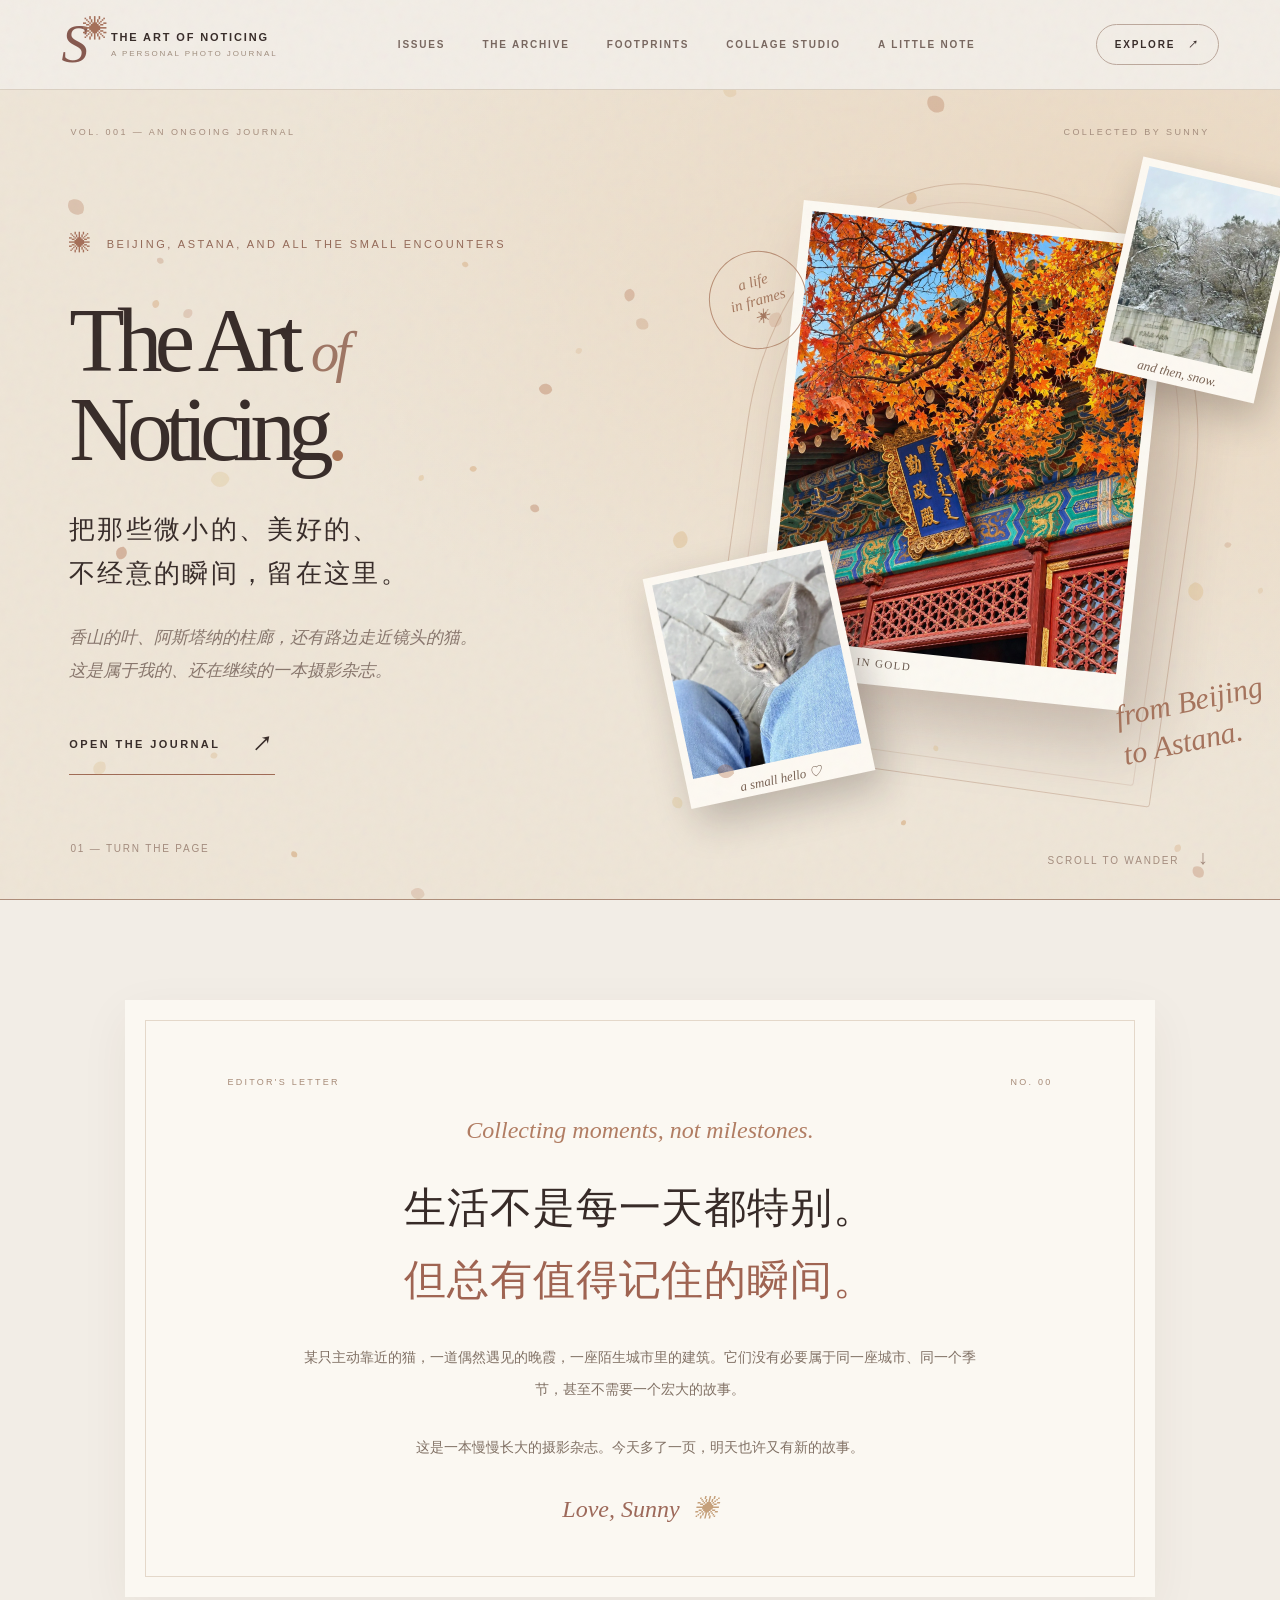
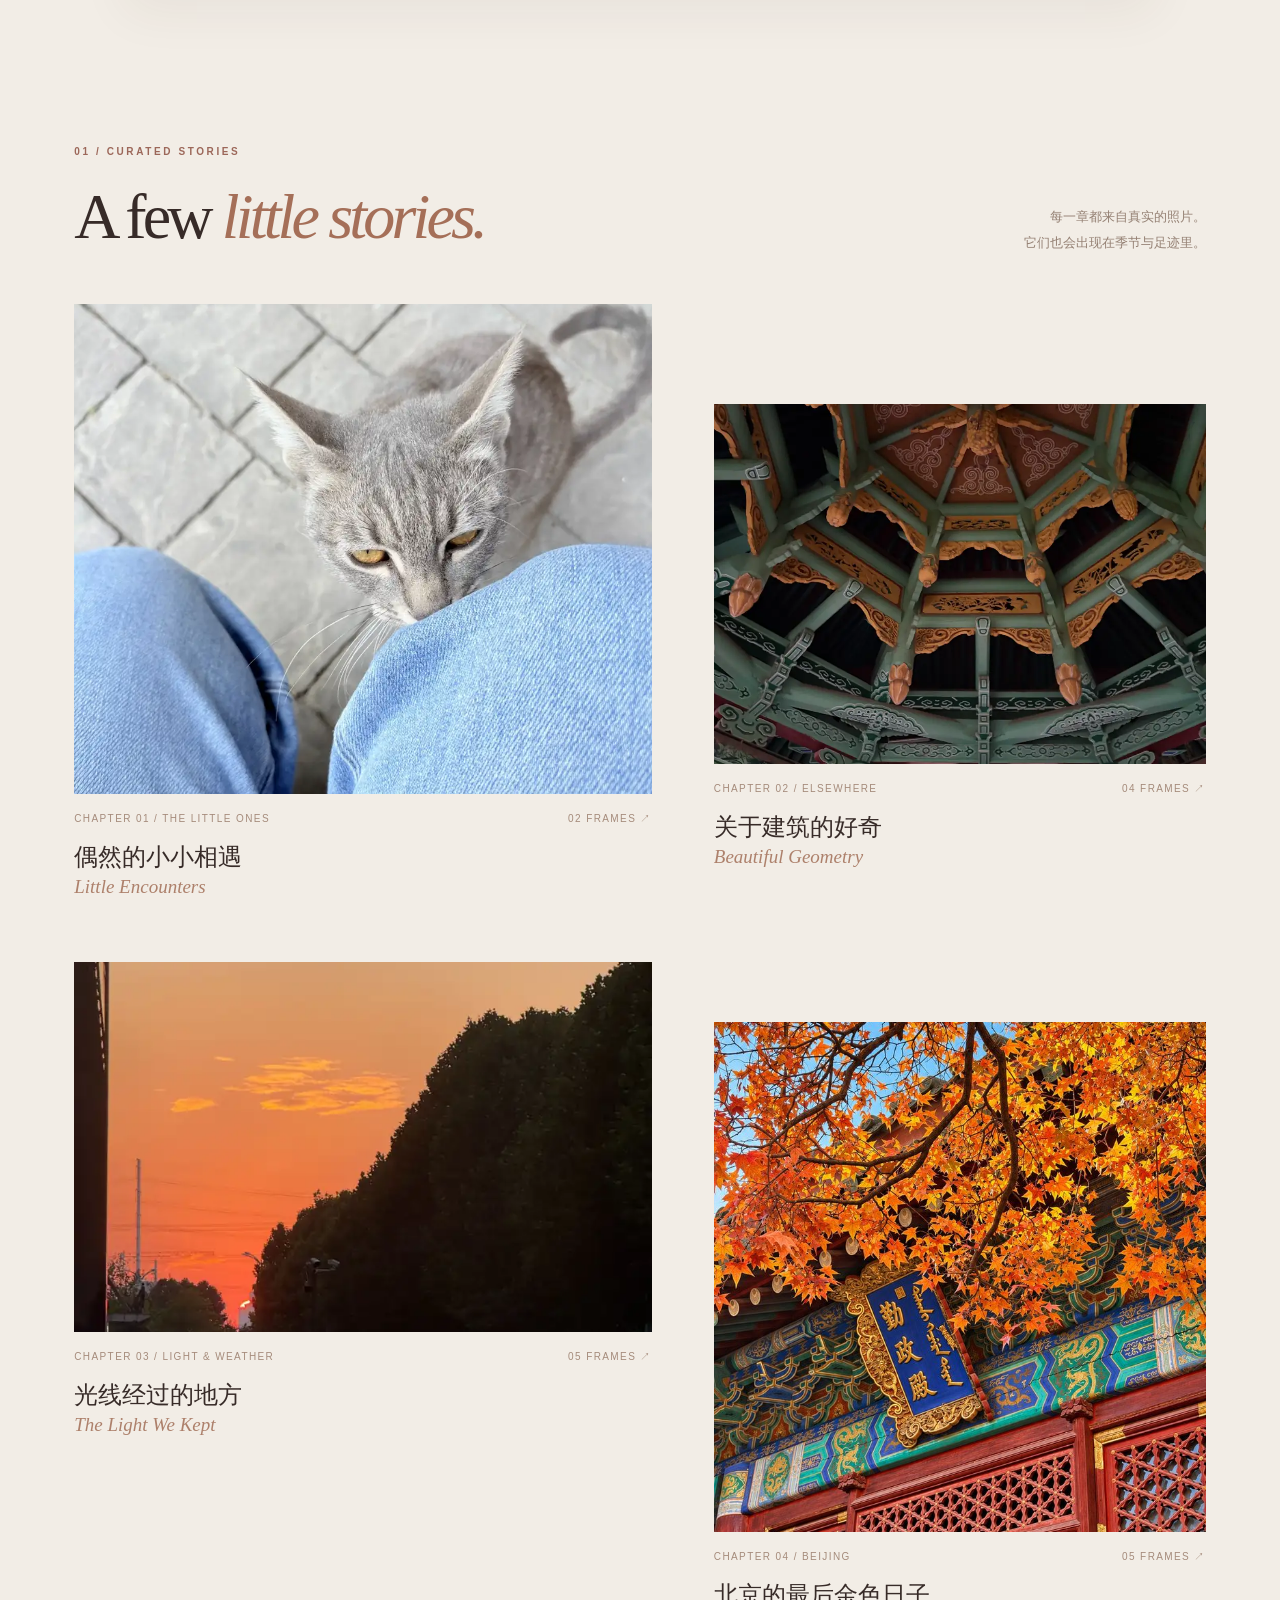
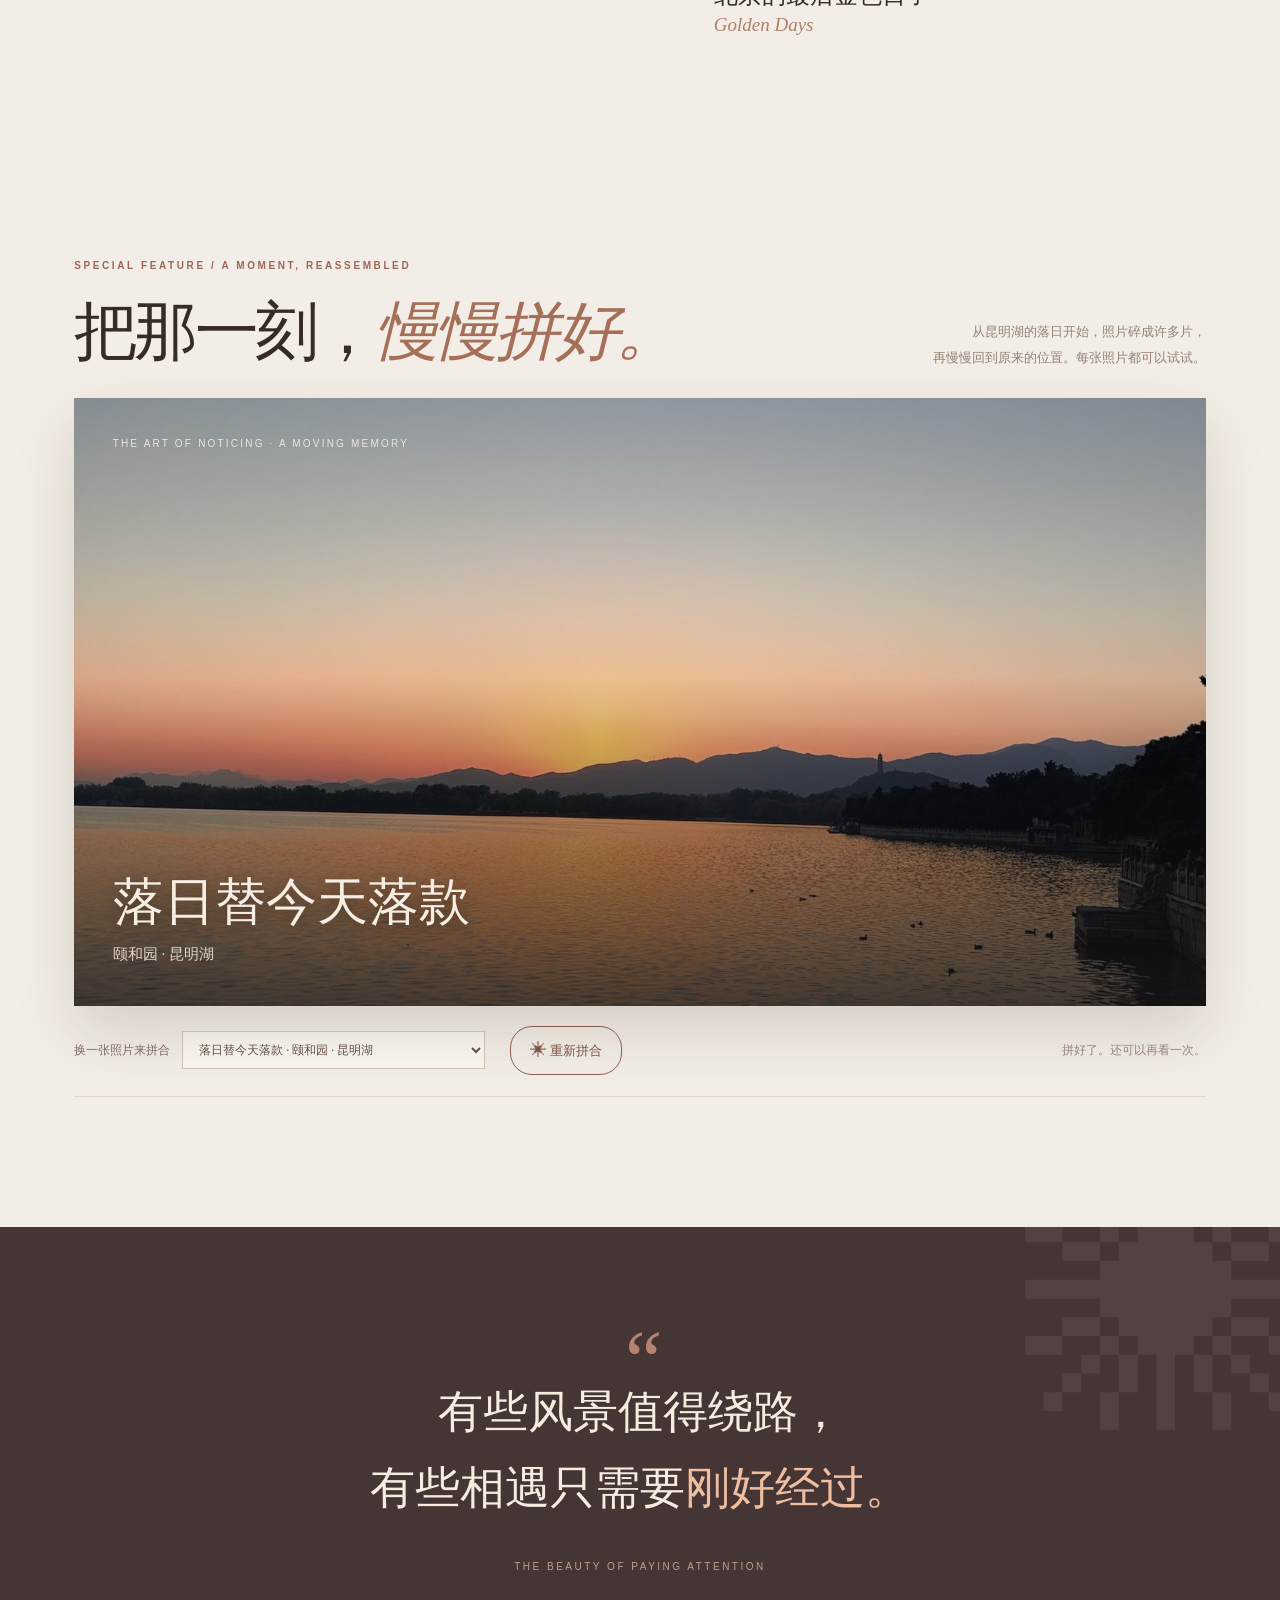
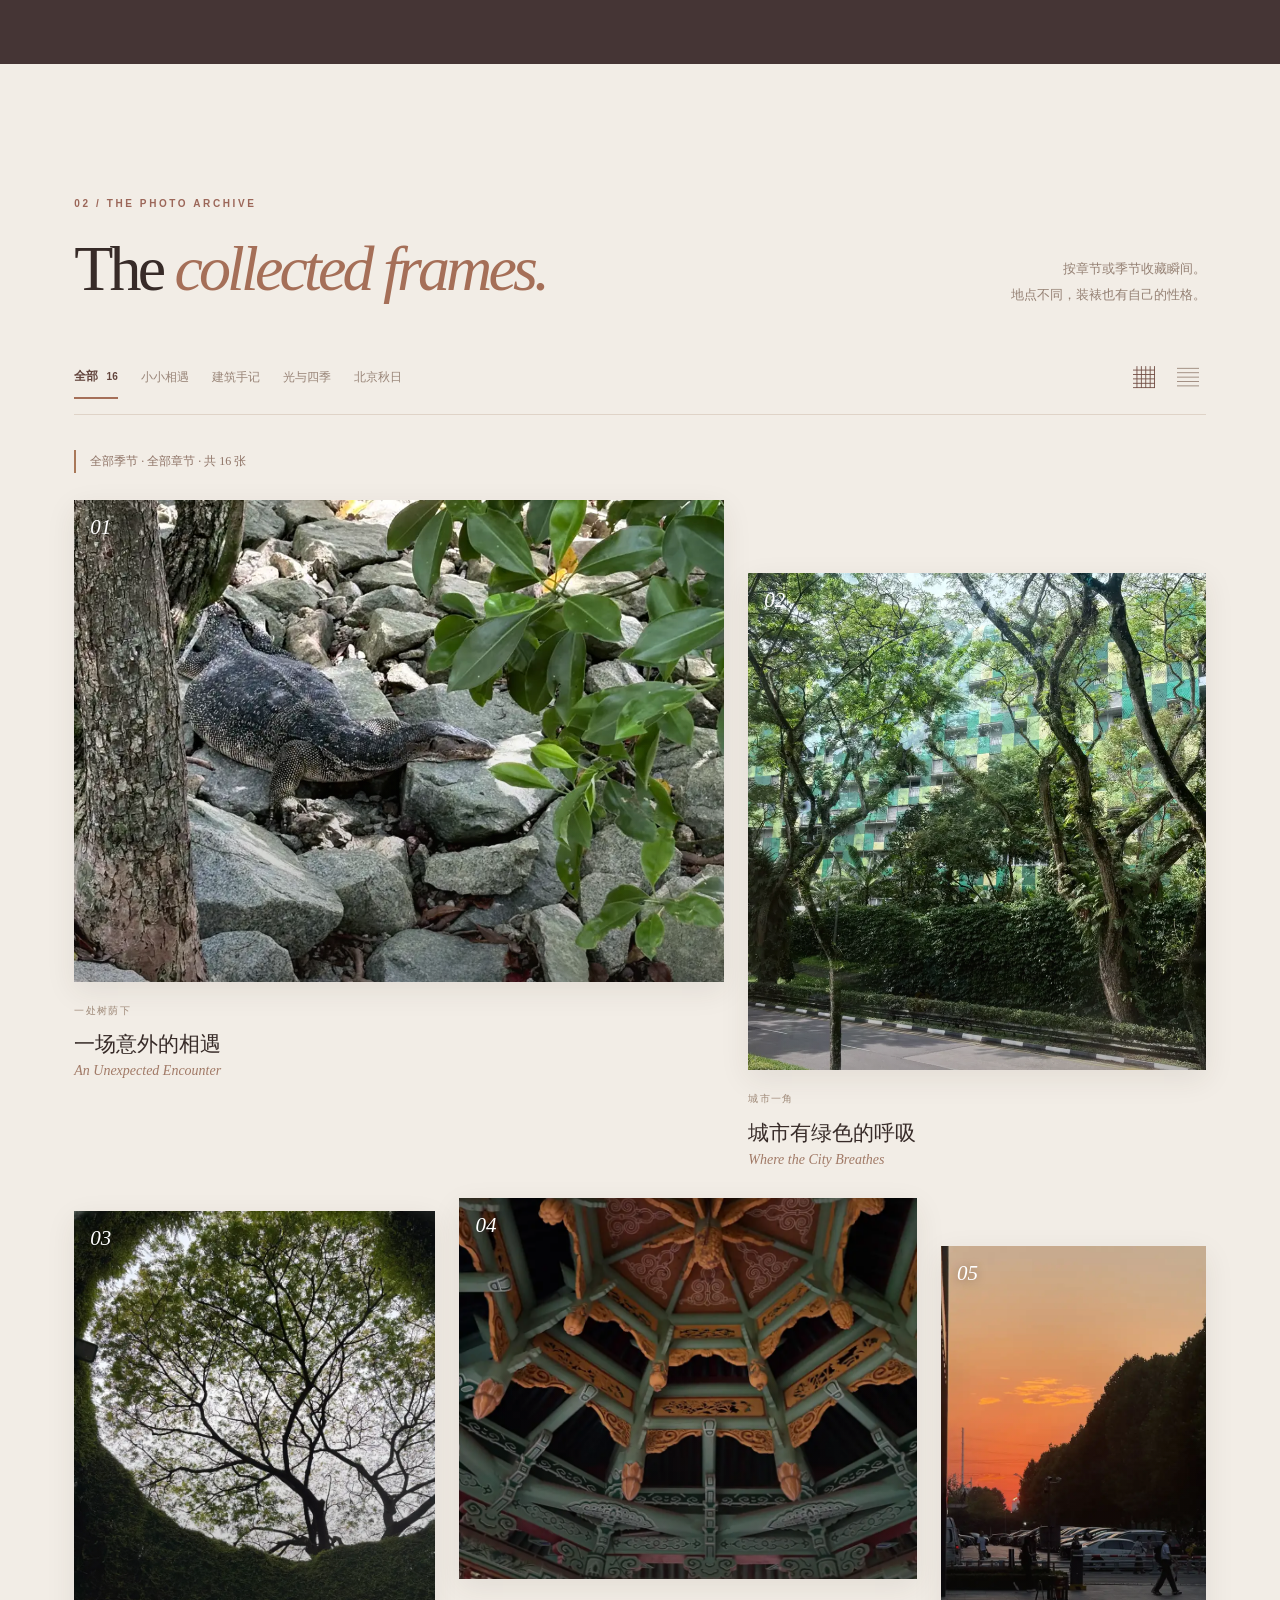
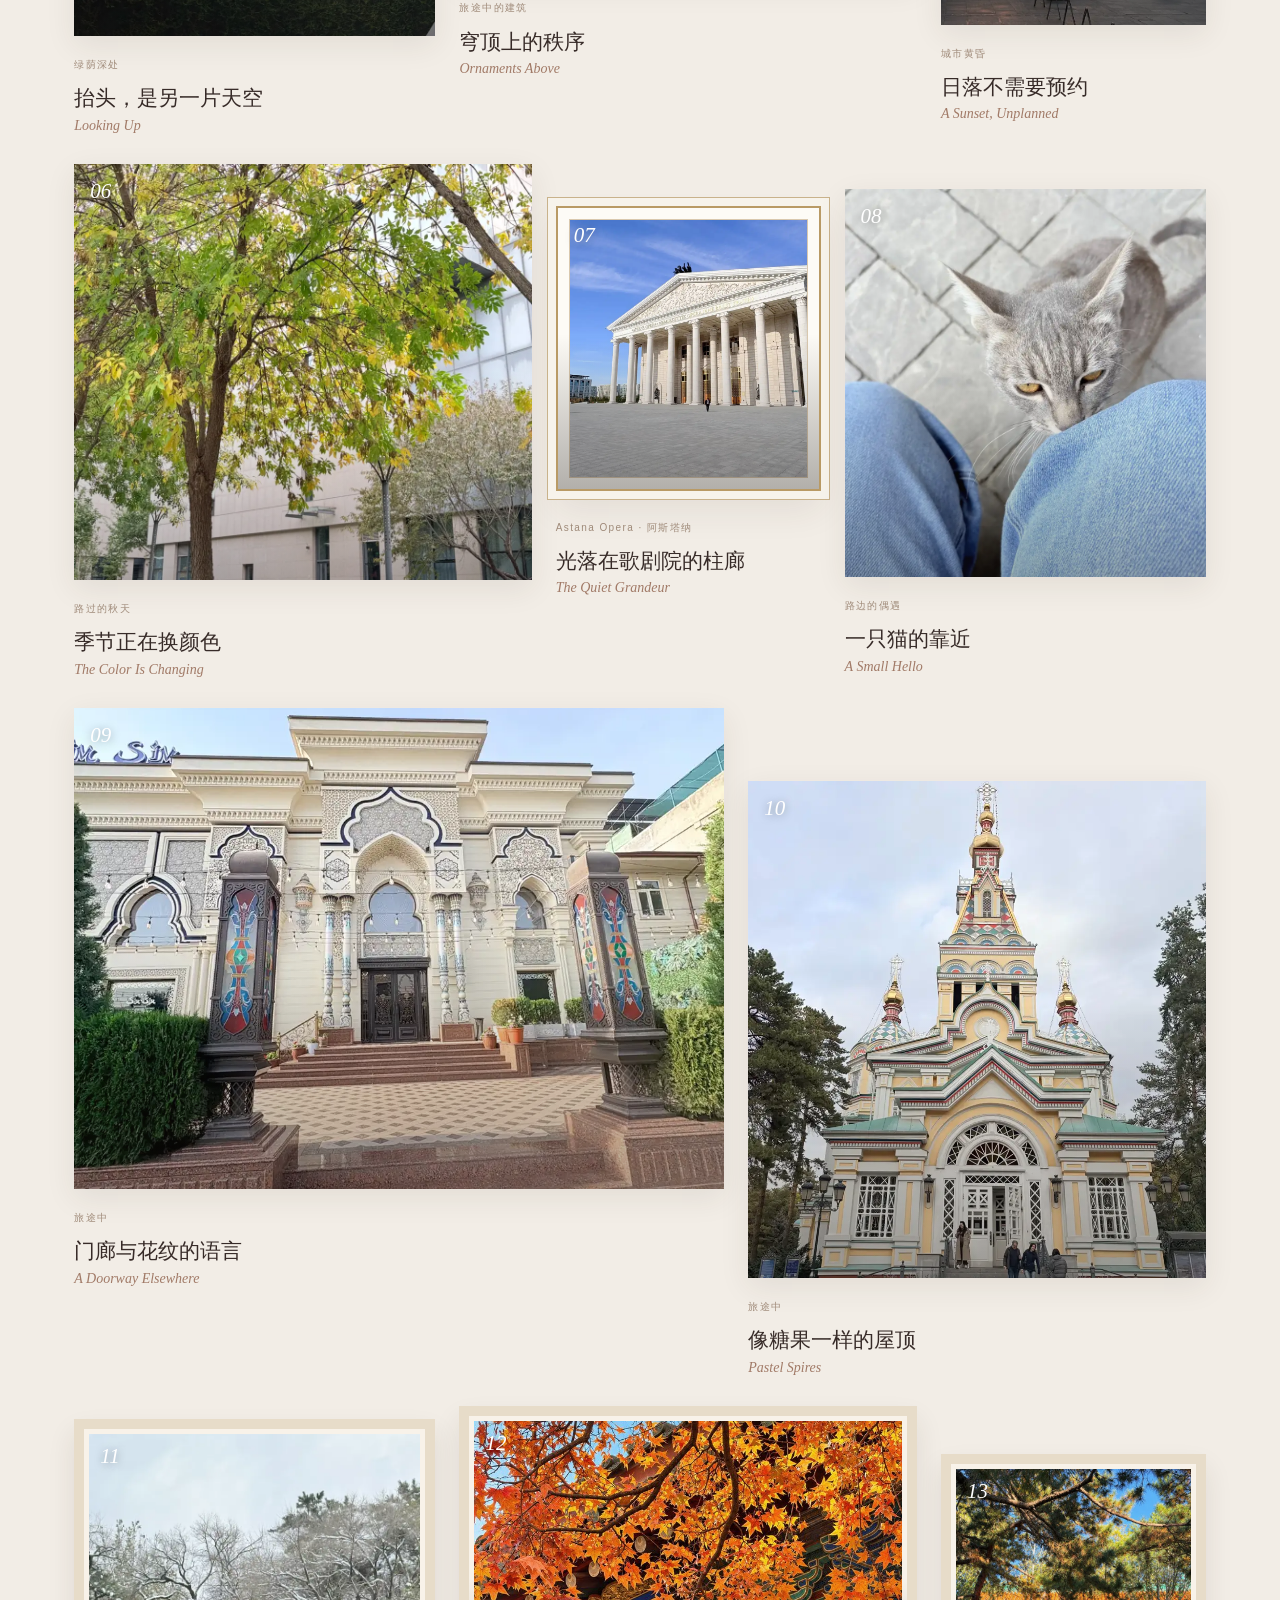
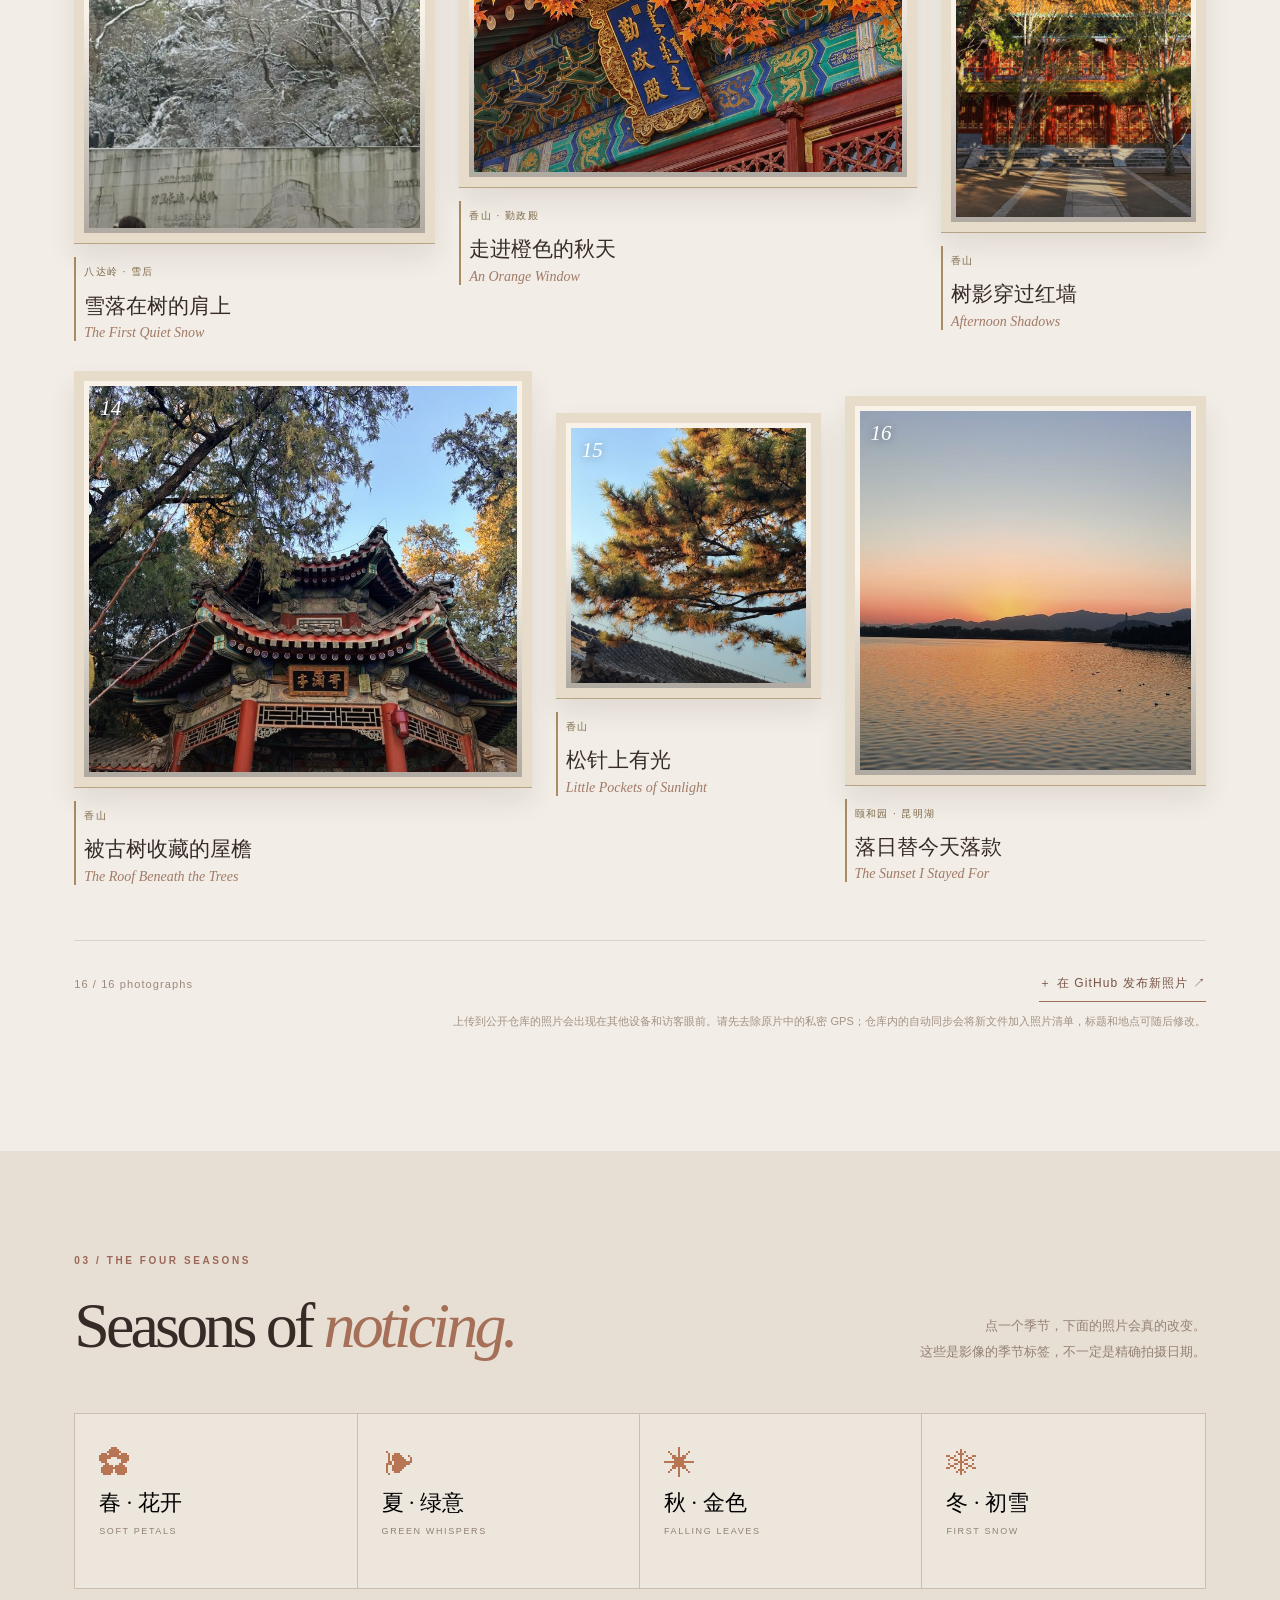
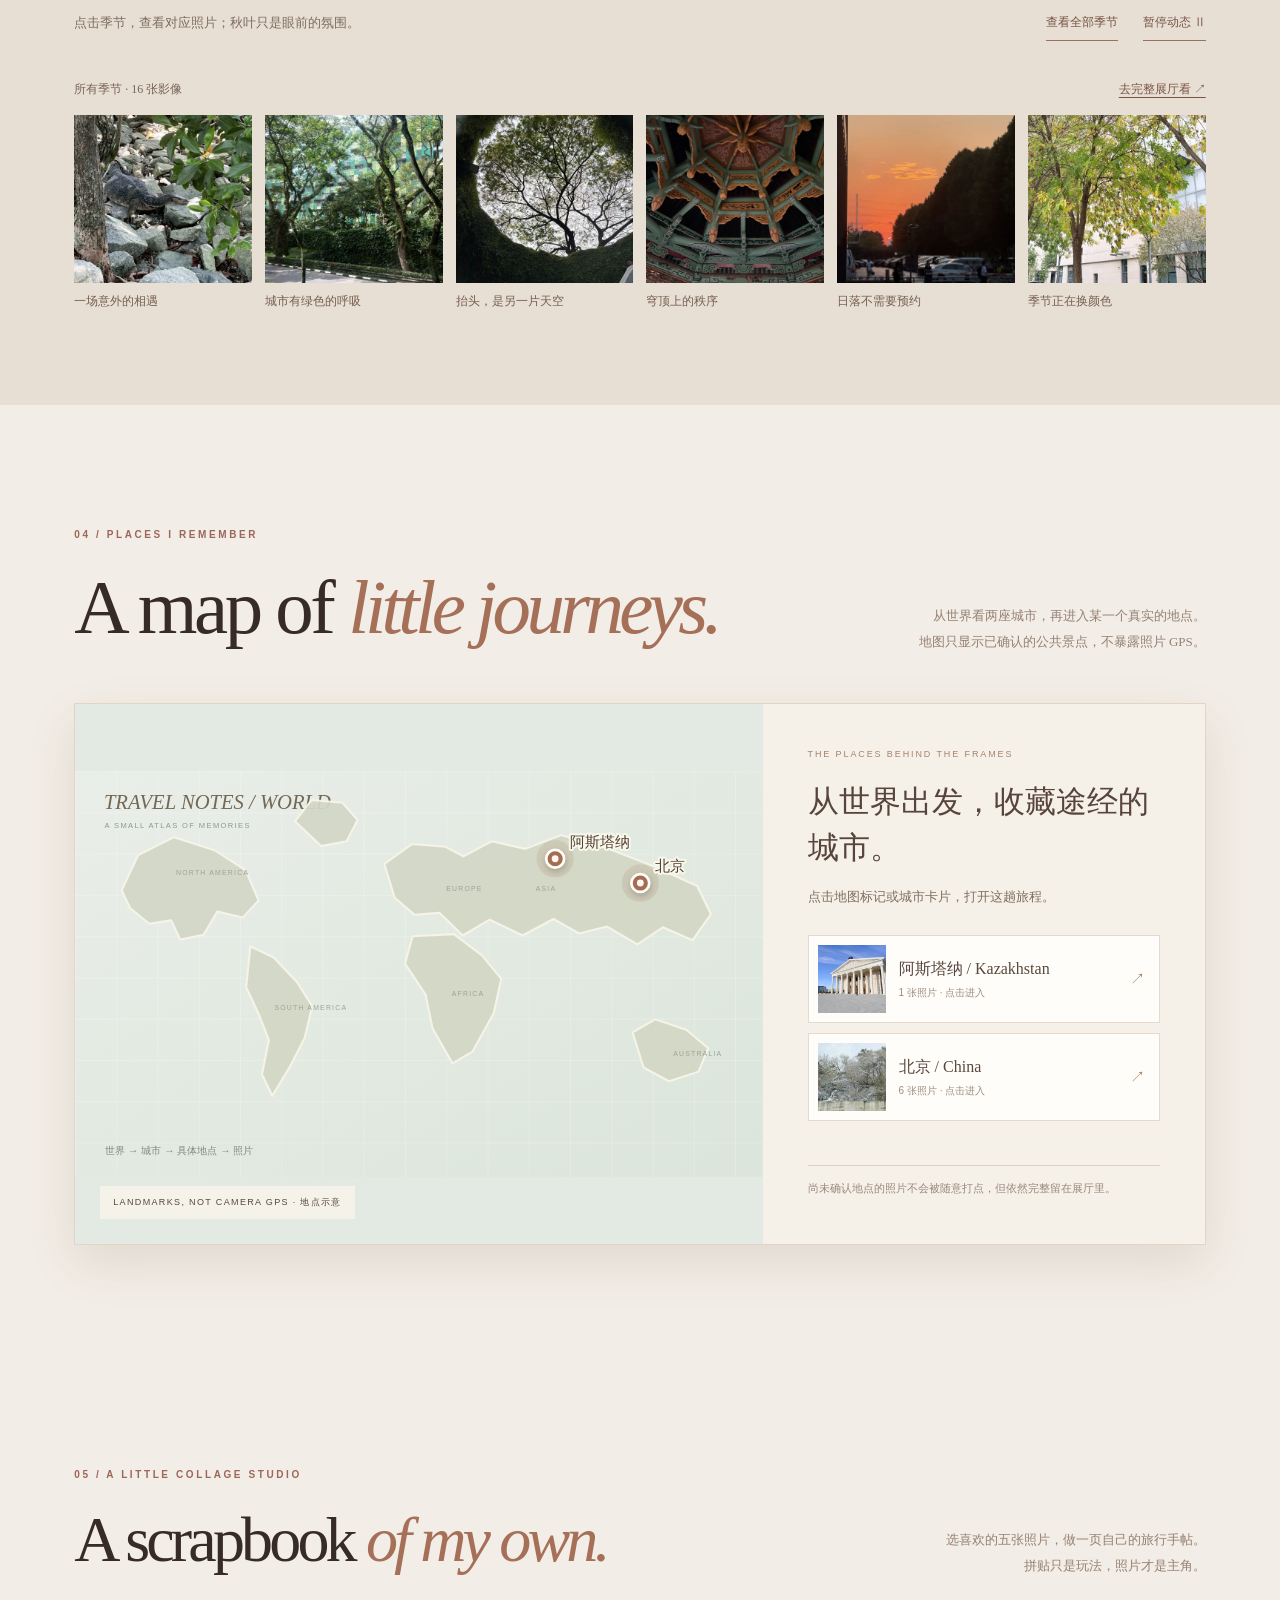
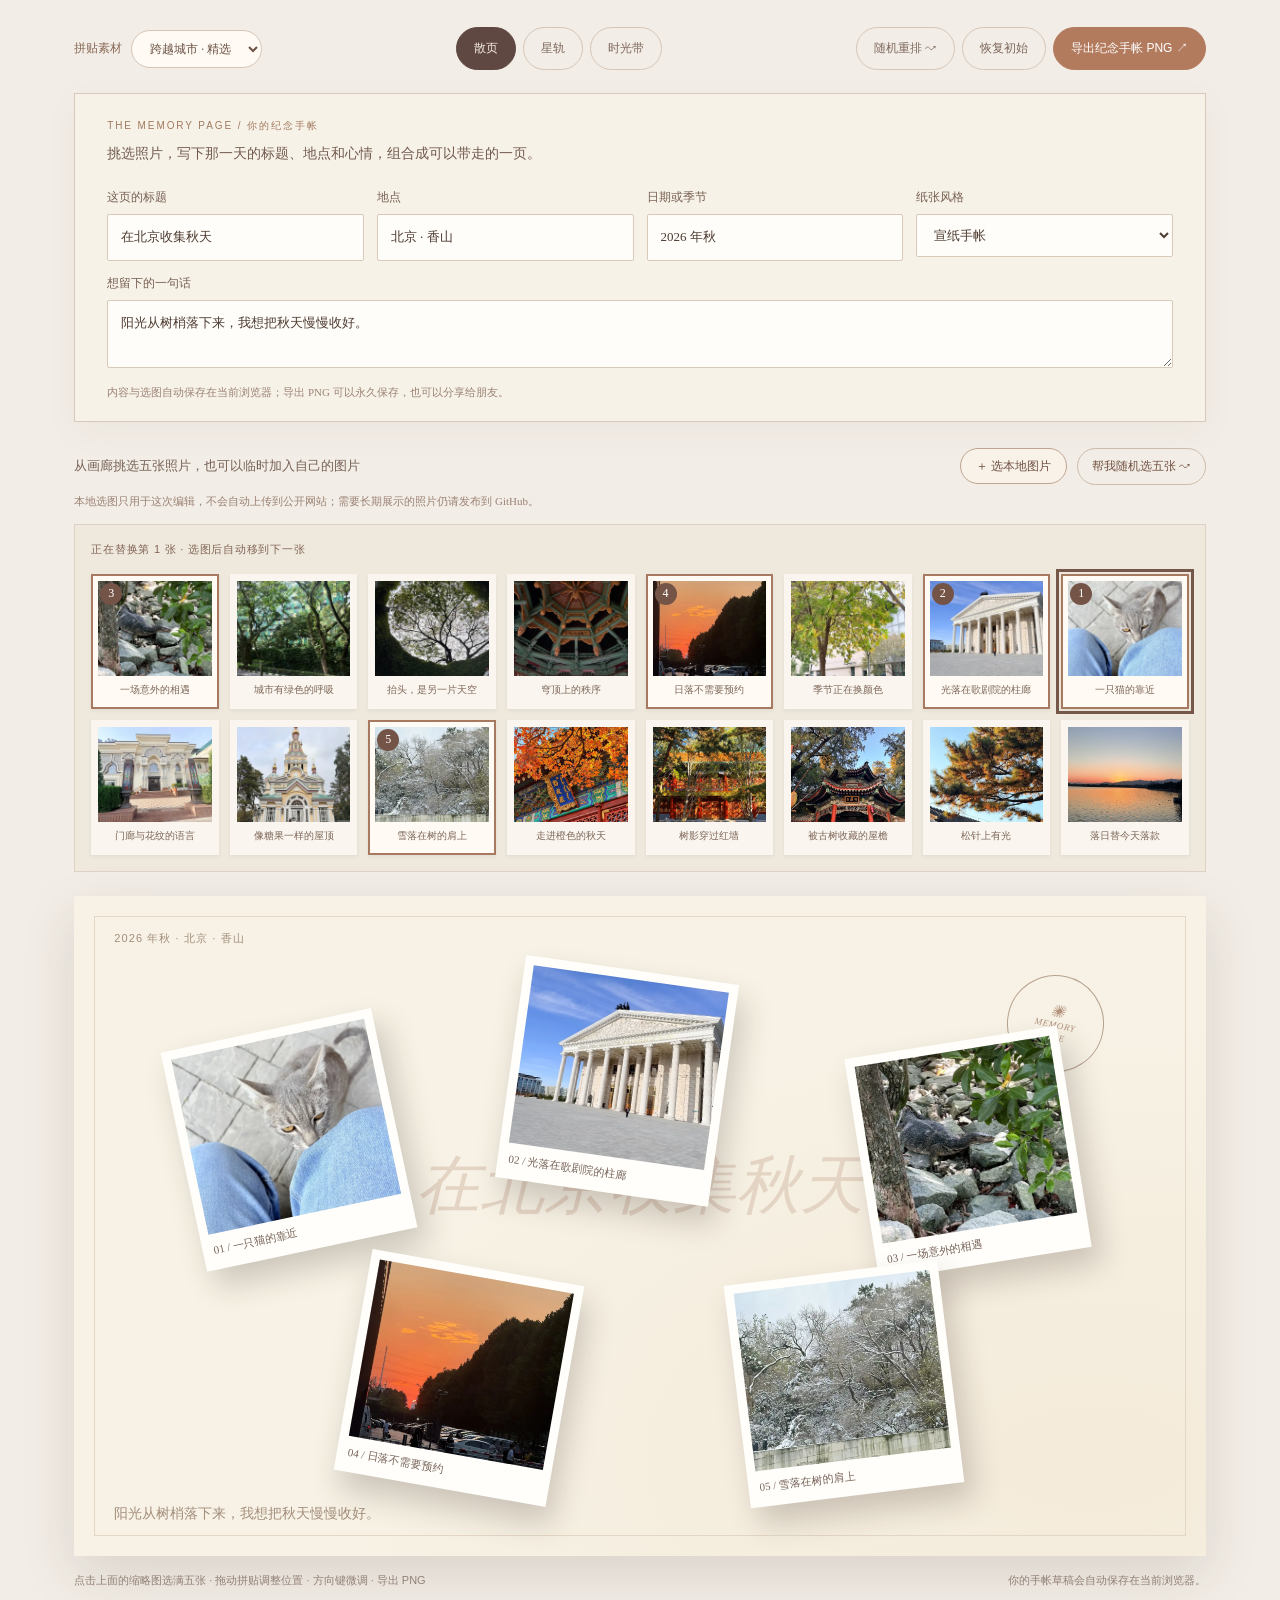
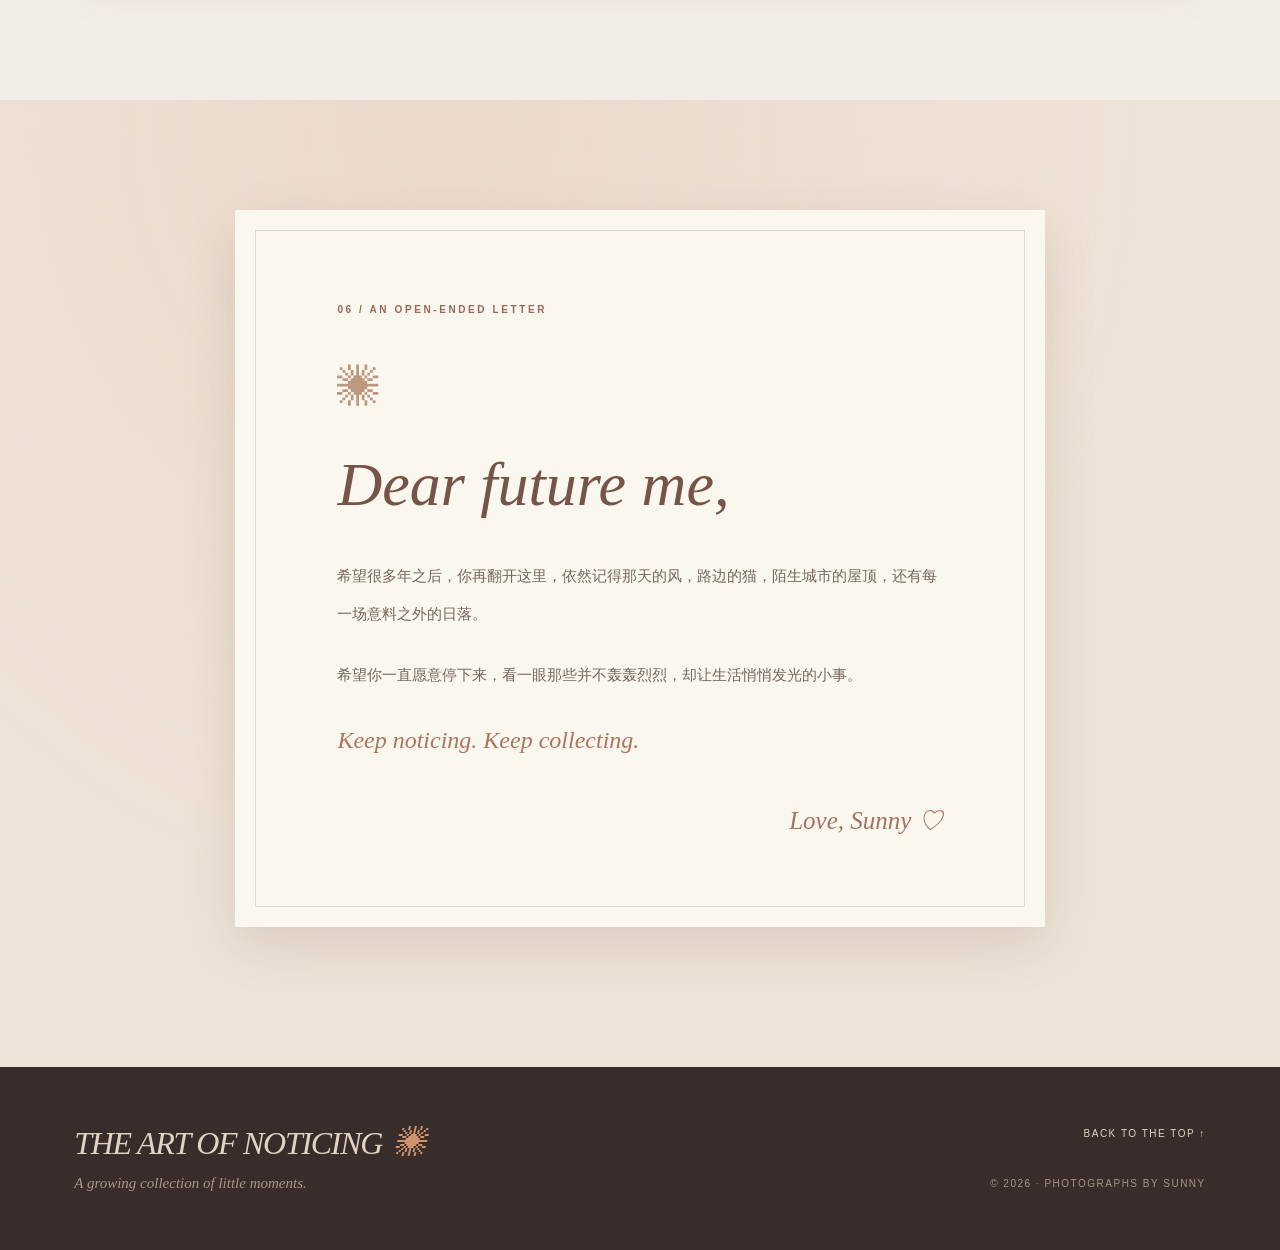
==== index.html @ e6ebeed5 "revert: remove visual-overlay effects from index.html" ====
<!doctype html>
<html lang="zh-CN" data-season="autumn">
<head>
  <meta charset="utf-8">
  <meta name="viewport" content="width=device-width, initial-scale=1, viewport-fit=cover">
  <meta name="description" content="The Art of Noticing — 一本文学感的个人影像杂志。摄影、四季、旅途与微小的相遇。">
  <meta name="theme-color" content="#f2ede6">
  <meta property="og:title" content="The Art of Noticing · Sunny's Photo Journal">
  <title>The Art of Noticing — Sunny's Photo Journal</title>
  <link rel="icon" href="assets/favicon.svg" type="image/svg+xml">
  <link rel="stylesheet" href="css/style.css?v=20261111-8">
  <script defer src="data/embedded_photos.js"></script>
  <script defer src="data/photos.js?v=20261111-4"></script>
  <script defer src="js/app.js?v=20261111-8"></script>
</head>
<body>
  <div class="grain" aria-hidden="true"></div><canvas id="seasonCanvas" class="season-canvas" aria-hidden="true"></canvas>
  <div class="scroll-indicator" id="scrollIndicator"></div>
  <header class="header" id="top">
    <a class="wordmark" href="#top" aria-label="返回首页"><span class="mark">S<span class="mark-dot">✺</span></span><span class="brand-copy">THE ART OF NOTICING<small>A PERSONAL PHOTO JOURNAL</small></span></a>
    <nav class="desktop-nav" aria-label="主导航"><a href="#issues">ISSUES</a><a href="#archive">THE ARCHIVE</a><a href="#footprints">FOOTPRINTS</a><a href="#studio">COLLAGE STUDIO</a><a href="#letter">A LITTLE NOTE</a></nav>
    <a href="#archive" class="header-link">EXPLORE <span aria-hidden="true">↗</span></a>
  </header>
  <main>
    <section class="hero" aria-labelledby="heroTitle">
      <div class="hero-topline"><span>VOL. 001 — AN ONGOING JOURNAL</span><span>COLLECTED BY SUNNY</span></div>
      <div class="hero-text"><p class="eyebrow"><span class="star">✺</span> BEIJING, ASTANA, AND ALL THE SMALL ENCOUNTERS</p><h1 id="heroTitle">The Art <i>of</i><br>Noticing<span class="title-period">.</span></h1><p class="hero-cn">把那些微小的、美好的、<br>不经意的瞬间，留在这里。</p><p class="hero-description">香山的叶、阿斯塔纳的柱廊，还有路边走近镜头的猫。<br>这是属于我的、还在继续的一本摄影杂志。</p><a class="text-link hero-cta" href="#issues">OPEN THE JOURNAL <span>↗</span></a></div>
      <div class="hero-composition" aria-label="摄影杂志封面拼贴">
        <div class="hero-ring"></div><figure class="cover-main"><img src="assets/photos/01-qinzhengdian.jpg" alt="香山勤政殿前金橙色的秋叶"><figcaption>01 / BEIJING, IN GOLD</figcaption></figure>
        <figure class="cover-floating cover-cat"><img src="assets/photos/08-gray-cat.webp" alt="探头靠近镜头的灰色猫咪"><figcaption>a small hello ♡</figcaption></figure>
        <figure class="cover-floating cover-snow"><img src="assets/photos/11-first-snow.webp" alt="雪后的树枝"><figcaption>and then, snow.</figcaption></figure>
        <span class="hero-handwriting" aria-hidden="true">from Beijing<br>to Astana.</span><span class="cover-seal" aria-hidden="true">a life<br>in frames<br>✳</span>
      </div>
      <div class="hero-bottom"><span>01 — TURN THE PAGE</span><span>SCROLL TO WANDER <b>↓</b></span></div>
    </section>

    <section class="intro-paper reveal" id="issues" aria-labelledby="issuesTitle">
      <div class="chapter-number"><span>EDITOR'S LETTER</span><span>NO. 00</span></div>
      <p class="italic-line">Collecting moments, not milestones.</p>
      <h2 id="issuesTitle">生活不是每一天都特别。<br><em>但总有值得记住的瞬间。</em></h2>
      <p>某只主动靠近的猫，一道偶然遇见的晚霞，一座陌生城市里的建筑。它们没有必要属于同一座城市、同一个季节，甚至不需要一个宏大的故事。</p>
      <p>这是一本慢慢长大的摄影杂志。今天多了一页，明天也许又有新的故事。</p>
      <div class="intro-signature">Love, Sunny <span>✺</span></div>
    </section>

    <section class="issues-section section-wrap" aria-labelledby="featureTitle">
      <div class="section-heading reveal"><div><span class="overline">01 / CURATED STORIES</span><h2 id="featureTitle">A few <i>little stories.</i></h2></div><p>每一章都来自真实的照片。<br>它们也会出现在季节与足迹里。</p></div>
      <div class="feature-grid">
        <a href="#archive" data-target-filter="encounters" class="feature-card feature-encounters reveal"><div class="feature-image"><img src="assets/photos/08-gray-cat.webp" alt="灰色小猫靠近镜头" loading="lazy"></div><div class="feature-line"><span>CHAPTER 01 / THE LITTLE ONES</span><span>02 FRAMES ↗</span></div><h3>偶然的小小相遇 <em>Little Encounters</em></h3></a>
        <a href="#archive" data-target-filter="architecture" class="feature-card feature-architecture reveal"><div class="feature-image"><img src="assets/photos/04-painted-ceiling.webp" alt="传统建筑精致的彩绘藻井" loading="lazy"></div><div class="feature-line"><span>CHAPTER 02 / ELSEWHERE</span><span>04 FRAMES ↗</span></div><h3>关于建筑的好奇 <em>Beautiful Geometry</em></h3></a>
        <a href="#archive" data-target-filter="landscapes" class="feature-card feature-landscapes reveal"><div class="feature-image"><img src="assets/photos/05-city-sunset.webp" alt="橘红色晚霞" loading="lazy"></div><div class="feature-line"><span>CHAPTER 03 / LIGHT & WEATHER</span><span>05 FRAMES ↗</span></div><h3>光线经过的地方 <em>The Light We Kept</em></h3></a>
        <a href="#archive" data-target-filter="beijing" class="feature-card feature-beijing reveal"><div class="feature-image"><img src="assets/photos/01-qinzhengdian.jpg" alt="香山秋季的金橙枫叶和古建筑" loading="lazy"></div><div class="feature-line"><span>CHAPTER 04 / BEIJING</span><span>05 FRAMES ↗</span></div><h3>北京的最后金色日子 <em>Golden Days</em></h3></a>
      </div>
    </section>

    <section class="moment-section section-wrap" id="moment" aria-labelledby="momentTitle">
      <div class="section-heading reveal">
        <div><span class="overline">SPECIAL FEATURE / A MOMENT, REASSEMBLED</span><h2 id="momentTitle">把那一刻，<i>慢慢拼好。</i></h2></div>
        <p>从昆明湖的落日开始，照片碎成许多片，<br>再慢慢回到原来的位置。每张照片都可以试试。</p>
      </div>
      <div class="moment-stage" id="momentStage">
        <img id="momentFallback" class="moment-fallback" src="assets/photos/05-kunming-sunset.jpg" alt="颐和园昆明湖的落日">
        <canvas id="momentTiles" class="moment-canvas" role="img" aria-label="昆明湖落日照片碎片重新拼合的动画"></canvas>
        <div class="moment-stage-shade" aria-hidden="true"></div>
        <div class="moment-overlay">
          <span class="moment-edition">THE ART OF NOTICING · A MOVING MEMORY</span>
          <div><h3 id="momentPhotoTitle">落日替今天落款</h3><p id="momentPhotoPlace">颐和园 · 昆明湖</p></div>
        </div>
      </div>
      <div class="moment-controls">
        <label for="momentPhotoSelect">换一张照片来拼合 <select id="momentPhotoSelect" aria-label="选择要重新拼合的照片"><option value="beijing-05">落日替今天落款 · 昆明湖</option></select></label>
        <button type="button" class="moment-replay" id="momentReplay" aria-label="重新播放当前照片的碎片拼合动画"><span aria-hidden="true">✳</span> 重新拼合</button>
        <span class="moment-status" id="momentStatus" role="status" aria-live="polite">等照片慢慢归位。</span>
      </div>
    </section>

    <section class="interlude" aria-label="摄影短句"><span>“</span><blockquote>有些风景值得绕路，<br>有些相遇只需要<em>刚好经过。</em></blockquote><p>THE BEAUTY OF PAYING ATTENTION</p></section>

    <section class="archive-section section-wrap" id="archive" aria-labelledby="archiveTitle">
      <div class="section-heading reveal"><div><span class="overline">02 / THE PHOTO ARCHIVE</span><h2 id="archiveTitle">The <i>collected frames.</i></h2></div><p>按章节或季节收藏瞬间。<br>地点不同，装裱也有自己的性格。</p></div>
      <div class="archive-toolbar"><div class="filter-tabs" role="group" aria-label="影像分类"><button class="active" data-filter="all" aria-pressed="true">全部 <b id="photoCount">16</b></button><button data-filter="encounters" aria-pressed="false">小小相遇</button><button data-filter="architecture" aria-pressed="false">建筑手记</button><button data-filter="landscapes" aria-pressed="false">光与四季</button><button data-filter="beijing" aria-pressed="false">北京秋日</button></div><div class="view-modes" role="group" aria-label="布局模式"><button data-mode="editorial" aria-label="杂志布局" aria-pressed="true" class="active">▦</button><button data-mode="grid" aria-label="整齐网格" aria-pressed="false">▤</button></div></div>
      <p class="filter-note" id="activeFilterNote" aria-live="polite">展示全部照片 · 地点不明确的作品仍会留在展厅中。</p>
      <div id="photoWall" class="photo-wall" aria-live="polite"></div>
      <div class="archive-foot"><span id="archiveSummary">16 moments, still counting.</span><a class="underlined" href="https://github.com/56vpc2nv5y-lang/Gallary/upload/main/assets/photos" target="_blank" rel="noopener noreferrer">＋ 在 GitHub 发布新照片 ↗</a></div>
      <p class="privacy-note">上传到公开仓库的照片会出现在其他设备和访客眼前。请先去除原片中的私密 GPS；仓库内的自动同步会将新文件加入照片清单，标题和地点可随后修改。</p>
    </section>

    <section class="season-section" aria-labelledby="seasonTitle"><div class="section-wrap"><div class="section-heading reveal"><div><span class="overline">03 / THE FOUR SEASONS</span><h2 id="seasonTitle">Seasons of <i>noticing.</i></h2></div><p>点一个季节，下面的照片会真的改变。<br>这些是影像的季节标签，不一定是精确拍摄日期。</p></div><div class="seasons" role="group" aria-label="切换四季氛围"><button data-season="spring" aria-pressed="false"><span class="season-mark">✿</span><b>春 · 花开</b><small>SOFT PETALS</small></button><button data-season="summer" aria-pressed="false"><span class="season-mark">❧</span><b>夏 · 绿意</b><small>GREEN WHISPERS</small></button><button data-season="autumn" aria-pressed="true" class="active"><span class="season-mark">✳</span><b>秋 · 金色</b><small>FALLING LEAVES</small></button><button data-season="winter" aria-pressed="false"><span class="season-mark">❄</span><b>冬 · 初雪</b><small>FIRST SNOW</small></button></div><div class="season-controls"><span id="seasonDescription">落叶轻轻落下来，像一封写给秋天的信。</span><div class="season-actions"><button id="resetSeason" class="underlined">查看全部季节</button><button id="motionToggle" aria-pressed="true" class="underlined">暂停动态 Ⅱ</button></div></div><div class="season-preview-head"><span id="seasonPreviewCount">每一种季节，都有自己的记忆。</span><a href="#archive">去完整展厅看 ↗</a></div><div id="seasonPreview" class="season-preview" aria-live="polite"></div></div></section>

    <section class="footprints-section section-wrap" id="footprints" aria-labelledby="footprintsTitle">
      <div class="section-heading reveal"><div><span class="overline">04 / PLACES I REMEMBER</span><h2 id="footprintsTitle">A map of <i>little journeys.</i></h2></div><p>从世界看两座城市，再进入某一个真实的地点。<br>地图只显示已确认的公共景点，不暴露照片 GPS。</p></div>
      <div class="footprint-layout">
        <div class="map-panel"><div id="footprintMap" role="group" aria-label="可交互的世界与城市照片足迹示意图"></div><div id="mapFallback" class="map-fallback" hidden>地图暂时不可用，请使用右侧的城市列表。</div><span class="map-caption">LANDMARKS, NOT CAMERA GPS · 地点示意</span></div>
        <aside class="map-side"><button id="mapBack" class="underlined" hidden>← 返回世界</button><span class="map-index">THE PLACES BEHIND THE FRAMES</span><h3 id="mapScopeTitle">世界那么大，先记住这两座城。</h3><p id="mapScopeNote">北京的秋色与初雪，阿斯塔纳的歌剧院。点击城市，打开更具体的旅途。</p><div id="mapPlaces" class="map-places" aria-live="polite"></div><p class="map-disclaimer">尚未确认地点的照片不会被随意打点，但依然完整留在展厅里。</p></aside>
      </div>
    </section>

    <section class="studio-section section-wrap" id="studio" aria-labelledby="studioTitle"><div class="section-heading reveal"><div><span class="overline">05 / A LITTLE COLLAGE STUDIO</span><h2 id="studioTitle">A scrapbook <i>of my own.</i></h2></div><p>选喜欢的五张照片，做一页自己的旅行手帖。<br>拼贴只是玩法，照片才是主角。</p></div>
      <div class="studio-controls"><label class="collage-source-label">拼贴素材 <select id="collageCollection"><option value="all">跨越城市 · 精选</option><option value="beijing">北京秋日</option><option value="architecture">建筑手记</option><option value="landscapes">光与四季</option><option value="encounters">小小相遇</option></select></label><div class="studio-presets" role="group" aria-label="拼贴排版"><button data-layout="scattered" class="active" aria-pressed="true">散页</button><button data-layout="orbit" aria-pressed="false">星轨</button><button data-layout="ribbon" aria-pressed="false">时光带</button></div><div class="studio-tools"><button id="collageShuffle">随机重排 ↝</button><button id="collageReset">恢复初始</button><button id="collageExport" class="export">导出纪念手帐 PNG ↗</button></div></div>
      <div class="scrapbook-editor" aria-label="纪念手帐编辑器">
        <div class="scrapbook-intro"><span>THE MEMORY PAGE / 你的纪念手帐</span><p>挑选照片，写下那一天的标题、地点和心情，组合成可以带走的一页。</p></div>
        <div class="scrapbook-fields">
          <label>这页的标题 <input id="scrapTitle" maxlength="38" placeholder="比如：在北京收集秋天" value="在北京收集秋天"></label>
          <label>地点 <input id="scrapPlace" maxlength="46" placeholder="比如：北京 · 香山" value="北京 · 香山"></label>
          <label>日期或季节 <input id="scrapDate" maxlength="30" placeholder="例如：2026 年秋" value="2026 年秋"></label>
          <label class="scrap-style-label">纸张风格 <select id="scrapTheme"><option value="paper">宣纸手帐</option><option value="postcard">旅行明信片</option><option value="editorial">摄影杂志</option></select></label>
          <label class="scrap-note-label">想留下的一句话 <textarea id="scrapNote" maxlength="130" rows="2" placeholder="写给那天的自己……">阳光从树梢落下来，我想把秋天慢慢收好。</textarea></label>
        </div>
        <p class="scrapbook-saving">内容与选图自动保存在当前浏览器；导出 PNG 可以永久保存，也可以分享给朋友。</p>
      </div>
      <div class="collage-picker-head"><span>从画廊挑选五张照片，也可以临时加入自己的图片</span><div class="picker-head-actions"><label for="collageLocalFiles" class="studio-file-label">＋ 选本地图片<input id="collageLocalFiles" type="file" accept="image/*" multiple hidden></label><button type="button" id="collageRandomPhotos">帮我随机选五张 ↝</button></div></div><p class="studio-import-help">本地选图只用于这次编辑，不会自动上传到公开网站；需要长期展示的照片仍请发布到 GitHub。</p><div id="collagePhotoPicker" class="collage-photo-picker" role="group" aria-label="选择五张拼贴照片"></div><div class="collage-board" id="collageBoard" aria-label="可拖动的摄影拼贴画布"><span class="board-top" id="scrapPreviewTop">2026 年秋 · 北京 · 香山</span><div class="board-watermark"><span id="scrapPreviewTitle">在北京收集秋天</span></div><div class="board-sticker" aria-hidden="true">✺<span>MEMORY<br>PAGE</span></div><span class="board-bottom" id="scrapPreviewNote">阳光从树梢落下来，我想把秋天慢慢收好。</span></div>
      <div class="studio-hint"><span>点击上面的缩略图选满五张 · 拖动拼贴调整位置 · 方向键微调 · 导出 PNG</span><span id="studioStatus" role="status" aria-live="polite">你的手帐草稿会自动保存在当前浏览器。</span></div>
    </section>

    <section class="letter-section" id="letter"><div class="letter-paper reveal"><span class="overline">06 / AN OPEN-ENDED LETTER</span><span class="letter-decoration">✺</span><h2>Dear future me,</h2><p>希望很多年之后，你再翻开这里，依然记得那天的风，路边的猫，陌生城市的屋顶，还有每一场意料之外的日落。</p><p>希望你一直愿意停下来，看一眼那些并不轰轰烈烈，却让生活悄悄发光的小事。</p><p class="letter-final">Keep noticing. Keep collecting.</p><span class="letter-sign">Love, Sunny ♡</span></div></section>
  </main>
  <footer class="footer"><div><b>THE ART OF NOTICING<span>✺</span></b><p>A growing collection of little moments.</p></div><div><a href="#top">BACK TO THE TOP ↑</a><small>© 2026 · PHOTOGRAPHS BY SUNNY</small></div></footer>
  <dialog id="lightbox" class="lightbox" aria-label="查看照片"><button id="closeLightbox" class="lightbox-close" aria-label="关闭">×</button><button id="prevPhoto" class="lightbox-prev" aria-label="上一张">←</button><figure><img id="lightboxImg" alt=""><figcaption><small id="lightboxNum"></small><h3 id="lightboxTitle"></h3><i id="lightboxEnglish"></i><p id="lightboxNote"></p><span id="lightboxPlace"></span></figcaption></figure><button id="nextPhoto" class="lightbox-next" aria-label="下一张">→</button><button id="lightboxPlay" class="lightbox-play">自动播放 ▷</button></dialog>
  
  <div class="toast" id="toast" role="status" aria-live="polite"></div>
</body>
</html>
---- css/style.css ----
/* THE ART OF NOTICING — a private photo journal. Original editorial styling. */
:root{--bg:#f2ede6;--paper:#faf7f0;--ink:#372b28;--soft-ink:#796a61;--line:#dfd3c7;--accent:#a56f58;--accent-dark:#7a4a40;--season:#b77553;--glow:#e2b993;--serif:'Iowan Old Style','Baskerville','Songti SC','Noto Serif CJK SC','STSong',Georgia,serif;--sans:Inter,-apple-system,BlinkMacSystemFont,'PingFang SC','Microsoft Yahei',sans-serif}
html[data-season='spring']{--season:#c8859a;--glow:#e6b7c8;--accent:#a36680}
html[data-season='summer']{--season:#729076;--glow:#aec6a2;--accent:#668069}
html[data-season='winter']{--season:#719ab0;--glow:#c6dce5;--accent:#678ca2}
*,*::before,*::after{box-sizing:border-box}html{scroll-behavior:smooth;scroll-padding-top:60px}body{margin:0;color:var(--ink);background:var(--bg);font:15px/1.75 var(--sans);overflow-x:hidden;-webkit-font-smoothing:antialiased}body.modal-open{overflow:hidden}img{display:block;max-width:100%}button,input,textarea,select{font:inherit}button{cursor:pointer}button:disabled{opacity:.6;cursor:wait}a{color:inherit;text-decoration:none}h1,h2,h3,p,figure,blockquote{margin:0}h1,h2,h3{font-weight:500}button:focus-visible,a:focus-visible,input:focus-visible,textarea:focus-visible,select:focus-visible,.collage-tile:focus-visible{outline:2px solid var(--accent-dark);outline-offset:4px}::selection{background:#b88361;color:#fff}.grain{position:fixed;inset:0;z-index:60;pointer-events:none;opacity:.13;background-image:url("data:image/svg+xml,%3Csvg viewBox='0 0 150 150' xmlns='http://www.w3.org/2000/svg'%3E%3Cfilter id='g'%3E%3CfeTurbulence baseFrequency='.66' numOctaves='3' stitchTiles='stitch' type='fractalNoise'/%3E%3C/filter%3E%3Crect width='100%25' height='100%25' filter='url(%23g)' opacity='.28'/%3E%3C/svg%3E")}.season-canvas{position:fixed;inset:0;pointer-events:none;z-index:35;width:100%;height:100%;opacity:.7}.scroll-indicator{height:2px;position:fixed;left:0;top:0;width:0;background:var(--season);z-index:99}.header{height:90px;padding:0 max(4.8vw,30px);position:relative;z-index:40;display:flex;align-items:center;justify-content:space-between;border-bottom:1px solid #dbd0c2;gap:24px;background:#f2ede6}.wordmark{display:flex;align-items:center;gap:13px;white-space:nowrap}.mark{font:italic 54px/.85 Georgia,serif;letter-spacing:-.12em;color:#86584e;position:relative;padding-right:16px}.mark-dot{font:25px Georgia,serif;position:absolute;right:-4px;top:-6px;color:var(--accent)}.brand-copy{display:flex;flex-direction:column;font-size:11px;font-weight:700;letter-spacing:.17em;line-height:1.7}.brand-copy small{font-size:8px;letter-spacing:.24em;color:#a08e7e;font-weight:500}.desktop-nav{display:flex;gap:clamp(15px,2.9vw,48px)}.desktop-nav a,.header-link{font-size:10px;letter-spacing:.18em;font-weight:650;white-space:nowrap}.desktop-nav a{color:#77665e;transition:color .2s}.desktop-nav a:hover{color:var(--accent)}.header-link{border:1px solid #bca89c;border-radius:99px;padding:11px 18px}.header-link span{margin-left:8px}.header-link:hover{background:#e9d8c7}
.hero{min-height:780px;max-height:1020px;height:calc(100svh - 90px);position:relative;display:grid;grid-template-columns:51% 49%;background:radial-gradient(ellipse at 91% 21%,rgba(231,204,172,.55),transparent 55%),#eee5d7;overflow:hidden}.hero::after{content:'';position:absolute;bottom:0;right:0;height:1px;background:#ad8c78;left:0}.hero-topline{position:absolute;top:35px;left:5.5%;right:5.5%;display:flex;justify-content:space-between;color:#a58d7d;font-size:9px;letter-spacing:.27em;z-index:5}.hero-text{position:relative;z-index:4;padding:120px 0 110px 10.6%;align-self:center;max-width:790px}.eyebrow{font-size:11px;letter-spacing:.23em;color:#936957;display:flex;align-items:center;gap:13px}.star{font-size:22px;color:var(--accent)}.hero h1{font:400 clamp(70px,7.1vw,127px)/.99 Georgia,serif;letter-spacing:-.084em;white-space:nowrap;margin:32px 0 33px}.hero h1 i{font-weight:400;font-size:.62em;letter-spacing:-.07em;color:#9e7563}.title-period{color:#b07858}.hero-cn{font:400 clamp(20px,2vw,31px)/1.7 var(--serif);letter-spacing:.09em}.hero-description{font:italic 17px/1.9 Georgia,serif;color:#87756b;margin:27px 0 40px}.text-link{font-size:11px;letter-spacing:.22em;font-weight:650;display:inline-flex;align-items:center;border-bottom:1px solid #9f6b54;padding-bottom:12px;gap:32px}.text-link span{font-size:20px}.hero-composition{position:relative;height:660px;align-self:center;min-width:0;isolation:isolate;margin-left:0;perspective:1300px}.hero-ring{position:absolute;left:14%;top:3%;width:72%;height:90%;border:1px solid rgba(165,116,88,.33);border-radius:45% 45% 3px 3px;transform:rotate(8deg)}.hero-ring:after{content:'';position:absolute;inset:18px;border:1px solid rgba(165,116,88,.17);border-radius:44% 44% 3px 3px}.cover-main{position:absolute;top:8%;left:20%;width:59%;height:72%;padding:10px 10px 36px;background:#fcf9f2;box-shadow:23px 32px 65px rgba(58,34,27,.22);transform:rotate(6deg);transition:transform .5s}.cover-main:hover{transform:rotate(2deg) translateY(-8px)}.cover-main img{width:100%;height:100%;object-fit:cover;object-position:center}.cover-main figcaption{font:11px Georgia,serif;color:#69584d;letter-spacing:.13em;padding:8px 4px}.cover-floating{position:absolute;background:#fdf9f2;padding:8px 8px 29px;box-shadow:8px 17px 38px rgba(39,27,22,.25);z-index:2;transition:transform .4s}.cover-floating img{width:100%;height:100%;object-fit:cover}.cover-floating figcaption{text-align:center;font:italic 13px Georgia,serif;padding-top:9px;color:#796354}.cover-cat{width:30%;height:235px;left:2%;bottom:5%;transform:rotate(-12deg)}.cover-cat:hover{transform:rotate(-5deg) translateY(-6px)}.cover-snow{width:26%;height:216px;right:0;top:1%;transform:rotate(13deg)}.cover-snow:hover{transform:rotate(7deg) translateY(-6px)}.hero-handwriting{position:absolute;right:2%;bottom:10%;font:italic 30px/1.3 Georgia,serif;color:#a5735c;transform:rotate(-12deg);z-index:2}.cover-seal{position:absolute;left:9%;top:13%;z-index:3;border:1px solid #b88e75;border-radius:100%;width:98px;height:98px;display:grid;place-content:center;text-align:center;font:italic 15px/1.25 Georgia,serif;color:#a4785f;transform:rotate(-16deg)}.hero-bottom{position:absolute;left:5.5%;bottom:25px;right:5.5%;display:flex;justify-content:space-between;font-size:10px;letter-spacing:.18em;color:#a38b7d}.hero-bottom b{font-size:20px;font-weight:400;margin-left:14px}.section-wrap{max-width:1470px;padding:100px 5.8vw;margin:auto}.reveal{opacity:0;transform:translateY(22px);transition:opacity .8s,transform .9s}.reveal.visible{opacity:1;transform:none}
.intro-paper{background:#fbf8f2;margin:100px auto 40px;max-width:1030px;padding:75px clamp(32px,8vw,140px) 74px;box-shadow:0 15px 47px rgba(69,45,35,.06);position:relative;text-align:center}.intro-paper:before{content:'';border:1px solid #e4d8ca;position:absolute;inset:20px;pointer-events:none}.chapter-number{display:flex;justify-content:space-between;font-size:9px;letter-spacing:.25em;color:#a78b78}.italic-line{font:italic 24px Georgia,serif;color:#b17d63;margin:26px auto 28px}.intro-paper h2{font:400 clamp(29px,3.3vw,46px)/1.7 var(--serif);letter-spacing:.02em}.intro-paper h2 em{font-style:normal;color:#9f6452}.intro-paper>p:not(.italic-line){max-width:680px;margin:27px auto 0;color:#817165;font:14px/2.25 var(--serif)}.intro-signature{font:italic 24px Georgia,serif;color:#9d695a;margin-top:32px}.intro-signature span{padding-left:8px;color:#c5a07b}.section-heading{display:flex;justify-content:space-between;align-items:end;gap:40px;margin-bottom:48px}.overline{font-size:10px;letter-spacing:.26em;color:#9c6759;font-weight:700}.section-heading h2{font:400 clamp(45px,5vw,79px)/1.22 Georgia,serif;letter-spacing:-.06em;margin-top:15px}.section-heading h2 i{font-weight:400;color:var(--accent);letter-spacing:-.06em}.section-heading>p{font:13px/2 var(--serif);color:#958174;text-align:right}
.feature-grid{display:grid;grid-template-columns:1.08fr .92fr;gap:64px 62px}.feature-card{display:block;min-width:0}.feature-image{overflow:hidden;background:#e2d6c9}.feature-image img{height:100%;width:100%;object-fit:cover;transition:transform 1s cubic-bezier(.2,.7,.2,1),filter .6s}.feature-card:hover img{transform:scale(1.045);filter:saturate(1.08)}.feature-encounters .feature-image{height:490px}.feature-architecture{margin-top:100px}.feature-architecture .feature-image{height:360px}.feature-landscapes .feature-image{height:370px}.feature-landscapes img{object-position:50% 43%}.feature-beijing{margin-top:60px}.feature-beijing .feature-image{height:510px}.feature-line{font:10px/1.5 var(--sans);letter-spacing:.14em;display:flex;justify-content:space-between;color:#a58b7b;margin:17px 0 13px}.feature-card h3{font:500 24px/1.5 var(--serif)}.feature-card h3 em{font:italic 19px Georgia,serif;color:#ad806b;display:block;margin-top:1px}.interlude{margin:40px 0 30px;padding:92px 25px;background:#453535;text-align:center;color:#f6ede0;position:relative;overflow:hidden}.interlude:before{content:'✺';font-size:300px;line-height:1;position:absolute;right:-45px;top:-70px;opacity:.07}.interlude>span{font:italic 84px/1 Georgia,serif;color:#b58370;display:block;height:55px}.interlude blockquote{font:400 clamp(29px,3.5vw,49px)/1.7 var(--serif)}.interlude em{font-style:normal;color:#efbda0}.interlude p{margin-top:35px;font:10px var(--sans);letter-spacing:.25em;color:#c39f8b}
.archive-section{padding-top:95px;padding-bottom:120px}.archive-toolbar{display:flex;align-items:center;justify-content:space-between;gap:15px;border-bottom:1px solid var(--line);margin:0 0 35px;padding-bottom:15px}.filter-tabs{display:flex;gap:23px;flex-wrap:wrap}.filter-tabs button,.view-modes button{border:0;background:none;padding:10px 0;color:#998578;font-size:12px}.filter-tabs button.active{color:#63453d;font-weight:700;border-bottom:2px solid var(--accent)}.filter-tabs b{font-size:10px;margin-left:5px}.view-modes{display:flex;gap:9px}.view-modes button{font-size:22px;line-height:1;min-width:35px}.view-modes button.active{color:#704c42}.photo-wall{display:grid;grid-template-columns:repeat(12,minmax(0,1fr));align-items:start;gap:30px 24px;min-height:250px}.photo-card{grid-column:span 4;min-width:0}.photo-card:nth-child(8n+1){grid-column:span 7}.photo-card:nth-child(8n+2){grid-column:span 5;padding-top:73px}.photo-card:nth-child(8n+3){grid-column:span 4;padding-top:13px}.photo-card:nth-child(8n+4){grid-column:span 5}.photo-card:nth-child(8n+5){grid-column:span 3;padding-top:48px}.photo-card:nth-child(8n+6){grid-column:span 5}.photo-card:nth-child(8n+7){grid-column:span 3;padding-top:42px}.photo-card:nth-child(8n+8){grid-column:span 4;padding-top:25px}.photo-card-button{display:block;width:100%;text-align:left;background:transparent;border:0;padding:0;color:inherit}.photo-figure{position:relative;overflow:hidden;background:#d8cbbf;aspect-ratio:4/4.3}.photo-card:nth-child(8n+1) .photo-figure{aspect-ratio:1.35}.photo-card:nth-child(8n+2) .photo-figure{aspect-ratio:.92}.photo-card:nth-child(8n+3) .photo-figure{aspect-ratio:.85}.photo-card:nth-child(8n+4) .photo-figure{aspect-ratio:1.2}.photo-card:nth-child(8n+5) .photo-figure{aspect-ratio:.7}.photo-card:nth-child(8n+6) .photo-figure{aspect-ratio:1.1}.photo-figure img{width:100%;height:100%;object-fit:cover;transition:transform .75s,filter .75s}.photo-card-button:hover img{transform:scale(1.06);filter:saturate(1.1)}.photo-figure:after{content:'';position:absolute;inset:45% 0 0;background:linear-gradient(transparent,rgba(26,21,17,.33));pointer-events:none}.photo-counter{position:absolute;top:15px;left:16px;z-index:1;font:italic 21px Georgia,serif;color:white;text-shadow:0 1px 10px #0006}.photo-open-icon{position:absolute;bottom:17px;right:19px;z-index:1;color:white;font-size:22px;transform:translateY(7px);opacity:0;transition:all .3s}.photo-card-button:hover .photo-open-icon,.photo-card-button:focus-visible .photo-open-icon{opacity:1;transform:none}.photo-details{margin-top:14px}.photo-details small{font:10px/1.4 var(--sans);letter-spacing:.14em;color:#a18c7b}.photo-details h3{font:500 21px/1.55 var(--serif);margin-top:6px}.photo-details p{font:italic 14px Georgia,serif;color:#a17a67;margin-top:3px}.photo-wall.grid-mode{grid-template-columns:repeat(4,minmax(0,1fr));gap:30px 20px}.grid-mode .photo-card{grid-column:span 1!important;padding-top:0!important}.grid-mode .photo-figure{aspect-ratio:4/5!important}.archive-foot{margin-top:55px;padding-top:25px;border-top:1px solid var(--line);display:flex;justify-content:space-between;align-items:center;gap:20px;font:11px var(--sans);letter-spacing:.1em;color:#9c897d}.underlined{border:0;border-bottom:1px solid #9d705d;background:transparent;padding:9px 0;color:#775344;font-size:12px}.privacy-note{font-size:11px;line-height:1.7;color:#a39285;text-align:right;margin-top:10px}
.season-section{background:#e7dfd4;transition:background .8s}.season-section .section-wrap{padding-top:95px;padding-bottom:95px}.seasons{display:grid;grid-template-columns:repeat(4,1fr);border:1px solid #cdbdad}.seasons button{border:0;border-right:1px solid #cdbdad;padding:22px 24px 23px;min-height:174px;text-align:left;display:flex;flex-direction:column;gap:8px;background:rgba(255,255,255,.2);transition:background .4s,color .4s}.seasons button:last-child{border-right:0}.seasons button:hover{background:#f9f4ec}.seasons button.active{background:#47383b;color:white}.season-mark{font-size:32px;height:44px;color:var(--season)}.seasons button.active .season-mark{color:#e6b797}.seasons b{font:500 22px var(--serif)}.seasons small{font:9px var(--sans);letter-spacing:.18em;color:#928174}.seasons button.active small{color:#d2bab1}.season-controls{display:flex;align-items:center;justify-content:space-between;gap:15px;margin-top:16px;color:#806d60;font:13px var(--serif)}
.studio-section{padding-top:105px;padding-bottom:110px}.studio-controls{display:flex;align-items:center;justify-content:space-between;gap:16px;flex-wrap:wrap;margin-bottom:23px}.studio-presets,.studio-tools{display:flex;gap:7px;flex-wrap:wrap}.studio-presets button,.studio-tools button{border:1px solid #d6c6b8;border-radius:40px;padding:10px 17px;background:transparent;color:#7e685d;font-size:12px}.studio-presets button.active{background:#604842;color:#f9efe5;border-color:#604842}.studio-tools .export{background:#b37b5e;color:white;border-color:#b37b5e}.collage-board{height:660px;position:relative;background:#faf6ed;box-shadow:0 19px 50px rgba(59,35,24,.13);overflow:hidden;isolation:isolate;touch-action:pan-y;user-select:none}.collage-board:before{content:'';position:absolute;inset:20px;border:1px solid #e4d7c6;pointer-events:none}.collage-board:after{content:'';position:absolute;inset:0;background:radial-gradient(ellipse at 90% 85%,#efe0ca6b,transparent 55%);pointer-events:none;z-index:-1}.board-top,.board-bottom{position:absolute;left:40px;right:40px;font:9px var(--sans);letter-spacing:.2em;color:#a48e7c}.board-top{top:35px}.board-bottom{bottom:32px}.board-watermark{position:absolute;top:44%;left:50%;transform:translate(-50%,-50%);font:italic clamp(47px,6.5vw,100px)/1.1 Georgia,serif;color:#e4d4c4;text-align:center;white-space:nowrap;pointer-events:none}.board-sticker{position:absolute;right:9%;top:12%;text-align:center;border:1px solid #b6a08d;border-radius:100%;width:97px;height:97px;display:grid;place-content:center;font:italic 13px/1.25 Georgia,serif;color:#b3937d;transform:rotate(12deg);pointer-events:none}.collage-tile{position:absolute;width:clamp(125px,19%,245px);padding:9px 9px 11px;background:#fffefa;box-shadow:8px 17px 30px rgba(49,33,26,.21);transform:translate(-50%,-50%) rotate(var(--rotate,0deg));cursor:grab;touch-action:none;z-index:2;outline-offset:5px}.collage-tile img{width:100%;aspect-ratio:1.1;object-fit:cover;pointer-events:none}.collage-tile span{display:block;font:11px var(--serif);color:#776358;padding:9px 2px 1px;white-space:nowrap;overflow:hidden;text-overflow:ellipsis}.collage-tile:hover{z-index:15!important;box-shadow:8px 22px 40px rgba(49,33,26,.31)}.collage-tile.dragging{z-index:30!important;cursor:grabbing;transform:translate(-50%,-50%) rotate(0deg) scale(1.04)}.studio-hint{display:flex;justify-content:space-between;gap:20px;color:#97867a;font-size:11px;line-height:1.7;margin-top:15px}.studio-hint span:last-child{text-align:right}
.letter-section{padding:110px 25px 140px;background:radial-gradient(ellipse at 35% 2%,#e8cdbb6b,transparent 60%),#eee3d7}.letter-paper{padding:85px clamp(30px,8vw,130px) 90px;max-width:810px;margin:auto;background:#faf7ef;box-shadow:0 17px 50px #553e3124;position:relative}.letter-paper:before{content:'';position:absolute;inset:20px;border:1px solid #e4d8ca;pointer-events:none}.letter-decoration{font-size:44px;display:block;margin-top:28px;color:#bb987e}.letter-paper h2{font:italic clamp(38px,5vw,62px)/1.2 Georgia,serif;margin:21px 0 37px;color:#775448}.letter-paper p{font:15px/2.5 var(--serif);color:#77675c;margin:0 0 24px}.letter-paper .letter-final{font:italic 24px Georgia,serif;color:#ae745f;margin-top:32px}.letter-sign{display:block;font:italic 25px Georgia,serif;color:#a47362;text-align:right;margin-top:50px}.footer{background:#392d2b;color:#e2d4c5;padding:58px max(5.8vw,26px);display:flex;justify-content:space-between;gap:22px}.footer b{font:italic 32px Georgia,serif;letter-spacing:-.04em}.footer b span{color:#cc936d;margin-left:12px}.footer p{font:italic 15px Georgia,serif;color:#aa9588;margin-top:13px}.footer>div:last-child{display:flex;align-items:flex-end;flex-direction:column;justify-content:space-between}.footer a,.footer small{font-size:10px;letter-spacing:.15em}.footer small{color:#aa9588}
.lightbox{padding:0;border:0;max-width:none;max-height:none;width:100vw;height:100vh;background:rgba(31,24,22,.97);color:#f6f2eb;overflow:hidden}.lightbox::backdrop{background:#1f1816}.lightbox figure{height:100%;display:grid;grid-template-columns:minmax(0,1fr) minmax(220px,330px);gap:40px;align-items:center;padding:65px 8vw}.lightbox figure img{width:100%;max-height:83vh;object-fit:contain;min-height:0}.lightbox figcaption{padding:15px}.lightbox figcaption small{font:10px var(--sans);letter-spacing:.25em;color:#b99c87}.lightbox h3{font:500 clamp(27px,3vw,44px)/1.4 var(--serif);margin:20px 0 10px}.lightbox figcaption i{font:italic 22px Georgia,serif;color:#d9ae94}.lightbox figcaption p{font:14px/2.1 var(--serif);margin:30px 0;color:#cab9af}.lightbox figcaption span{font-size:11px;letter-spacing:.12em;color:#9e8980}.lightbox-close,.lightbox-prev,.lightbox-next,.lightbox-play{position:absolute;background:transparent;border:1px solid #ffffff42;color:white;z-index:4;border-radius:50%}.lightbox-close{top:22px;right:27px;width:44px;height:44px;font-size:29px;line-height:1}.lightbox-prev,.lightbox-next{top:50%;width:44px;height:44px;font-size:23px}.lightbox-prev{left:20px}.lightbox-next{right:20px}.lightbox-play{bottom:23px;right:28px;border-radius:20px;padding:8px 16px;font-size:12px}.toast{position:fixed;bottom:24px;left:50%;transform:translate(-50%,15px);opacity:0;pointer-events:none;z-index:100;background:#443332;color:#fff5ea;padding:12px 22px;border-radius:20px;font-size:12px;transition:all .3s;white-space:normal;text-align:center;max-width:90vw}.toast.show{opacity:1;transform:translate(-50%,0)}
.import-dialog{border:0;max-width:min(510px,92vw);width:100%;max-height:92vh;overflow:auto;border-radius:6px;padding:32px;background:#faf7f0;color:var(--ink);box-shadow:0 25px 80px #241b19aa}.import-dialog::backdrop{background:#211b1bb3}.import-dialog form{display:flex;flex-direction:column;gap:14px}.import-dialog h2{font:500 29px var(--serif)}.import-close{align-self:flex-end;border:0;background:transparent;font-size:28px}.import-dialog img{height:175px;width:100%;object-fit:contain;background:#e9e0d5}.import-dialog label{display:flex;flex-direction:column;gap:5px;font:13px var(--serif)}.import-dialog input,.import-dialog textarea,.import-dialog select{border:1px solid #d6c8b9;background:white;padding:10px 11px;color:#352b27;border-radius:3px;font-size:13px}.import-actions{display:flex;justify-content:space-between;margin-top:10px}.import-actions button{padding:10px 16px;border:1px solid #c9b8a7;background:transparent;color:#675045}.import-actions .import-primary{background:#855a4b;color:white;border-color:#855a4b}
@media(max-width:1150px){.desktop-nav{gap:14px}.desktop-nav a{font-size:9px}.hero{min-height:700px}.hero-composition{height:540px}.hero h1{font-size:clamp(65px,7.3vw,103px)}.cover-cat{height:190px}.cover-snow{height:174px}.feature-grid{gap:50px 40px}.collage-board{height:570px}.collage-tile img{aspect-ratio:1.15}}
@media(max-width:780px){.header{height:74px;padding:0 20px}.desktop-nav{display:none}.brand-copy{font-size:9px}.brand-copy small{font-size:7px}.mark{font-size:47px}.header-link{font-size:9px}.hero{height:auto;max-height:none;min-height:0;display:flex;flex-direction:column;padding-bottom:78px}.hero-topline{top:27px;left:25px;right:25px;font-size:8px}.hero-text{width:100%;padding:105px 30px 10px;align-self:auto}.hero h1{font-size:clamp(66px,10.5vw,97px)}.hero-cn{font-size:21px}.hero-description{font-size:15px;margin:18px 0 24px}.hero-composition{height:500px;width:min(580px,100%);align-self:center}.cover-cat{bottom:8%}.hero-handwriting{bottom:5%}.hero-bottom{left:30px;right:30px}.intro-paper{margin:50px 15px 0}.section-wrap{padding:75px 25px}.section-heading{align-items:flex-start;flex-direction:column;gap:17px}.section-heading>p{text-align:left}.section-heading h2{font-size:clamp(43px,7vw,63px)}.feature-grid{gap:40px 20px}.feature-encounters .feature-image{height:360px}.feature-architecture{margin-top:50px}.feature-architecture .feature-image{height:290px}.feature-landscapes .feature-image{height:290px}.feature-beijing{margin-top:40px}.feature-beijing .feature-image{height:390px}.feature-card h3{font-size:19px}.feature-card h3 em{font-size:16px}.feature-line{font-size:8px}.photo-wall.grid-mode{grid-template-columns:repeat(3,1fr)}.photo-wall{gap:27px 16px}.archive-toolbar{align-items:flex-start;flex-direction:column}.seasons button{padding:19px 14px}.seasons b{font-size:18px}.collage-board{height:530px}.collage-tile{width:25%}.collage-tile span{font-size:9px}.lightbox figure{grid-template-columns:1fr;grid-template-rows:minmax(0,1fr) auto;gap:10px;padding:66px 60px 65px}.lightbox figure img{max-height:58vh}.lightbox figcaption{padding:5px 10px}.lightbox figcaption p{margin:12px 0}.lightbox h3{margin:9px 0}.lightbox-prev{left:8px}.lightbox-next{right:8px}.footer{padding:50px 30px}}
@media(max-width:560px){.header{gap:10px}.brand-copy{font-size:8px;letter-spacing:.11em}.header-link{padding:7px 10px}.hero-topline span:last-child{display:none}.hero-text{padding:98px 23px 8px}.eyebrow{font-size:9px}.hero h1{font-size:clamp(58px,12.2vw,80px);margin:25px 0}.hero-cn{font-size:19px}.hero-composition{height:415px}.hero-ring{height:78%;top:9%}.cover-main{top:14%;left:22%;width:57%;height:64%;padding:6px 6px 27px}.cover-main figcaption{font-size:8px}.cover-cat{height:143px;width:32%;left:5%;bottom:13%;padding:5px 5px 19px}.cover-snow{height:138px;width:26%;right:1%;top:9%;padding:5px 5px 19px}.cover-floating figcaption{font-size:9px;padding-top:5px}.cover-seal{width:64px;height:64px;font-size:10px;top:12%;left:5%}.hero-handwriting{font-size:19px;bottom:11%;right:3%}.hero-bottom{font-size:8px;left:20px;right:20px}.intro-paper{padding:55px 30px 60px}.intro-paper:before{inset:11px}.chapter-number{font-size:7px}.italic-line{font-size:21px}.intro-paper h2{font-size:27px}.intro-paper>p:not(.italic-line){font-size:12px}.section-wrap{padding:65px 19px}.section-heading h2{font-size:clamp(39px,10vw,55px)}.section-heading>p{font-size:12px}.feature-grid{grid-template-columns:1fr 1fr;gap:30px 15px}.feature-encounters .feature-image,.feature-architecture .feature-image,.feature-landscapes .feature-image,.feature-beijing .feature-image{height:230px}.feature-architecture{margin-top:35px}.feature-beijing{margin-top:30px}.feature-card h3{font-size:17px}.feature-card h3 em{font-size:13px}.feature-line{font-size:7px;letter-spacing:0}.feature-line span:last-child{display:none}.interlude{padding:70px 20px}.interlude blockquote{font-size:29px}.filter-tabs{gap:10px 17px}.filter-tabs button{font-size:11px}.photo-wall{gap:25px 12px}.photo-card:nth-child(n){grid-column:span 6;padding-top:0}.photo-card:nth-child(6n+1){grid-column:span 12}.photo-card:nth-child(6n+1) .photo-figure{aspect-ratio:1.32}.photo-card:nth-child(6n+2) .photo-figure,.photo-card:nth-child(6n+3) .photo-figure,.photo-card:nth-child(6n+4) .photo-figure,.photo-card:nth-child(6n+5) .photo-figure,.photo-card:nth-child(6n+6) .photo-figure{aspect-ratio:4/5}.photo-details h3{font-size:15px}.photo-details p{font-size:12px}.photo-details small{font-size:8px}.photo-wall.grid-mode{grid-template-columns:repeat(2,1fr)}.grid-mode .photo-card:nth-child(n){grid-column:span 1}.grid-mode .photo-figure{aspect-ratio:4/5!important}.privacy-note{text-align:left}.seasons{grid-template-columns:repeat(2,1fr)}.seasons button{min-height:130px}.seasons button:nth-child(2){border-right:0}.seasons button:nth-child(-n+2){border-bottom:1px solid #cdbdad}.season-controls{align-items:flex-start;flex-direction:column}.studio-controls{align-items:flex-start;flex-direction:column}.studio-presets button,.studio-tools button{font-size:10px;padding:9px 12px}.collage-board{height:480px}.collage-board:before{inset:12px}.collage-tile{width:31%;padding:5px 5px 8px}.collage-tile span{font-size:7px;padding-top:4px}.board-watermark{font-size:42px}.board-sticker{right:5%;top:8%;height:63px;width:63px;font-size:8px}.board-top,.board-bottom{left:22px;right:20px;font-size:7px}.board-top{top:24px}.board-bottom{bottom:21px}.studio-hint{flex-direction:column;gap:5px;font-size:10px}.studio-hint span:last-child{text-align:left}.letter-section{padding:65px 16px 85px}.letter-paper{padding:55px 35px 65px}.letter-paper:before{inset:12px}.letter-paper p{font-size:13px}.footer{flex-direction:column;gap:30px}.footer>div:last-child{align-items:flex-start;gap:10px}.lightbox figure{padding:55px 39px 85px}.lightbox figure img{max-height:51vh}.lightbox figcaption{padding:5px 0}.lightbox h3{font-size:25px}.lightbox figcaption i{font-size:17px}.lightbox figcaption p{font-size:12px}.lightbox-play{bottom:12px;right:16px}}
@media(prefers-reduced-motion:reduce){html{scroll-behavior:auto}.reveal{opacity:1;transform:none;transition:none}*,*::before,*::after{animation-duration:.01ms!important;transition-duration:.01ms!important}}

/* V3: One photo catalog, multiple genuinely connected views. */
.filter-note{font:12px/1.9 var(--serif);color:#8f7467;margin:2px 0 27px;border-left:2px solid #a97859;padding-left:14px}
.empty-gallery{grid-column:1/-1;padding:80px 25px;text-align:center;color:#907d6e;font:16px/2 var(--serif)}
/* The frame belongs to the photographed place, not to a global theme. */
.photo-card.frame-chinese .photo-figure{background:#e7dcc9;border:10px solid #e7dcc9;box-shadow:0 1px 0 #b7a487,inset 0 0 0 1px #a88c65,0 14px 26px #37251c19}
.photo-card.frame-chinese .photo-figure img{border:5px solid #f8f2e8;filter:saturate(.93)}
.photo-card.frame-chinese .photo-details{padding-left:8px;border-left:2px solid #a98b66}
.photo-card.frame-chinese .photo-details small{color:#806c4b}
.photo-card.frame-western .photo-figure{background:#fdfbf6;border:2px solid #b99a65;padding:11px;box-shadow:0 0 0 8px #f7f3eb,0 0 0 9px #c9b28b,0 18px 34px #3f302017}
.photo-card.frame-western .photo-figure img{border:1px solid #d9c8ae}
.photo-card.frame-western .photo-details{padding-top:8px}
.photo-card.frame-neutral .photo-figure{box-shadow:0 9px 28px #3f302016}
.photo-card .photo-figure{transition:box-shadow .3s ease}
.season-actions{display:flex;gap:25px;align-items:center}
.season-preview-head{display:flex;justify-content:space-between;gap:12px;align-items:center;margin:40px 0 17px;color:#796457;font:12px var(--serif)}
.season-preview-head a{color:#7c5445;text-decoration:underline;text-underline-offset:4px}
.season-preview{display:grid;grid-template-columns:repeat(6,minmax(0,1fr));gap:13px;min-height:145px}
.season-shot{border:0;padding:0;background:transparent;text-align:left;color:#775e50;min-width:0}
.season-shot img{height:168px;width:100%;object-fit:cover;filter:saturate(.9);transition:filter .3s,transform .3s}
.season-shot:hover img{filter:saturate(1.1);transform:translateY(-3px)}
.season-shot span{display:block;margin:9px 0 0;font:12px/1.5 var(--serif);white-space:nowrap;overflow:hidden;text-overflow:ellipsis}
.footprints-section{padding-top:115px;padding-bottom:110px}
.footprint-layout{display:grid;grid-template-columns:minmax(0,1.4fr) minmax(300px,.9fr);background:#f6f1e8;box-shadow:0 18px 46px #4d34201b;border:1px solid #e3d5c4;min-height:540px}
.map-panel{position:relative;background:#e4e7dd;min-height:540px;overflow:hidden}
#footprintMap{position:absolute;inset:0;z-index:1}
#footprintMap .leaflet-tile-pane{filter:saturate(.66) sepia(.09)}
#footprintMap .leaflet-control-attribution{font-size:9px}
.map-caption{z-index:500;position:absolute;bottom:25px;left:25px;font:9px var(--sans);letter-spacing:.15em;color:#55473e;background:#f8f4eadc;padding:10px 13px;pointer-events:none}
.map-fallback:not([hidden]){z-index:502;position:absolute;top:25px;left:25px;right:25px;padding:15px 20px;background:#faf7ef;color:#66594b;font:14px/1.9 var(--serif)}
.map-side{padding:clamp(25px,3.5vw,53px);display:flex;flex-direction:column;min-width:0}
.map-side #mapBack{align-self:flex-start;margin-bottom:15px}
.map-index{font:9px var(--sans);letter-spacing:.21em;color:#a78369;margin-bottom:20px}
.map-side h3{font:500 clamp(26px,2.4vw,35px)/1.5 var(--serif);color:#57443c;margin:0 0 13px}
.map-side p{font:13px/2 var(--serif);color:#806e60}
.map-places{display:flex;flex-direction:column;gap:10px;margin:25px 0 auto}
.map-place{display:grid;grid-template-columns:68px 1fr 20px;gap:13px;align-items:center;min-height:88px;border:1px solid #e6dace;background:#fffdf9;padding:9px;cursor:pointer;text-align:left;color:#59483e;transition:transform .2s,box-shadow .2s}
.map-place:hover{transform:translateX(3px);box-shadow:0 7px 14px #35261c12}
.map-place img{height:68px;width:68px;object-fit:cover}
.map-place strong{display:block;font:500 16px/1.4 var(--serif)}
.map-place small{display:block;font:10px/1.5 var(--sans);color:#9d8c7d;margin-top:5px}
.map-arrow{color:#aa8569}
.map-side .map-disclaimer{border-top:1px solid #ddcebf;margin-top:32px;padding-top:13px;font:11px/1.8 var(--serif);color:#99877c}
.collage-source-label{display:flex;align-items:center;gap:9px;white-space:nowrap;color:#8b6a58;font:12px var(--serif)}
.collage-source-label select{max-width:190px;border:1px solid #d6c6b8;border-radius:40px;background:#fffaf3;color:#6b5345;padding:10px 14px;font:12px var(--serif)}
@media(max-width:1050px){.footprint-layout{grid-template-columns:minmax(0,1fr) minmax(275px,.85fr)}.map-side{padding:25px}.season-shot img{height:137px}}
@media(max-width:780px){.footprint-layout{grid-template-columns:1fr}.map-panel{min-height:430px}.map-side{padding:30px}.footprints-section{padding-top:75px;padding-bottom:75px}.season-preview{grid-template-columns:repeat(3,minmax(0,1fr))}.season-shot img{height:155px}.season-actions{gap:15px}}
@media(max-width:560px){.photo-card.frame-chinese .photo-figure{border-width:6px}.photo-card.frame-chinese .photo-figure img{border-width:3px}.photo-card.frame-western .photo-figure{padding:5px;box-shadow:0 0 0 4px #f7f3eb,0 0 0 5px #c9b28b,0 10px 20px #3f302017}.season-preview{gap:10px}.season-shot img{height:113px}.season-shot span{font-size:10px}.season-actions{flex-direction:column;align-items:flex-start;gap:3px}.map-panel{min-height:340px}.map-side{padding:25px 19px}.map-caption{font-size:7px;left:12px;bottom:15px}.map-place{grid-template-columns:58px 1fr 15px;gap:9px}.map-place img{height:58px;width:58px}.map-place strong{font-size:14px}.collage-source-label{width:100%;justify-content:space-between}}

/* V4 — the atlas must render with no external library or map tiles. */
#footprintMap{position:absolute;inset:0;display:block;background:#e9eee7}
.offline-geo{display:block;width:100%;height:100%;background:#e3e9e3}
.offline-geo .atlas-land{fill:#d3d7c6;stroke:#f8f4e9;stroke-width:3;stroke-linejoin:round;opacity:.93}
.offline-geo .atlas-continent{font:10px "Arial",sans-serif;letter-spacing:1.8px;fill:#9da497}
.offline-geo .atlas-title{font:italic 30px Georgia,serif;fill:#746854}
.offline-geo .atlas-subtitle{font:11px "Arial",sans-serif;letter-spacing:2px;fill:#8a998f}
.offline-geo .atlas-footnote{font:15px "Arial",sans-serif;fill:#7f8c81}
.offline-geo .atlas-street{fill:none;stroke:#fffaf0;stroke-width:17;opacity:.68}
.offline-geo .travel-marker{cursor:pointer;outline:none}
.offline-geo .travel-marker-halo{fill:#9c6a50;opacity:.14}
.offline-geo .travel-marker-outer{fill:#a26d52;stroke:#fffdf7;stroke-width:4;filter:drop-shadow(1px 4px 5px #5b46334f)}
.offline-geo .travel-marker-inner{fill:#fdf7ee}
.offline-geo .travel-marker-label{font:500 22px "Noto Serif SC",Georgia,serif;fill:#574036;paint-order:stroke;stroke:#f7f7ea;stroke-width:6px;stroke-linejoin:round}
.offline-geo .travel-marker:hover .travel-marker-outer,
.offline-geo .travel-marker:focus .travel-marker-outer{fill:#6e4535;stroke:#f5d6a4;stroke-width:6}
#footprintsTitle{font-size:clamp(42px,6vw,84px);overflow-wrap:anywhere;letter-spacing:-.045em}
.footprint-layout{overflow:hidden}
.footprint-layout .map-panel{min-width:0}
.footprint-layout .map-side{min-width:0}
.map-side h3{overflow-wrap:anywhere}
.collage-picker-head{display:flex;justify-content:space-between;align-items:center;gap:15px;margin:22px 0 9px;font:13px/1.6 var(--serif);color:#776256}
.collage-picker-head button{border:1px solid #cdbbab;background:transparent;border-radius:24px;padding:9px 14px;color:#735343;font:12px var(--serif)}
.collage-picker-head button:hover{background:#efe3d7}
.collage-photo-picker{display:grid;grid-template-columns:repeat(8,minmax(0,1fr));gap:11px;margin:0 0 24px;padding:16px;background:#eee8dd;border:1px solid #dfd2c4;max-height:350px;overflow:auto}
.collage-photo-picker .picker-status{grid-column:1/-1;font:11px/1.6 var(--sans);color:#826555;letter-spacing:.07em;margin:0 0 4px}
.collage-photo-picker .pick-photo{position:relative;border:2px solid transparent;background:#faf6ef;padding:5px 5px 9px;color:#7d6658;min-width:0;box-shadow:0 2px 4px #553b2a10}
.collage-photo-picker .pick-photo:hover,.collage-photo-picker .pick-photo:focus-visible{border-color:#b99470}
.collage-photo-picker .pick-photo.selected{border-color:#a77960;background:#fffbf4}
.collage-photo-picker .pick-photo.active-slot{outline:3px solid #76584b;outline-offset:2px}
.collage-photo-picker .pick-photo img{display:block;width:100%;height:95px;object-fit:cover}
.collage-photo-picker .pick-photo span{display:block;font:10px/1.6 var(--serif);margin-top:6px;white-space:nowrap;overflow:hidden;text-overflow:ellipsis}
.collage-photo-picker .pick-photo i{position:absolute;top:7px;left:7px;width:22px;height:22px;background:#755448;border-radius:50%;color:white;display:grid;place-items:center;font:12px Georgia,serif}
@media(max-width:1000px){.collage-photo-picker{grid-template-columns:repeat(6,minmax(0,1fr))}}
@media(max-width:780px){#footprintsTitle{font-size:clamp(42px,8vw,68px)}.collage-photo-picker{grid-template-columns:repeat(4,minmax(0,1fr))}.collage-photo-picker .pick-photo img{height:105px}}
@media(max-width:560px){#footprintsTitle{font-size:clamp(39px,10vw,56px)}.collage-picker-head{align-items:flex-start;flex-direction:column}.collage-photo-picker{grid-template-columns:repeat(3,minmax(0,1fr));gap:8px;padding:9px}.collage-photo-picker .pick-photo img{height:92px}}

/* V5 · The Memory Journal Studio */
.scrapbook-editor{background:#f7f2e8;padding:25px clamp(16px,2.5vw,34px) 18px;border:1px solid #d9c9b8;margin:8px 0 26px;box-shadow:0 10px 35px #4732200a}
.scrapbook-intro{margin-bottom:22px}
.scrapbook-intro span{display:block;color:#a27a60;font:10px var(--sans);letter-spacing:.19em}
.scrapbook-intro p{font:14px/1.8 var(--serif);color:#725b4e;margin-top:8px}
.scrapbook-fields{display:grid;grid-template-columns:repeat(4,minmax(0,1fr));gap:13px}
.scrapbook-fields label{min-width:0;display:flex;flex-direction:column;gap:8px;font:12px/1.5 var(--serif);color:#776052}
.scrapbook-fields input,.scrapbook-fields select,.scrapbook-fields textarea{width:100%;max-width:100%;border:1px solid #d8c9b9;border-radius:2px;background:#fffdf9;color:#4d3b31;font:13px/1.6 var(--serif);padding:12px 13px;outline-color:#9f7a62}
.scrapbook-fields textarea{resize:vertical;min-height:60px}
.scrap-note-label{grid-column:1/-1}
.scrapbook-saving{font:11px/1.8 var(--serif);color:#9b8374;margin-top:15px}
.collage-board[data-paper-theme="paper"]{background:#f7f2e5}
.collage-board[data-paper-theme="postcard"]{background:#e6eee9}
.collage-board[data-paper-theme="editorial"]{background:#eeeae6}
.collage-board[data-paper-theme="postcard"] .board-watermark{color:#b8d1c7}
.collage-board[data-paper-theme="editorial"] .board-watermark{color:#d0c7c1}
.board-watermark{max-width:89%;white-space:normal;width:88%;font-size:clamp(34px,5vw,82px);overflow-wrap:anywhere}
.board-top{font-size:11px;letter-spacing:.1em;max-width:75%;white-space:nowrap;overflow:hidden;text-overflow:ellipsis}
.board-bottom{font:14px/1.5 var(--serif);letter-spacing:0;max-width:84%;white-space:normal;overflow-wrap:anywhere}
.board-sticker span{font-size:9px;letter-spacing:.08em}
.collage-board[data-paper-theme="postcard"] .board-sticker{border-color:#63897c;color:#568172}
.collage-board[data-paper-theme="editorial"] .board-sticker{border-color:#927c74;color:#94766a}
@media(max-width:900px){.scrapbook-fields{grid-template-columns:repeat(2,minmax(0,1fr))}}
@media(max-width:560px){.scrapbook-fields{grid-template-columns:1fr 1fr;gap:9px}.scrapbook-fields label{font-size:11px}.scrapbook-fields input,.scrapbook-fields textarea,.scrapbook-fields select{font-size:12px;padding:9px}.scrap-style-label{grid-column:1/-1}.scrapbook-editor{margin-bottom:20px}.board-watermark{font-size:36px}.board-bottom{font-size:10px;bottom:19px}.board-top{font-size:9px;top:21px}}

/* Temporary, explicitly non-published photo additions for the creative desk */
.picker-head-actions{display:flex;align-items:center;gap:10px;flex-wrap:wrap}
.collage-picker-head .studio-file-label{display:inline-flex;align-items:center;justify-content:center;cursor:pointer;
 border:1px solid #bfa593;border-radius:24px;padding:9px 15px;color:#6e4f41;background:#f8f2e8;
 font:12px/1.4 var(--serif);white-space:nowrap}
.collage-picker-head .studio-file-label:hover{background:#eae0d3}
.studio-import-help{font:11px/1.8 var(--serif);margin:-2px 0 13px;color:#9b8274}
@media(max-width:560px){.picker-head-actions{width:100%}.collage-picker-head .studio-file-label{flex:1}.collage-picker-head button{flex:1}}

/* Interactive photo essay: Kunming Lake fragment reveal, inspired by 四时画廊. */
.moment-section{padding-top:clamp(70px,9vw,128px);padding-bottom:clamp(54px,7vw,100px)}
.moment-section .section-heading{margin-bottom:27px}
.moment-stage{position:relative;isolation:isolate;width:100%;aspect-ratio:16 / 8.6;min-height:345px;overflow:hidden;background:#252724;box-shadow:0 26px 55px #46332429}
.moment-fallback,.moment-canvas{position:absolute;inset:0;display:block;width:100%;height:100%;object-fit:cover}
.moment-fallback{z-index:1;opacity:1;transition:opacity .4s ease}
.moment-canvas{z-index:2;opacity:0;transition:opacity .14s ease}
.moment-stage.is-playing .moment-fallback{opacity:0}
.moment-stage.is-playing .moment-canvas{opacity:1}
.moment-stage-shade{position:absolute;z-index:3;inset:0;pointer-events:none;background:linear-gradient(to top,#181515bf 0%,#22211d12 54%,#15121032 100%)}
.moment-overlay{position:absolute;z-index:4;inset:0;display:flex;justify-content:space-between;flex-direction:column;color:#f7eee3;padding:clamp(20px,3vw,46px);pointer-events:none}
.moment-edition{font:10px/1.6 var(--sans);letter-spacing:.22em;color:#f9f2e8db}
.moment-overlay h3{font:500 clamp(26px,4vw,58px)/1.2 var(--serif);margin:0 0 10px;text-shadow:0 3px 15px #15110b66}
.moment-overlay p{font:15px/1.7 var(--serif);margin:0;color:#f7eee4df}
.moment-controls{display:flex;align-items:center;flex-wrap:wrap;column-gap:25px;row-gap:12px;padding:20px 0 0;border-bottom:1px solid #e1d6c9;padding-bottom:21px}
.moment-controls label{display:flex;gap:12px;align-items:center;font:12px/1.5 var(--serif);color:#836e61}
.moment-controls select{min-width:185px;max-width:min(320px,65vw);padding:10px 29px 10px 12px;border:1px solid #d5c5b6;background:#faf7f0;color:#655145;font:12px/1.6 var(--serif)}
.moment-replay{border:1px solid #8e6154;color:#805546;background:transparent;padding:10px 19px;cursor:pointer;border-radius:22px;white-space:nowrap;font:13px/1.6 var(--serif);transition:background .2s ease,transform .2s ease}
.moment-replay span{font-size:17px;vertical-align:-1px}
.moment-replay:hover{background:#efe4d8;transform:translateY(-1px)}
.moment-replay:focus-visible,.moment-controls select:focus-visible{outline:2px solid #aa7556;outline-offset:3px}
.moment-status{color:#9b897c;font:12px/1.6 var(--serif);margin-left:auto}
@media(max-width:780px){.moment-stage{aspect-ratio:4 / 3;min-height:290px}.moment-section{padding-top:65px;padding-bottom:65px}.moment-status{margin-left:0}}
@media(max-width:520px){.moment-stage{aspect-ratio:3 / 3.2;min-height:290px}.moment-overlay{padding:20px}.moment-edition{font-size:8px;letter-spacing:.14em}.moment-overlay h3{font-size:29px}.moment-overlay p{font-size:12px}.moment-controls{align-items:stretch}.moment-controls label{width:100%;justify-content:space-between;gap:5px}.moment-controls select{max-width:65%;min-width:0}.moment-replay{width:max-content}}
@media(prefers-reduced-motion:reduce){.moment-canvas,.moment-fallback{transition:none!important}}

/* V6 — Living photographs: gentle, per-photo effects, not an infinite GIF wall. */
.living-gallery-intro{margin:-13px 0 26px;color:#8f705d;font:13px/1.85 var(--serif)}
.living-gallery-intro>span{color:#ab785c;margin-right:8px}
.photo-motion-icon{position:absolute;z-index:2;bottom:16px;left:15px;padding:6px 11px;background:#211812b8;color:#fff7eb;border:1px solid #ffffff70;letter-spacing:.08em;font:10px/1.4 var(--serif);opacity:0;transform:translateY(7px);transition:opacity .25s,transform .25s;pointer-events:none}
.photo-card-button:hover .photo-motion-icon,.photo-card-button:focus-visible .photo-motion-icon{opacity:1;transform:translateY(0)}
@media(hover:none){.photo-motion-icon{opacity:.85;transform:none}}
.photo-card[data-motion="leaves"] .photo-card-button:hover img{animation:living-photo-sway 5s ease-in-out infinite alternate}
.photo-card[data-motion="ripples"] .photo-card-button:hover img{animation:living-photo-glide 6s ease-in-out infinite alternate}
.photo-card[data-motion="snow"] .photo-card-button:hover img{animation:living-photo-glide 7s ease-in-out infinite alternate}
.photo-card[data-motion="focus"] .photo-card-button:hover img,.photo-card[data-motion="closeup"] .photo-card-button:hover img{animation:living-photo-zoom 6s ease-in-out infinite alternate}
.photo-card[data-motion="breeze"] .photo-card-button:hover img,.photo-card[data-motion="sunbeam"] .photo-card-button:hover img{animation:living-photo-sway 6s ease-in-out infinite alternate}
.photo-card[data-motion="sunset"] .photo-card-button:hover img,.photo-card[data-motion="golden"] .photo-card-button:hover img{animation:living-photo-glide 6s ease-in-out infinite alternate}
.photo-card[data-motion="geometry"] .photo-card-button:hover img,.photo-card[data-motion="twinkle"] .photo-card-button:hover img{animation:living-photo-zoom 7s ease-in-out infinite alternate}
@keyframes living-photo-sway{from{transform:scale(1.035) translate(-.6%,.2%)}to{transform:scale(1.075) translate(.6%,-.4%)}}
@keyframes living-photo-glide{from{transform:scale(1.03) translateY(.3%)}to{transform:scale(1.085) translateY(-.7%)}}
@keyframes living-photo-zoom{from{transform:scale(1.02)}to{transform:scale(1.095)}}
.lightbox figure .living-stage{position:relative;isolation:isolate;min-width:0;width:100%;height:min(76vh,760px);max-height:calc(100dvh - 120px);min-height:260px;background:#130f0f;overflow:hidden;display:grid;place-items:center}
.lightbox figure .living-stage img{width:100%;height:100%;max-height:none;min-height:0;object-fit:contain;position:relative;z-index:1;transform-origin:center center;will-change:transform}
.living-atmosphere,.living-beam,.living-ripples,.living-particles{position:absolute;z-index:2;inset:0;pointer-events:none;opacity:0}
.living-stage-tag{position:absolute;z-index:3;top:18px;left:18px;color:#fffbf2ad;background:#1f151279;padding:8px 11px;letter-spacing:.16em;font:9px/1.3 var(--sans);pointer-events:none}
.living-stage.is-live[data-motion="focus"] img,.living-stage.is-live[data-motion="closeup"] img{animation:living-closeup 9s ease-in-out infinite alternate}
.living-stage.is-live[data-motion="breeze"] img,.living-stage.is-live[data-motion="leaves"] img{animation:living-sway 9s ease-in-out infinite alternate}
.living-stage.is-live[data-motion="sunbeam"] img,.living-stage.is-live[data-motion="golden"] img,.living-stage.is-live[data-motion="geometry"] img{animation:living-drift 10s ease-in-out infinite alternate}
.living-stage.is-live[data-motion="sunset"] img,.living-stage.is-live[data-motion="ripples"] img,.living-stage.is-live[data-motion="twinkle"] img,.living-stage.is-live[data-motion="snow"] img{animation:living-breathe 11s ease-in-out infinite alternate}
@keyframes living-closeup{0%{transform:scale(1);filter:contrast(.98)}100%{transform:scale(1.095);filter:contrast(1.04)}}
@keyframes living-sway{0%{transform:scale(1.02) translate(-.4%,.1%)}100%{transform:scale(1.072) translate(.65%,-.45%)}}
@keyframes living-drift{0%{transform:scale(1.018) translateX(-.4%)}100%{transform:scale(1.065) translateX(.5%)}}
@keyframes living-breathe{0%{transform:scale(1.005)}100%{transform:scale(1.05)}}
.living-stage.is-live[data-motion="sunbeam"] .living-beam,
.living-stage.is-live[data-motion="golden"] .living-beam,
.living-stage.is-live[data-motion="geometry"] .living-beam{opacity:.8;background:linear-gradient(105deg,transparent 27%,#f6c9820d 37%,#ffddb174 50%,#ffe0ae05 63%,transparent 73%);inset:-50% -90%;mix-blend-mode:screen;animation:living-beam-sweep 7s ease-in-out infinite alternate}
.living-stage.is-live[data-motion="sunbeam"] .living-beam{opacity:.52}
.living-stage.is-live[data-motion="geometry"] .living-beam{opacity:.3;animation-duration:10s}
@keyframes living-beam-sweep{from{transform:translateX(-24%) rotate(-6deg)}to{transform:translateX(25%) rotate(6deg)}}
.living-stage.is-live[data-motion="sunset"] .living-atmosphere,
.living-stage.is-live[data-motion="golden"] .living-atmosphere,
.living-stage.is-live[data-motion="ripples"] .living-atmosphere{opacity:.52;background:radial-gradient(ellipse at 55% 80%,#ffbe6745 0,transparent 65%);mix-blend-mode:screen;animation:living-atmosphere-pulse 7s ease-in-out infinite alternate}
.living-stage.is-live[data-motion="ripples"] .living-atmosphere{opacity:.34;background:linear-gradient(0deg,#b7def73a,transparent 55%)}
@keyframes living-atmosphere-pulse{from{opacity:.12;transform:scale(.98)}to{opacity:.68;transform:scale(1.08)}}
.living-stage.is-live[data-motion="ripples"] .living-ripples{opacity:1}
.living-ripples span{position:absolute;bottom:12%;left:50%;width:min(48%,330px);height:12%;border:1px solid #d6ecffb0;border-radius:50%;box-shadow:0 0 16px #e4f2ff42,0 0 12px inset #d4e9ff32;transform:translate(-50%,0) scale(.2);opacity:0}
.living-stage.is-live[data-motion="ripples"] .living-ripples span{animation:living-ring 6.3s ease-out infinite}
.living-ripples span:nth-child(2){animation-delay:2.1s!important}
.living-ripples span:nth-child(3){animation-delay:4.2s!important}
@keyframes living-ring{0%{transform:translate(-50%,0) scale(.18);opacity:0}10%{opacity:.65}80%{opacity:.06}100%{transform:translate(-50%,0) scale(1.8);opacity:0}}
.living-stage.is-live[data-motion="snow"] .living-particles,
.living-stage.is-live[data-motion="leaves"] .living-particles,
.living-stage.is-live[data-motion="twinkle"] .living-particles,
.living-stage.is-live[data-motion="breeze"] .living-particles{opacity:1;overflow:hidden}
.living-particle{position:absolute;display:block;left:var(--x);top:-10%;width:var(--size);height:var(--size);opacity:0}
.living-stage.is-live[data-motion="snow"] .living-particle{border-radius:50%;background:#f9fcff;box-shadow:0 0 5px #f9fdff;animation:living-fall var(--duration) linear var(--delay) infinite}
.living-stage.is-live[data-motion="leaves"] .living-particle{background:#c78a4d;border-radius:2px 65% 2px 65%;box-shadow:0 0 2px #50321d55;animation:living-fall var(--duration) linear var(--delay) infinite}
@keyframes living-fall{0%{top:-10%;transform:translate3d(0,0,0) rotate(0deg);opacity:0}8%{opacity:.7}87%{opacity:.65}100%{top:110%;transform:translate3d(var(--drift),0,0) rotate(250deg);opacity:0}}
.living-stage.is-live[data-motion="breeze"] .living-particle{top:var(--y);background:#d4eebc;border-radius:50%;filter:blur(3px);box-shadow:0 0 12px #d1ef9b;animation:living-dust var(--duration) ease-in-out var(--delay) infinite alternate}
@keyframes living-dust{0%{transform:translateX(-18px);opacity:0}30%{opacity:.2}100%{transform:translateX(65px);opacity:.5}}
.living-stage.is-live[data-motion="twinkle"] .living-particle{top:var(--y);background:#f8ebbe;border-radius:50%;box-shadow:0 0 7px 2px #ffdb9b99;animation:living-twinkle var(--duration) ease-in-out var(--delay) infinite alternate}
@keyframes living-twinkle{0%{opacity:.03;transform:scale(.5)}100%{opacity:.7;transform:scale(1.35)}}
.lightbox figcaption{max-height:calc(100dvh - 125px);overflow-y:auto}
.living-controls{margin-top:24px;padding-top:18px;border-top:1px solid #ffffff2e}
.lightbox figcaption .living-kicker{font:10px/1.5 var(--sans);letter-spacing:.16em;color:#c2ab9c}
.living-controls strong{display:block;margin:9px 0 0;font:500 18px/1.6 var(--serif);color:#f1d8c5}
.lightbox figcaption .living-explanation{margin:10px 0 16px;font:11px/1.8 var(--serif);color:#b19c90}
.living-actions{display:flex;gap:10px;align-items:center;flex-wrap:wrap}
.living-actions button{border:1px solid #ffffff66;color:#fff5e9;background:transparent;padding:9px 15px;border-radius:22px;font:12px/1.5 var(--serif);cursor:pointer}
.living-actions button:hover{background:#ffffff1a}
.living-actions button:focus-visible{outline:2px solid #ffc48b;outline-offset:3px}
.living-actions button:disabled{opacity:.55;cursor:not-allowed}
.living-special-link:not([hidden]){display:inline-block;margin-top:17px;color:#e9bba0;text-decoration:underline;text-underline-offset:5px;font:12px var(--serif)}
@media(max-width:970px){.lightbox figure{grid-template-columns:minmax(0,1fr) minmax(190px,260px);gap:20px;padding:65px 5vw}.lightbox figure .living-stage{max-height:calc(100dvh - 140px)}}
@media(max-width:720px){.lightbox figure{grid-template-columns:1fr;grid-template-rows:minmax(0,1fr) auto;align-content:center;gap:14px;padding:57px 28px 75px}.lightbox figure .living-stage{height:50dvh;max-height:50dvh;min-height:190px}.lightbox figcaption{max-height:24dvh;overflow-y:auto;padding:7px 4px}.lightbox h3{margin:7px 0 2px;font-size:24px}.lightbox figcaption p{margin:9px 0;font-size:12px;line-height:1.6}.living-controls{margin-top:9px;padding-top:8px}.living-controls strong{font-size:14px;margin:4px 0}.lightbox figcaption .living-explanation{margin:4px 0 9px}.living-actions button{padding:7px 12px}.living-stage-tag{top:10px;left:10px;font-size:8px}.lightbox-prev,.lightbox-next{top:40%}.photo-motion-icon{font-size:9px}}
@media(prefers-reduced-motion:reduce){
 .photo-card-button:hover img{animation:none!important;transition:none!important;transform:none!important}
 .living-stage *{animation:none!important;transition:none!important}
 .living-atmosphere,.living-beam,.living-ripples,.living-particles{display:none!important}
}

.living-effect-picker{display:flex;flex-direction:column;align-items:stretch;gap:7px;margin:0 0 17px;max-width:290px;color:#c7ae9d;font:11px/1.5 var(--serif)}
.living-effect-picker select{padding:9px 12px;background:#2f2522;color:#fff1e4;border:1px solid #ffffff66;border-radius:3px;font:12px/1.5 var(--serif);width:100%;min-width:0}
.living-effect-picker select:focus-visible{outline:2px solid #f6c79a;outline-offset:2px}
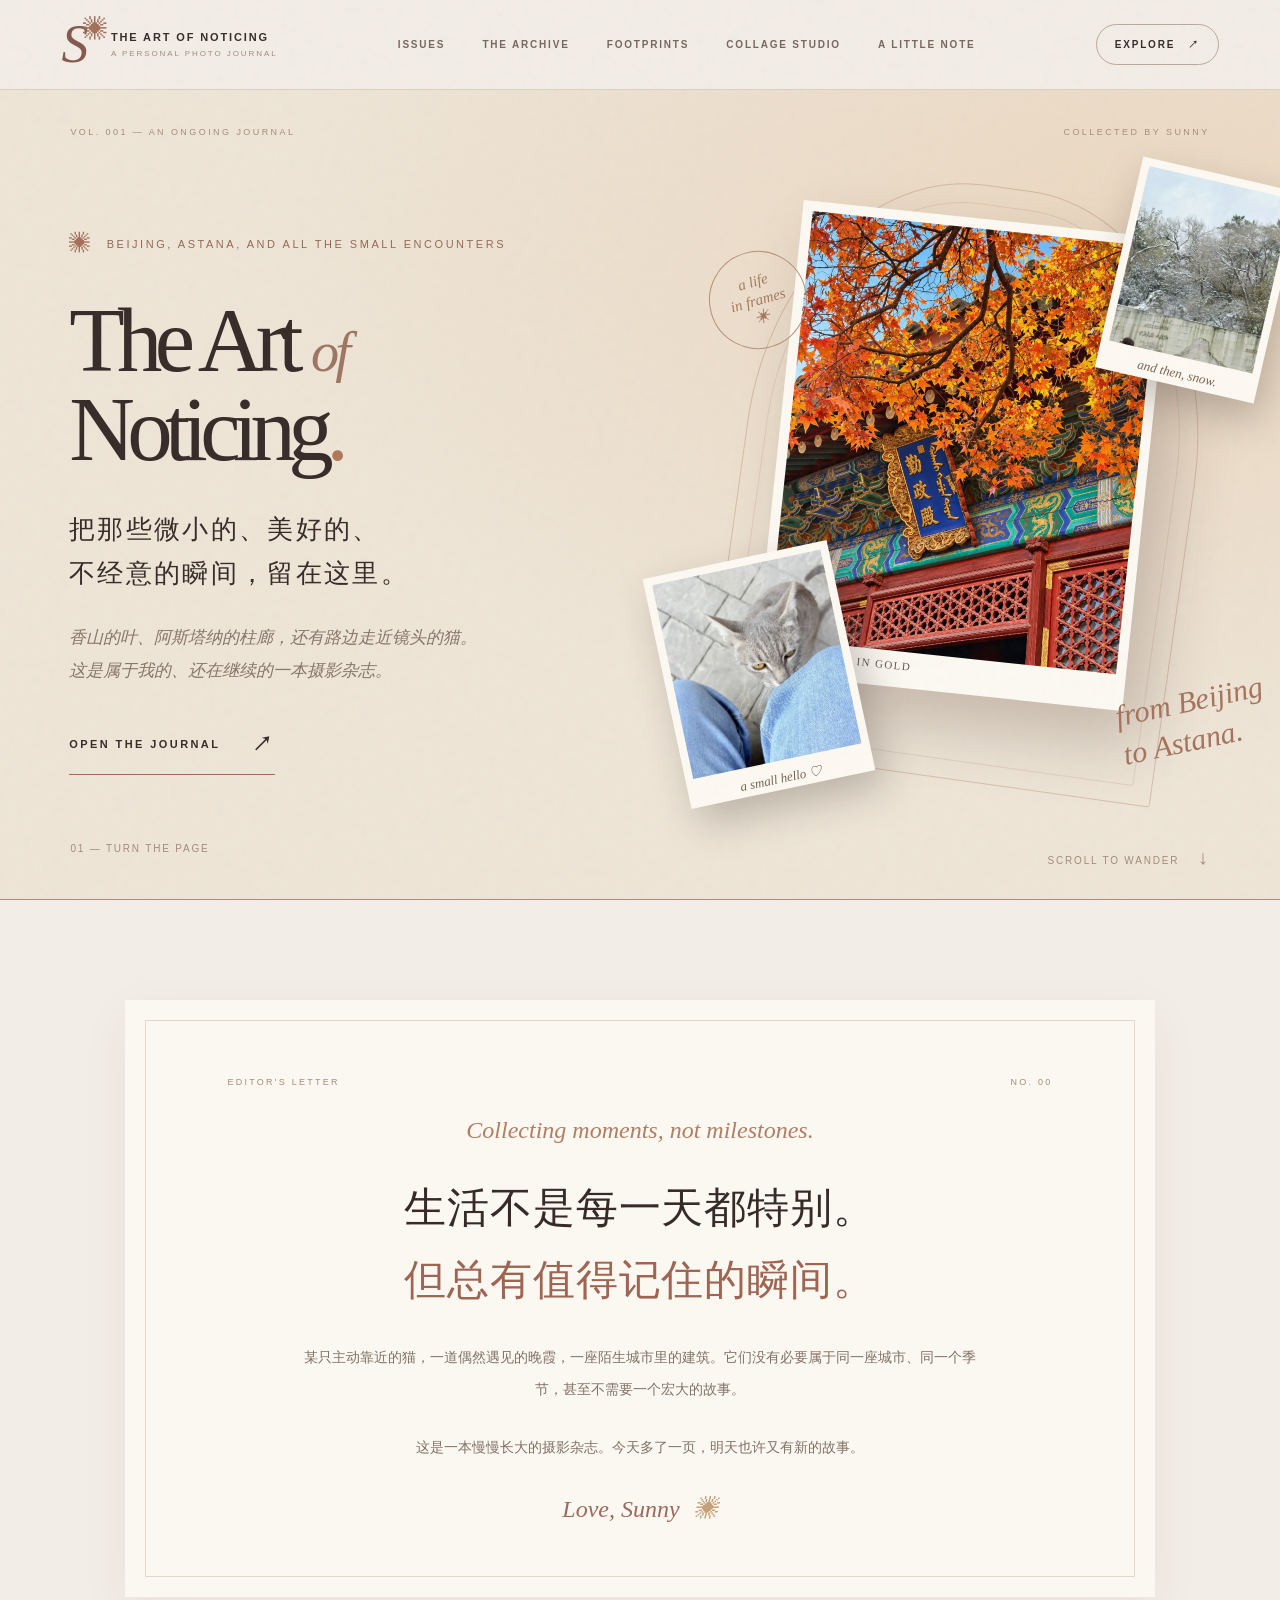
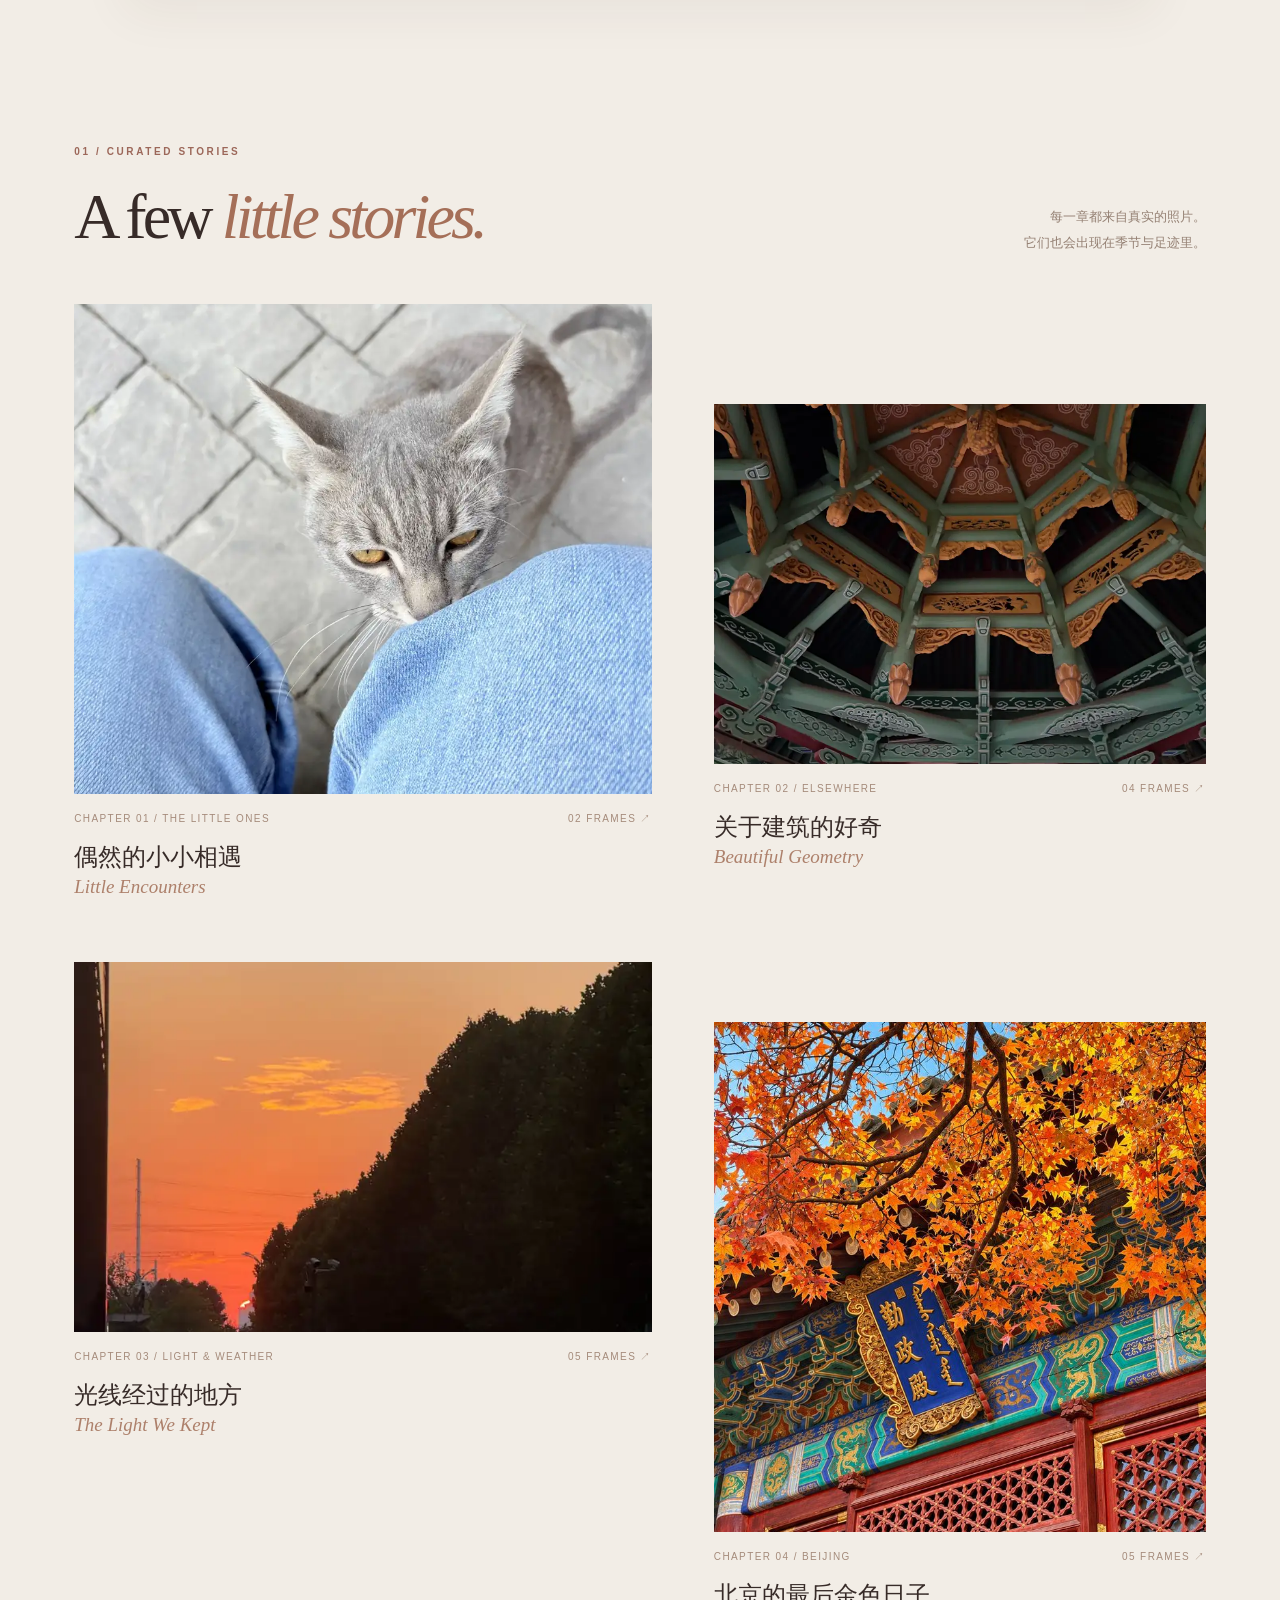
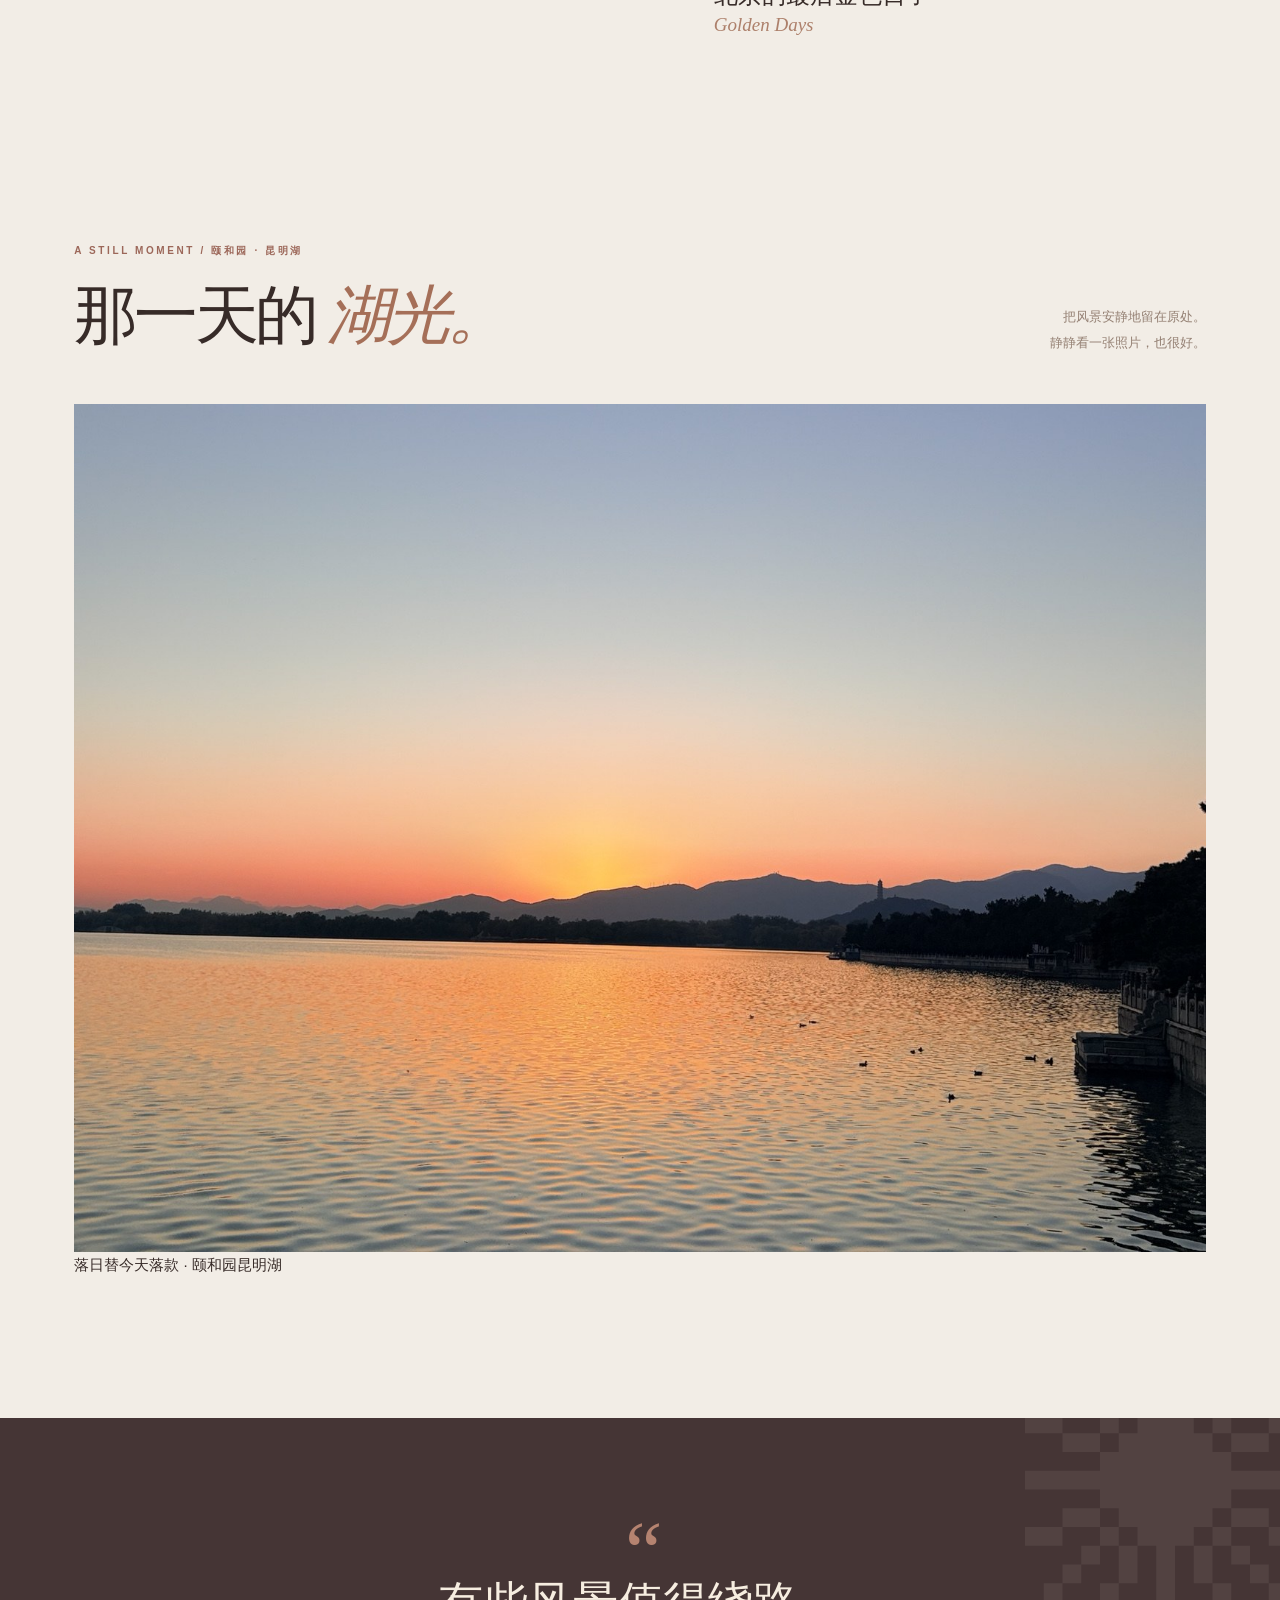
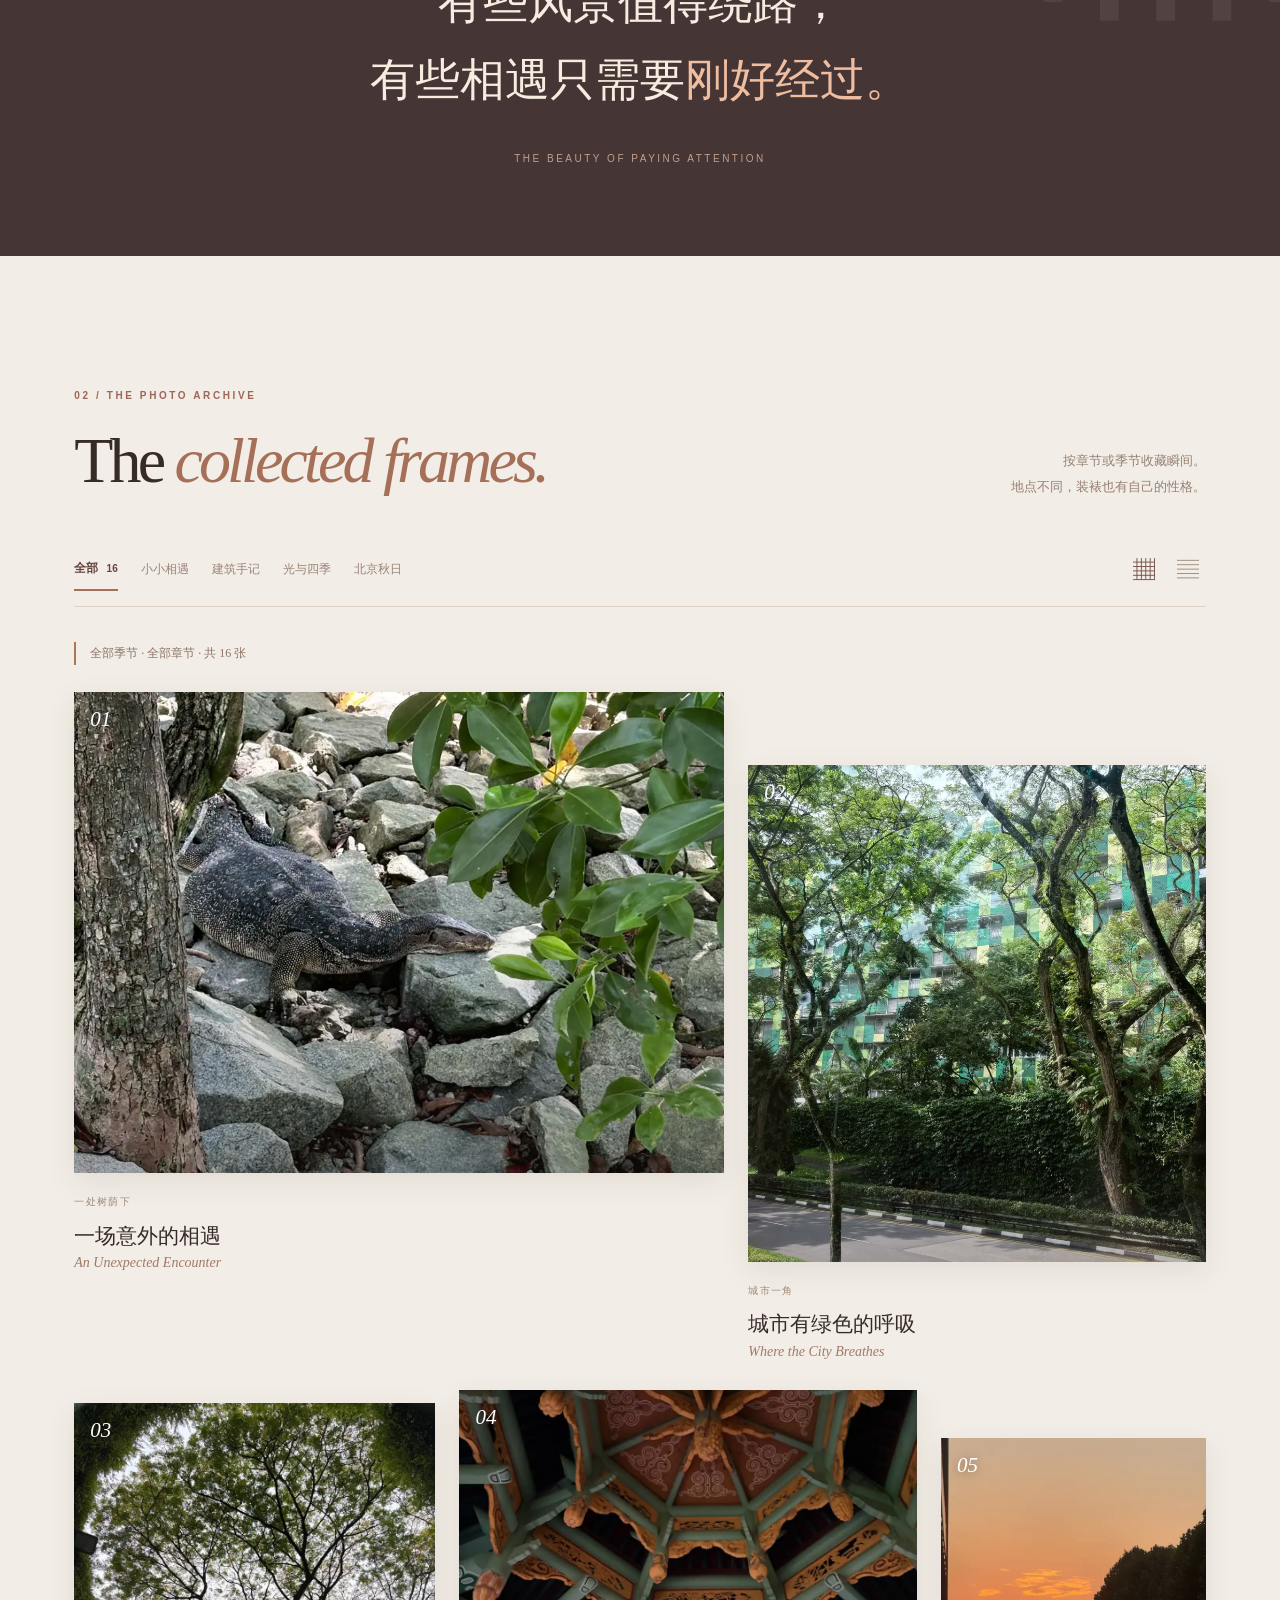
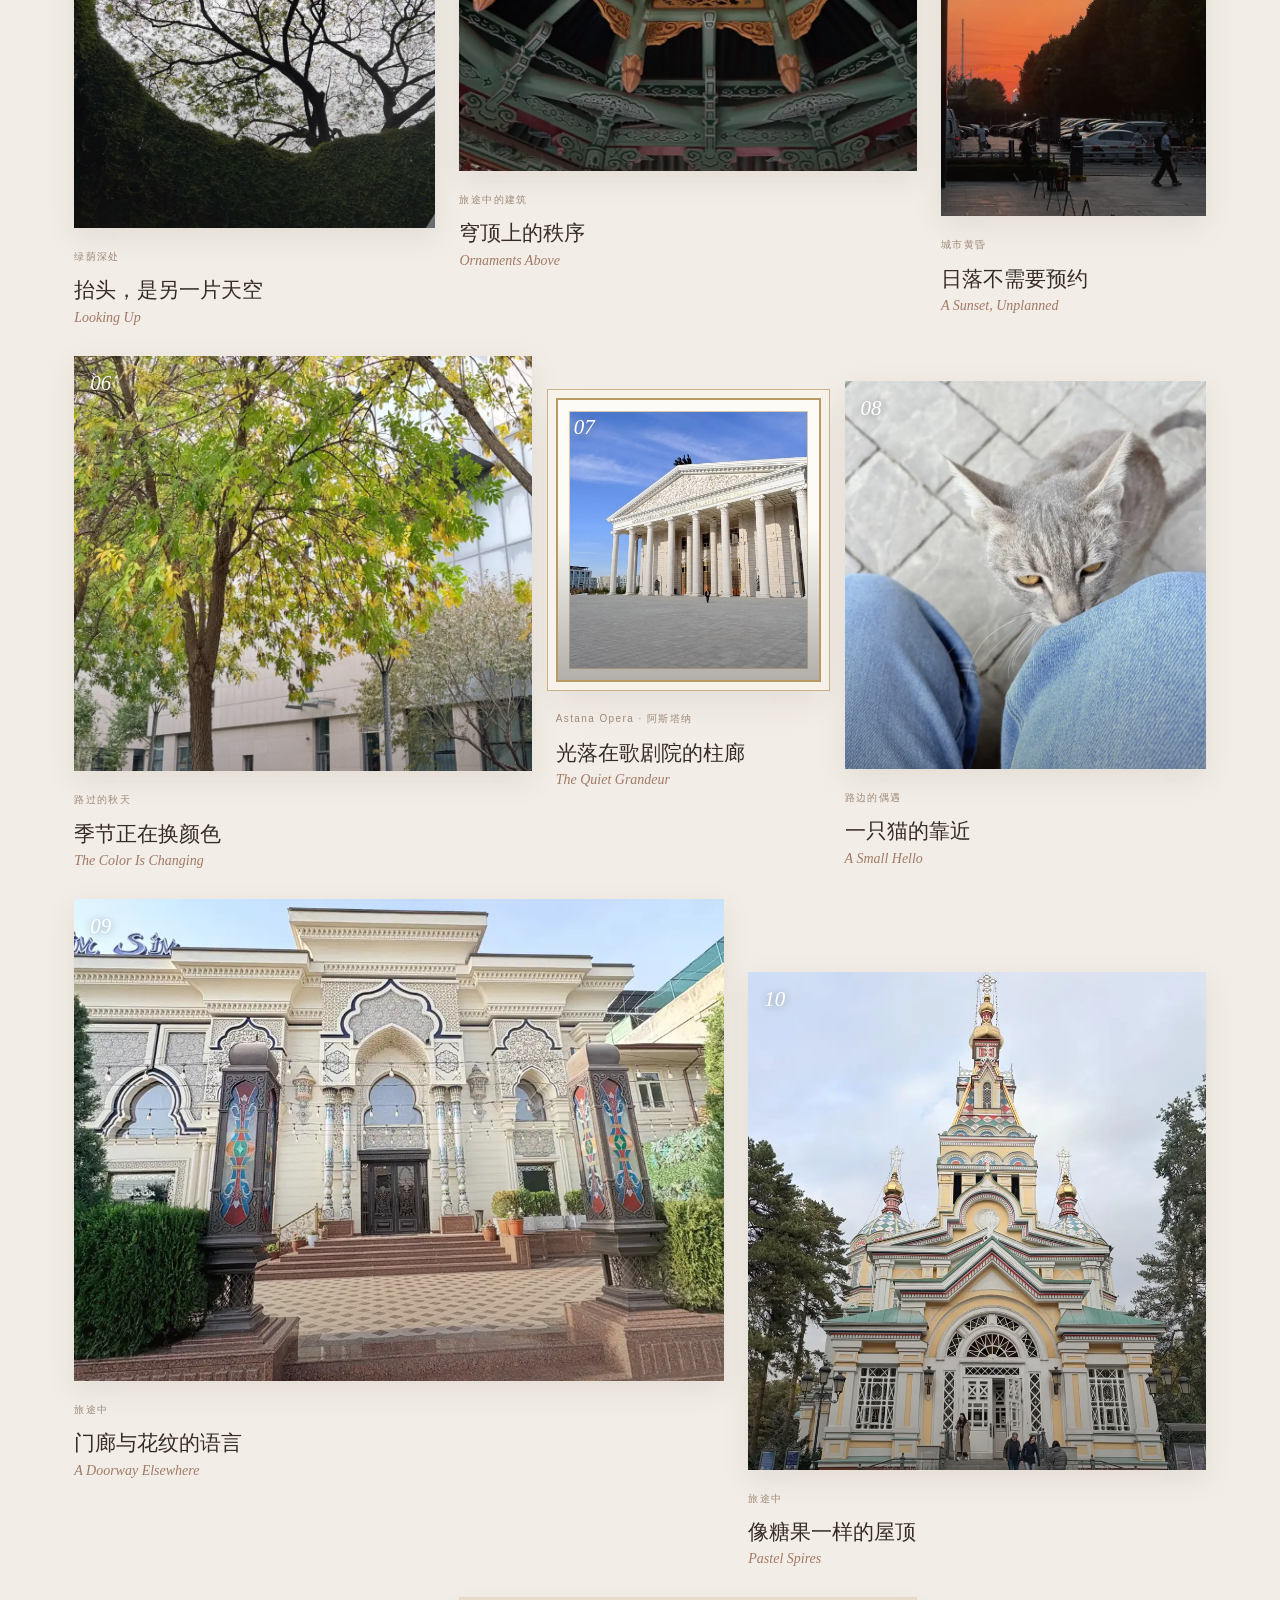
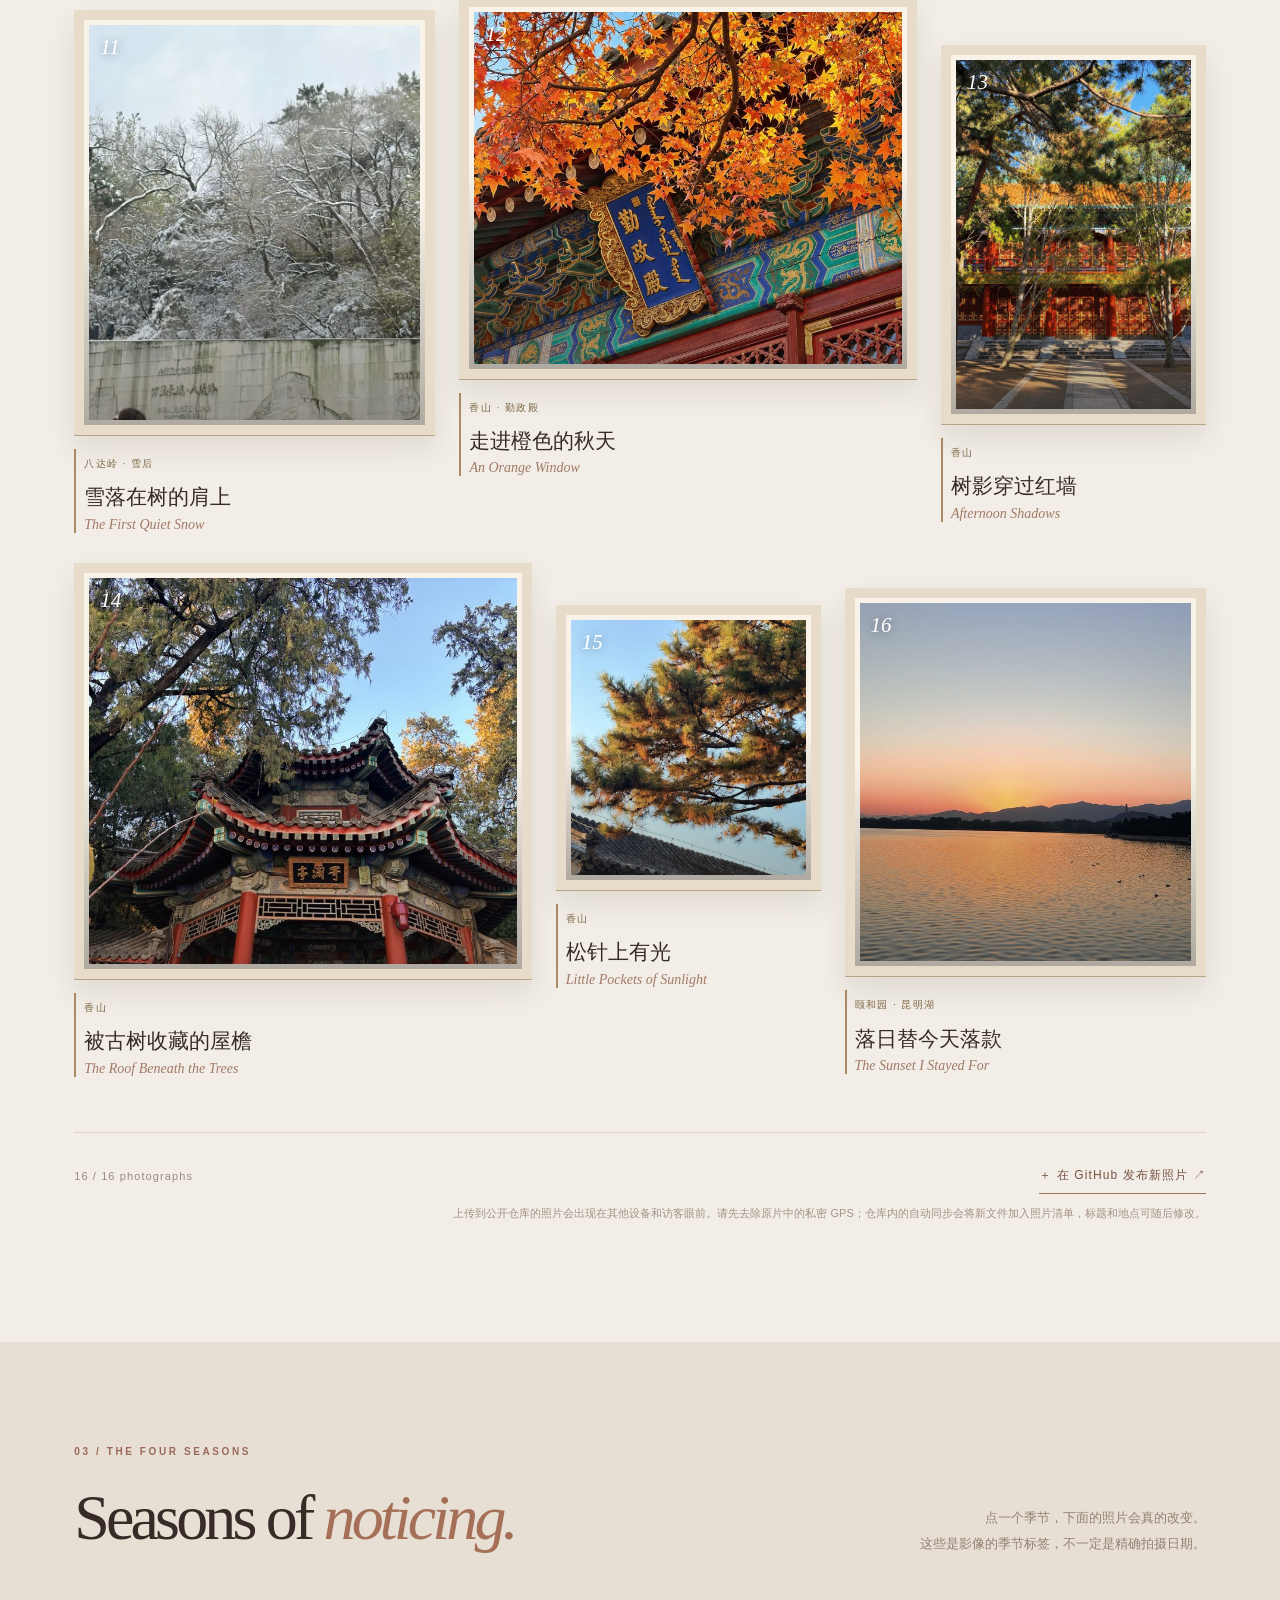
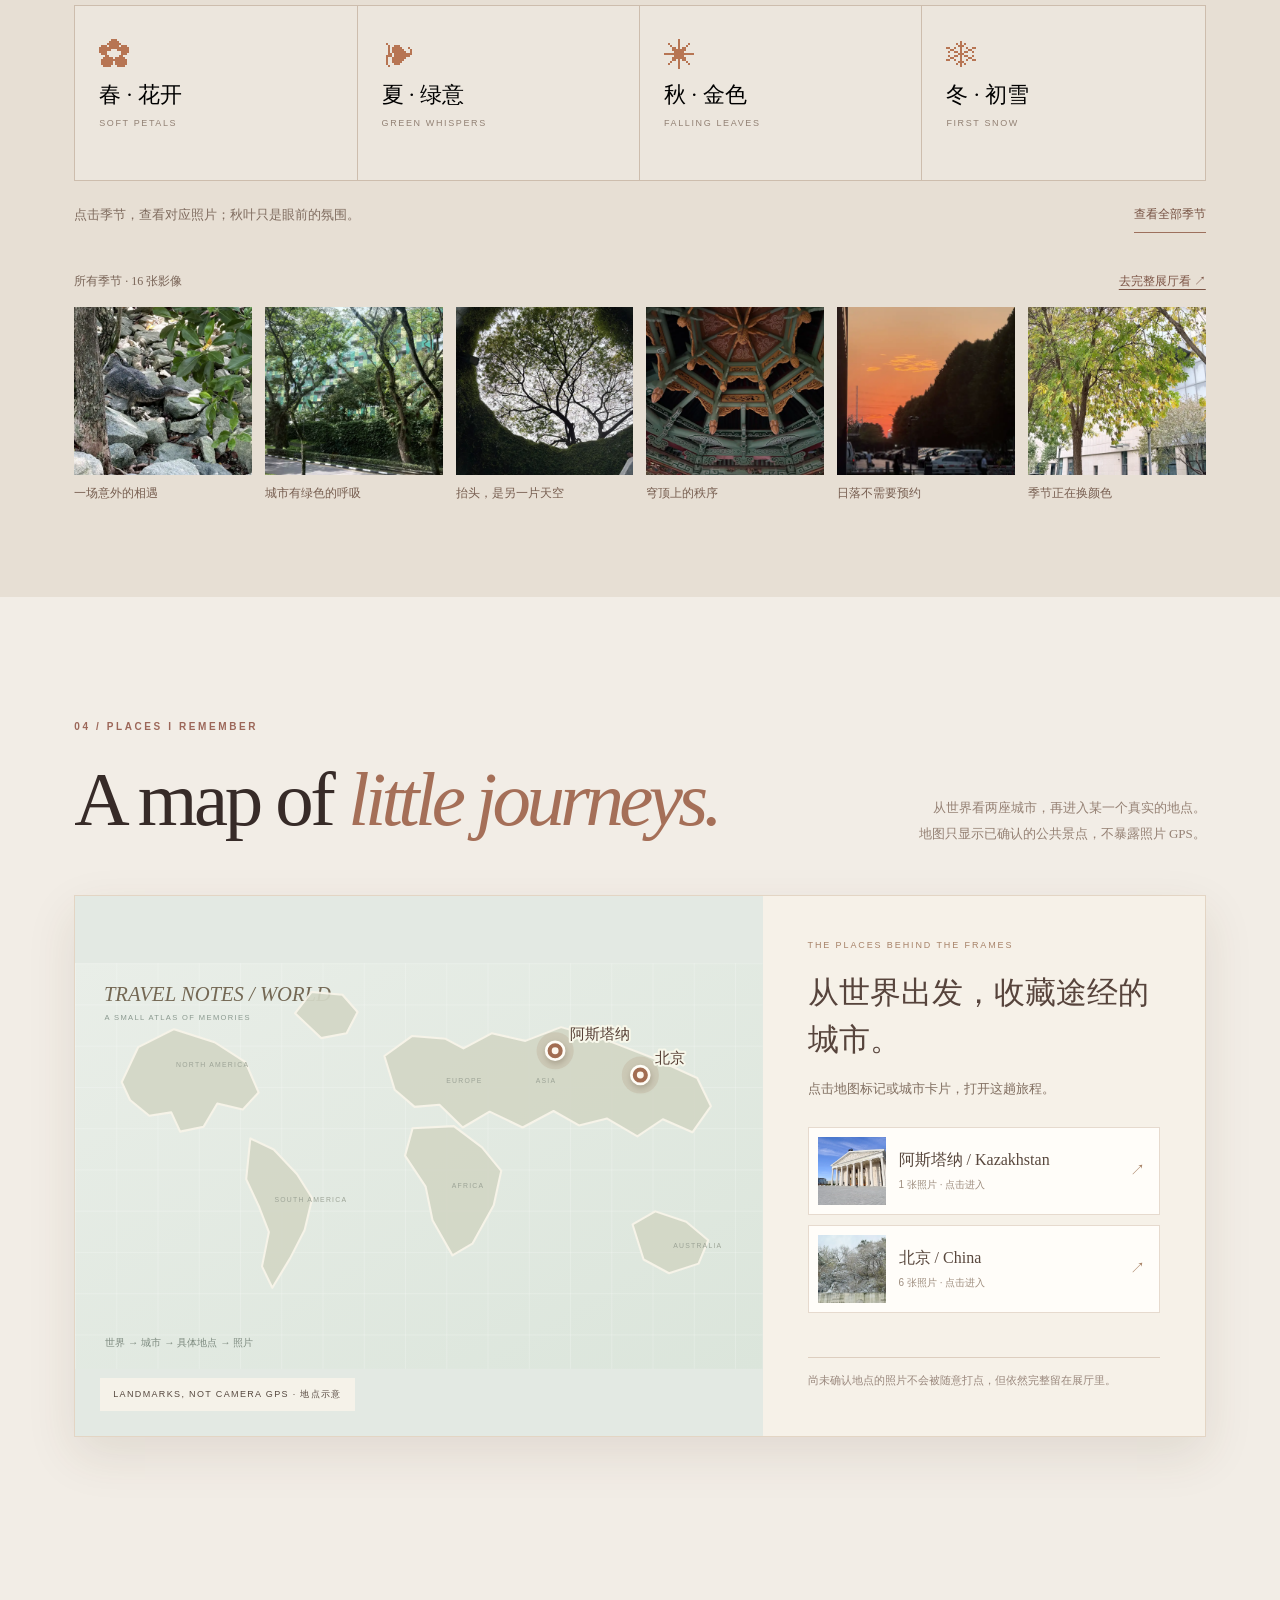
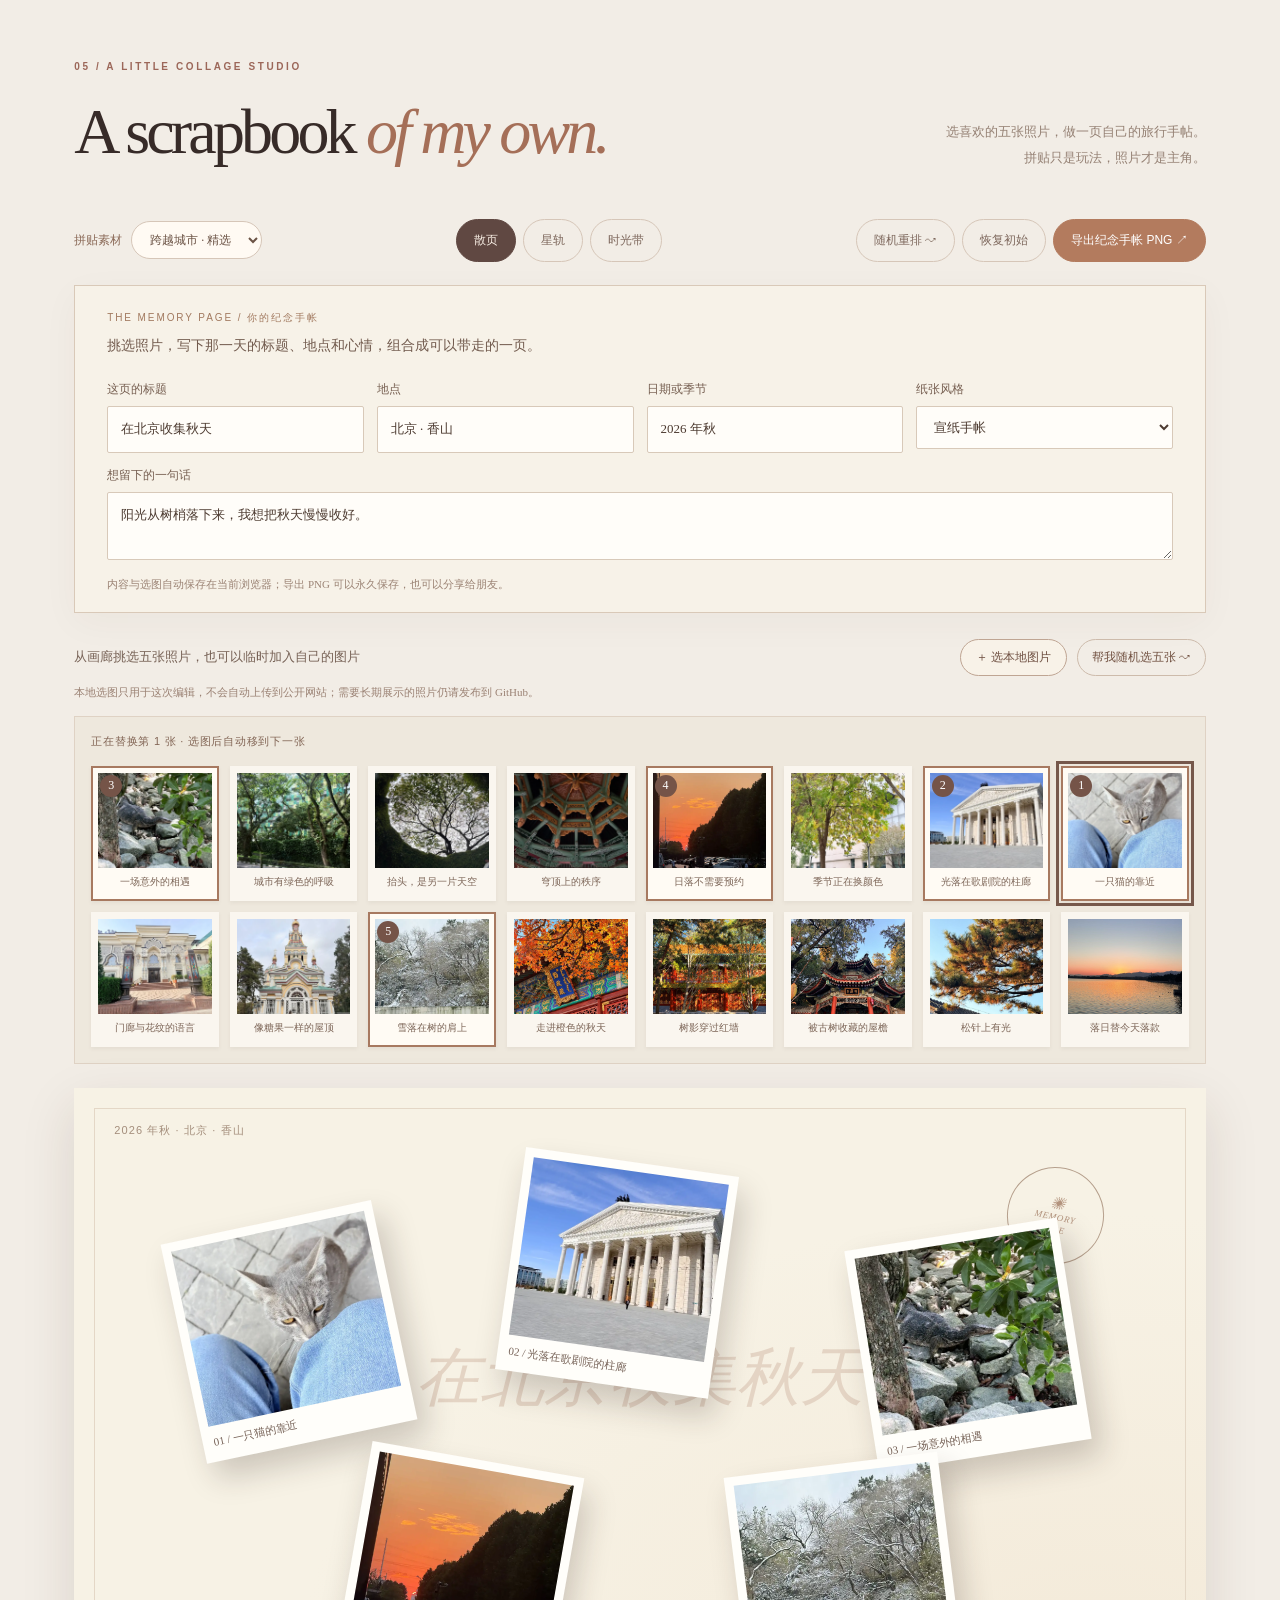
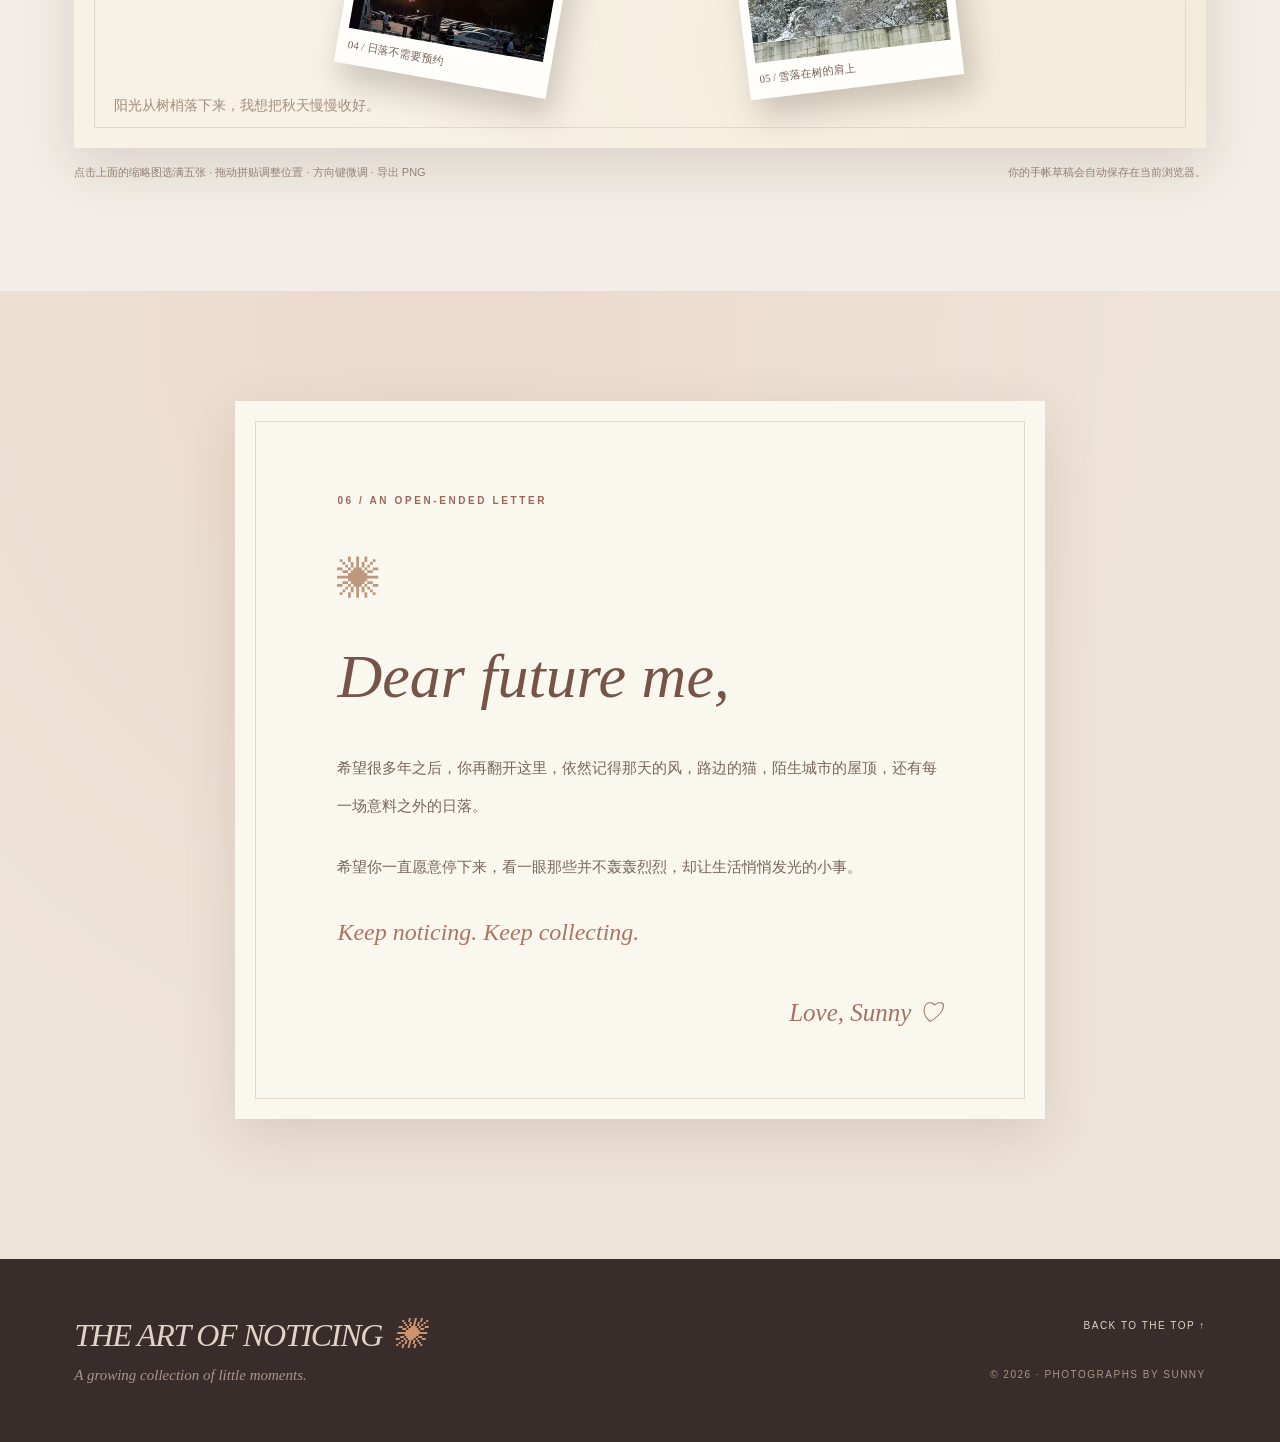
==== commit a011ddad: "design: present still Kunming Lake and remove motion controls" ====
--- a/index.html
+++ b/index.html
@@ -1,5 +1,5 @@
 <!doctype html>
-<html lang="zh-CN" data-season="autumn">
+<html lang="zh-CN" data-season="autumn" class="static-gallery">
 <head>
   <meta charset="utf-8">
   <meta name="viewport" content="width=device-width, initial-scale=1, viewport-fit=cover">
@@ -8,13 +8,13 @@
   <meta property="og:title" content="The Art of Noticing · Sunny's Photo Journal">
   <title>The Art of Noticing — Sunny's Photo Journal</title>
   <link rel="icon" href="assets/favicon.svg" type="image/svg+xml">
-  <link rel="stylesheet" href="css/style.css?v=20261111-8">
+  <link rel="stylesheet" href="css/style.css?v=20261111-10">
   <script defer src="data/embedded_photos.js"></script>
   <script defer src="data/photos.js?v=20261111-4"></script>
-  <script defer src="js/app.js?v=20261111-8"></script>
+  <script defer src="js/app.js?v=20261111-10"></script>
 </head>
 <body>
-  <div class="grain" aria-hidden="true"></div><canvas id="seasonCanvas" class="season-canvas" aria-hidden="true"></canvas>
+  <div class="grain" aria-hidden="true"></div>
   <div class="scroll-indicator" id="scrollIndicator"></div>
   <header class="header" id="top">
     <a class="wordmark" href="#top" aria-label="返回首页"><span class="mark">S<span class="mark-dot">✺</span></span><span class="brand-copy">THE ART OF NOTICING<small>A PERSONAL PHOTO JOURNAL</small></span></a>
@@ -53,25 +53,9 @@
       </div>
     </section>
 
-    <section class="moment-section section-wrap" id="moment" aria-labelledby="momentTitle">
-      <div class="section-heading reveal">
-        <div><span class="overline">SPECIAL FEATURE / A MOMENT, REASSEMBLED</span><h2 id="momentTitle">把那一刻，<i>慢慢拼好。</i></h2></div>
-        <p>从昆明湖的落日开始，照片碎成许多片，<br>再慢慢回到原来的位置。每张照片都可以试试。</p>
-      </div>
-      <div class="moment-stage" id="momentStage">
-        <img id="momentFallback" class="moment-fallback" src="assets/photos/05-kunming-sunset.jpg" alt="颐和园昆明湖的落日">
-        <canvas id="momentTiles" class="moment-canvas" role="img" aria-label="昆明湖落日照片碎片重新拼合的动画"></canvas>
-        <div class="moment-stage-shade" aria-hidden="true"></div>
-        <div class="moment-overlay">
-          <span class="moment-edition">THE ART OF NOTICING · A MOVING MEMORY</span>
-          <div><h3 id="momentPhotoTitle">落日替今天落款</h3><p id="momentPhotoPlace">颐和园 · 昆明湖</p></div>
-        </div>
-      </div>
-      <div class="moment-controls">
-        <label for="momentPhotoSelect">换一张照片来拼合 <select id="momentPhotoSelect" aria-label="选择要重新拼合的照片"><option value="beijing-05">落日替今天落款 · 昆明湖</option></select></label>
-        <button type="button" class="moment-replay" id="momentReplay" aria-label="重新播放当前照片的碎片拼合动画"><span aria-hidden="true">✳</span> 重新拼合</button>
-        <span class="moment-status" id="momentStatus" role="status" aria-live="polite">等照片慢慢归位。</span>
-      </div>
+    <section class="still-feature section-wrap" id="moment" aria-labelledby="stillTitle">
+      <div class="section-heading"><div><span class="overline">A STILL MOMENT / 颐和园 · 昆明湖</span><h2 id="stillTitle">那一天的 <i>湖光。</i></h2></div><p>把风景安静地留在原处。<br>静静看一张照片，也很好。</p></div>
+      <figure class="still-feature-photo"><img loading="lazy" src="assets/photos/05-kunming-sunset.jpg" alt="昆明湖落日的静态照片"><figcaption>落日替今天落款 · 颐和园昆明湖</figcaption></figure>
     </section>
 
     <section class="interlude" aria-label="摄影短句"><span>“</span><blockquote>有些风景值得绕路，<br>有些相遇只需要<em>刚好经过。</em></blockquote><p>THE BEAUTY OF PAYING ATTENTION</p></section>
@@ -85,7 +69,7 @@
       <p class="privacy-note">上传到公开仓库的照片会出现在其他设备和访客眼前。请先去除原片中的私密 GPS；仓库内的自动同步会将新文件加入照片清单，标题和地点可随后修改。</p>
     </section>
 
-    <section class="season-section" aria-labelledby="seasonTitle"><div class="section-wrap"><div class="section-heading reveal"><div><span class="overline">03 / THE FOUR SEASONS</span><h2 id="seasonTitle">Seasons of <i>noticing.</i></h2></div><p>点一个季节，下面的照片会真的改变。<br>这些是影像的季节标签，不一定是精确拍摄日期。</p></div><div class="seasons" role="group" aria-label="切换四季氛围"><button data-season="spring" aria-pressed="false"><span class="season-mark">✿</span><b>春 · 花开</b><small>SOFT PETALS</small></button><button data-season="summer" aria-pressed="false"><span class="season-mark">❧</span><b>夏 · 绿意</b><small>GREEN WHISPERS</small></button><button data-season="autumn" aria-pressed="true" class="active"><span class="season-mark">✳</span><b>秋 · 金色</b><small>FALLING LEAVES</small></button><button data-season="winter" aria-pressed="false"><span class="season-mark">❄</span><b>冬 · 初雪</b><small>FIRST SNOW</small></button></div><div class="season-controls"><span id="seasonDescription">落叶轻轻落下来，像一封写给秋天的信。</span><div class="season-actions"><button id="resetSeason" class="underlined">查看全部季节</button><button id="motionToggle" aria-pressed="true" class="underlined">暂停动态 Ⅱ</button></div></div><div class="season-preview-head"><span id="seasonPreviewCount">每一种季节，都有自己的记忆。</span><a href="#archive">去完整展厅看 ↗</a></div><div id="seasonPreview" class="season-preview" aria-live="polite"></div></div></section>
+    <section class="season-section" aria-labelledby="seasonTitle"><div class="section-wrap"><div class="section-heading reveal"><div><span class="overline">03 / THE FOUR SEASONS</span><h2 id="seasonTitle">Seasons of <i>noticing.</i></h2></div><p>点一个季节，下面的照片会真的改变。<br>这些是影像的季节标签，不一定是精确拍摄日期。</p></div><div class="seasons" role="group" aria-label="切换四季氛围"><button data-season="spring" aria-pressed="false"><span class="season-mark">✿</span><b>春 · 花开</b><small>SOFT PETALS</small></button><button data-season="summer" aria-pressed="false"><span class="season-mark">❧</span><b>夏 · 绿意</b><small>GREEN WHISPERS</small></button><button data-season="autumn" aria-pressed="true" class="active"><span class="season-mark">✳</span><b>秋 · 金色</b><small>FALLING LEAVES</small></button><button data-season="winter" aria-pressed="false"><span class="season-mark">❄</span><b>冬 · 初雪</b><small>FIRST SNOW</small></button></div><div class="season-controls"><span id="seasonDescription">静静收藏金色的秋天。</span><div class="season-actions"><button id="resetSeason" class="underlined">查看全部季节</button></div></div><div class="season-preview-head"><span id="seasonPreviewCount">每一种季节，都有自己的记忆。</span><a href="#archive">去完整展厅看 ↗</a></div><div id="seasonPreview" class="season-preview" aria-live="polite"></div></div></section>
 
     <section class="footprints-section section-wrap" id="footprints" aria-labelledby="footprintsTitle">
       <div class="section-heading reveal"><div><span class="overline">04 / PLACES I REMEMBER</span><h2 id="footprintsTitle">A map of <i>little journeys.</i></h2></div><p>从世界看两座城市，再进入某一个真实的地点。<br>地图只显示已确认的公共景点，不暴露照片 GPS。</p></div>
@@ -115,7 +99,7 @@
     <section class="letter-section" id="letter"><div class="letter-paper reveal"><span class="overline">06 / AN OPEN-ENDED LETTER</span><span class="letter-decoration">✺</span><h2>Dear future me,</h2><p>希望很多年之后，你再翻开这里，依然记得那天的风，路边的猫，陌生城市的屋顶，还有每一场意料之外的日落。</p><p>希望你一直愿意停下来，看一眼那些并不轰轰烈烈，却让生活悄悄发光的小事。</p><p class="letter-final">Keep noticing. Keep collecting.</p><span class="letter-sign">Love, Sunny ♡</span></div></section>
   </main>
   <footer class="footer"><div><b>THE ART OF NOTICING<span>✺</span></b><p>A growing collection of little moments.</p></div><div><a href="#top">BACK TO THE TOP ↑</a><small>© 2026 · PHOTOGRAPHS BY SUNNY</small></div></footer>
-  <dialog id="lightbox" class="lightbox" aria-label="查看照片"><button id="closeLightbox" class="lightbox-close" aria-label="关闭">×</button><button id="prevPhoto" class="lightbox-prev" aria-label="上一张">←</button><figure><img id="lightboxImg" alt=""><figcaption><small id="lightboxNum"></small><h3 id="lightboxTitle"></h3><i id="lightboxEnglish"></i><p id="lightboxNote"></p><span id="lightboxPlace"></span></figcaption></figure><button id="nextPhoto" class="lightbox-next" aria-label="下一张">→</button><button id="lightboxPlay" class="lightbox-play">自动播放 ▷</button></dialog>
+  <dialog id="lightbox" class="lightbox" aria-label="查看照片"><button id="closeLightbox" class="lightbox-close" aria-label="关闭">×</button><button id="prevPhoto" class="lightbox-prev" aria-label="上一张">←</button><figure><img id="lightboxImg" alt=""><figcaption><small id="lightboxNum"></small><h3 id="lightboxTitle"></h3><i id="lightboxEnglish"></i><p id="lightboxNote"></p><span id="lightboxPlace"></span></figcaption></figure><button id="nextPhoto" class="lightbox-next" aria-label="下一张">→</button></dialog>
   
   <div class="toast" id="toast" role="status" aria-live="polite"></div>
 </body>
--- a/css/style.css
+++ b/css/style.css
@@ -162,83 +162,3 @@
 @media(max-width:780px){.moment-stage{aspect-ratio:4 / 3;min-height:290px}.moment-section{padding-top:65px;padding-bottom:65px}.moment-status{margin-left:0}}
 @media(max-width:520px){.moment-stage{aspect-ratio:3 / 3.2;min-height:290px}.moment-overlay{padding:20px}.moment-edition{font-size:8px;letter-spacing:.14em}.moment-overlay h3{font-size:29px}.moment-overlay p{font-size:12px}.moment-controls{align-items:stretch}.moment-controls label{width:100%;justify-content:space-between;gap:5px}.moment-controls select{max-width:65%;min-width:0}.moment-replay{width:max-content}}
 @media(prefers-reduced-motion:reduce){.moment-canvas,.moment-fallback{transition:none!important}}
-
-/* V6 — Living photographs: gentle, per-photo effects, not an infinite GIF wall. */
-.living-gallery-intro{margin:-13px 0 26px;color:#8f705d;font:13px/1.85 var(--serif)}
-.living-gallery-intro>span{color:#ab785c;margin-right:8px}
-.photo-motion-icon{position:absolute;z-index:2;bottom:16px;left:15px;padding:6px 11px;background:#211812b8;color:#fff7eb;border:1px solid #ffffff70;letter-spacing:.08em;font:10px/1.4 var(--serif);opacity:0;transform:translateY(7px);transition:opacity .25s,transform .25s;pointer-events:none}
-.photo-card-button:hover .photo-motion-icon,.photo-card-button:focus-visible .photo-motion-icon{opacity:1;transform:translateY(0)}
-@media(hover:none){.photo-motion-icon{opacity:.85;transform:none}}
-.photo-card[data-motion="leaves"] .photo-card-button:hover img{animation:living-photo-sway 5s ease-in-out infinite alternate}
-.photo-card[data-motion="ripples"] .photo-card-button:hover img{animation:living-photo-glide 6s ease-in-out infinite alternate}
-.photo-card[data-motion="snow"] .photo-card-button:hover img{animation:living-photo-glide 7s ease-in-out infinite alternate}
-.photo-card[data-motion="focus"] .photo-card-button:hover img,.photo-card[data-motion="closeup"] .photo-card-button:hover img{animation:living-photo-zoom 6s ease-in-out infinite alternate}
-.photo-card[data-motion="breeze"] .photo-card-button:hover img,.photo-card[data-motion="sunbeam"] .photo-card-button:hover img{animation:living-photo-sway 6s ease-in-out infinite alternate}
-.photo-card[data-motion="sunset"] .photo-card-button:hover img,.photo-card[data-motion="golden"] .photo-card-button:hover img{animation:living-photo-glide 6s ease-in-out infinite alternate}
-.photo-card[data-motion="geometry"] .photo-card-button:hover img,.photo-card[data-motion="twinkle"] .photo-card-button:hover img{animation:living-photo-zoom 7s ease-in-out infinite alternate}
-@keyframes living-photo-sway{from{transform:scale(1.035) translate(-.6%,.2%)}to{transform:scale(1.075) translate(.6%,-.4%)}}
-@keyframes living-photo-glide{from{transform:scale(1.03) translateY(.3%)}to{transform:scale(1.085) translateY(-.7%)}}
-@keyframes living-photo-zoom{from{transform:scale(1.02)}to{transform:scale(1.095)}}
-.lightbox figure .living-stage{position:relative;isolation:isolate;min-width:0;width:100%;height:min(76vh,760px);max-height:calc(100dvh - 120px);min-height:260px;background:#130f0f;overflow:hidden;display:grid;place-items:center}
-.lightbox figure .living-stage img{width:100%;height:100%;max-height:none;min-height:0;object-fit:contain;position:relative;z-index:1;transform-origin:center center;will-change:transform}
-.living-atmosphere,.living-beam,.living-ripples,.living-particles{position:absolute;z-index:2;inset:0;pointer-events:none;opacity:0}
-.living-stage-tag{position:absolute;z-index:3;top:18px;left:18px;color:#fffbf2ad;background:#1f151279;padding:8px 11px;letter-spacing:.16em;font:9px/1.3 var(--sans);pointer-events:none}
-.living-stage.is-live[data-motion="focus"] img,.living-stage.is-live[data-motion="closeup"] img{animation:living-closeup 9s ease-in-out infinite alternate}
-.living-stage.is-live[data-motion="breeze"] img,.living-stage.is-live[data-motion="leaves"] img{animation:living-sway 9s ease-in-out infinite alternate}
-.living-stage.is-live[data-motion="sunbeam"] img,.living-stage.is-live[data-motion="golden"] img,.living-stage.is-live[data-motion="geometry"] img{animation:living-drift 10s ease-in-out infinite alternate}
-.living-stage.is-live[data-motion="sunset"] img,.living-stage.is-live[data-motion="ripples"] img,.living-stage.is-live[data-motion="twinkle"] img,.living-stage.is-live[data-motion="snow"] img{animation:living-breathe 11s ease-in-out infinite alternate}
-@keyframes living-closeup{0%{transform:scale(1);filter:contrast(.98)}100%{transform:scale(1.095);filter:contrast(1.04)}}
-@keyframes living-sway{0%{transform:scale(1.02) translate(-.4%,.1%)}100%{transform:scale(1.072) translate(.65%,-.45%)}}
-@keyframes living-drift{0%{transform:scale(1.018) translateX(-.4%)}100%{transform:scale(1.065) translateX(.5%)}}
-@keyframes living-breathe{0%{transform:scale(1.005)}100%{transform:scale(1.05)}}
-.living-stage.is-live[data-motion="sunbeam"] .living-beam,
-.living-stage.is-live[data-motion="golden"] .living-beam,
-.living-stage.is-live[data-motion="geometry"] .living-beam{opacity:.8;background:linear-gradient(105deg,transparent 27%,#f6c9820d 37%,#ffddb174 50%,#ffe0ae05 63%,transparent 73%);inset:-50% -90%;mix-blend-mode:screen;animation:living-beam-sweep 7s ease-in-out infinite alternate}
-.living-stage.is-live[data-motion="sunbeam"] .living-beam{opacity:.52}
-.living-stage.is-live[data-motion="geometry"] .living-beam{opacity:.3;animation-duration:10s}
-@keyframes living-beam-sweep{from{transform:translateX(-24%) rotate(-6deg)}to{transform:translateX(25%) rotate(6deg)}}
-.living-stage.is-live[data-motion="sunset"] .living-atmosphere,
-.living-stage.is-live[data-motion="golden"] .living-atmosphere,
-.living-stage.is-live[data-motion="ripples"] .living-atmosphere{opacity:.52;background:radial-gradient(ellipse at 55% 80%,#ffbe6745 0,transparent 65%);mix-blend-mode:screen;animation:living-atmosphere-pulse 7s ease-in-out infinite alternate}
-.living-stage.is-live[data-motion="ripples"] .living-atmosphere{opacity:.34;background:linear-gradient(0deg,#b7def73a,transparent 55%)}
-@keyframes living-atmosphere-pulse{from{opacity:.12;transform:scale(.98)}to{opacity:.68;transform:scale(1.08)}}
-.living-stage.is-live[data-motion="ripples"] .living-ripples{opacity:1}
-.living-ripples span{position:absolute;bottom:12%;left:50%;width:min(48%,330px);height:12%;border:1px solid #d6ecffb0;border-radius:50%;box-shadow:0 0 16px #e4f2ff42,0 0 12px inset #d4e9ff32;transform:translate(-50%,0) scale(.2);opacity:0}
-.living-stage.is-live[data-motion="ripples"] .living-ripples span{animation:living-ring 6.3s ease-out infinite}
-.living-ripples span:nth-child(2){animation-delay:2.1s!important}
-.living-ripples span:nth-child(3){animation-delay:4.2s!important}
-@keyframes living-ring{0%{transform:translate(-50%,0) scale(.18);opacity:0}10%{opacity:.65}80%{opacity:.06}100%{transform:translate(-50%,0) scale(1.8);opacity:0}}
-.living-stage.is-live[data-motion="snow"] .living-particles,
-.living-stage.is-live[data-motion="leaves"] .living-particles,
-.living-stage.is-live[data-motion="twinkle"] .living-particles,
-.living-stage.is-live[data-motion="breeze"] .living-particles{opacity:1;overflow:hidden}
-.living-particle{position:absolute;display:block;left:var(--x);top:-10%;width:var(--size);height:var(--size);opacity:0}
-.living-stage.is-live[data-motion="snow"] .living-particle{border-radius:50%;background:#f9fcff;box-shadow:0 0 5px #f9fdff;animation:living-fall var(--duration) linear var(--delay) infinite}
-.living-stage.is-live[data-motion="leaves"] .living-particle{background:#c78a4d;border-radius:2px 65% 2px 65%;box-shadow:0 0 2px #50321d55;animation:living-fall var(--duration) linear var(--delay) infinite}
-@keyframes living-fall{0%{top:-10%;transform:translate3d(0,0,0) rotate(0deg);opacity:0}8%{opacity:.7}87%{opacity:.65}100%{top:110%;transform:translate3d(var(--drift),0,0) rotate(250deg);opacity:0}}
-.living-stage.is-live[data-motion="breeze"] .living-particle{top:var(--y);background:#d4eebc;border-radius:50%;filter:blur(3px);box-shadow:0 0 12px #d1ef9b;animation:living-dust var(--duration) ease-in-out var(--delay) infinite alternate}
-@keyframes living-dust{0%{transform:translateX(-18px);opacity:0}30%{opacity:.2}100%{transform:translateX(65px);opacity:.5}}
-.living-stage.is-live[data-motion="twinkle"] .living-particle{top:var(--y);background:#f8ebbe;border-radius:50%;box-shadow:0 0 7px 2px #ffdb9b99;animation:living-twinkle var(--duration) ease-in-out var(--delay) infinite alternate}
-@keyframes living-twinkle{0%{opacity:.03;transform:scale(.5)}100%{opacity:.7;transform:scale(1.35)}}
-.lightbox figcaption{max-height:calc(100dvh - 125px);overflow-y:auto}
-.living-controls{margin-top:24px;padding-top:18px;border-top:1px solid #ffffff2e}
-.lightbox figcaption .living-kicker{font:10px/1.5 var(--sans);letter-spacing:.16em;color:#c2ab9c}
-.living-controls strong{display:block;margin:9px 0 0;font:500 18px/1.6 var(--serif);color:#f1d8c5}
-.lightbox figcaption .living-explanation{margin:10px 0 16px;font:11px/1.8 var(--serif);color:#b19c90}
-.living-actions{display:flex;gap:10px;align-items:center;flex-wrap:wrap}
-.living-actions button{border:1px solid #ffffff66;color:#fff5e9;background:transparent;padding:9px 15px;border-radius:22px;font:12px/1.5 var(--serif);cursor:pointer}
-.living-actions button:hover{background:#ffffff1a}
-.living-actions button:focus-visible{outline:2px solid #ffc48b;outline-offset:3px}
-.living-actions button:disabled{opacity:.55;cursor:not-allowed}
-.living-special-link:not([hidden]){display:inline-block;margin-top:17px;color:#e9bba0;text-decoration:underline;text-underline-offset:5px;font:12px var(--serif)}
-@media(max-width:970px){.lightbox figure{grid-template-columns:minmax(0,1fr) minmax(190px,260px);gap:20px;padding:65px 5vw}.lightbox figure .living-stage{max-height:calc(100dvh - 140px)}}
-@media(max-width:720px){.lightbox figure{grid-template-columns:1fr;grid-template-rows:minmax(0,1fr) auto;align-content:center;gap:14px;padding:57px 28px 75px}.lightbox figure .living-stage{height:50dvh;max-height:50dvh;min-height:190px}.lightbox figcaption{max-height:24dvh;overflow-y:auto;padding:7px 4px}.lightbox h3{margin:7px 0 2px;font-size:24px}.lightbox figcaption p{margin:9px 0;font-size:12px;line-height:1.6}.living-controls{margin-top:9px;padding-top:8px}.living-controls strong{font-size:14px;margin:4px 0}.lightbox figcaption .living-explanation{margin:4px 0 9px}.living-actions button{padding:7px 12px}.living-stage-tag{top:10px;left:10px;font-size:8px}.lightbox-prev,.lightbox-next{top:40%}.photo-motion-icon{font-size:9px}}
-@media(prefers-reduced-motion:reduce){
- .photo-card-button:hover img{animation:none!important;transition:none!important;transform:none!important}
- .living-stage *{animation:none!important;transition:none!important}
- .living-atmosphere,.living-beam,.living-ripples,.living-particles{display:none!important}
-}
-
-.living-effect-picker{display:flex;flex-direction:column;align-items:stretch;gap:7px;margin:0 0 17px;max-width:290px;color:#c7ae9d;font:11px/1.5 var(--serif)}
-.living-effect-picker select{padding:9px 12px;background:#2f2522;color:#fff1e4;border:1px solid #ffffff66;border-radius:3px;font:12px/1.5 var(--serif);width:100%;min-width:0}
-.living-effect-picker select:focus-visible{outline:2px solid #f6c79a;outline-offset:2px}
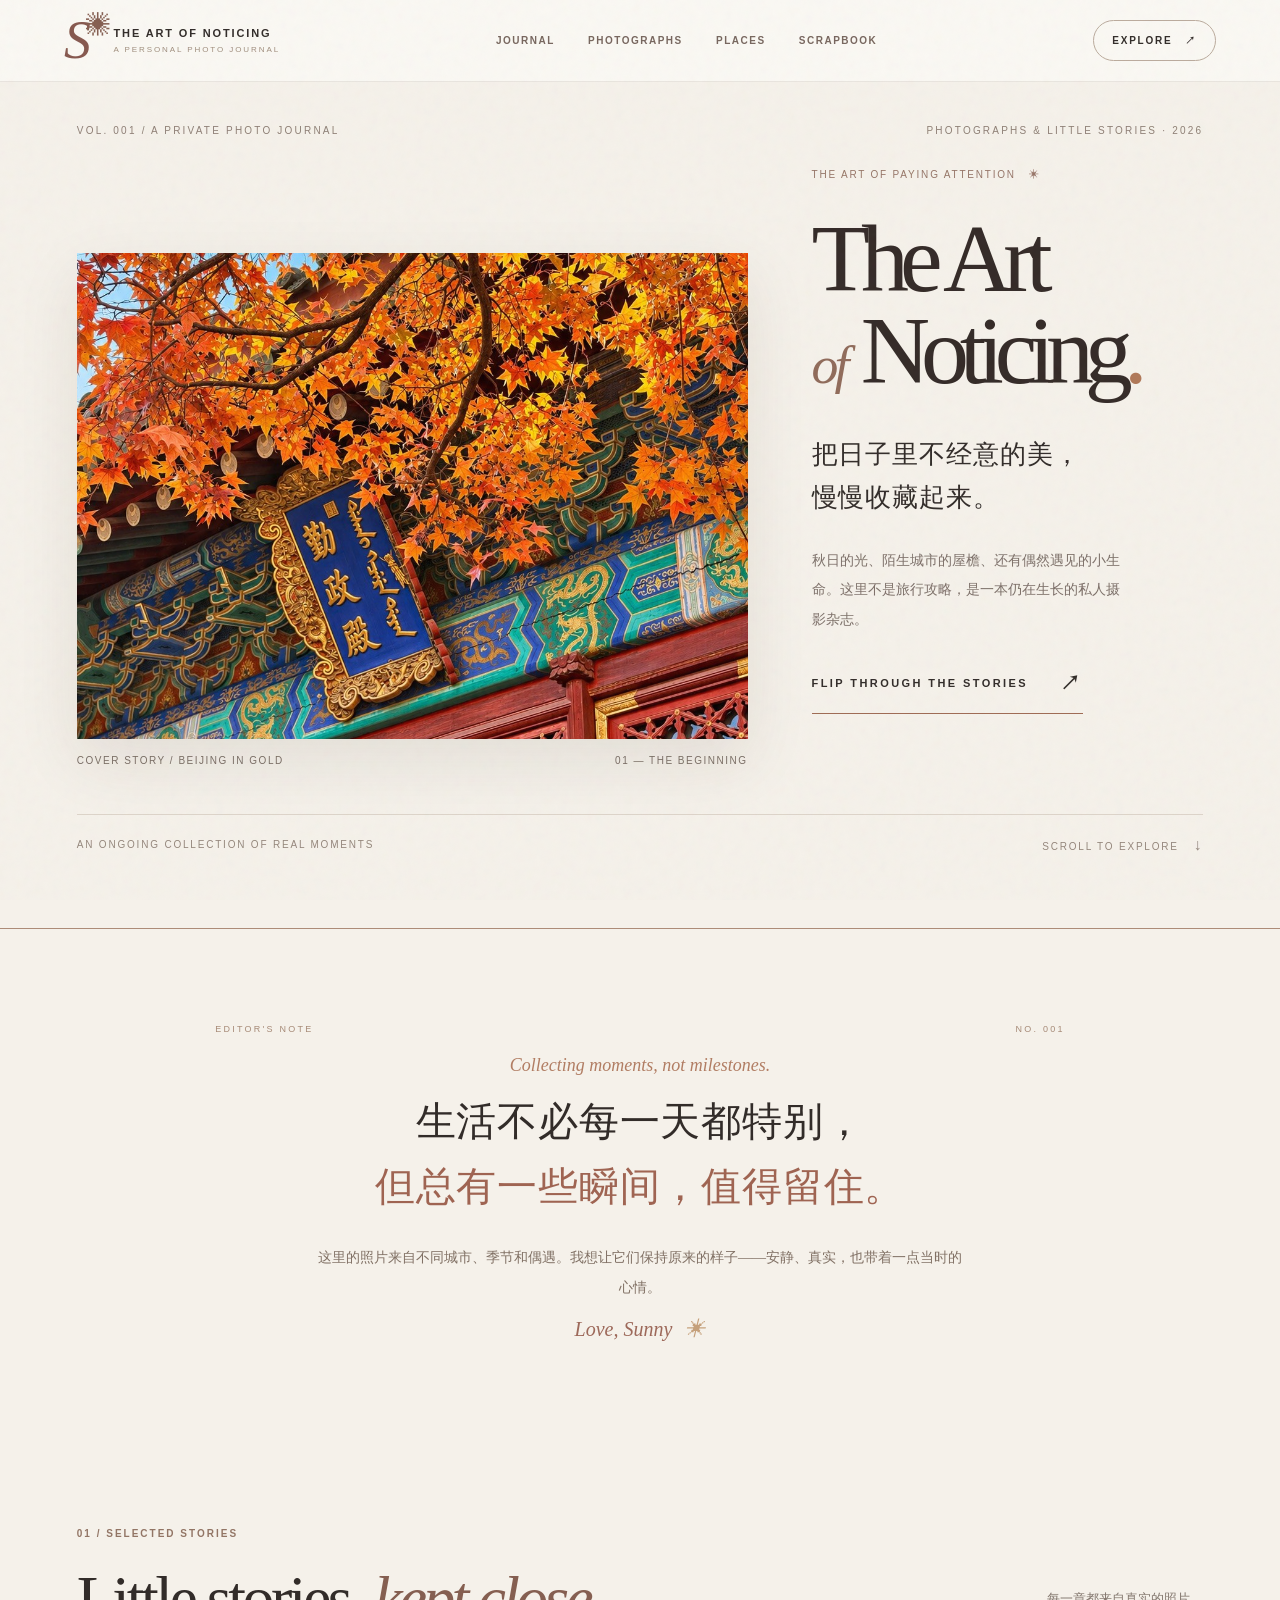
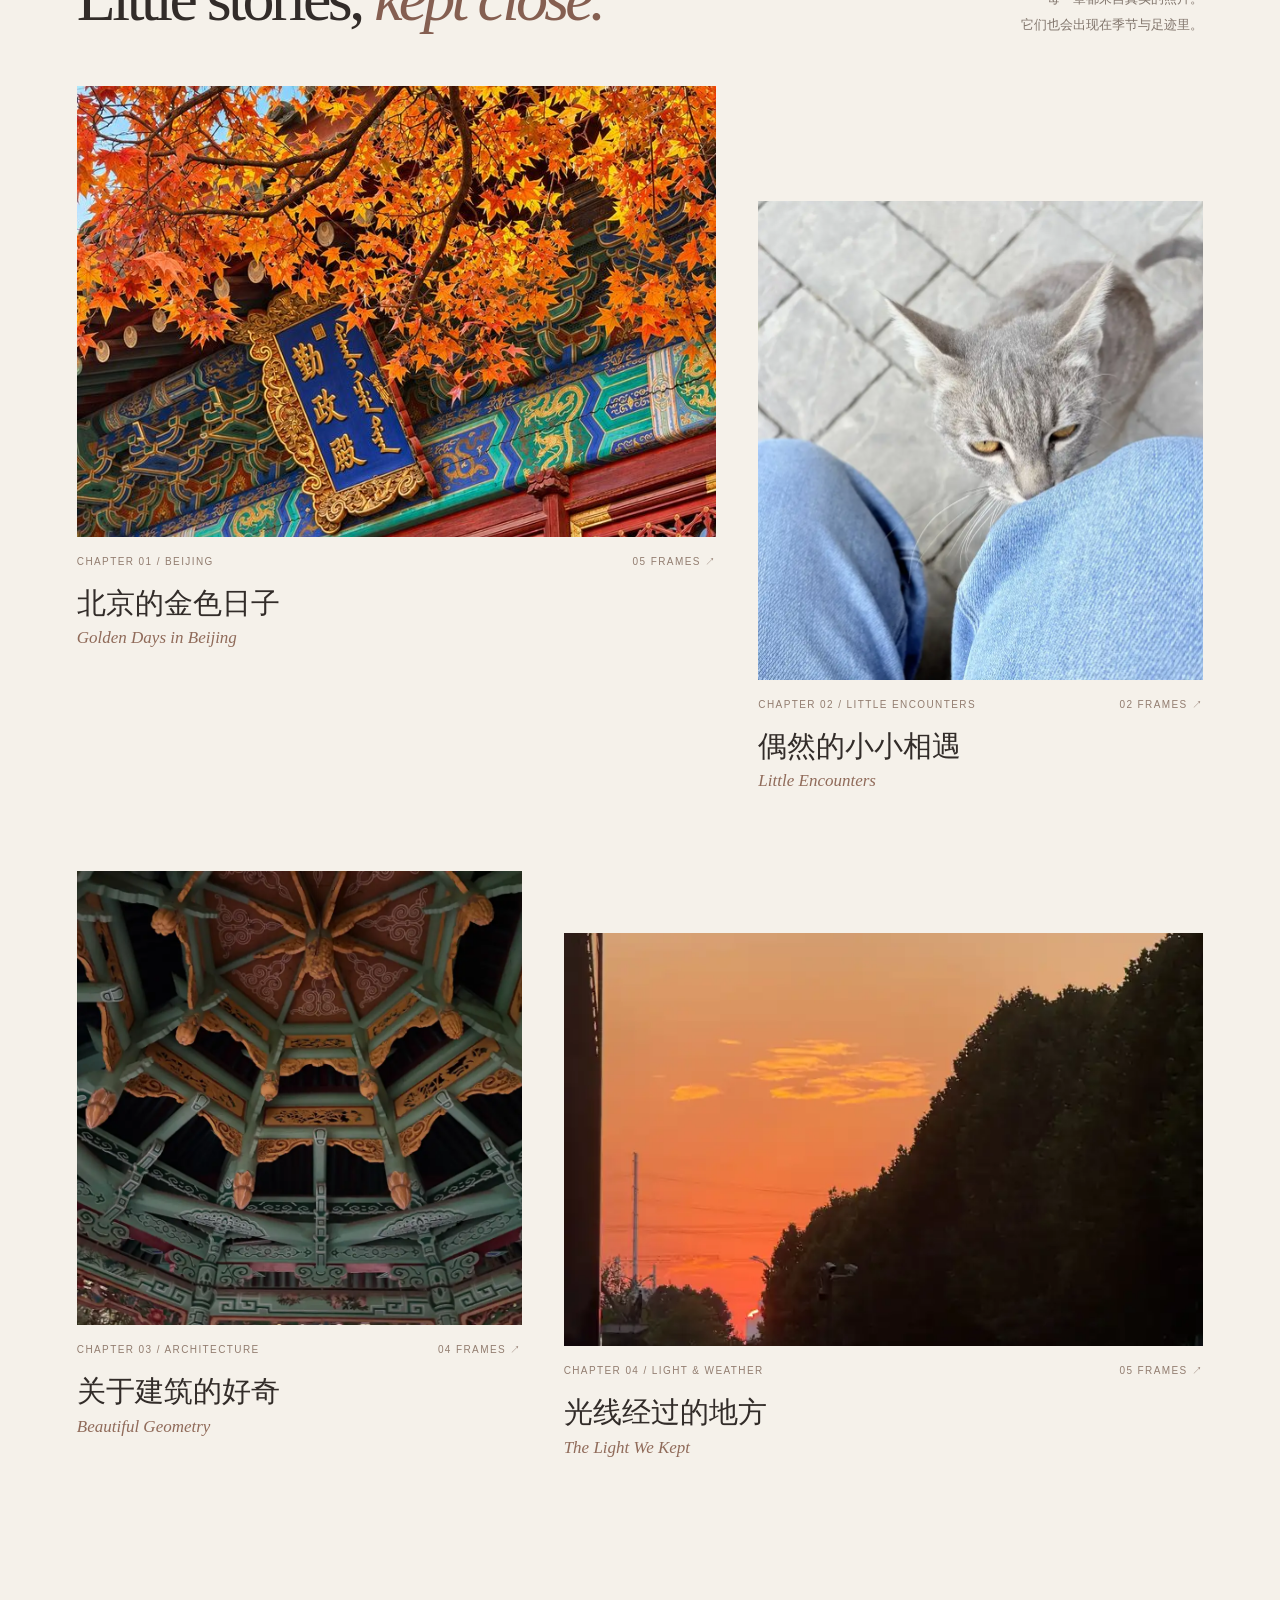
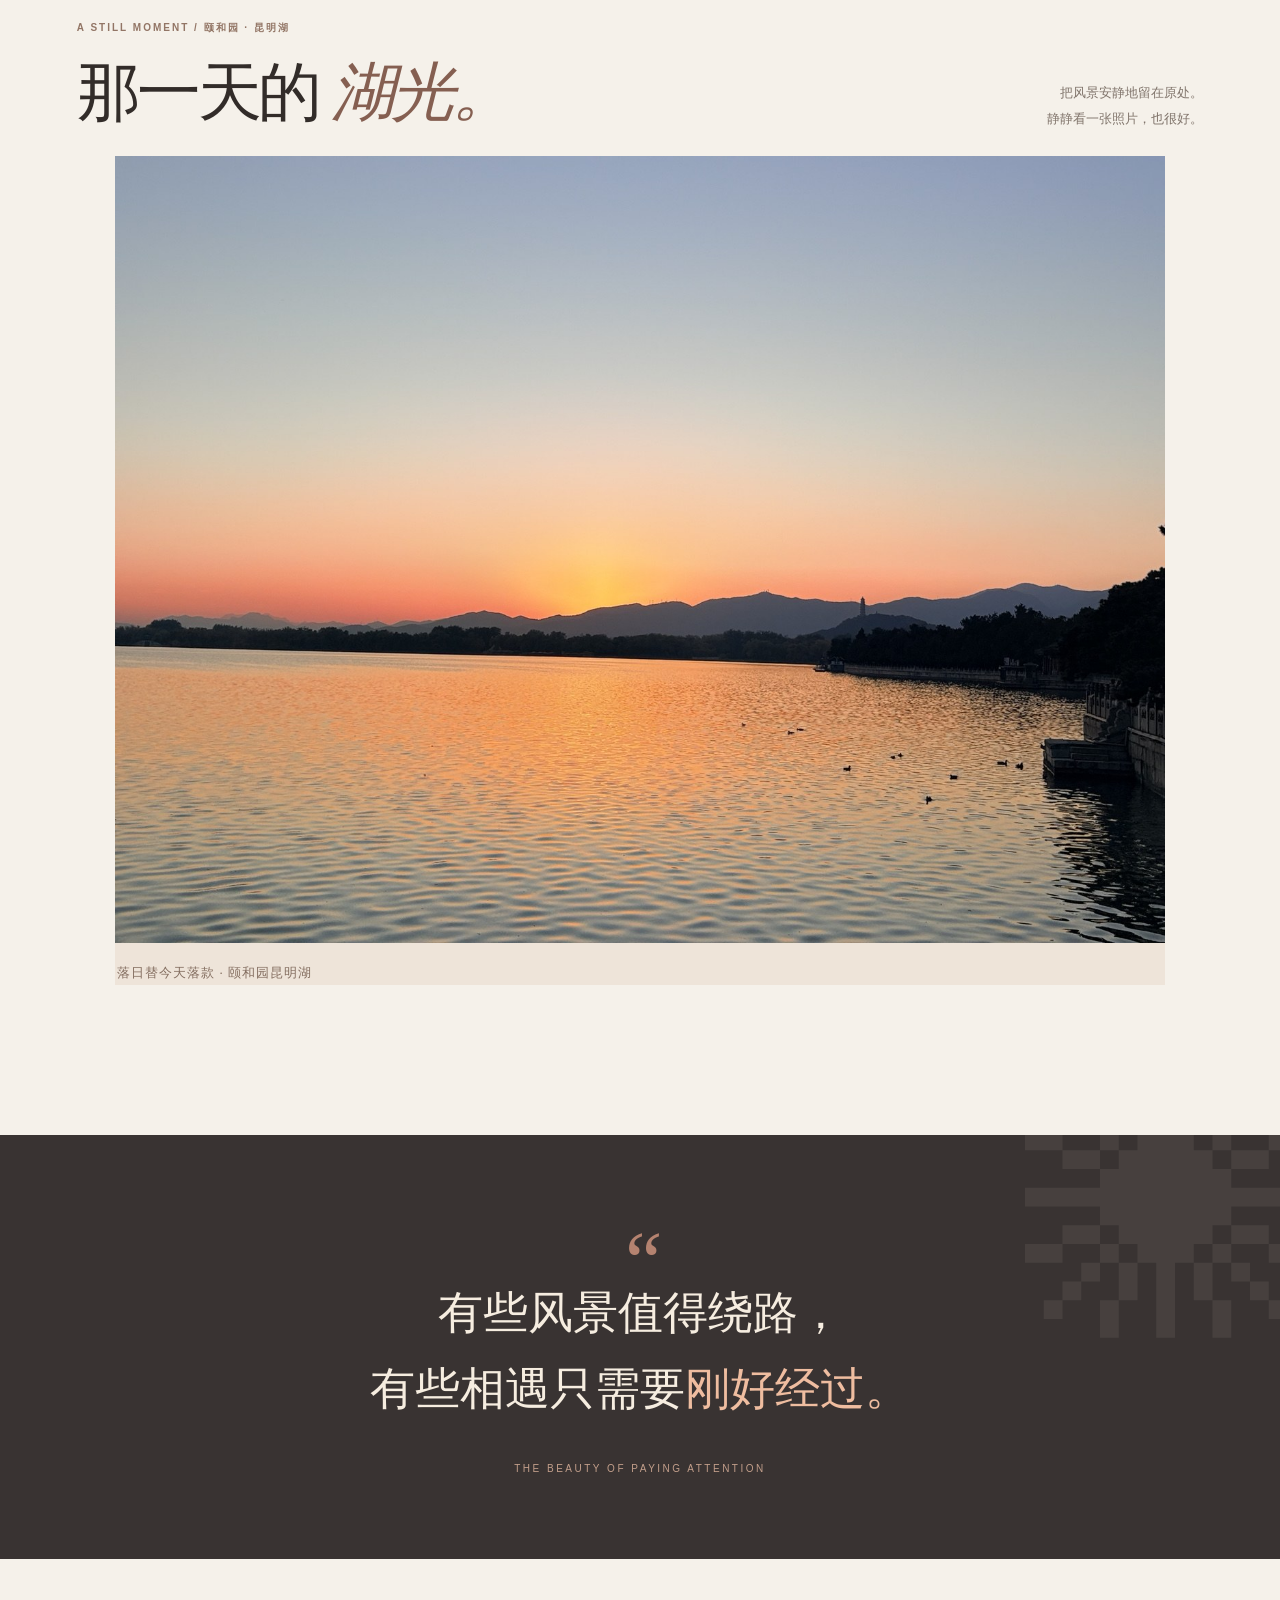
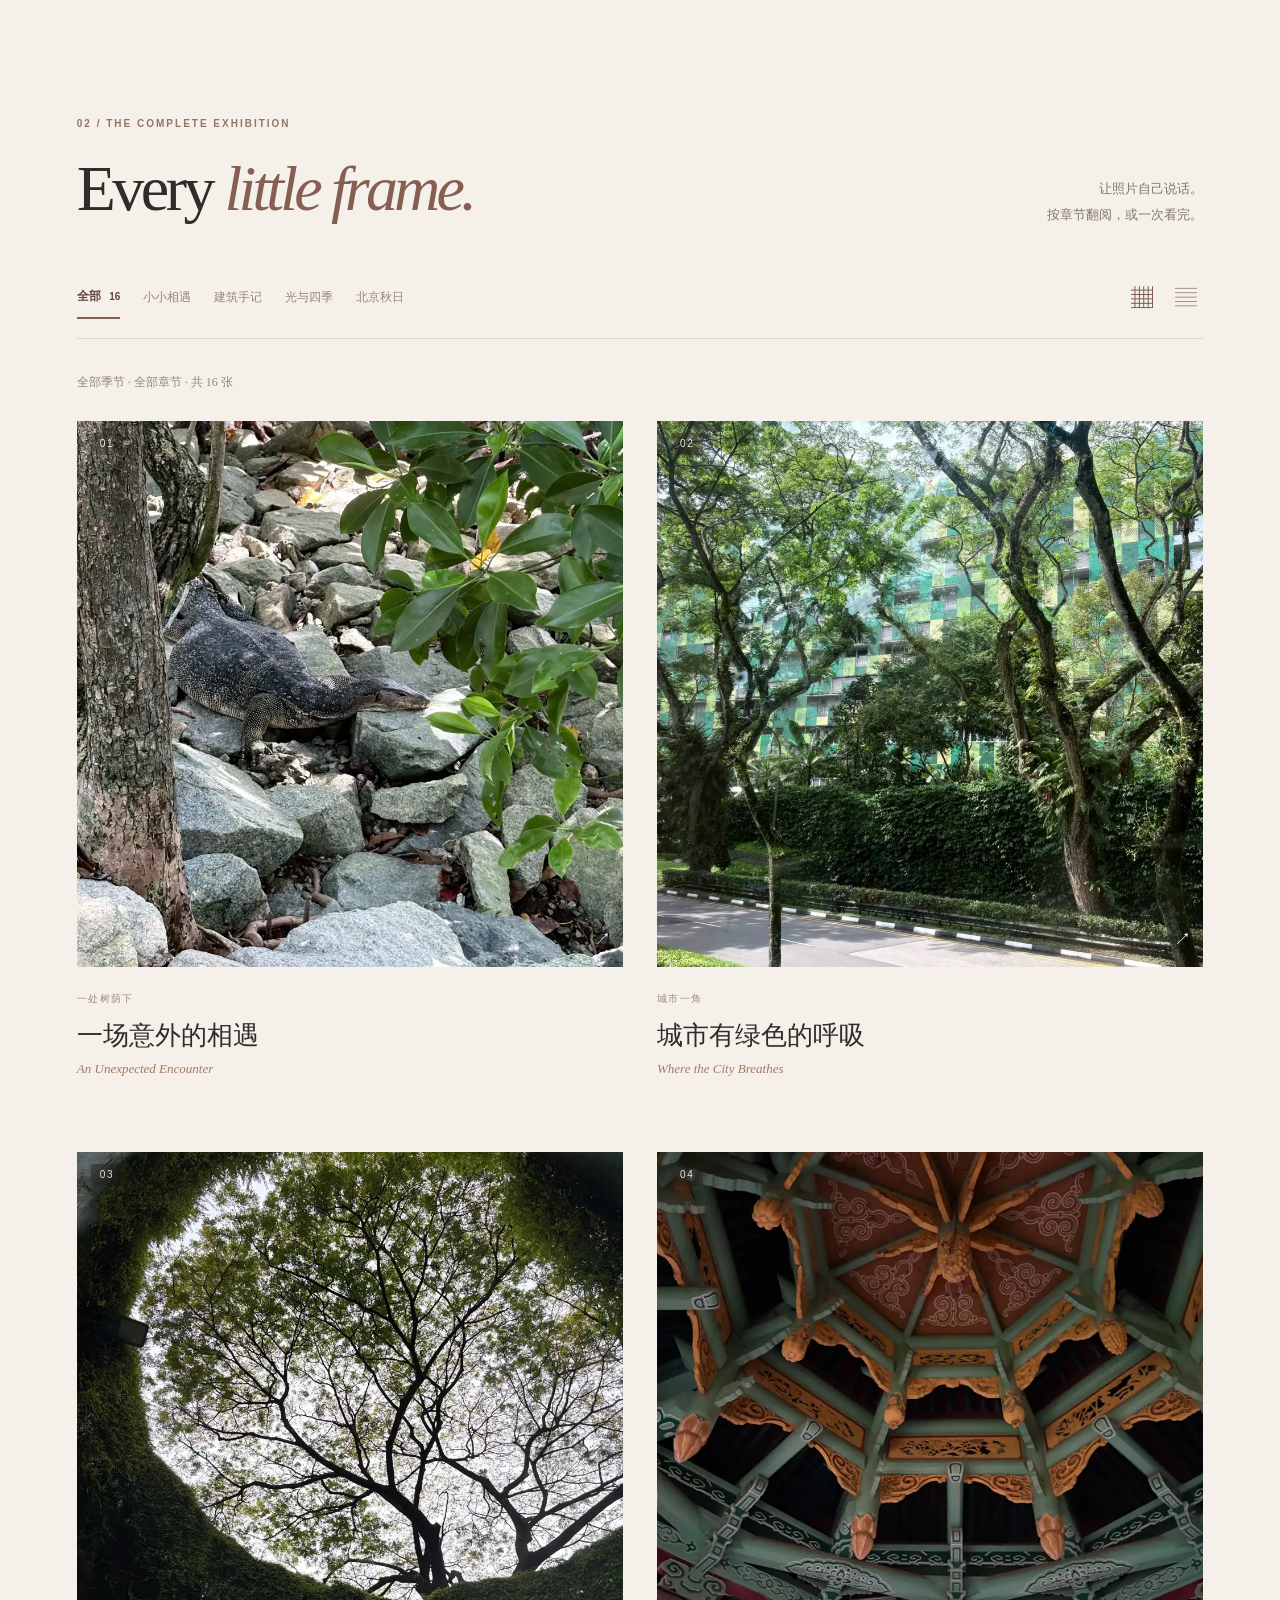
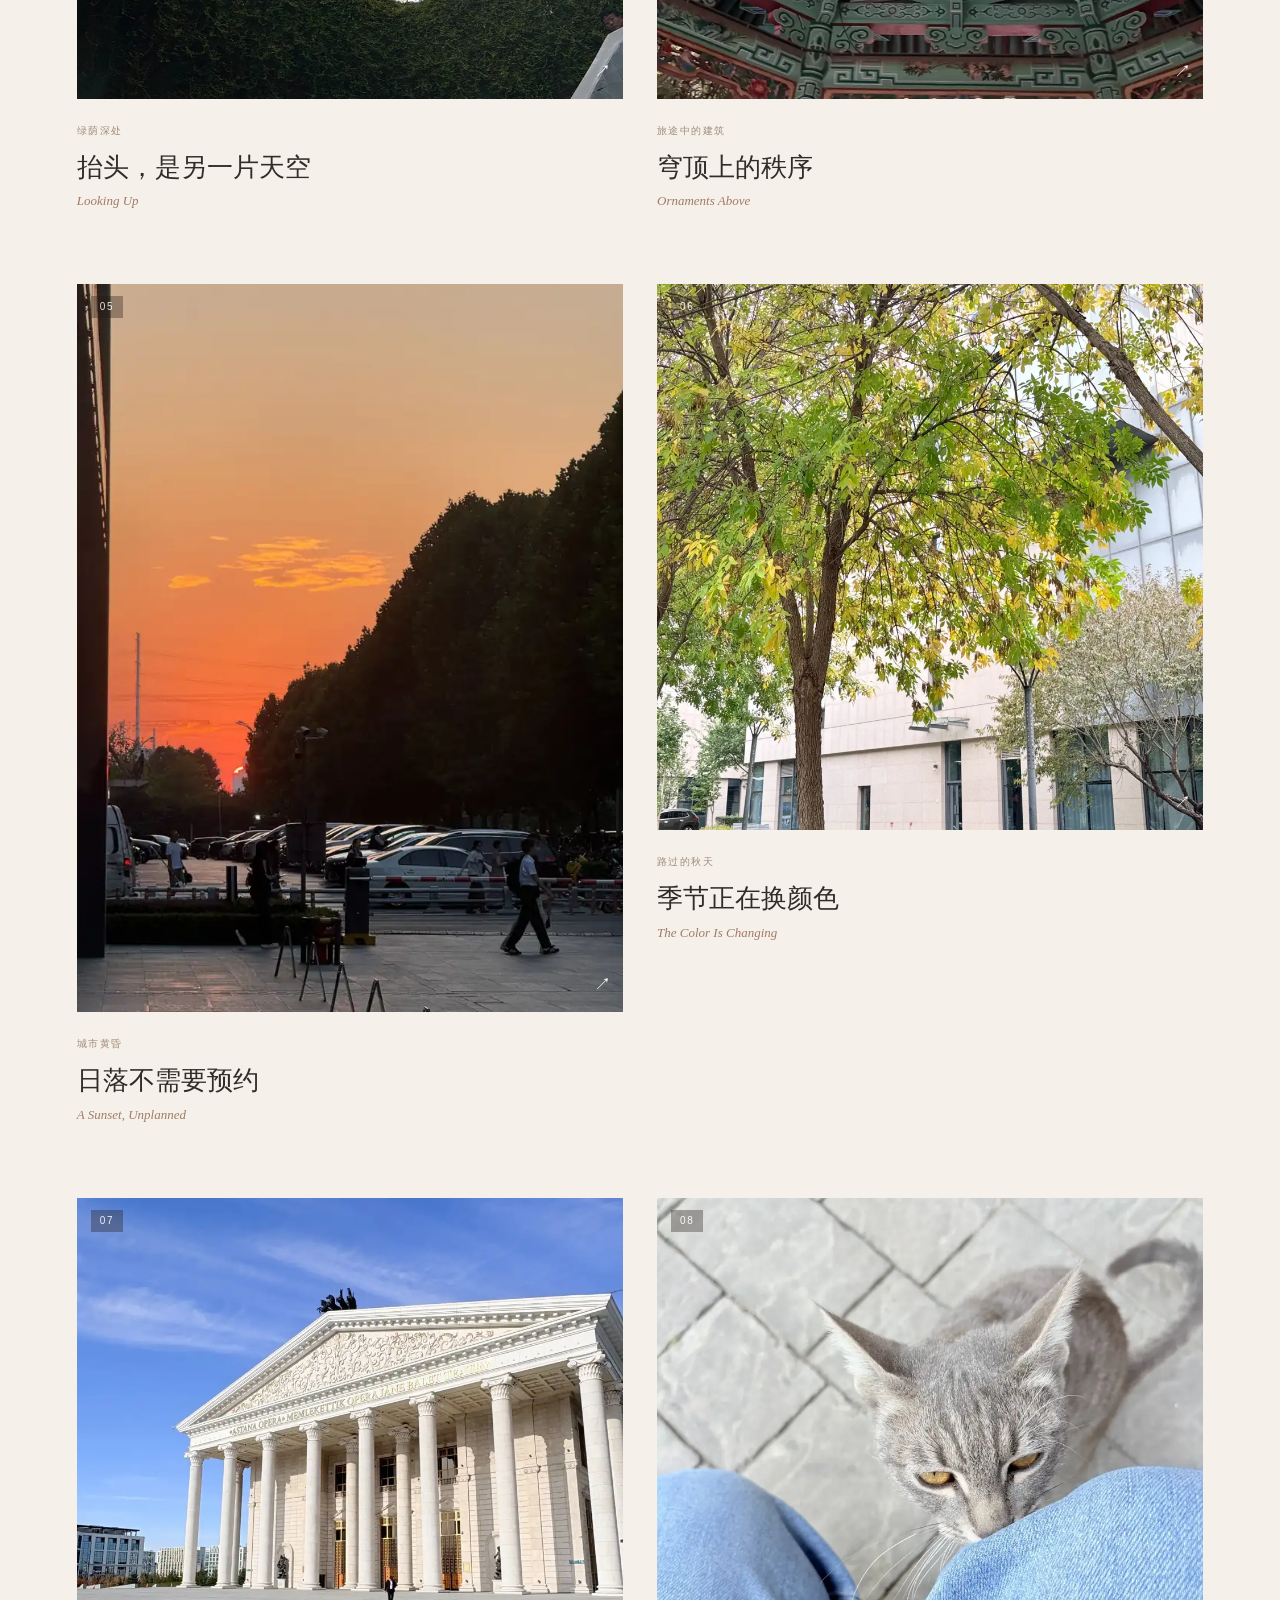
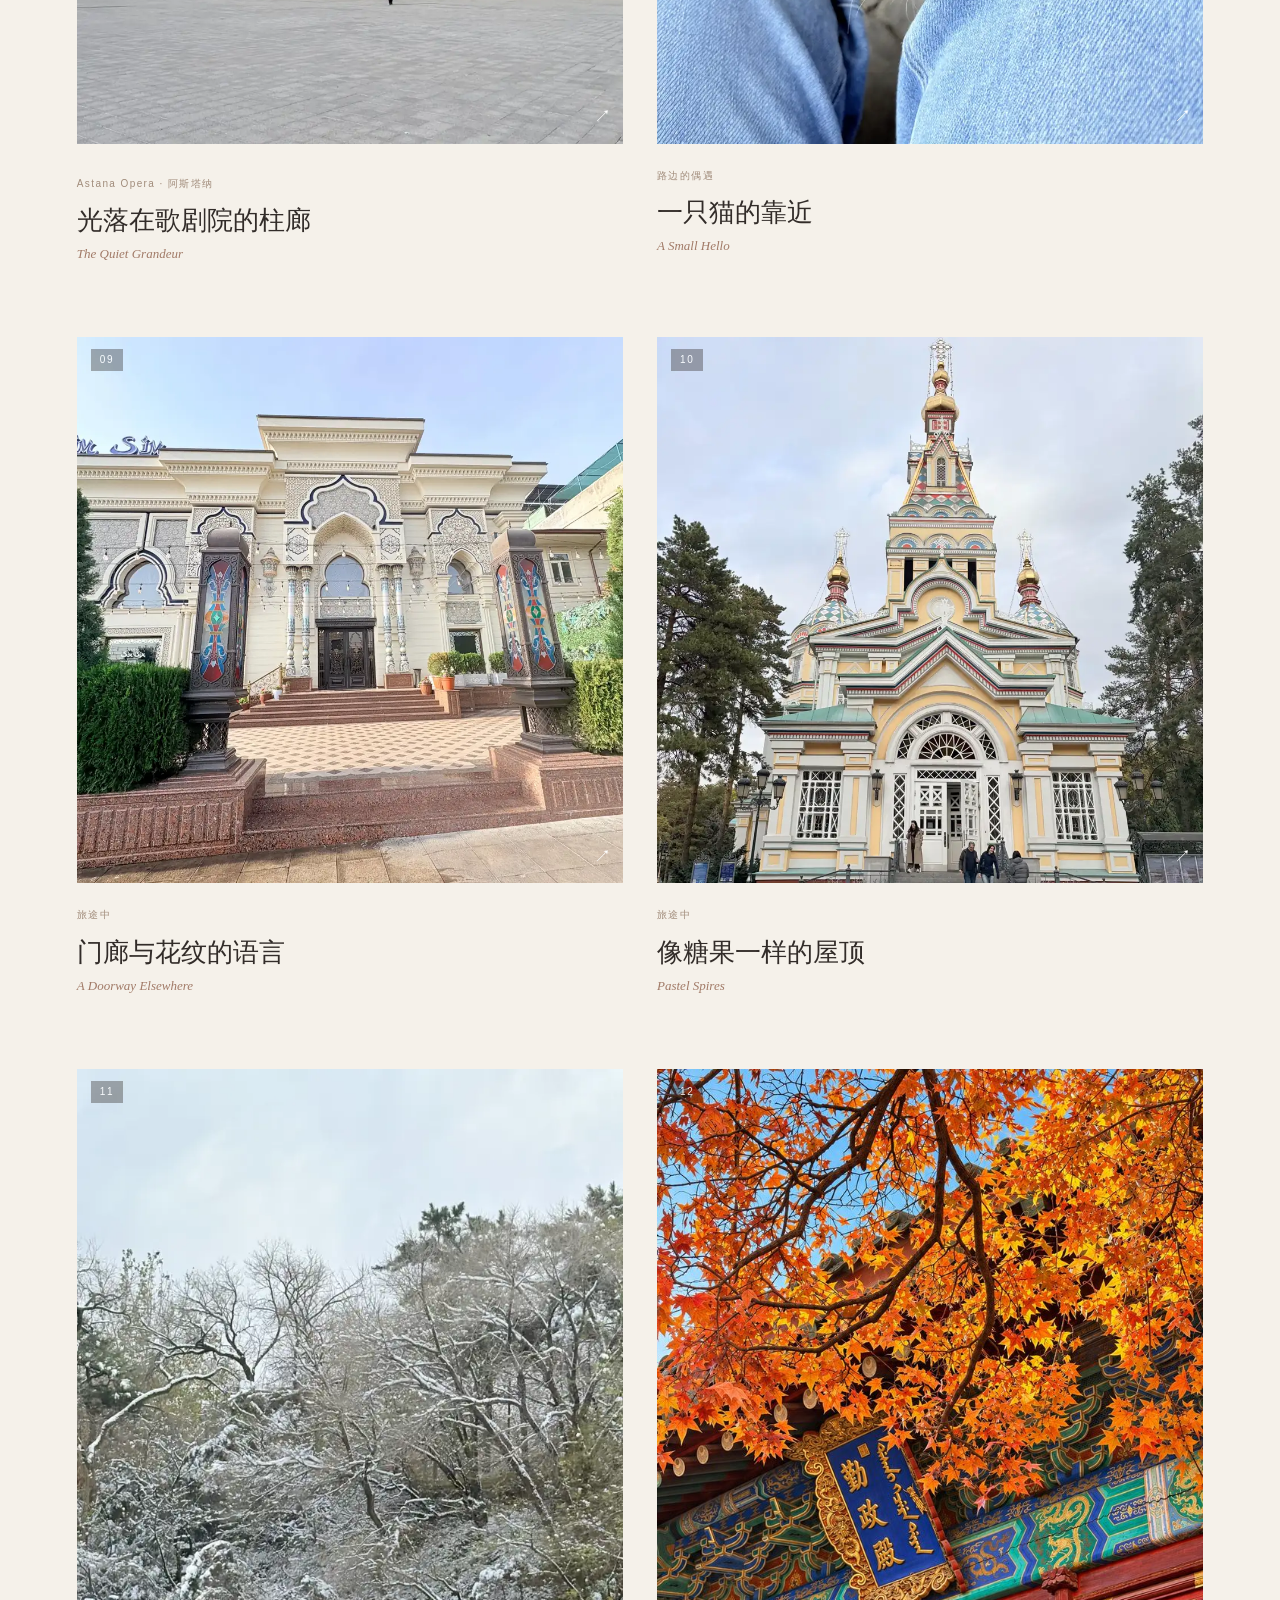
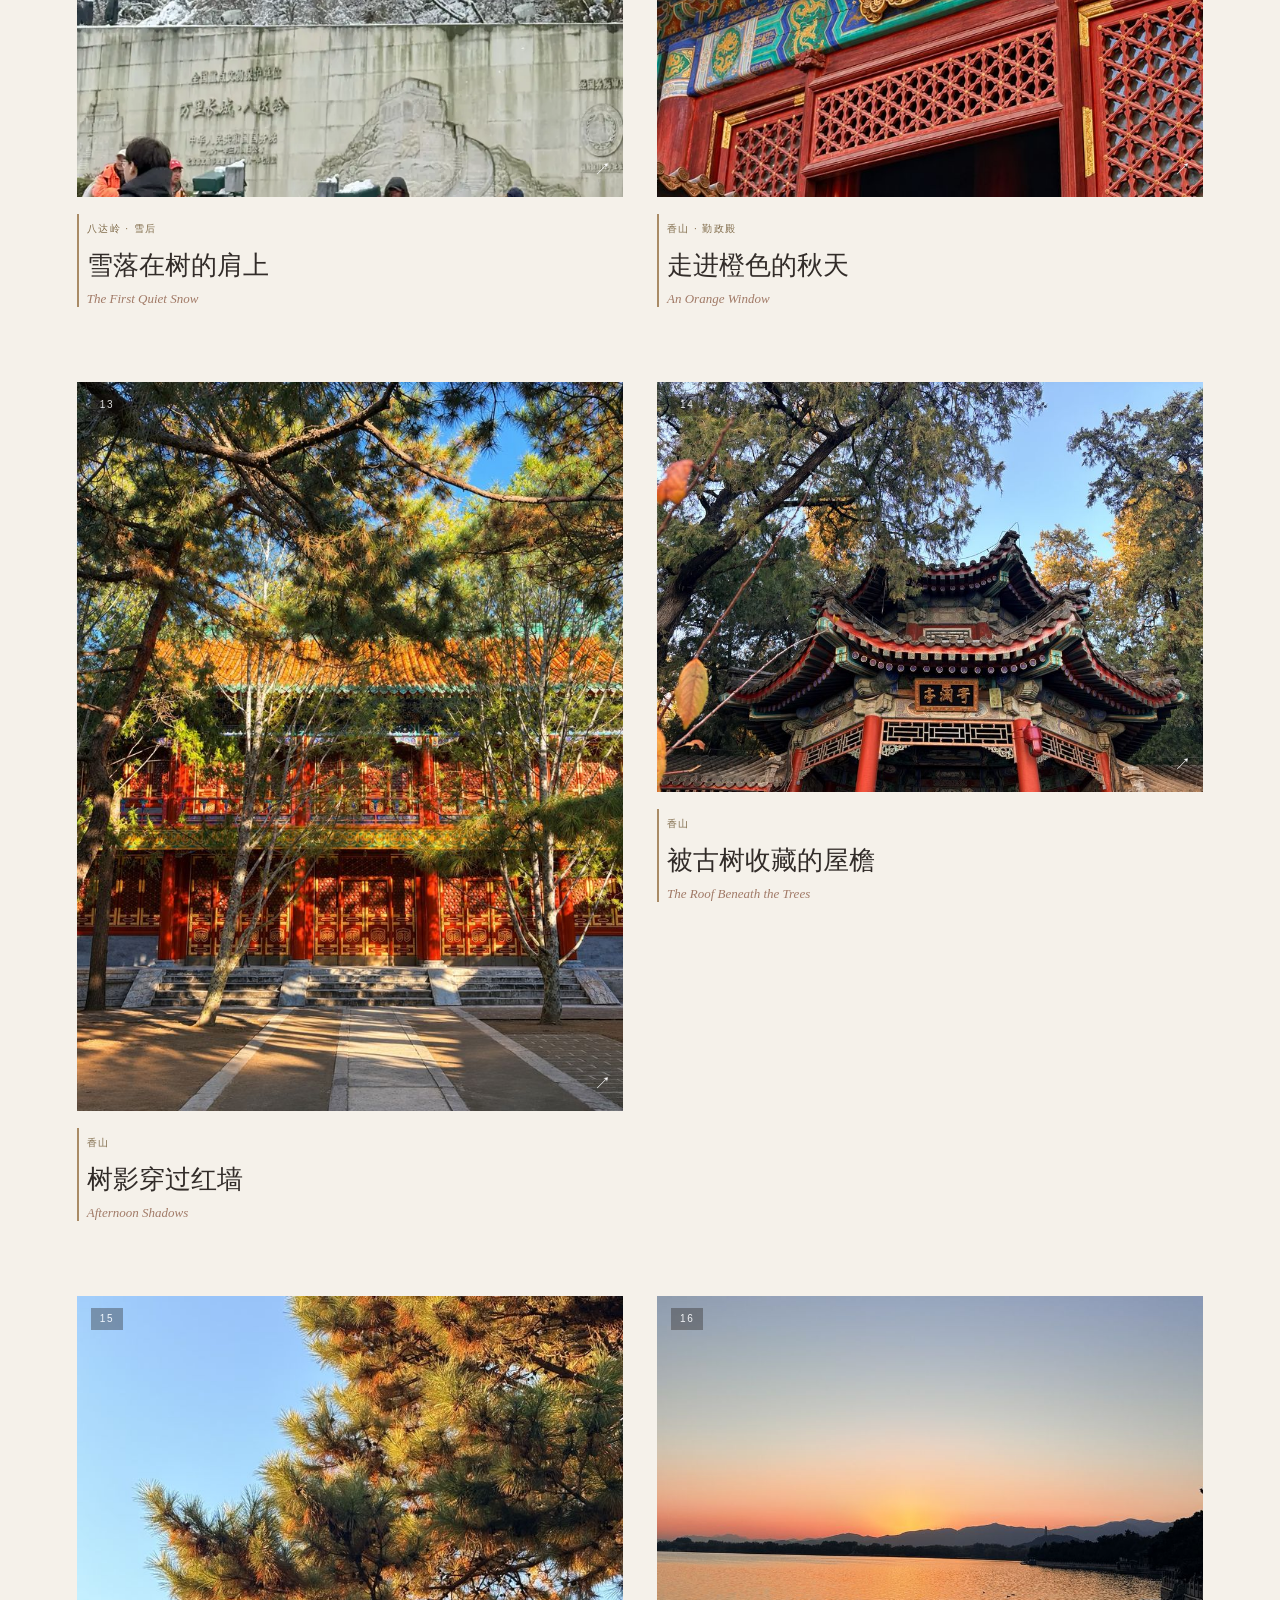
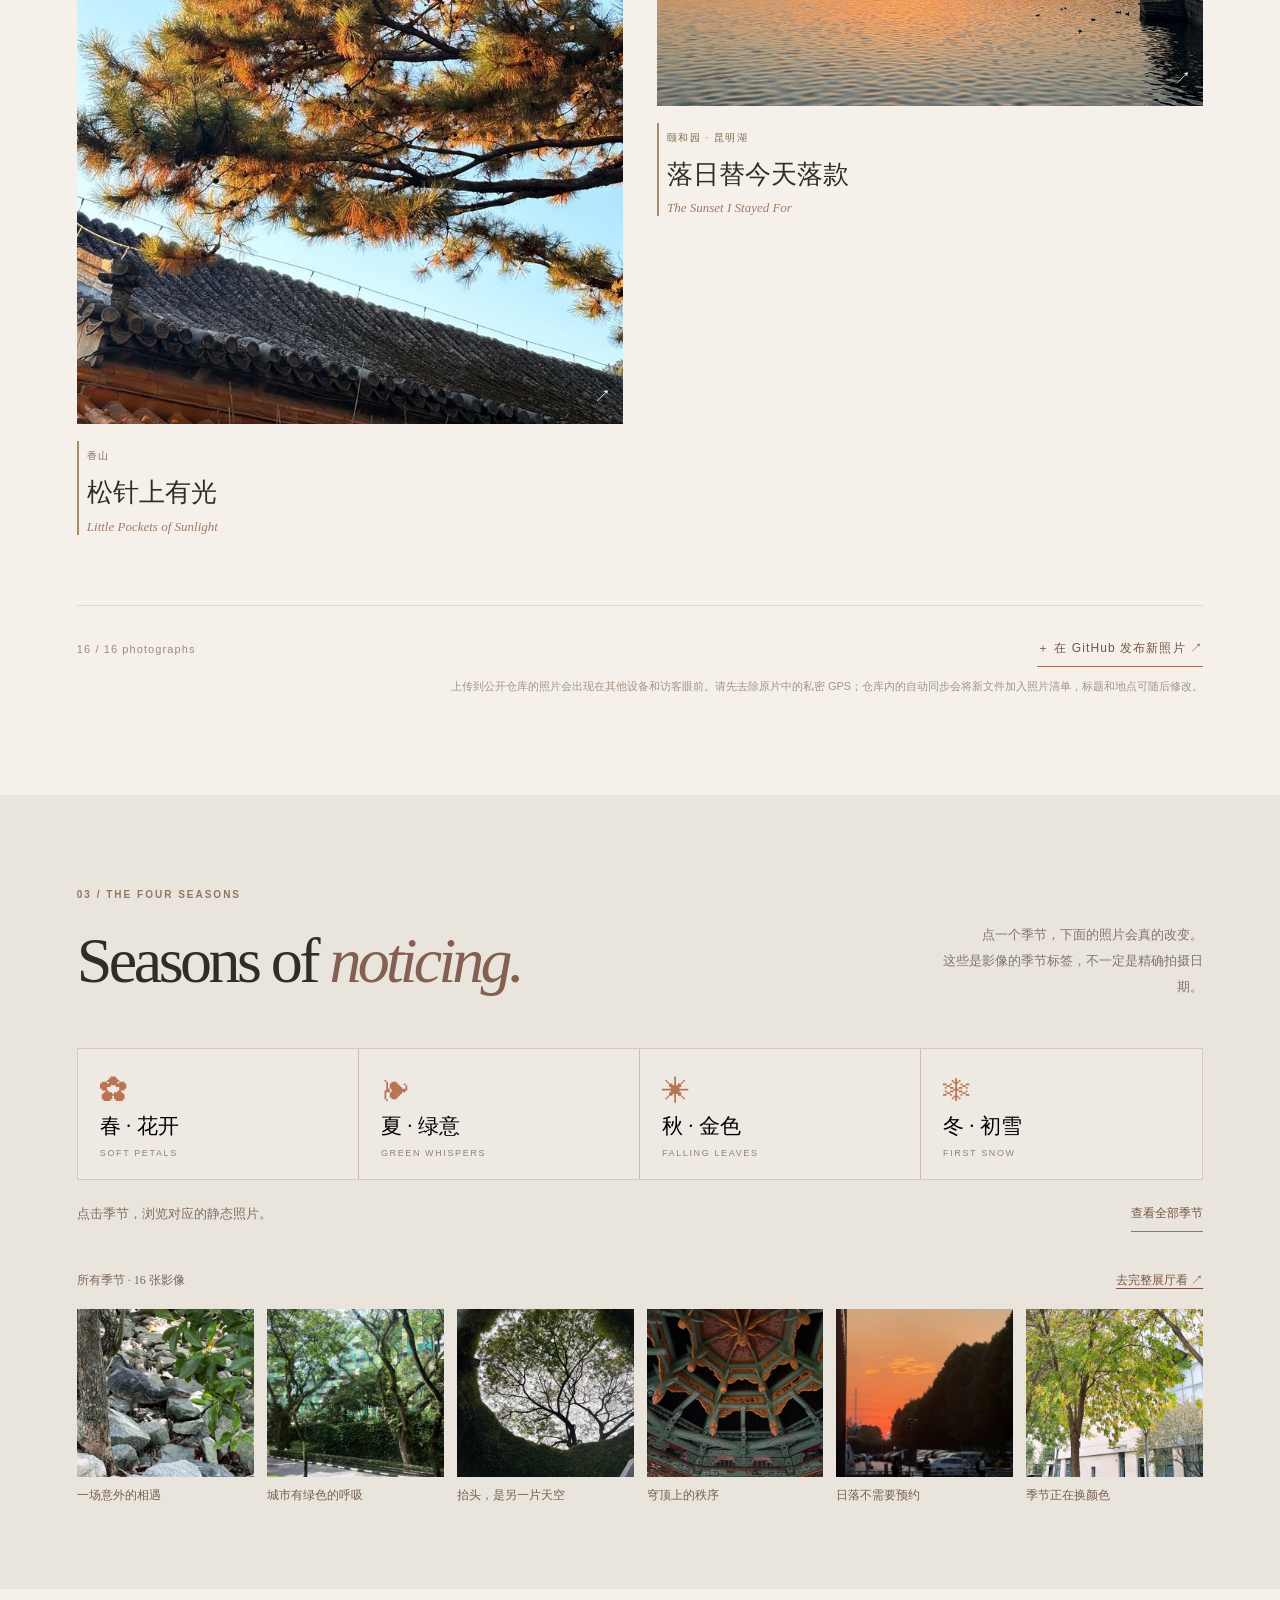
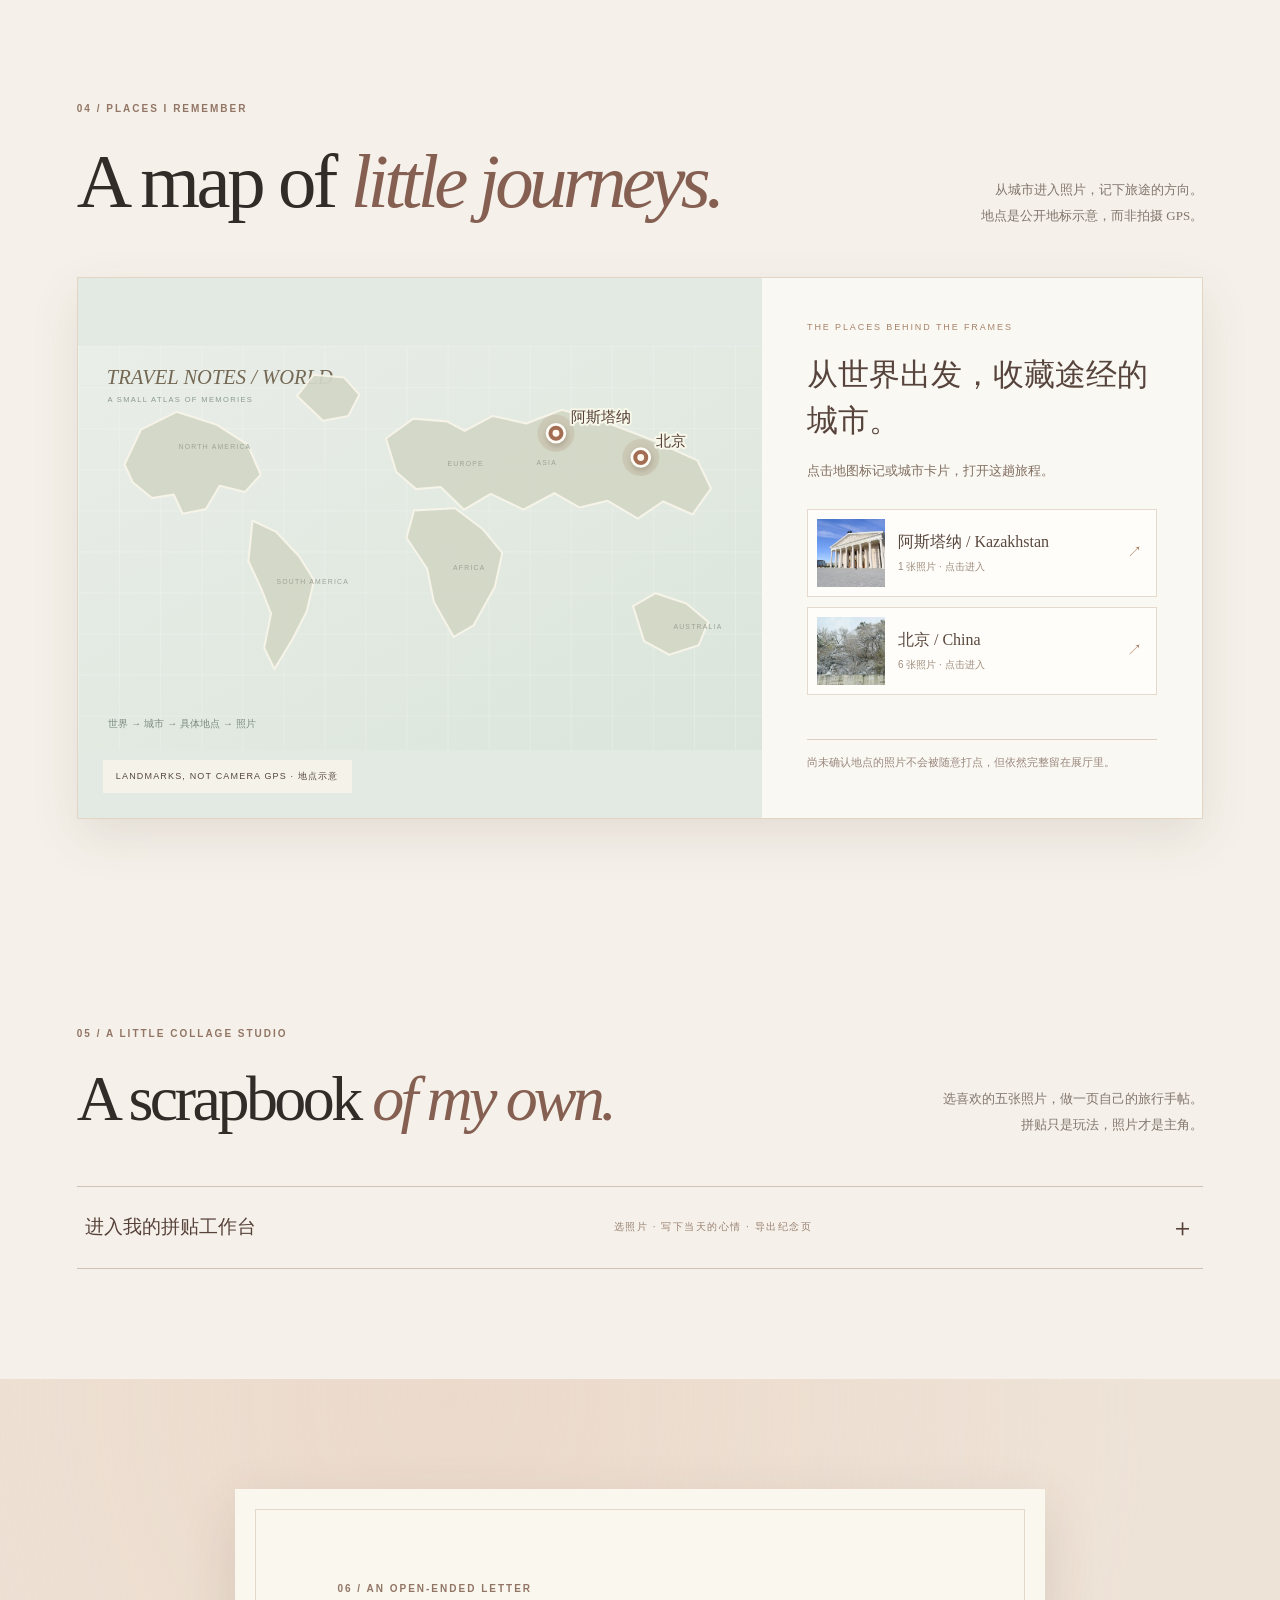
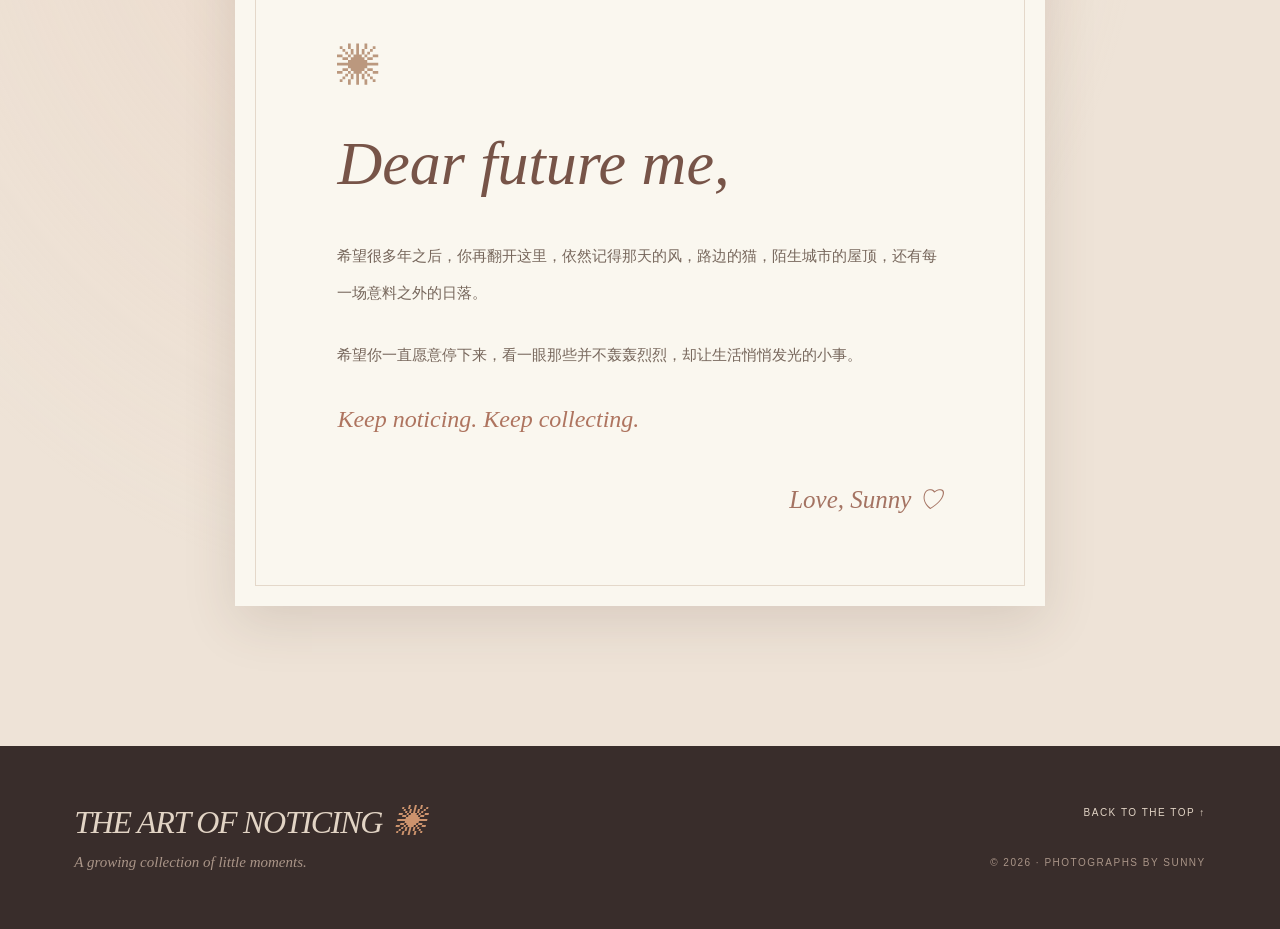
==== commit 779765b9: "design: rebuild magazine cover, selected stories and quieter scrapbook entry" ====
--- a/index.html
+++ b/index.html
@@ -9,6 +9,7 @@
   <title>The Art of Noticing — Sunny's Photo Journal</title>
   <link rel="icon" href="assets/favicon.svg" type="image/svg+xml">
   <link rel="stylesheet" href="css/style.css?v=20261111-10">
+  <link rel="stylesheet" href="css/editorial-v2.css?v=20261111-1">
   <script defer src="data/embedded_photos.js"></script>
   <script defer src="data/photos.js?v=20261111-4"></script>
   <script defer src="js/app.js?v=20261111-10"></script>
@@ -18,40 +19,61 @@
   <div class="scroll-indicator" id="scrollIndicator"></div>
   <header class="header" id="top">
     <a class="wordmark" href="#top" aria-label="返回首页"><span class="mark">S<span class="mark-dot">✺</span></span><span class="brand-copy">THE ART OF NOTICING<small>A PERSONAL PHOTO JOURNAL</small></span></a>
-    <nav class="desktop-nav" aria-label="主导航"><a href="#issues">ISSUES</a><a href="#archive">THE ARCHIVE</a><a href="#footprints">FOOTPRINTS</a><a href="#studio">COLLAGE STUDIO</a><a href="#letter">A LITTLE NOTE</a></nav>
+    <nav class="desktop-nav" aria-label="主导航"><a href="#issues">JOURNAL</a><a href="#archive">PHOTOGRAPHS</a><a href="#footprints">PLACES</a><a href="#studio">SCRAPBOOK</a></nav>
     <a href="#archive" class="header-link">EXPLORE <span aria-hidden="true">↗</span></a>
   </header>
   <main>
-    <section class="hero" aria-labelledby="heroTitle">
-      <div class="hero-topline"><span>VOL. 001 — AN ONGOING JOURNAL</span><span>COLLECTED BY SUNNY</span></div>
-      <div class="hero-text"><p class="eyebrow"><span class="star">✺</span> BEIJING, ASTANA, AND ALL THE SMALL ENCOUNTERS</p><h1 id="heroTitle">The Art <i>of</i><br>Noticing<span class="title-period">.</span></h1><p class="hero-cn">把那些微小的、美好的、<br>不经意的瞬间，留在这里。</p><p class="hero-description">香山的叶、阿斯塔纳的柱廊，还有路边走近镜头的猫。<br>这是属于我的、还在继续的一本摄影杂志。</p><a class="text-link hero-cta" href="#issues">OPEN THE JOURNAL <span>↗</span></a></div>
-      <div class="hero-composition" aria-label="摄影杂志封面拼贴">
-        <div class="hero-ring"></div><figure class="cover-main"><img src="assets/photos/01-qinzhengdian.jpg" alt="香山勤政殿前金橙色的秋叶"><figcaption>01 / BEIJING, IN GOLD</figcaption></figure>
-        <figure class="cover-floating cover-cat"><img src="assets/photos/08-gray-cat.webp" alt="探头靠近镜头的灰色猫咪"><figcaption>a small hello ♡</figcaption></figure>
-        <figure class="cover-floating cover-snow"><img src="assets/photos/11-first-snow.webp" alt="雪后的树枝"><figcaption>and then, snow.</figcaption></figure>
-        <span class="hero-handwriting" aria-hidden="true">from Beijing<br>to Astana.</span><span class="cover-seal" aria-hidden="true">a life<br>in frames<br>✳</span>
-      </div>
-      <div class="hero-bottom"><span>01 — TURN THE PAGE</span><span>SCROLL TO WANDER <b>↓</b></span></div>
-    </section>
+    <section class="hero editorial-hero" aria-labelledby="heroTitle">
+  <div class="hero-topline"><span>VOL. 001 / A PRIVATE PHOTO JOURNAL</span><span>PHOTOGRAPHS & LITTLE STORIES · 2026</span></div>
+  <div class="hero-layout">
+    <figure class="hero-cover">
+      <img src="assets/photos/01-qinzhengdian.jpg" alt="北京秋天的古建筑与金色枝叶，作为摄影杂志封面" fetchpriority="high">
+      <figcaption><span>COVER STORY / BEIJING IN GOLD</span><span>01 — THE BEGINNING</span></figcaption>
+    </figure>
+    <div class="hero-text">
+      <p class="eyebrow">THE ART OF PAYING ATTENTION <span aria-hidden="true">✳</span></p>
+      <h1 id="heroTitle">The Art<br><i>of</i> Noticing<span class="title-period">.</span></h1>
+      <p class="hero-cn">把日子里不经意的美，<br>慢慢收藏起来。</p>
+      <p class="hero-description">秋日的光、陌生城市的屋檐、还有偶然遇见的小生命。这里不是旅行攻略，是一本仍在生长的私人摄影杂志。</p>
+      <a class="text-link hero-cta" href="#issues">FLIP THROUGH THE STORIES <span aria-hidden="true">↗</span></a>
+    </div>
+  </div>
+  <div class="hero-bottom"><span>AN ONGOING COLLECTION OF REAL MOMENTS</span><span>SCROLL TO EXPLORE <b aria-hidden="true">↓</b></span></div>
+</section>
 
-    <section class="intro-paper reveal" id="issues" aria-labelledby="issuesTitle">
-      <div class="chapter-number"><span>EDITOR'S LETTER</span><span>NO. 00</span></div>
-      <p class="italic-line">Collecting moments, not milestones.</p>
-      <h2 id="issuesTitle">生活不是每一天都特别。<br><em>但总有值得记住的瞬间。</em></h2>
-      <p>某只主动靠近的猫，一道偶然遇见的晚霞，一座陌生城市里的建筑。它们没有必要属于同一座城市、同一个季节，甚至不需要一个宏大的故事。</p>
-      <p>这是一本慢慢长大的摄影杂志。今天多了一页，明天也许又有新的故事。</p>
-      <div class="intro-signature">Love, Sunny <span>✺</span></div>
-    </section>
+    <section class="intro-paper editorial-letter" id="issues" aria-labelledby="issuesTitle">
+  <div class="chapter-number"><span>EDITOR'S NOTE</span><span>NO. 001</span></div>
+  <p class="italic-line">Collecting moments, not milestones.</p>
+  <h2 id="issuesTitle">生活不必每一天都特别，<br><em>但总有一些瞬间，值得留住。</em></h2>
+  <p>这里的照片来自不同城市、季节和偶遇。我想让它们保持原来的样子——安静、真实，也带着一点当时的心情。</p>
+  <div class="intro-signature">Love, Sunny <span aria-hidden="true">✳</span></div>
+</section>
 
     <section class="issues-section section-wrap" aria-labelledby="featureTitle">
-      <div class="section-heading reveal"><div><span class="overline">01 / CURATED STORIES</span><h2 id="featureTitle">A few <i>little stories.</i></h2></div><p>每一章都来自真实的照片。<br>它们也会出现在季节与足迹里。</p></div>
-      <div class="feature-grid">
-        <a href="#archive" data-target-filter="encounters" class="feature-card feature-encounters reveal"><div class="feature-image"><img src="assets/photos/08-gray-cat.webp" alt="灰色小猫靠近镜头" loading="lazy"></div><div class="feature-line"><span>CHAPTER 01 / THE LITTLE ONES</span><span>02 FRAMES ↗</span></div><h3>偶然的小小相遇 <em>Little Encounters</em></h3></a>
-        <a href="#archive" data-target-filter="architecture" class="feature-card feature-architecture reveal"><div class="feature-image"><img src="assets/photos/04-painted-ceiling.webp" alt="传统建筑精致的彩绘藻井" loading="lazy"></div><div class="feature-line"><span>CHAPTER 02 / ELSEWHERE</span><span>04 FRAMES ↗</span></div><h3>关于建筑的好奇 <em>Beautiful Geometry</em></h3></a>
-        <a href="#archive" data-target-filter="landscapes" class="feature-card feature-landscapes reveal"><div class="feature-image"><img src="assets/photos/05-city-sunset.webp" alt="橘红色晚霞" loading="lazy"></div><div class="feature-line"><span>CHAPTER 03 / LIGHT & WEATHER</span><span>05 FRAMES ↗</span></div><h3>光线经过的地方 <em>The Light We Kept</em></h3></a>
-        <a href="#archive" data-target-filter="beijing" class="feature-card feature-beijing reveal"><div class="feature-image"><img src="assets/photos/01-qinzhengdian.jpg" alt="香山秋季的金橙枫叶和古建筑" loading="lazy"></div><div class="feature-line"><span>CHAPTER 04 / BEIJING</span><span>05 FRAMES ↗</span></div><h3>北京的最后金色日子 <em>Golden Days</em></h3></a>
-      </div>
-    </section>
+      <div class="section-heading reveal"><div><span class="overline">01 / SELECTED STORIES</span><h2 id="featureTitle">Little stories, <i>kept close.</i></h2></div><p>每一章都来自真实的照片。<br>它们也会出现在季节与足迹里。</p></div>
+      <div class="feature-grid editorial-features">
+  <a href="#archive" data-target-filter="beijing" class="feature-card feature-beijing">
+    <div class="feature-image"><img src="assets/photos/03-pavilion.jpg" alt="北京秋天被古树与金色阳光环绕的屋檐" loading="lazy"></div>
+    <div class="feature-line"><span>CHAPTER 01 / BEIJING</span><span>05 FRAMES ↗</span></div>
+    <h3>北京的金色日子 <em>Golden Days in Beijing</em></h3>
+  </a>
+  <a href="#archive" data-target-filter="encounters" class="feature-card feature-encounters">
+    <div class="feature-image"><img src="assets/photos/08-gray-cat.webp" alt="靠近镜头的灰色猫咪" loading="lazy"></div>
+    <div class="feature-line"><span>CHAPTER 02 / LITTLE ENCOUNTERS</span><span>02 FRAMES ↗</span></div>
+    <h3>偶然的小小相遇 <em>Little Encounters</em></h3>
+  </a>
+  <a href="#archive" data-target-filter="architecture" class="feature-card feature-architecture">
+    <div class="feature-image"><img src="assets/photos/04-painted-ceiling.webp" alt="建筑内部的传统彩绘穹顶" loading="lazy"></div>
+    <div class="feature-line"><span>CHAPTER 03 / ARCHITECTURE</span><span>04 FRAMES ↗</span></div>
+    <h3>关于建筑的好奇 <em>Beautiful Geometry</em></h3>
+  </a>
+  <a href="#archive" data-target-filter="landscapes" class="feature-card feature-landscapes">
+    <div class="feature-image"><img src="assets/photos/05-city-sunset.webp" alt="晚霞将天空染成橘红色" loading="lazy"></div>
+    <div class="feature-line"><span>CHAPTER 04 / LIGHT & WEATHER</span><span>05 FRAMES ↗</span></div>
+    <h3>光线经过的地方 <em>The Light We Kept</em></h3>
+  </a>
+</div>
+</section>
 
     <section class="still-feature section-wrap" id="moment" aria-labelledby="stillTitle">
       <div class="section-heading"><div><span class="overline">A STILL MOMENT / 颐和园 · 昆明湖</span><h2 id="stillTitle">那一天的 <i>湖光。</i></h2></div><p>把风景安静地留在原处。<br>静静看一张照片，也很好。</p></div>
@@ -61,7 +83,7 @@
     <section class="interlude" aria-label="摄影短句"><span>“</span><blockquote>有些风景值得绕路，<br>有些相遇只需要<em>刚好经过。</em></blockquote><p>THE BEAUTY OF PAYING ATTENTION</p></section>
 
     <section class="archive-section section-wrap" id="archive" aria-labelledby="archiveTitle">
-      <div class="section-heading reveal"><div><span class="overline">02 / THE PHOTO ARCHIVE</span><h2 id="archiveTitle">The <i>collected frames.</i></h2></div><p>按章节或季节收藏瞬间。<br>地点不同，装裱也有自己的性格。</p></div>
+      <div class="section-heading reveal"><div><span class="overline">02 / THE COMPLETE EXHIBITION</span><h2 id="archiveTitle">Every <i>little frame.</i></h2></div><p>让照片自己说话。<br>按章节翻阅，或一次看完。</p></div>
       <div class="archive-toolbar"><div class="filter-tabs" role="group" aria-label="影像分类"><button class="active" data-filter="all" aria-pressed="true">全部 <b id="photoCount">16</b></button><button data-filter="encounters" aria-pressed="false">小小相遇</button><button data-filter="architecture" aria-pressed="false">建筑手记</button><button data-filter="landscapes" aria-pressed="false">光与四季</button><button data-filter="beijing" aria-pressed="false">北京秋日</button></div><div class="view-modes" role="group" aria-label="布局模式"><button data-mode="editorial" aria-label="杂志布局" aria-pressed="true" class="active">▦</button><button data-mode="grid" aria-label="整齐网格" aria-pressed="false">▤</button></div></div>
       <p class="filter-note" id="activeFilterNote" aria-live="polite">展示全部照片 · 地点不明确的作品仍会留在展厅中。</p>
       <div id="photoWall" class="photo-wall" aria-live="polite"></div>
@@ -72,7 +94,7 @@
     <section class="season-section" aria-labelledby="seasonTitle"><div class="section-wrap"><div class="section-heading reveal"><div><span class="overline">03 / THE FOUR SEASONS</span><h2 id="seasonTitle">Seasons of <i>noticing.</i></h2></div><p>点一个季节，下面的照片会真的改变。<br>这些是影像的季节标签，不一定是精确拍摄日期。</p></div><div class="seasons" role="group" aria-label="切换四季氛围"><button data-season="spring" aria-pressed="false"><span class="season-mark">✿</span><b>春 · 花开</b><small>SOFT PETALS</small></button><button data-season="summer" aria-pressed="false"><span class="season-mark">❧</span><b>夏 · 绿意</b><small>GREEN WHISPERS</small></button><button data-season="autumn" aria-pressed="true" class="active"><span class="season-mark">✳</span><b>秋 · 金色</b><small>FALLING LEAVES</small></button><button data-season="winter" aria-pressed="false"><span class="season-mark">❄</span><b>冬 · 初雪</b><small>FIRST SNOW</small></button></div><div class="season-controls"><span id="seasonDescription">静静收藏金色的秋天。</span><div class="season-actions"><button id="resetSeason" class="underlined">查看全部季节</button></div></div><div class="season-preview-head"><span id="seasonPreviewCount">每一种季节，都有自己的记忆。</span><a href="#archive">去完整展厅看 ↗</a></div><div id="seasonPreview" class="season-preview" aria-live="polite"></div></div></section>
 
     <section class="footprints-section section-wrap" id="footprints" aria-labelledby="footprintsTitle">
-      <div class="section-heading reveal"><div><span class="overline">04 / PLACES I REMEMBER</span><h2 id="footprintsTitle">A map of <i>little journeys.</i></h2></div><p>从世界看两座城市，再进入某一个真实的地点。<br>地图只显示已确认的公共景点，不暴露照片 GPS。</p></div>
+      <div class="section-heading reveal"><div><span class="overline">04 / PLACES I REMEMBER</span><h2 id="footprintsTitle">A map of <i>little journeys.</i></h2></div><p>从城市进入照片，记下旅途的方向。<br>地点是公开地标示意，而非拍摄 GPS。</p></div>
       <div class="footprint-layout">
         <div class="map-panel"><div id="footprintMap" role="group" aria-label="可交互的世界与城市照片足迹示意图"></div><div id="mapFallback" class="map-fallback" hidden>地图暂时不可用，请使用右侧的城市列表。</div><span class="map-caption">LANDMARKS, NOT CAMERA GPS · 地点示意</span></div>
         <aside class="map-side"><button id="mapBack" class="underlined" hidden>← 返回世界</button><span class="map-index">THE PLACES BEHIND THE FRAMES</span><h3 id="mapScopeTitle">世界那么大，先记住这两座城。</h3><p id="mapScopeNote">北京的秋色与初雪，阿斯塔纳的歌剧院。点击城市，打开更具体的旅途。</p><div id="mapPlaces" class="map-places" aria-live="polite"></div><p class="map-disclaimer">尚未确认地点的照片不会被随意打点，但依然完整留在展厅里。</p></aside>
@@ -80,7 +102,10 @@
     </section>
 
     <section class="studio-section section-wrap" id="studio" aria-labelledby="studioTitle"><div class="section-heading reveal"><div><span class="overline">05 / A LITTLE COLLAGE STUDIO</span><h2 id="studioTitle">A scrapbook <i>of my own.</i></h2></div><p>选喜欢的五张照片，做一页自己的旅行手帖。<br>拼贴只是玩法，照片才是主角。</p></div>
-      <div class="studio-controls"><label class="collage-source-label">拼贴素材 <select id="collageCollection"><option value="all">跨越城市 · 精选</option><option value="beijing">北京秋日</option><option value="architecture">建筑手记</option><option value="landscapes">光与四季</option><option value="encounters">小小相遇</option></select></label><div class="studio-presets" role="group" aria-label="拼贴排版"><button data-layout="scattered" class="active" aria-pressed="true">散页</button><button data-layout="orbit" aria-pressed="false">星轨</button><button data-layout="ribbon" aria-pressed="false">时光带</button></div><div class="studio-tools"><button id="collageShuffle">随机重排 ↝</button><button id="collageReset">恢复初始</button><button id="collageExport" class="export">导出纪念手帐 PNG ↗</button></div></div>
+      <details class="studio-disclosure">
+  <summary><span>进入我的拼贴工作台</span><small>选照片 · 写下当天的心情 · 导出纪念页</small><span class="entry-arrow" aria-hidden="true">＋</span></summary>
+  <div class="studio-workspace">
+<div class="studio-controls"><label class="collage-source-label">拼贴素材 <select id="collageCollection"><option value="all">跨越城市 · 精选</option><option value="beijing">北京秋日</option><option value="architecture">建筑手记</option><option value="landscapes">光与四季</option><option value="encounters">小小相遇</option></select></label><div class="studio-presets" role="group" aria-label="拼贴排版"><button data-layout="scattered" class="active" aria-pressed="true">散页</button><button data-layout="orbit" aria-pressed="false">星轨</button><button data-layout="ribbon" aria-pressed="false">时光带</button></div><div class="studio-tools"><button id="collageShuffle">随机重排 ↝</button><button id="collageReset">恢复初始</button><button id="collageExport" class="export">导出纪念手帐 PNG ↗</button></div></div>
       <div class="scrapbook-editor" aria-label="纪念手帐编辑器">
         <div class="scrapbook-intro"><span>THE MEMORY PAGE / 你的纪念手帐</span><p>挑选照片，写下那一天的标题、地点和心情，组合成可以带走的一页。</p></div>
         <div class="scrapbook-fields">
@@ -94,7 +119,10 @@
       </div>
       <div class="collage-picker-head"><span>从画廊挑选五张照片，也可以临时加入自己的图片</span><div class="picker-head-actions"><label for="collageLocalFiles" class="studio-file-label">＋ 选本地图片<input id="collageLocalFiles" type="file" accept="image/*" multiple hidden></label><button type="button" id="collageRandomPhotos">帮我随机选五张 ↝</button></div></div><p class="studio-import-help">本地选图只用于这次编辑，不会自动上传到公开网站；需要长期展示的照片仍请发布到 GitHub。</p><div id="collagePhotoPicker" class="collage-photo-picker" role="group" aria-label="选择五张拼贴照片"></div><div class="collage-board" id="collageBoard" aria-label="可拖动的摄影拼贴画布"><span class="board-top" id="scrapPreviewTop">2026 年秋 · 北京 · 香山</span><div class="board-watermark"><span id="scrapPreviewTitle">在北京收集秋天</span></div><div class="board-sticker" aria-hidden="true">✺<span>MEMORY<br>PAGE</span></div><span class="board-bottom" id="scrapPreviewNote">阳光从树梢落下来，我想把秋天慢慢收好。</span></div>
       <div class="studio-hint"><span>点击上面的缩略图选满五张 · 拖动拼贴调整位置 · 方向键微调 · 导出 PNG</span><span id="studioStatus" role="status" aria-live="polite">你的手帐草稿会自动保存在当前浏览器。</span></div>
-    </section>
+    
+  </div>
+</details>
+</section>
 
     <section class="letter-section" id="letter"><div class="letter-paper reveal"><span class="overline">06 / AN OPEN-ENDED LETTER</span><span class="letter-decoration">✺</span><h2>Dear future me,</h2><p>希望很多年之后，你再翻开这里，依然记得那天的风，路边的猫，陌生城市的屋顶，还有每一场意料之外的日落。</p><p>希望你一直愿意停下来，看一眼那些并不轰轰烈烈，却让生活悄悄发光的小事。</p><p class="letter-final">Keep noticing. Keep collecting.</p><span class="letter-sign">Love, Sunny ♡</span></div></section>
   </main>
--- a/css/style.css
+++ b/css/style.css
@@ -137,28 +137,20 @@
 .studio-import-help{font:11px/1.8 var(--serif);margin:-2px 0 13px;color:#9b8274}
 @media(max-width:560px){.picker-head-actions{width:100%}.collage-picker-head .studio-file-label{flex:1}.collage-picker-head button{flex:1}}
 
-/* Interactive photo essay: Kunming Lake fragment reveal, inspired by 四时画廊. */
-.moment-section{padding-top:clamp(70px,9vw,128px);padding-bottom:clamp(54px,7vw,100px)}
-.moment-section .section-heading{margin-bottom:27px}
-.moment-stage{position:relative;isolation:isolate;width:100%;aspect-ratio:16 / 8.6;min-height:345px;overflow:hidden;background:#252724;box-shadow:0 26px 55px #46332429}
-.moment-fallback,.moment-canvas{position:absolute;inset:0;display:block;width:100%;height:100%;object-fit:cover}
-.moment-fallback{z-index:1;opacity:1;transition:opacity .4s ease}
-.moment-canvas{z-index:2;opacity:0;transition:opacity .14s ease}
-.moment-stage.is-playing .moment-fallback{opacity:0}
-.moment-stage.is-playing .moment-canvas{opacity:1}
-.moment-stage-shade{position:absolute;z-index:3;inset:0;pointer-events:none;background:linear-gradient(to top,#181515bf 0%,#22211d12 54%,#15121032 100%)}
-.moment-overlay{position:absolute;z-index:4;inset:0;display:flex;justify-content:space-between;flex-direction:column;color:#f7eee3;padding:clamp(20px,3vw,46px);pointer-events:none}
-.moment-edition{font:10px/1.6 var(--sans);letter-spacing:.22em;color:#f9f2e8db}
-.moment-overlay h3{font:500 clamp(26px,4vw,58px)/1.2 var(--serif);margin:0 0 10px;text-shadow:0 3px 15px #15110b66}
-.moment-overlay p{font:15px/1.7 var(--serif);margin:0;color:#f7eee4df}
-.moment-controls{display:flex;align-items:center;flex-wrap:wrap;column-gap:25px;row-gap:12px;padding:20px 0 0;border-bottom:1px solid #e1d6c9;padding-bottom:21px}
-.moment-controls label{display:flex;gap:12px;align-items:center;font:12px/1.5 var(--serif);color:#836e61}
-.moment-controls select{min-width:185px;max-width:min(320px,65vw);padding:10px 29px 10px 12px;border:1px solid #d5c5b6;background:#faf7f0;color:#655145;font:12px/1.6 var(--serif)}
-.moment-replay{border:1px solid #8e6154;color:#805546;background:transparent;padding:10px 19px;cursor:pointer;border-radius:22px;white-space:nowrap;font:13px/1.6 var(--serif);transition:background .2s ease,transform .2s ease}
-.moment-replay span{font-size:17px;vertical-align:-1px}
-.moment-replay:hover{background:#efe4d8;transform:translateY(-1px)}
-.moment-replay:focus-visible,.moment-controls select:focus-visible{outline:2px solid #aa7556;outline-offset:3px}
-.moment-status{color:#9b897c;font:12px/1.6 var(--serif);margin-left:auto}
-@media(max-width:780px){.moment-stage{aspect-ratio:4 / 3;min-height:290px}.moment-section{padding-top:65px;padding-bottom:65px}.moment-status{margin-left:0}}
-@media(max-width:520px){.moment-stage{aspect-ratio:3 / 3.2;min-height:290px}.moment-overlay{padding:20px}.moment-edition{font-size:8px;letter-spacing:.14em}.moment-overlay h3{font-size:29px}.moment-overlay p{font-size:12px}.moment-controls{align-items:stretch}.moment-controls label{width:100%;justify-content:space-between;gap:5px}.moment-controls select{max-width:65%;min-width:0}.moment-replay{width:max-content}}
-@media(prefers-reduced-motion:reduce){.moment-canvas,.moment-fallback{transition:none!important}}
+
+/* Static photo edition: preserve the editorial layout, not the animations. */
+.still-feature{padding-top:65px;padding-bottom:85px}
+.still-feature .section-heading{margin-bottom:24px}
+.still-feature-photo{margin:0;background:#eee4d9}
+.still-feature-photo img{width:100%;max-height:690px;object-fit:cover;display:block}
+.still-feature-photo figcaption{font:13px/1.8 var(--serif);color:#846e60;padding:18px 2px 0}
+.static-gallery{scroll-behavior:auto}
+.static-gallery *, .static-gallery *::before, .static-gallery *::after{animation:none!important;transition:none!important}
+.static-gallery .reveal{opacity:1!important;transform:none!important}
+.static-gallery .photo-card-button:hover img,
+.static-gallery .feature-card:hover img,
+.static-gallery .cover-main:hover,
+.static-gallery .cover-floating:hover,
+.static-gallery .season-shot:hover img{transform:none!important;filter:none!important}
+.static-gallery .season-canvas{display:none!important}
+@media(max-width:680px){.still-feature{padding-top:45px;padding-bottom:55px}.still-feature-photo img{max-height:400px}}
--- a/css/editorial-v2.css
+++ b/css/editorial-v2.css
@@ -0,0 +1,278 @@
+/*
+ * The Art of Noticing / Editorial V2
+ * A quieter, photo-first layer. The legacy component styles remain in style.css
+ * so maps, the seasons and the scrapbook keep their existing behaviour.
+ * Photographs remain completely still: no automatic motion or hover zoom.
+ */
+:root{
+  --bg:#f5f1ea;
+  --paper:#fdfbf7;
+  --ink:#322c29;
+  --soft-ink:#7b716b;
+  --line:#ded7ce;
+  --accent:#855f51;
+  --accent-dark:#57433d;
+}
+body{background:var(--bg);color:var(--ink)}
+html{scroll-padding-top:90px}
+.header{
+  height:82px;
+  background:rgba(250,248,244,.97);
+  border-bottom:1px solid rgba(111,88,73,.12);
+  padding-inline:clamp(24px,5vw,88px);
+}
+.desktop-nav{gap:clamp(16px,2.6vw,37px)}
+.desktop-nav a{font-size:10px;letter-spacing:.15em}
+.header-link{border-color:#bbab9d}
+.section-wrap{max-width:1390px;padding:100px clamp(24px,6vw,110px)}
+.section-heading h2{font-size:clamp(43px,5vw,74px);letter-spacing:-.055em}
+.section-heading>p{color:#81756c;max-width:260px}
+.overline{color:#927565;font-size:10px;letter-spacing:.2em}
+.reveal,.reveal.visible{opacity:1;transform:none;transition:none}
+.feature-image img,.photo-figure img,.season-shot img,.cover-main img,
+.cover-floating img{transition:none!important;transform:none!important;filter:none}
+.feature-card:hover img,.photo-card-button:hover img{transform:none!important;filter:none!important}
+.photo-figure:after{display:none}
+.photo-counter{top:12px;left:14px;font-size:12px;color:#fff;opacity:.85}
+.photo-open-icon{opacity:1;transform:none;font-size:17px;right:12px;bottom:12px}
+.photo-card-button:hover .photo-open-icon{transform:none}
+/* COVER: genuine editorial hierarchy, with one uninterrupted photographic focal point. */
+.hero.editorial-hero{
+  display:block;
+  height:auto;min-height:0;max-height:none;
+  max-width:100%;
+  padding:42px clamp(24px,6vw,110px) 70px;
+  background:#f5f1ea;
+  overflow:visible;
+}
+.editorial-hero .hero-topline{
+  position:static;display:flex;justify-content:space-between;
+  font:10px/1.4 var(--sans);letter-spacing:.22em;
+  color:#8e7f75;margin-bottom:28px;
+}
+.editorial-hero .hero-layout{
+  display:grid;grid-template-columns:minmax(0,1.25fr) minmax(315px,.73fr);
+  gap:clamp(35px,5vw,92px);align-items:end;
+}
+.editorial-hero .hero-cover{
+  margin:0;position:relative;min-width:0;overflow:visible;
+}
+.editorial-hero .hero-cover img{
+  width:100%;height:auto;display:block;
+  aspect-ratio:1.38;object-fit:cover;object-position:center 52%;
+  box-shadow:0 22px 60px rgba(52,36,26,.09);
+}
+.editorial-hero .hero-cover figcaption{
+  display:flex;justify-content:space-between;gap:15px;
+  margin-top:14px;color:#796d64;font:10px/1.6 var(--sans);
+  letter-spacing:.15em;
+}
+.editorial-hero .hero-text{
+  padding:0 0 55px;width:auto;align-self:auto;max-width:none;
+}
+.editorial-hero .eyebrow{font-size:10px;letter-spacing:.18em;color:#967567}
+.editorial-hero h1{
+  font:400 clamp(66px,7.5vw,122px)/.96 Georgia,serif;
+  letter-spacing:-.095em;white-space:normal;margin:29px 0 36px;
+  color:#342a27;
+}
+.editorial-hero h1 i{font-size:.56em;font-weight:400;color:#906b5a}
+.editorial-hero .hero-cn{
+  font:400 clamp(19px,2vw,29px)/1.7 var(--serif);letter-spacing:.035em;
+}
+.editorial-hero .hero-description{
+  font:14px/2.1 var(--serif);font-style:normal;color:#7d7069;
+  margin:26px 0 32px;max-width:320px;
+}
+.editorial-hero .hero-bottom{
+  position:static;display:flex;justify-content:space-between;align-items:center;
+  margin-top:45px;padding-top:16px;border-top:1px solid #ddd4c9;
+  font-size:10px;color:#95877c;letter-spacing:.18em;
+}
+.editorial-hero .hero-bottom b{font-size:16px;margin-left:10px}
+.editorial-hero .hero-cta{font-size:11px}
+/* Editor's note is a breathing space rather than a second cover. */
+.intro-paper.editorial-letter{
+  max-width:1080px;margin:35px auto 55px;padding:58px clamp(34px,9vw,120px);
+  box-shadow:none;background:transparent;text-align:center;
+}
+.intro-paper.editorial-letter:before{display:none}
+.editorial-letter .chapter-number{font-size:9px}
+.editorial-letter .italic-line{font-size:18px;margin:17px auto 14px}
+.editorial-letter h2{
+  font:400 clamp(28px,3.1vw,40px)/1.65 var(--serif);
+}
+.editorial-letter>p:not(.italic-line){
+  max-width:650px;margin:22px auto 0;font:14px/2.15 var(--serif)
+}
+.editorial-letter .intro-signature{font-size:20px;margin-top:15px}
+/* Curated stories: deliberately asymmetric but never tilted. */
+.issues-section{padding-top:65px;padding-bottom:100px}
+.feature-grid.editorial-features{display:grid;grid-template-columns:repeat(12,minmax(0,1fr));gap:80px 42px}
+.editorial-features .feature-card{grid-column:span 6;margin-top:0;display:block}
+.editorial-features .feature-beijing{grid-column:span 7}
+.editorial-features .feature-encounters{grid-column:span 5;padding-top:115px}
+.editorial-features .feature-architecture{grid-column:span 5}
+.editorial-features .feature-landscapes{grid-column:span 7;padding-top:62px}
+.editorial-features .feature-card .feature-image{
+  height:auto;min-height:0;overflow:hidden;background:#e7e0d7;
+}
+.editorial-features .feature-beijing .feature-image{aspect-ratio:1.42}
+.editorial-features .feature-encounters .feature-image{aspect-ratio:.93}
+.editorial-features .feature-architecture .feature-image{aspect-ratio:.98}
+.editorial-features .feature-landscapes .feature-image{aspect-ratio:1.55}
+.editorial-features .feature-card .feature-image img{height:100%;width:100%;object-fit:cover}
+.editorial-features .feature-line{font-size:10px;color:#927d70;margin-top:17px}
+.editorial-features .feature-card h3{font-size:clamp(21px,2.3vw,30px);line-height:1.45}
+.editorial-features .feature-card h3 em{font-size:17px;margin-top:4px;color:#906b5a}
+.still-feature{padding-top:55px;padding-bottom:110px}
+.still-feature-photo{max-width:1050px;margin:0 auto}
+.still-feature-photo img{width:100%;height:auto;max-height:none;object-fit:contain}
+.still-feature-photo figcaption{letter-spacing:.08em}
+.interlude{padding:85px 30px;background:#393332}
+.interlude blockquote{font-size:clamp(28px,3.8vw,45px)}
+/* The full archive is now an exhibition, not a grid of identically cropped thumbnails. */
+.archive-section{padding-top:120px}
+.archive-toolbar{margin-bottom:32px;padding-bottom:19px}
+.photo-wall,.photo-wall:not(.grid-mode){
+  display:grid;grid-template-columns:repeat(12,minmax(0,1fr));
+  align-items:start;gap:75px 34px;
+}
+.photo-wall .photo-card{
+  grid-column:span var(--span,6)!important;
+  padding-top:var(--offset,0px)!important;
+  min-width:0;
+}
+.photo-wall .photo-figure,.photo-wall .photo-card:nth-child(n) .photo-figure{
+  height:auto!important;aspect-ratio:auto!important;
+  background:transparent!important;border:0!important;
+  box-shadow:none!important;padding:0!important;
+}
+.photo-wall .photo-figure img,.photo-wall .photo-card:nth-child(n) .photo-figure img{
+  display:block;width:100%;height:auto!important;max-height:none;
+  aspect-ratio:auto!important;object-fit:contain;
+  border:0!important;filter:none!important;
+}
+.photo-wall .photo-figure .photo-counter{
+  background:rgba(33,26,22,.4);padding:6px 9px;color:#fff;
+  text-shadow:none;font:10px/1 var(--sans);letter-spacing:.16em;
+}
+.photo-wall .photo-details{margin-top:17px;max-width:510px}
+.photo-wall .photo-details small{font-size:10px;letter-spacing:.14em}
+.photo-wall .photo-details h3{font-size:clamp(20px,2vw,27px);line-height:1.45;margin-top:7px}
+.photo-wall .photo-details p{font-size:13px;margin-top:7px}
+.photo-wall.grid-mode{grid-template-columns:repeat(3,minmax(0,1fr));gap:45px 25px}
+.photo-wall.grid-mode .photo-card{
+  grid-column:span 1!important;padding-top:0!important;
+}
+.photo-wall.grid-mode .photo-details h3{font-size:18px}
+.photo-wall.grid-mode .photo-details p{font-size:12px}
+.empty-gallery{padding:80px 25px}
+.archive-foot{margin-top:70px}
+.filter-note{border-left:0;padding-left:0;color:#94847a}
+/* The four seasons are a compact browsing tool, not a second giant archive. */
+.season-section{background:#eae5dc}
+.season-section .section-wrap{padding-top:85px;padding-bottom:85px}
+.seasons{border-color:#d4c9bc}
+.seasons button{min-height:130px;padding:18px 22px}
+.seasons b{font-size:21px}
+.season-mark{font-size:28px;height:37px}
+.season-preview{margin-top:20px}
+.season-shot img{object-fit:cover}
+.season-shot:hover img{transform:none!important}
+/* Map: affordances and fallbacks without pretending to be a navigational map. */
+.footprints-section{padding-top:105px;padding-bottom:105px}
+.map-panel{background:#e6eae4}
+.map-caption{letter-spacing:.13em}
+.map-side{background:#faf8f3}
+/* Scrapbook is preserved but behind an intentional entry point. */
+.studio-section{padding-top:95px;padding-bottom:110px}
+.studio-disclosure{border-top:1px solid #cfc3b8;border-bottom:1px solid #cfc3b8}
+.studio-disclosure>summary{
+  display:flex;align-items:center;justify-content:space-between;gap:20px;
+  cursor:pointer;list-style:none;padding:24px 8px;
+  font:500 19px/1.6 var(--serif);color:#57423a;
+}
+.studio-disclosure>summary::-webkit-details-marker{display:none}
+.studio-disclosure>summary small{
+  font:10px/1.4 var(--sans);letter-spacing:.15em;color:#9a8171;
+}
+.studio-disclosure>summary .entry-arrow{font:25px Georgia,serif;transition:transform .2s}
+.studio-disclosure[open]>summary .entry-arrow{transform:rotate(45deg)}
+.studio-disclosure .studio-workspace{padding-top:28px}
+/* Clean lightbox: photograph occupies the space, notes stay readable. */
+.lightbox{background:rgba(23,22,20,.98)}
+.lightbox figure{gap:clamp(30px,4vw,60px)}
+.lightbox figure img{max-height:87vh}
+.lightbox figcaption{max-width:340px}
+/* A quiet, predictable mobile reading sequence. */
+@media(max-width:1100px){
+  .editorial-hero .hero-layout{grid-template-columns:minmax(0,1.05fr) minmax(265px,.88fr);gap:38px}
+  .editorial-hero h1{font-size:clamp(62px,7.6vw,90px)}
+  .editorial-features .feature-encounters{padding-top:60px}
+}
+@media(max-width:780px){
+  .header{height:70px;padding-inline:22px}
+  .hero.editorial-hero{padding:28px 22px 45px}
+  .editorial-hero .hero-topline{font-size:8px;margin-bottom:21px}
+  .editorial-hero .hero-layout{grid-template-columns:1fr;gap:35px}
+  .editorial-hero .hero-cover{order:1}
+  .editorial-hero .hero-cover img{aspect-ratio:1.42}
+  .editorial-hero .hero-text{order:2;padding:0}
+  .editorial-hero h1{font-size:clamp(61px,11.5vw,92px);margin:22px 0}
+  .editorial-hero .hero-cn{font-size:22px}
+  .editorial-hero .hero-description{font-size:14px;margin:15px 0 23px}
+  .editorial-hero .hero-bottom{margin-top:30px;font-size:9px}
+  .intro-paper.editorial-letter{margin:10px auto 20px;padding:55px 28px}
+  .section-wrap{padding:75px 25px}
+  .feature-grid.editorial-features{gap:55px 20px}
+  .editorial-features .feature-beijing,.editorial-features .feature-landscapes{grid-column:span 7}
+  .editorial-features .feature-encounters,.editorial-features .feature-architecture{grid-column:span 5}
+  .editorial-features .feature-encounters,.editorial-features .feature-landscapes{padding-top:25px}
+  .photo-wall,.photo-wall:not(.grid-mode){gap:52px 20px}
+  .photo-wall .photo-card{grid-column:span 6!important;padding-top:0!important}
+  .photo-wall .photo-card[data-shape="wide"],.photo-wall .photo-card[data-hero="true"]{grid-column:span 12!important}
+  .photo-wall.grid-mode{grid-template-columns:repeat(2,minmax(0,1fr));gap:35px 18px}
+  .photo-wall.grid-mode .photo-card{grid-column:span 1!important}
+  .seasons button{min-height:125px}
+}
+@media(max-width:560px){
+  .header{padding-inline:16px}
+  .hero.editorial-hero{padding:22px 18px 42px}
+  .editorial-hero .hero-topline{font-size:8px}
+  .editorial-hero .hero-cover img{aspect-ratio:1.18}
+  .editorial-hero .hero-cover figcaption{font-size:8px}
+  .editorial-hero h1{font-size:clamp(56px,13vw,75px);letter-spacing:-.09em}
+  .editorial-hero .hero-cn{font-size:20px}
+  .editorial-hero .hero-bottom span:last-child{display:none}
+  .intro-paper.editorial-letter{padding:42px 23px 45px}
+  .editorial-letter h2{font-size:26px}
+  .section-wrap{padding:65px 19px}
+  .section-heading{margin-bottom:32px}
+  .feature-grid.editorial-features{grid-template-columns:1fr;gap:45px}
+  .editorial-features .feature-card{grid-column:1/-1!important;padding-top:0!important}
+  .editorial-features .feature-card .feature-image{aspect-ratio:1.35}
+  .editorial-features .feature-encounters .feature-image{aspect-ratio:1.05}
+  .editorial-features .feature-card h3{font-size:23px}
+  .photo-wall,.photo-wall:not(.grid-mode){grid-template-columns:1fr;gap:47px}
+  .photo-wall .photo-card,.photo-wall .photo-card[data-shape="wide"],.photo-wall .photo-card[data-hero="true"]{
+    grid-column:1/-1!important;padding-top:0!important;
+  }
+  .photo-wall .photo-details h3{font-size:22px}
+  .photo-wall .photo-details p{font-size:13px}
+  .photo-wall.grid-mode{grid-template-columns:1fr 1fr;gap:24px 12px}
+  .photo-wall.grid-mode .photo-card{grid-column:span 1!important}
+  .photo-wall.grid-mode .photo-details h3{font-size:16px}
+  .photo-wall.grid-mode .photo-details small{font-size:8px}
+  .photo-wall.grid-mode .photo-details p{display:none}
+  .seasons{grid-template-columns:repeat(2,1fr)}
+  .seasons button{min-height:122px}
+  .seasons button:nth-child(2){border-right:0}
+  .seasons button:nth-child(-n+2){border-bottom:1px solid #d4c9bc}
+  .studio-disclosure>summary{font-size:16px}
+  .studio-disclosure>summary small{display:none}
+  .lightbox figure{padding:72px 38px 63px}
+}
+@media(prefers-reduced-motion:reduce){
+  .studio-disclosure>summary .entry-arrow{transition:none}
+}
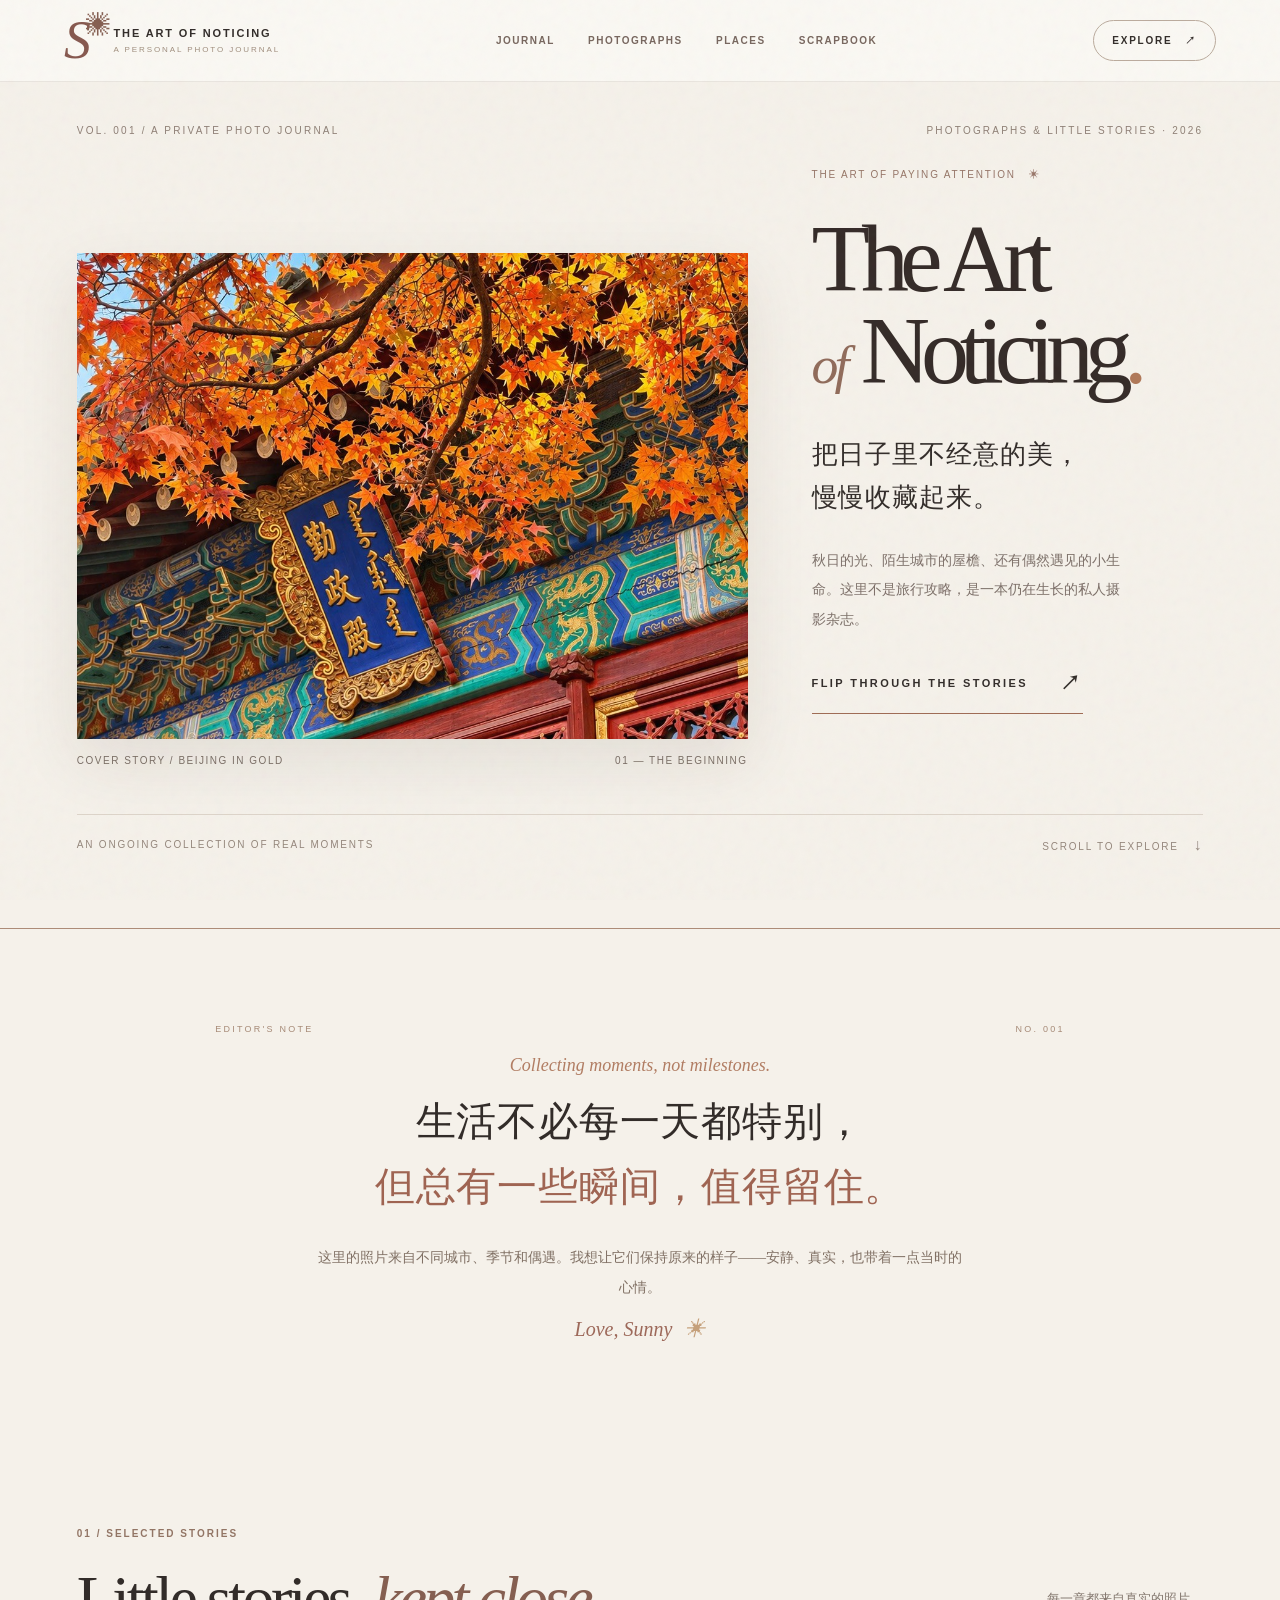
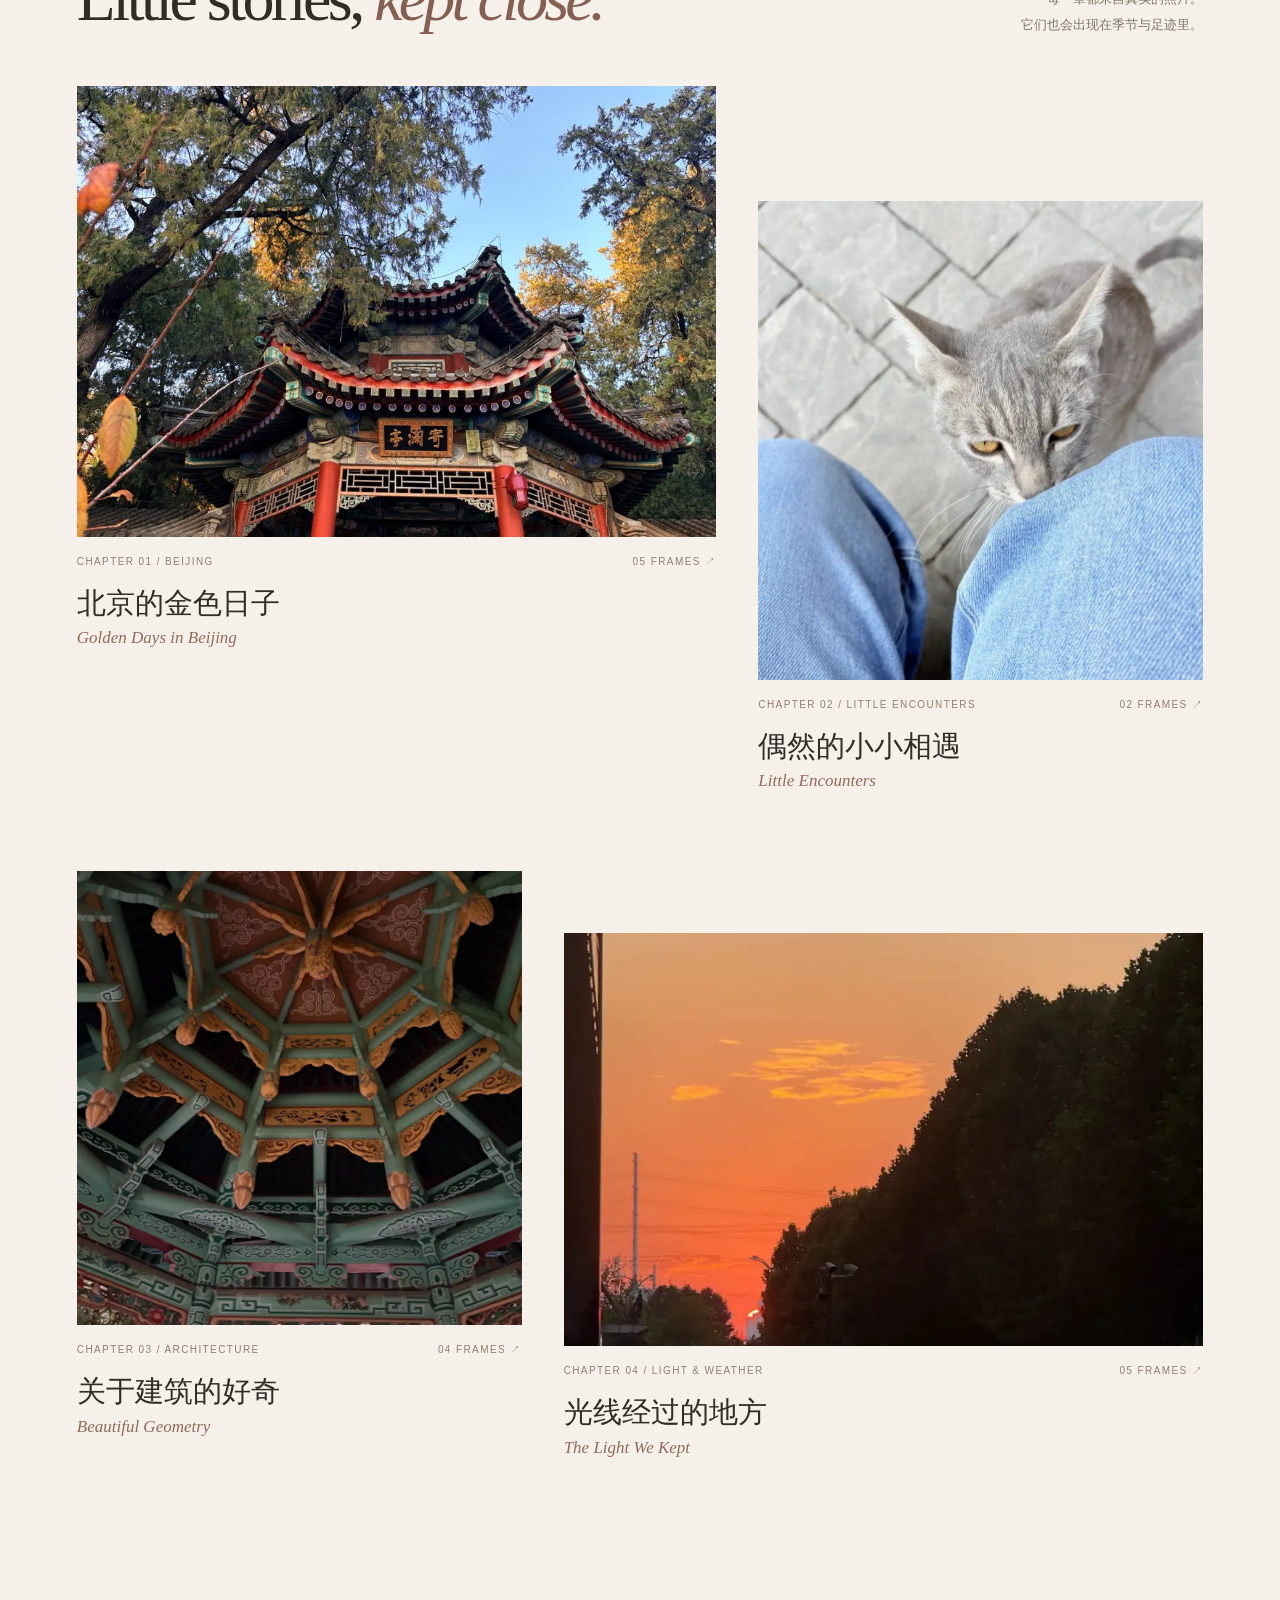
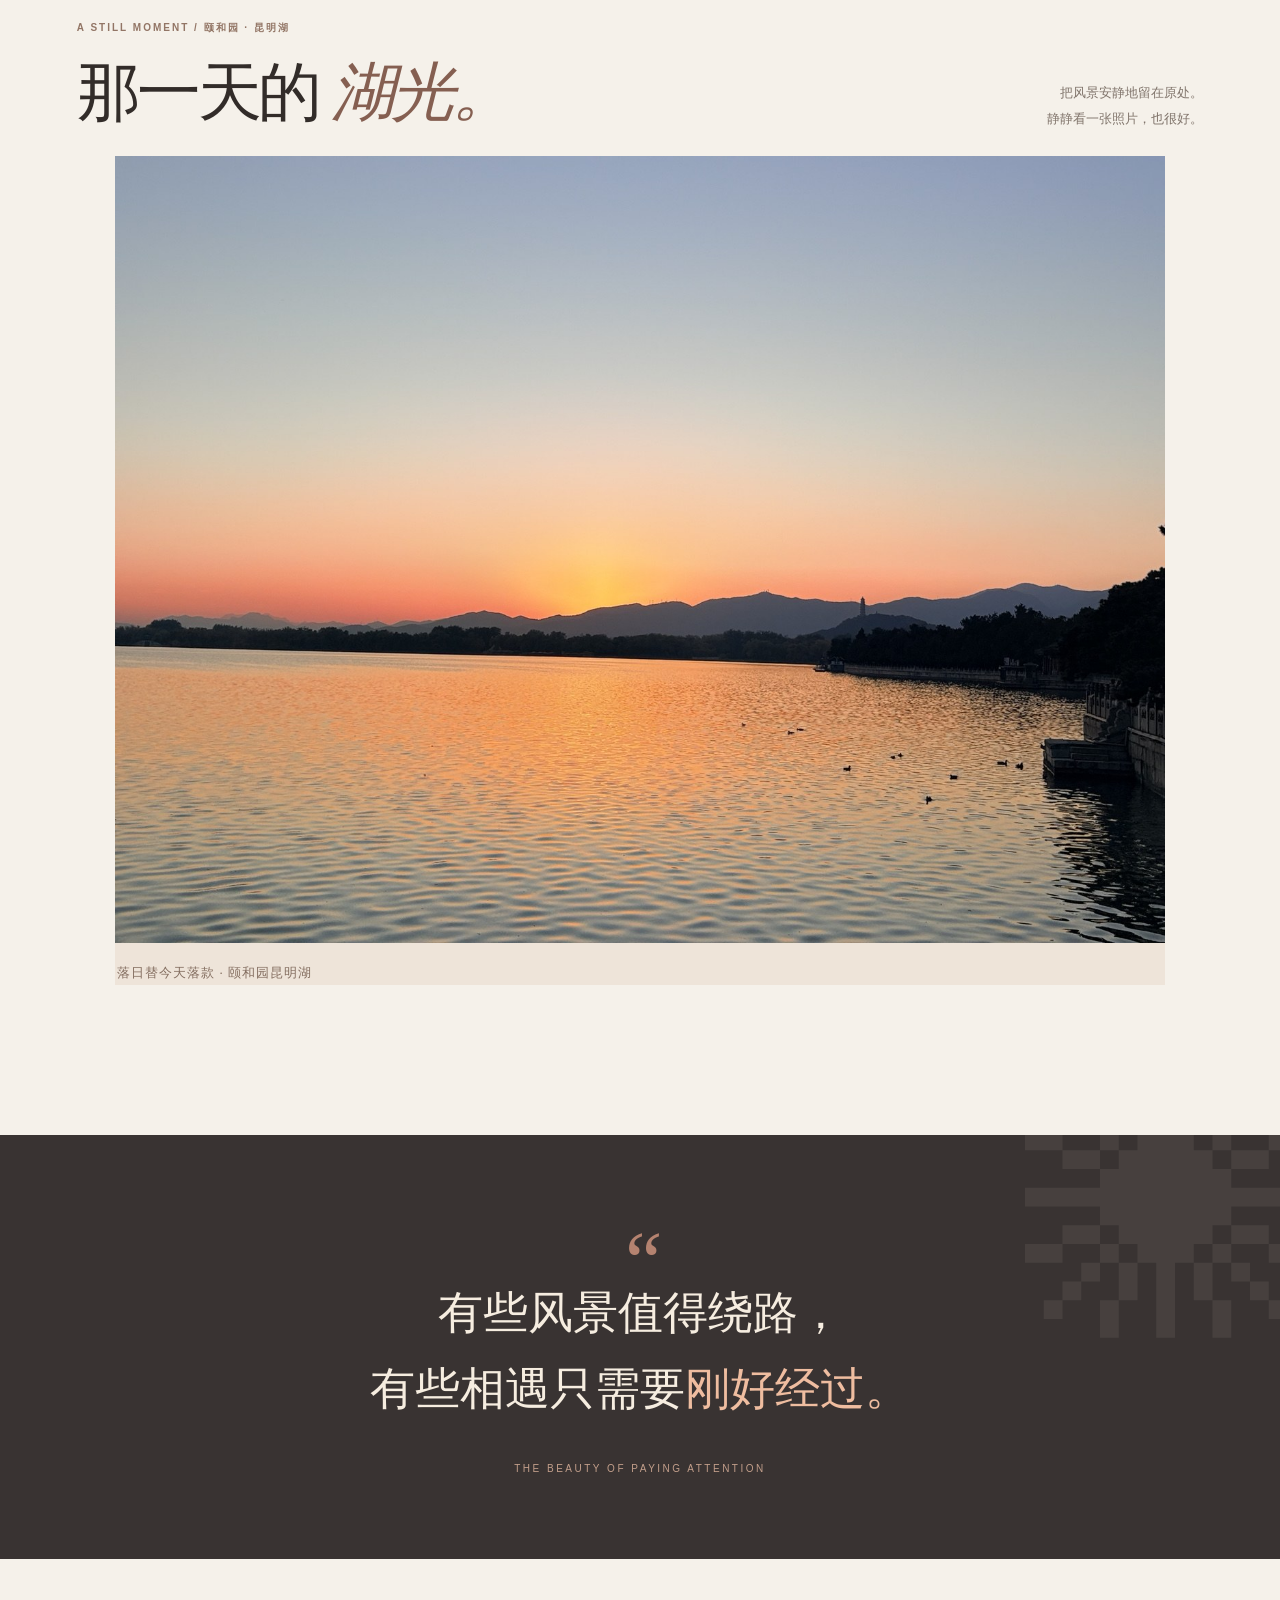
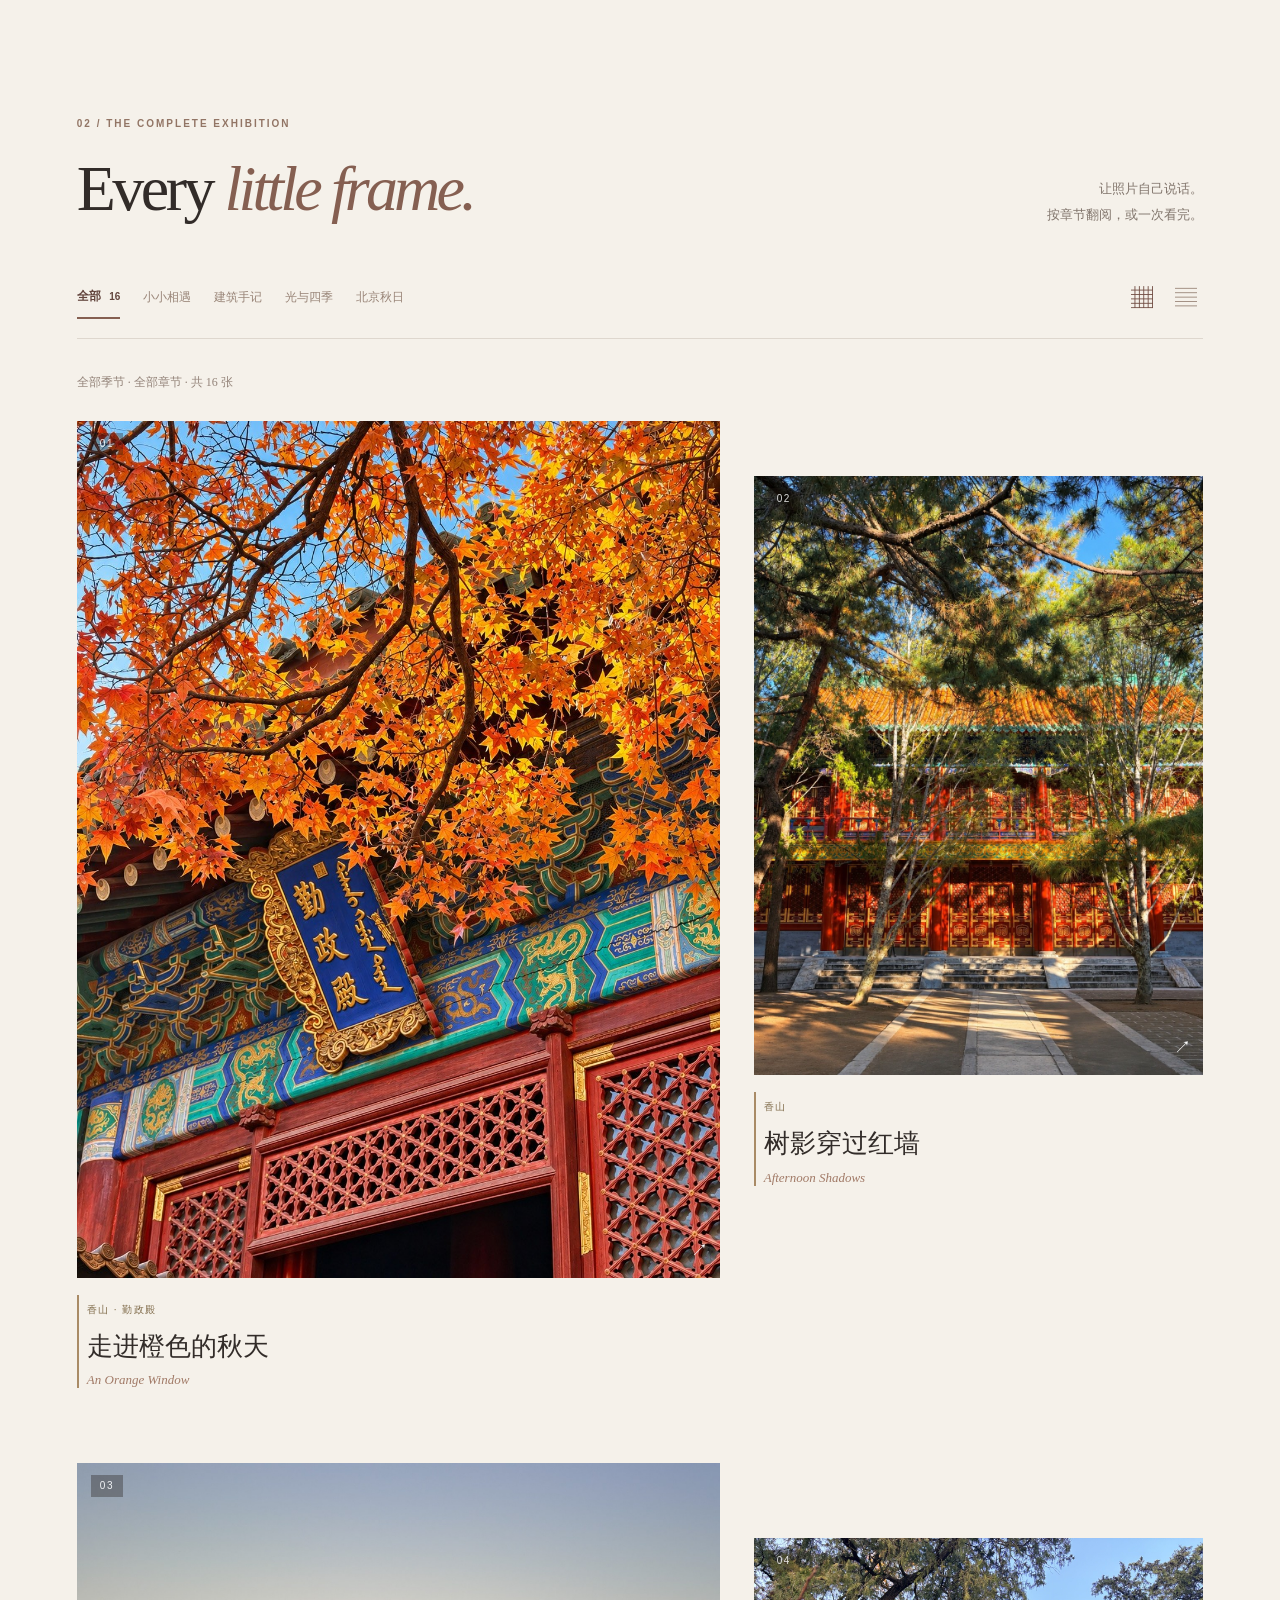
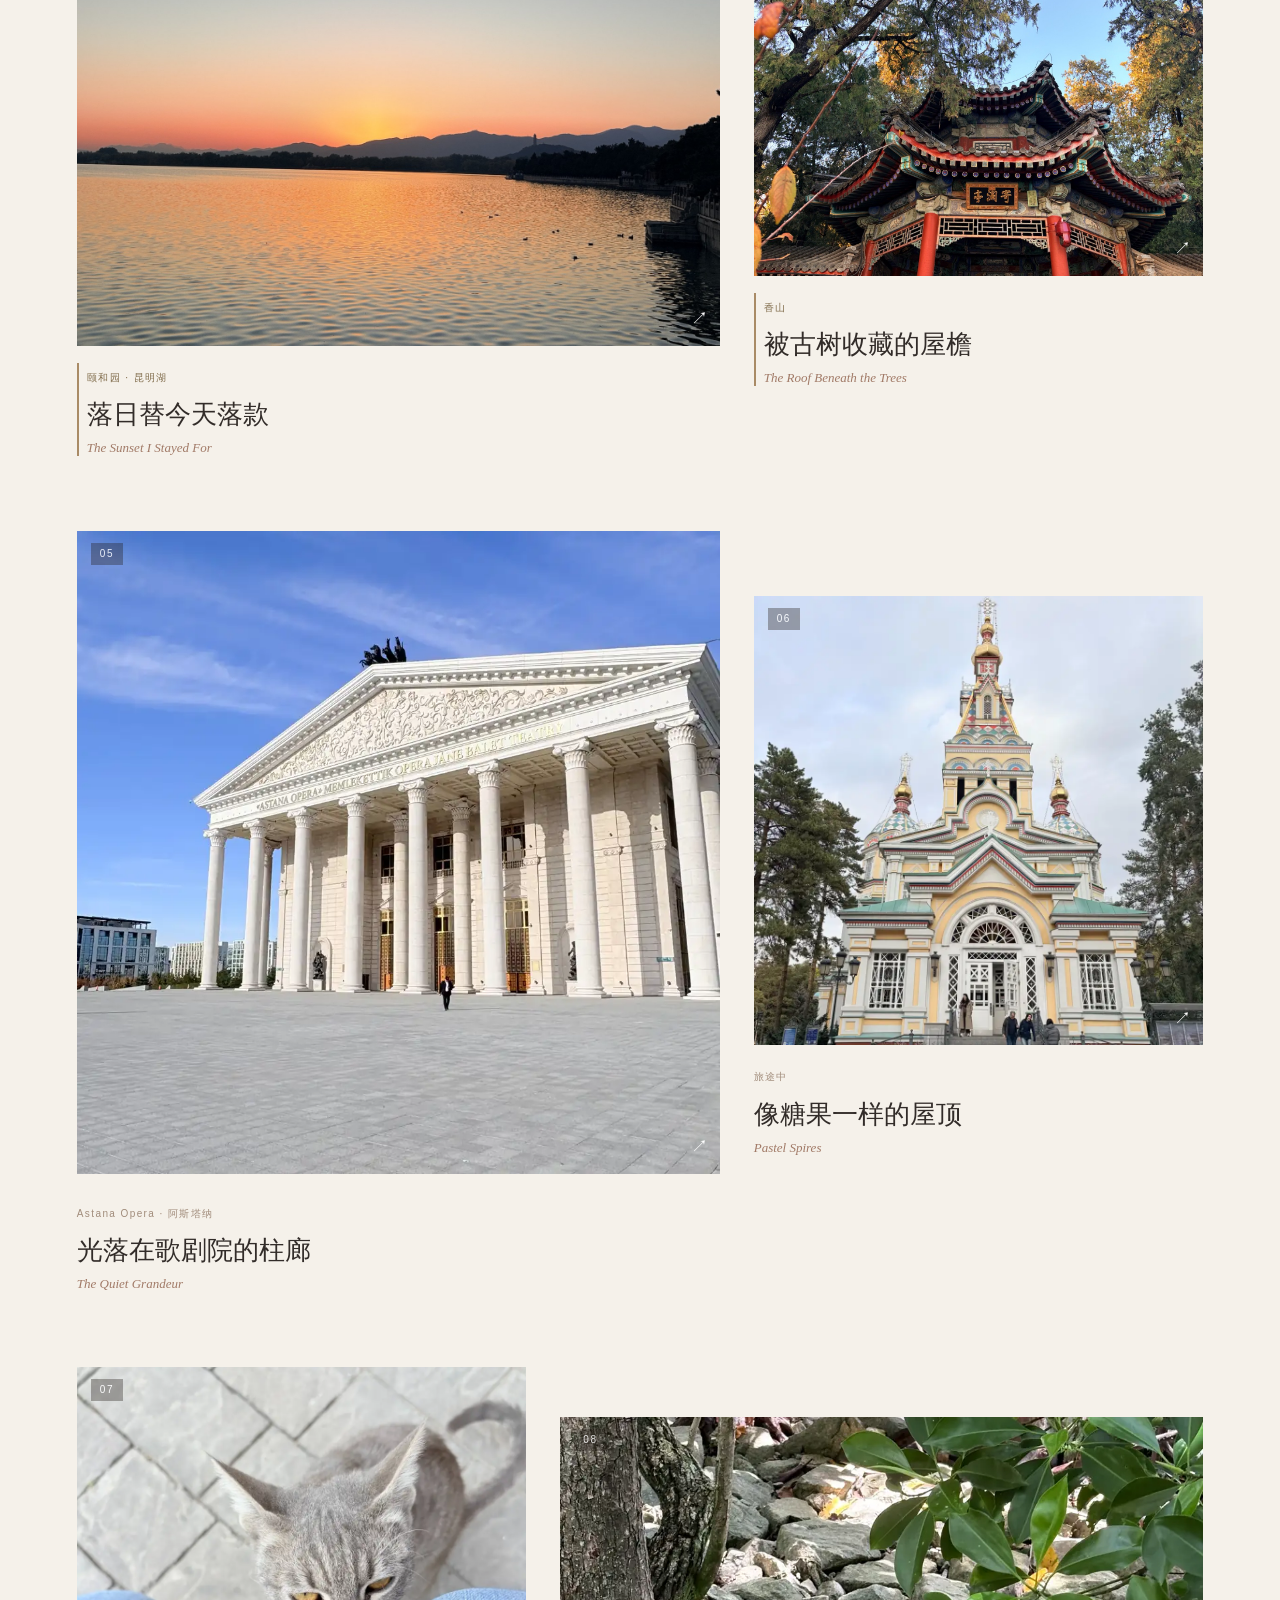
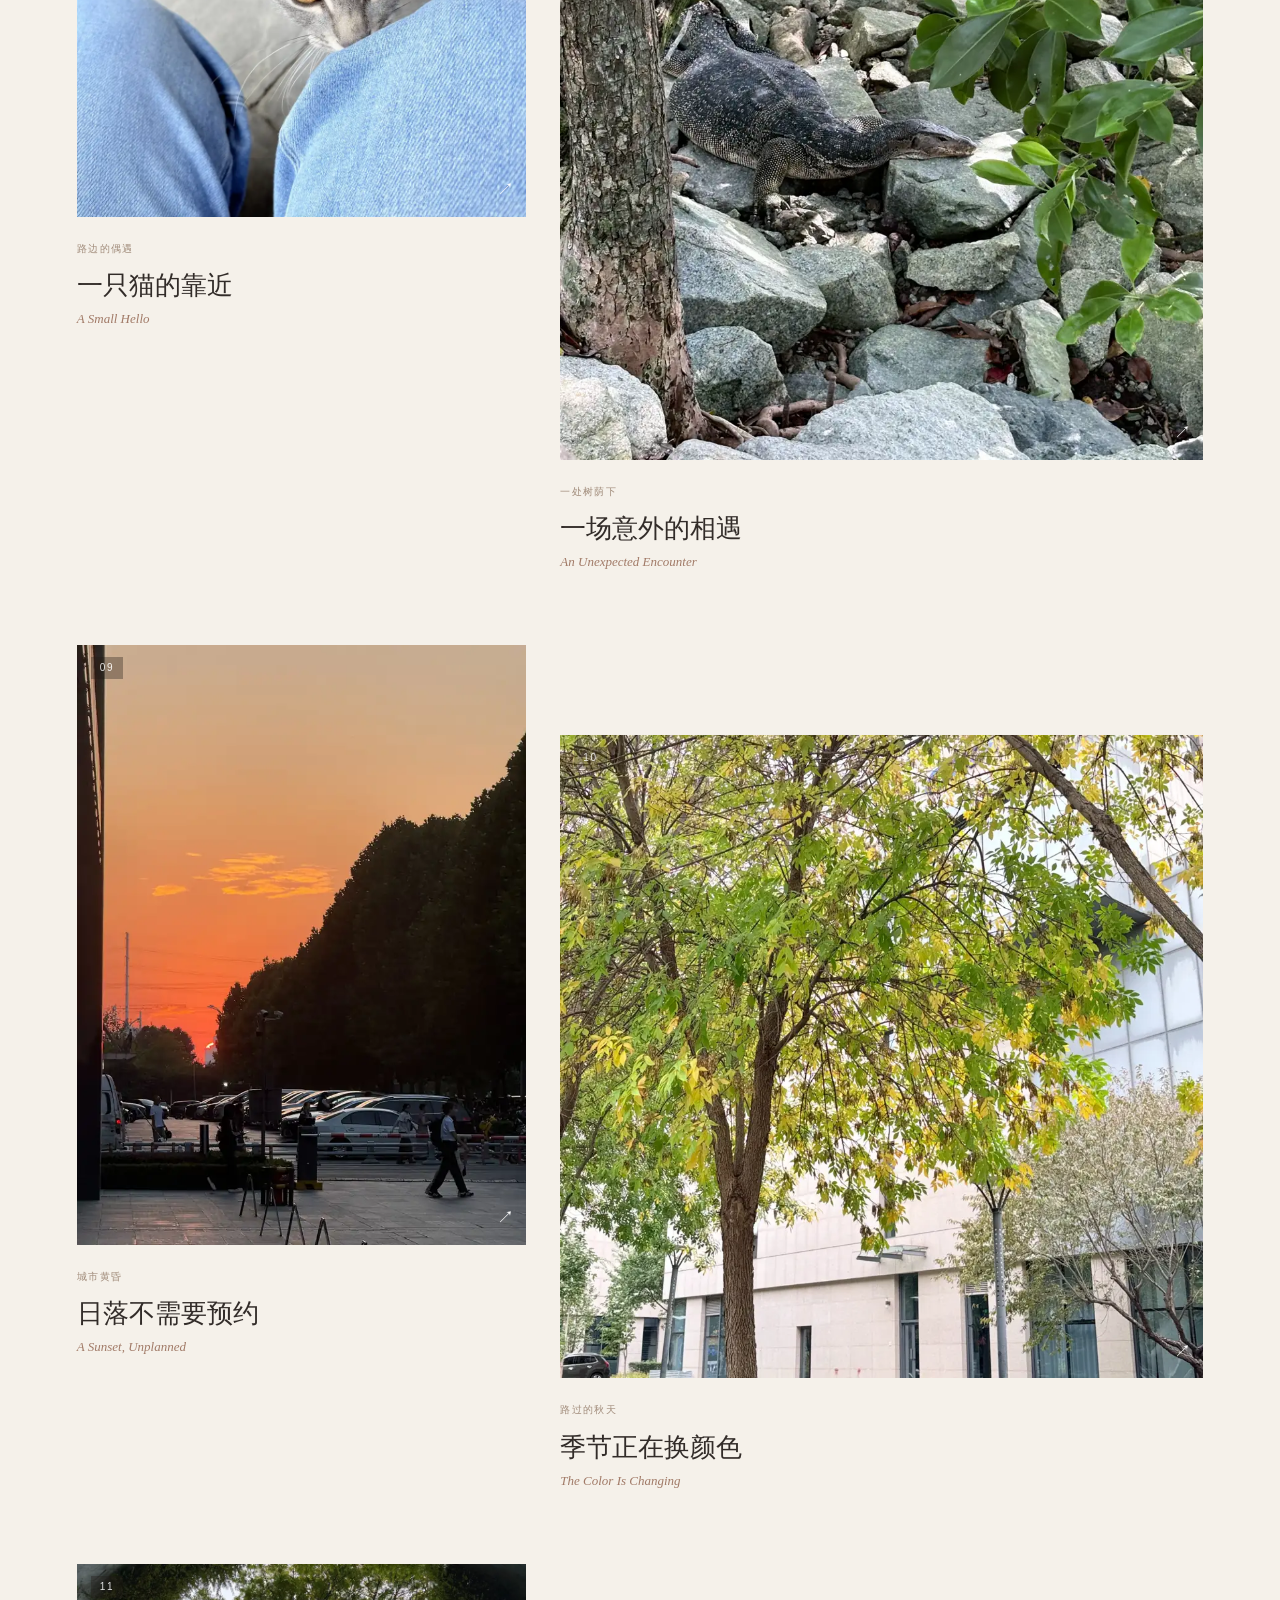
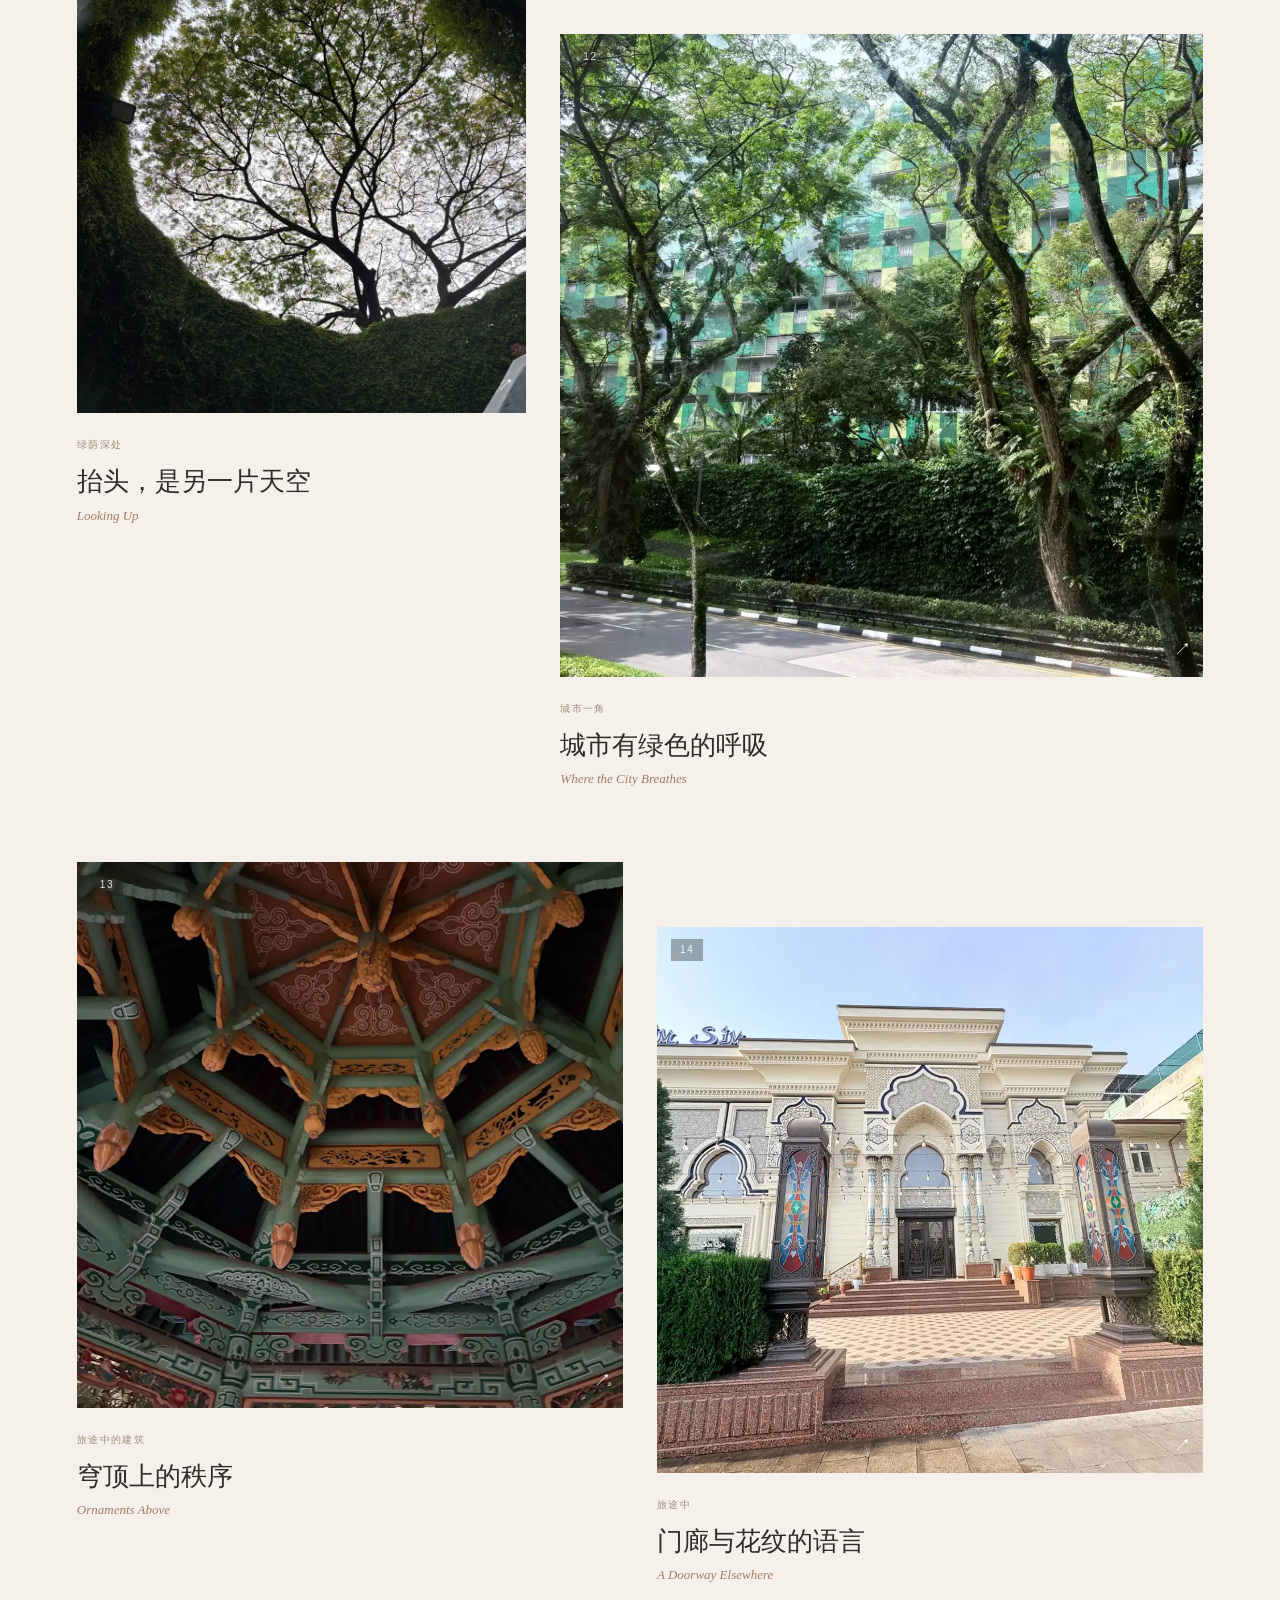
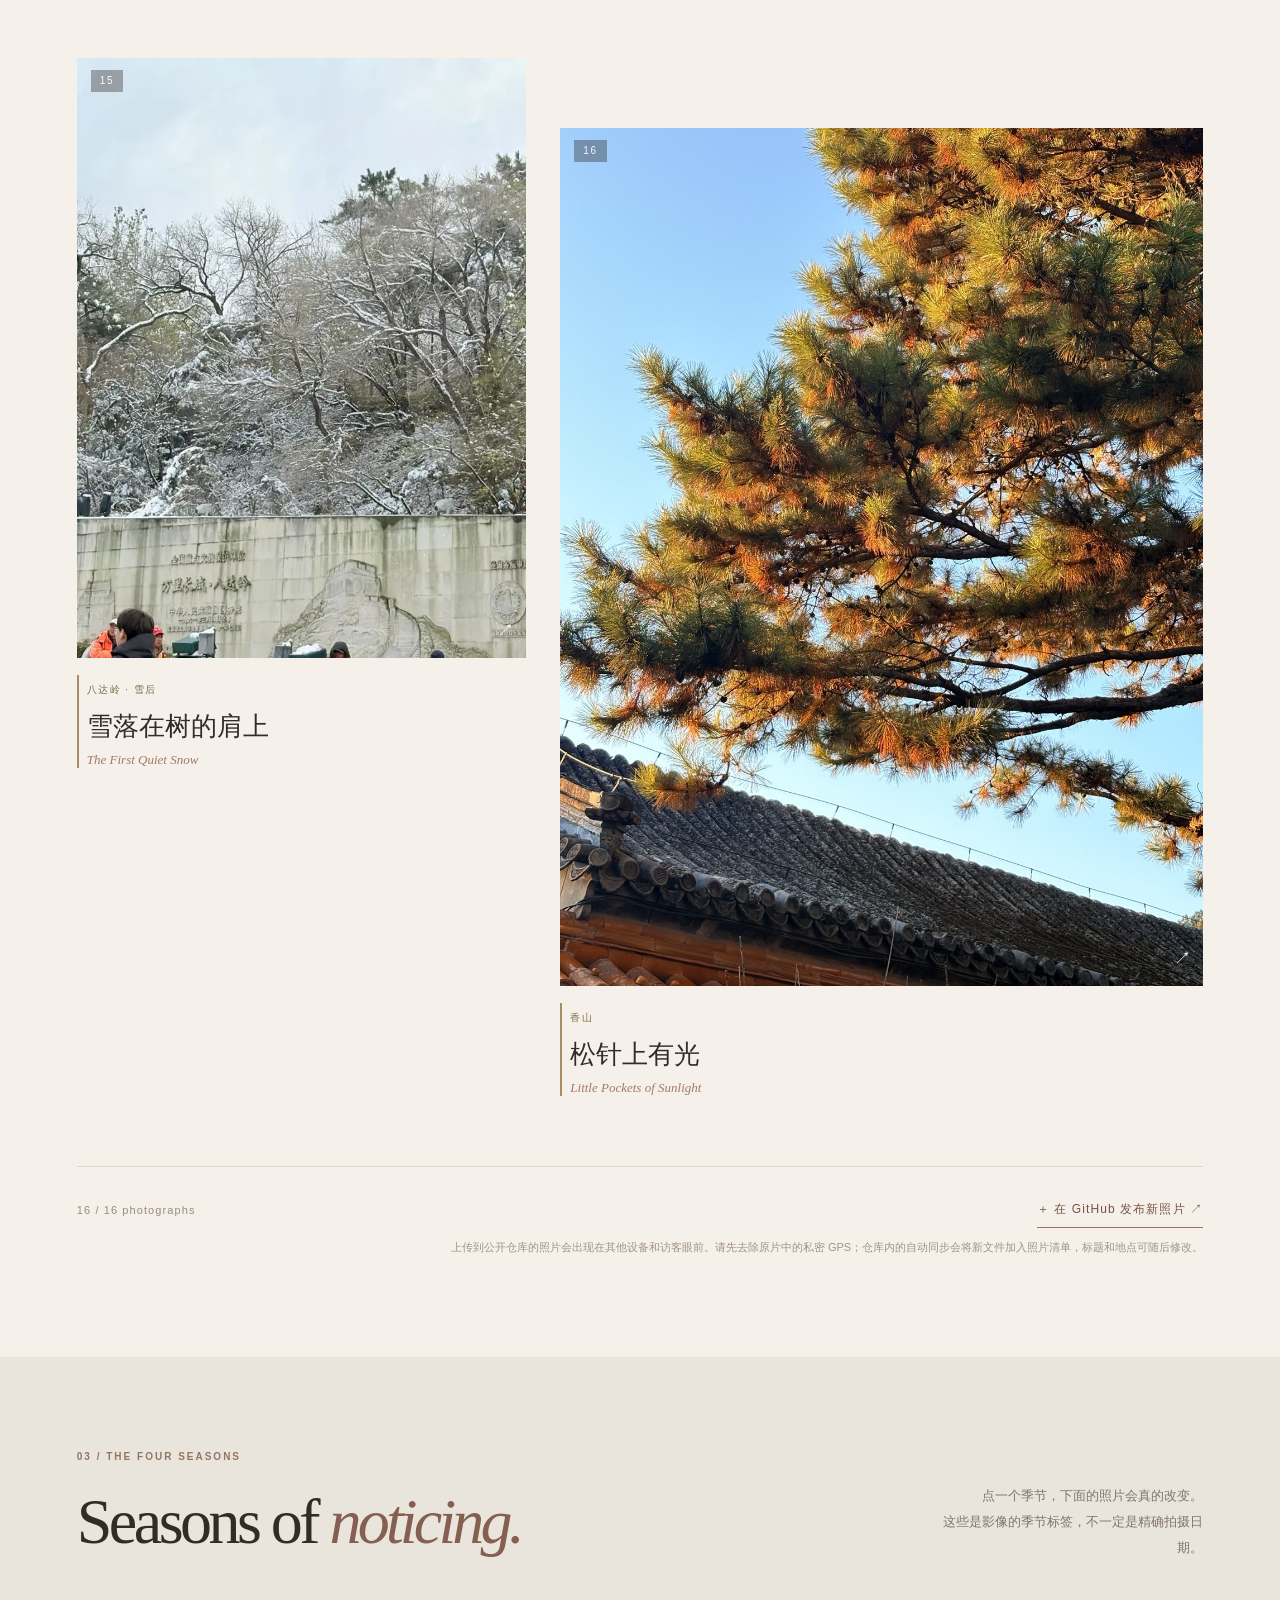
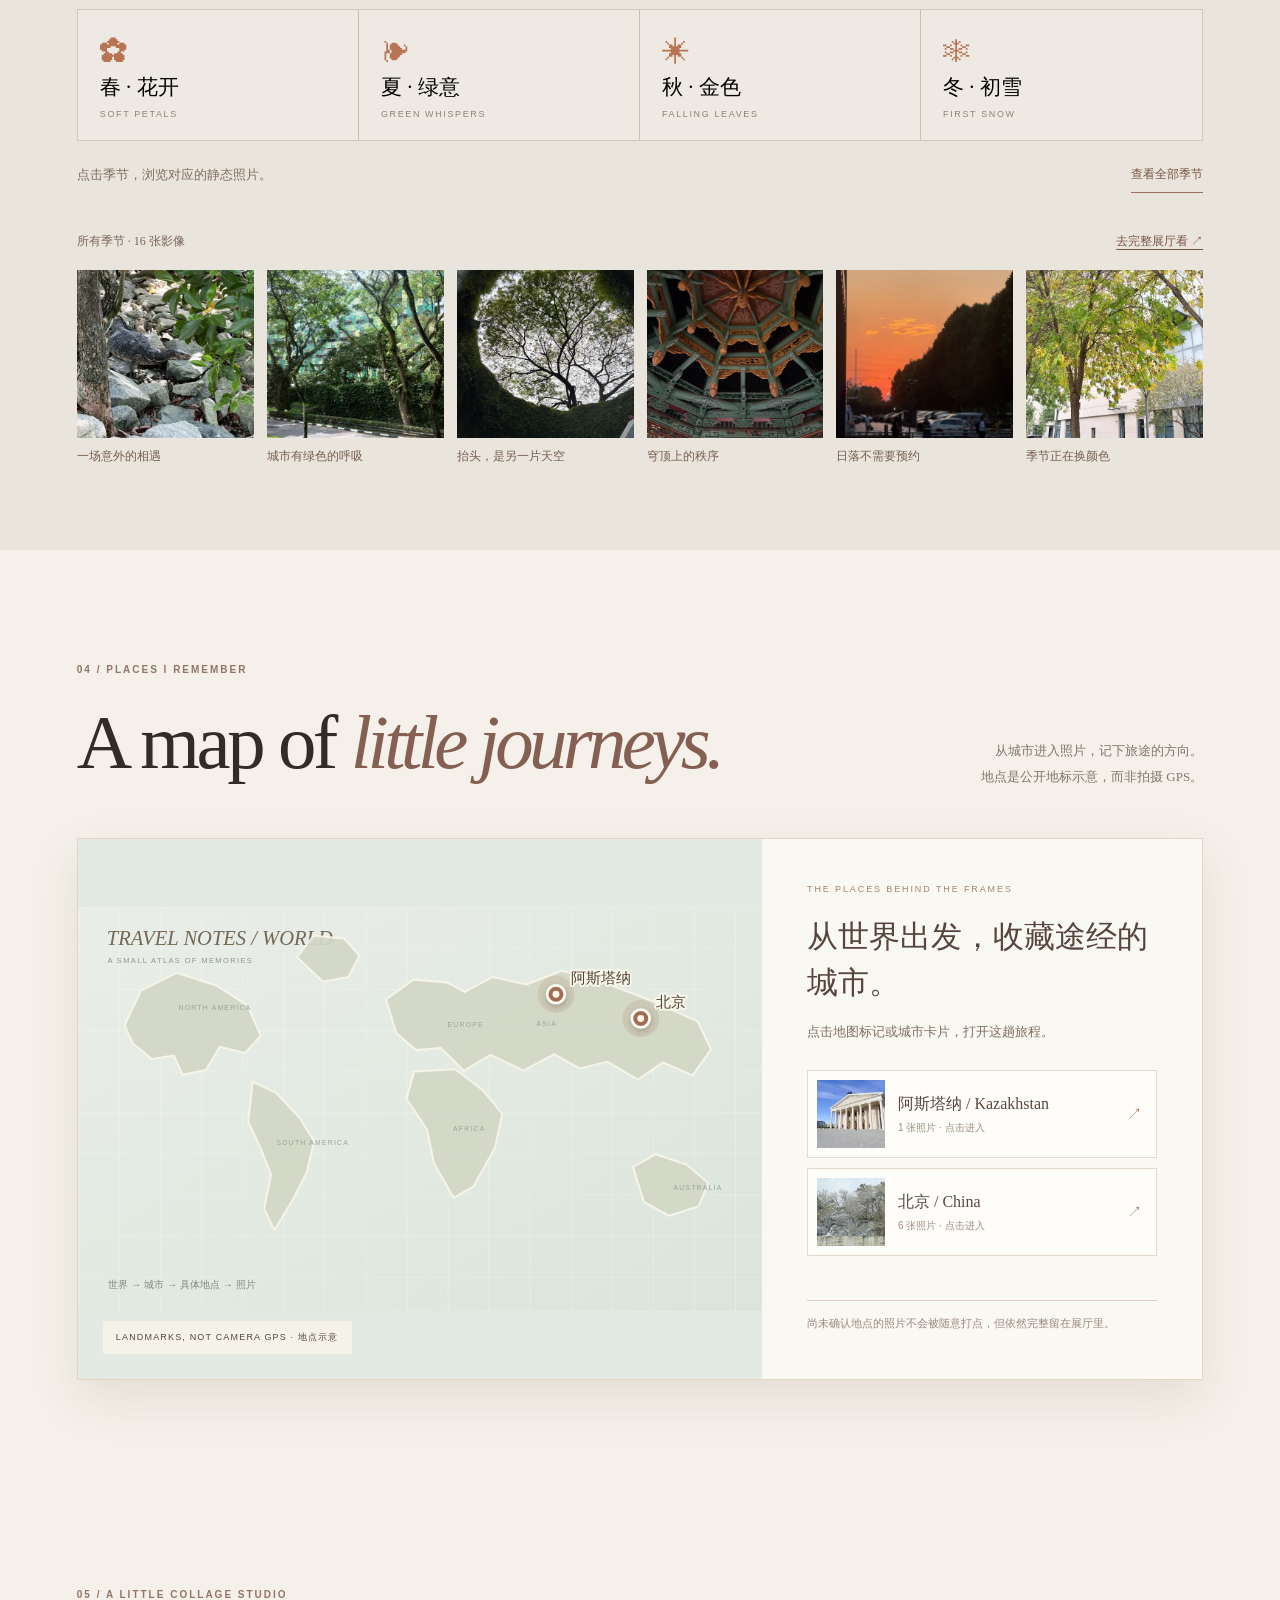
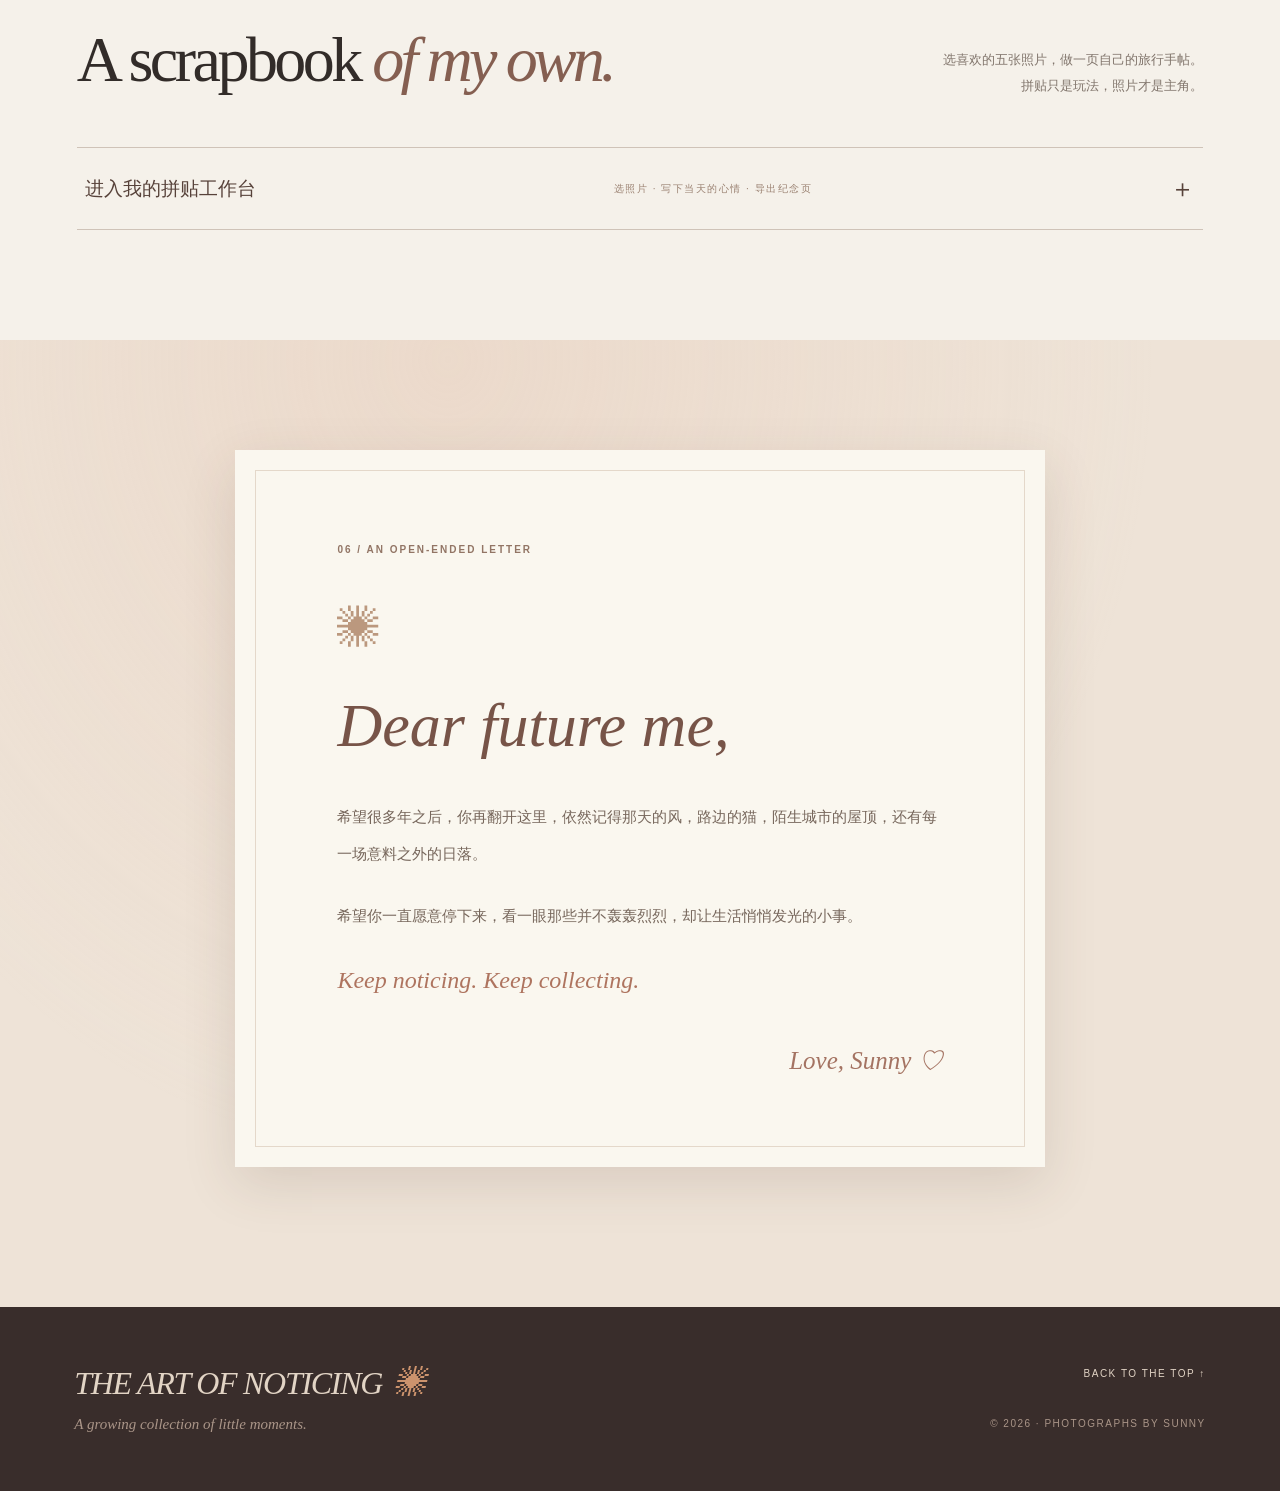
==== commit 561f09cc: "fix: refresh browser cache for updated editorial gallery renderer" ====
--- a/index.html
+++ b/index.html
@@ -12,7 +12,7 @@
   <link rel="stylesheet" href="css/editorial-v2.css?v=20261111-1">
   <script defer src="data/embedded_photos.js"></script>
   <script defer src="data/photos.js?v=20261111-4"></script>
-  <script defer src="js/app.js?v=20261111-10"></script>
+  <script defer src="js/app.js?v=20261111-11"></script>
 </head>
 <body>
   <div class="grain" aria-hidden="true"></div>
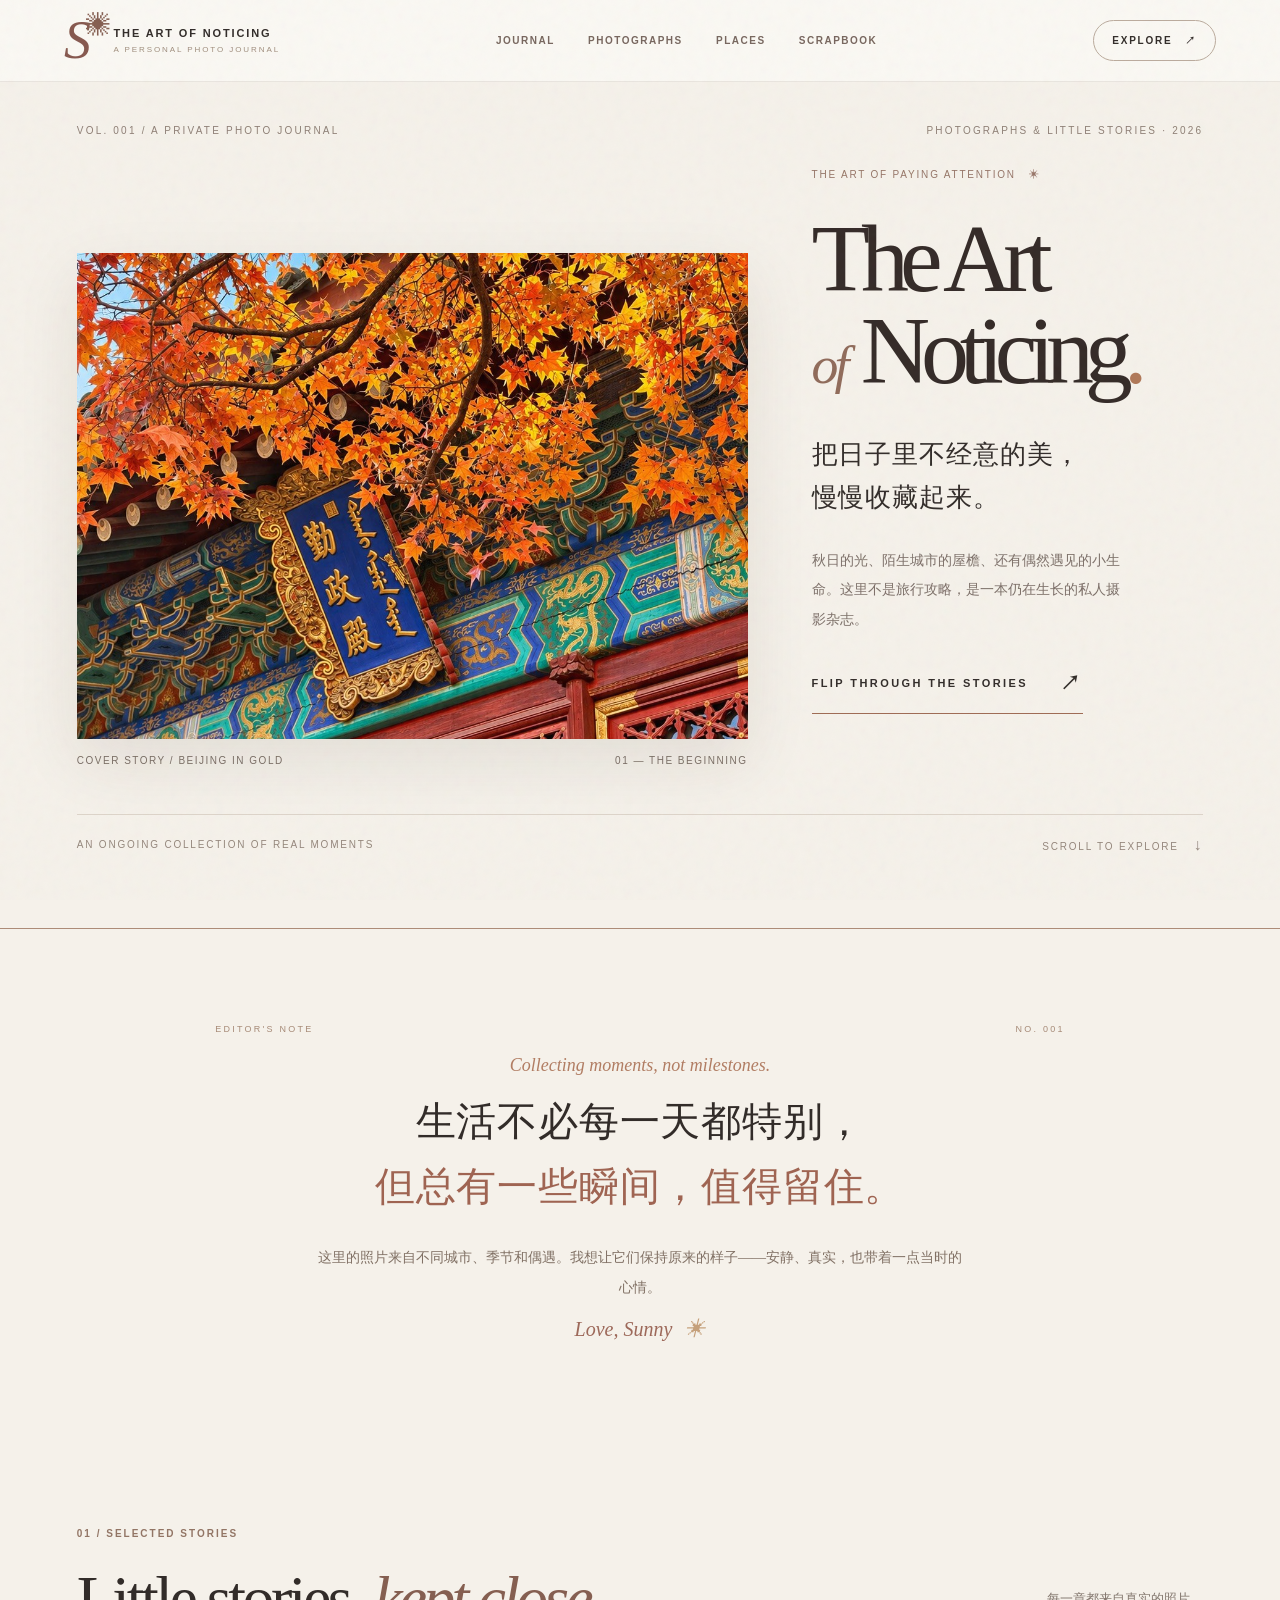
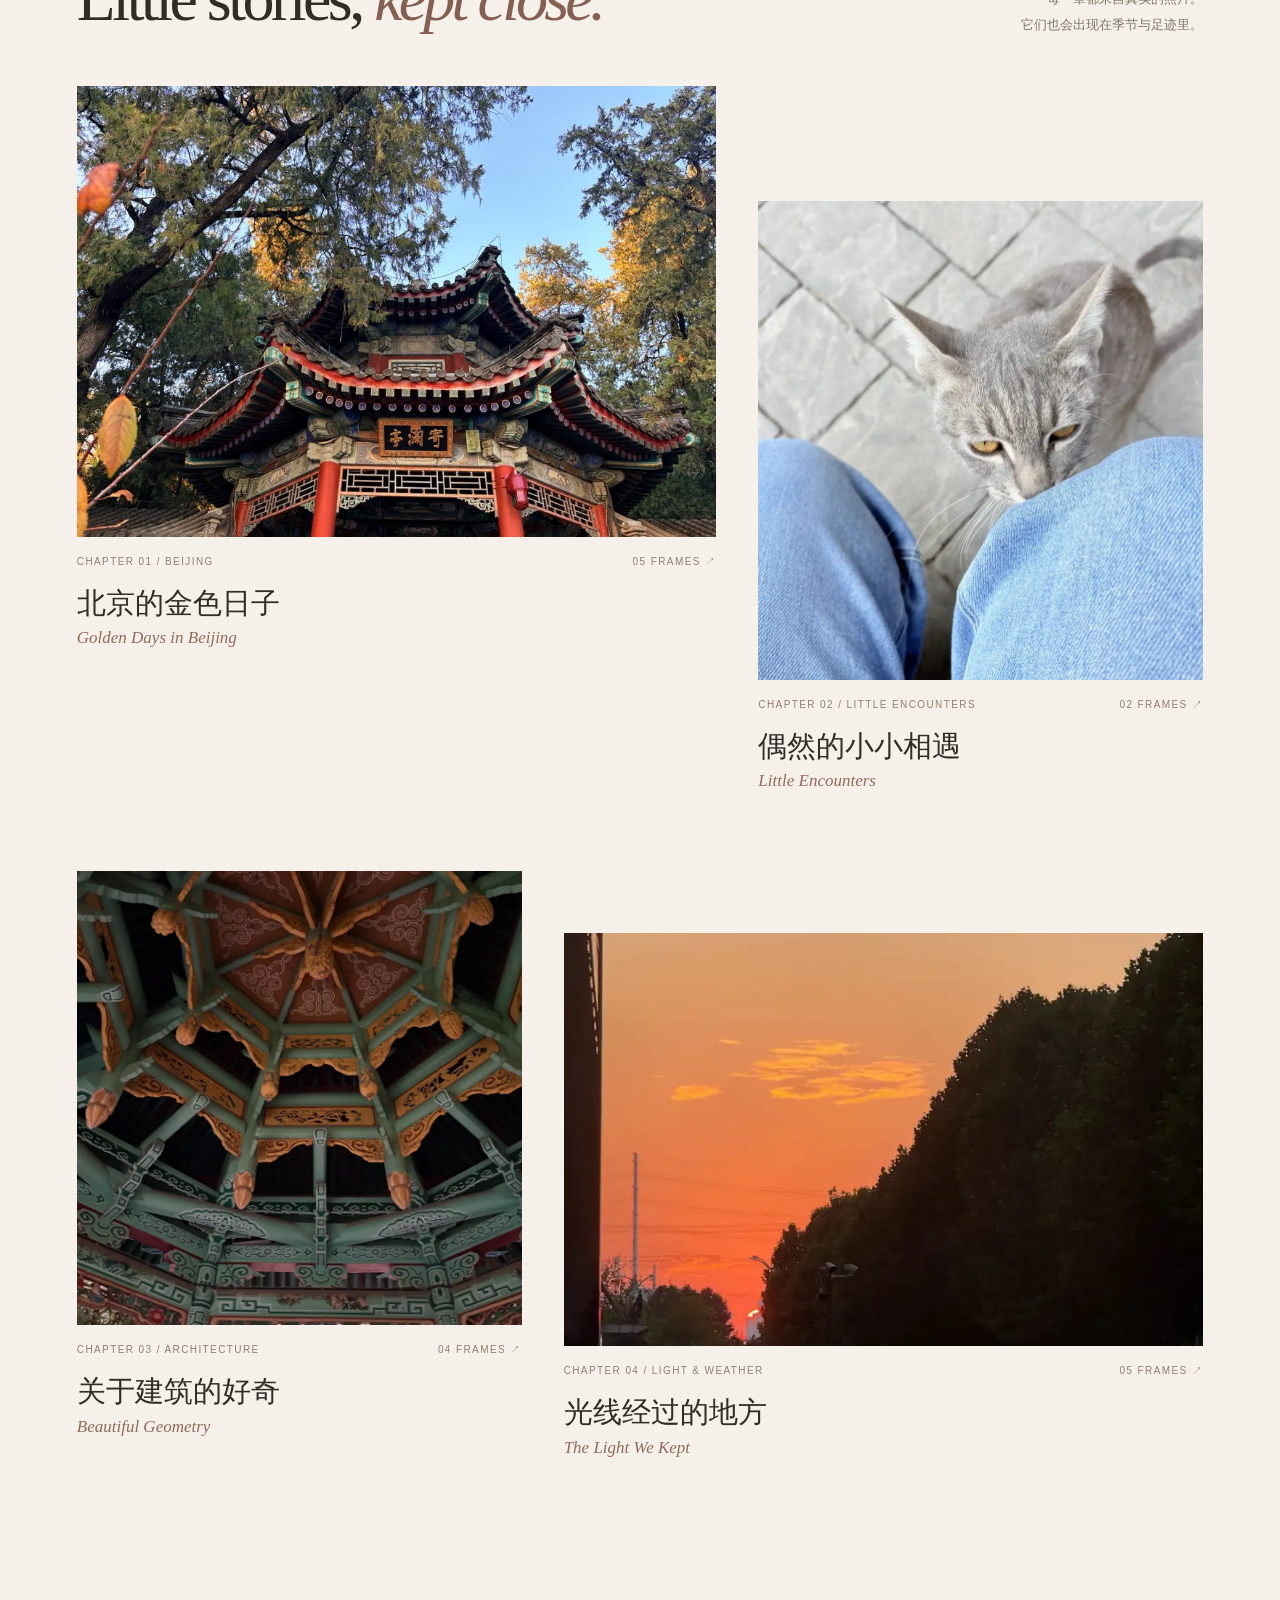
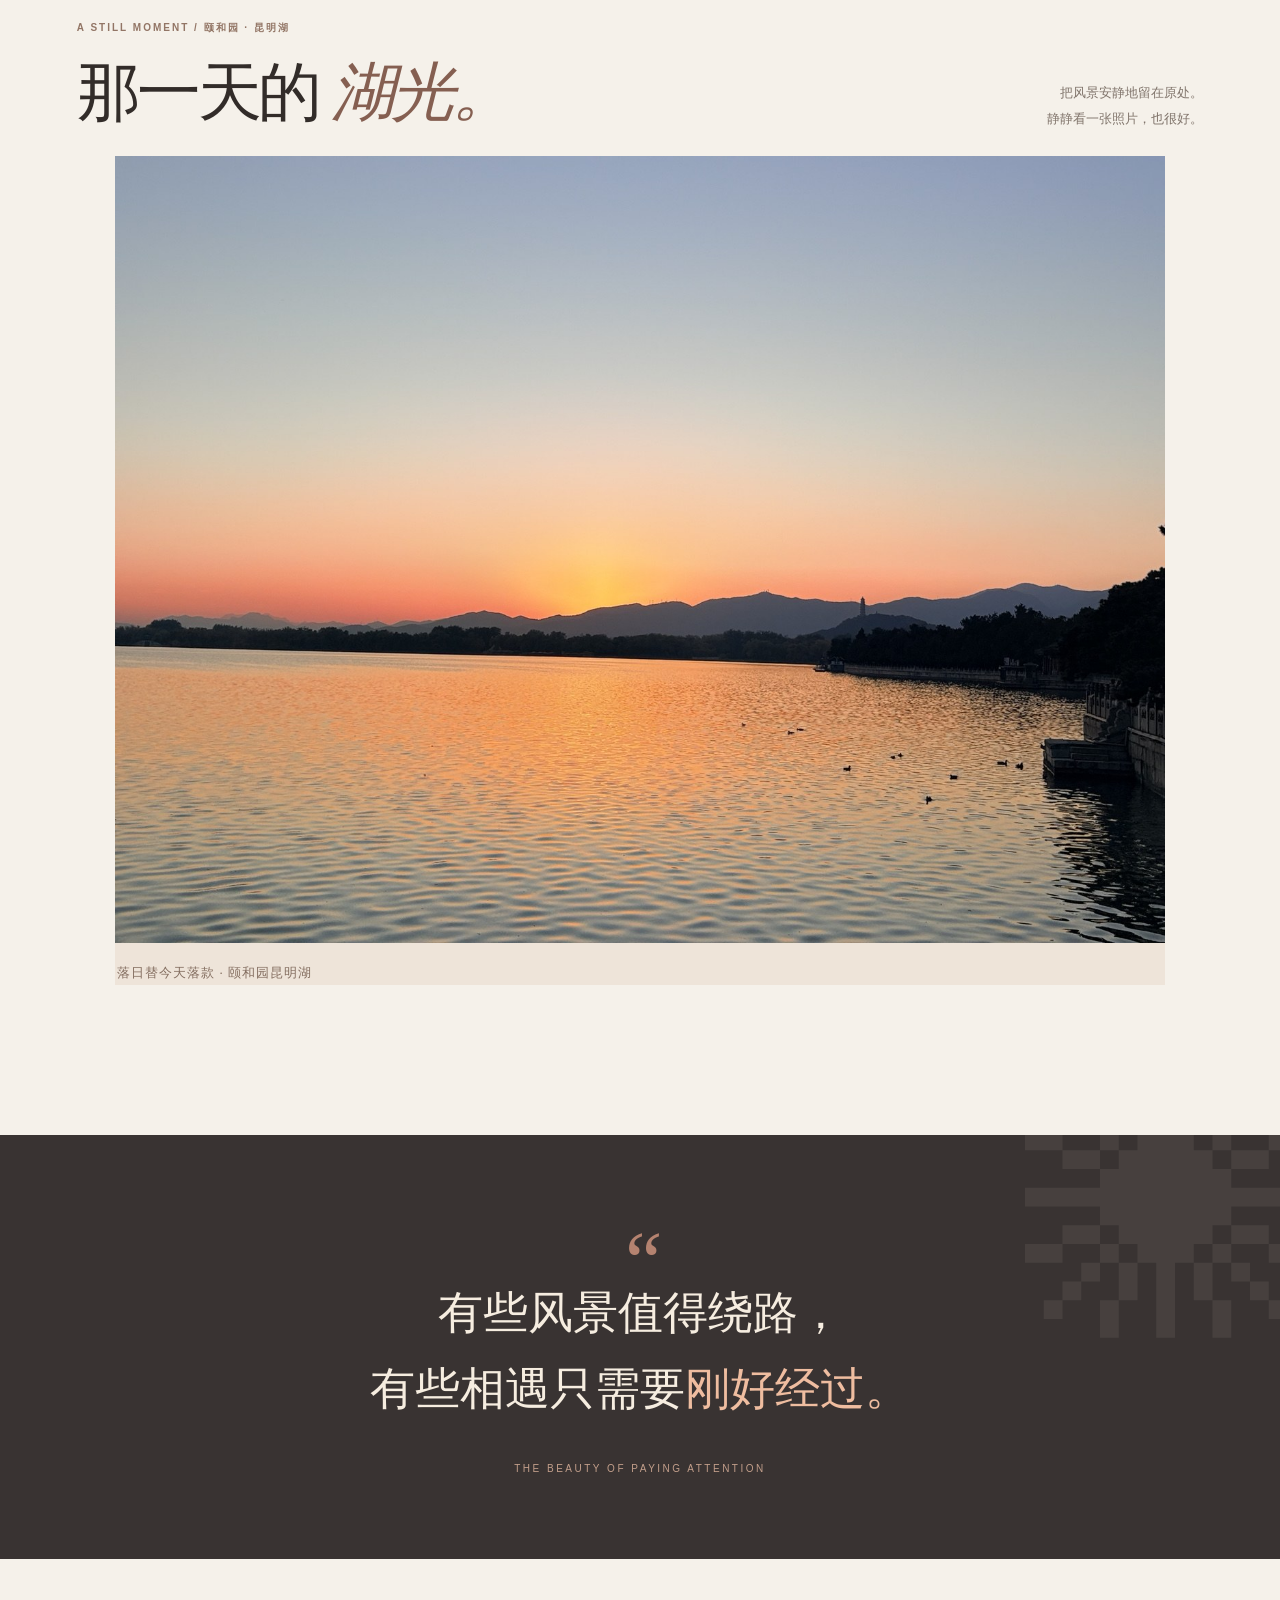
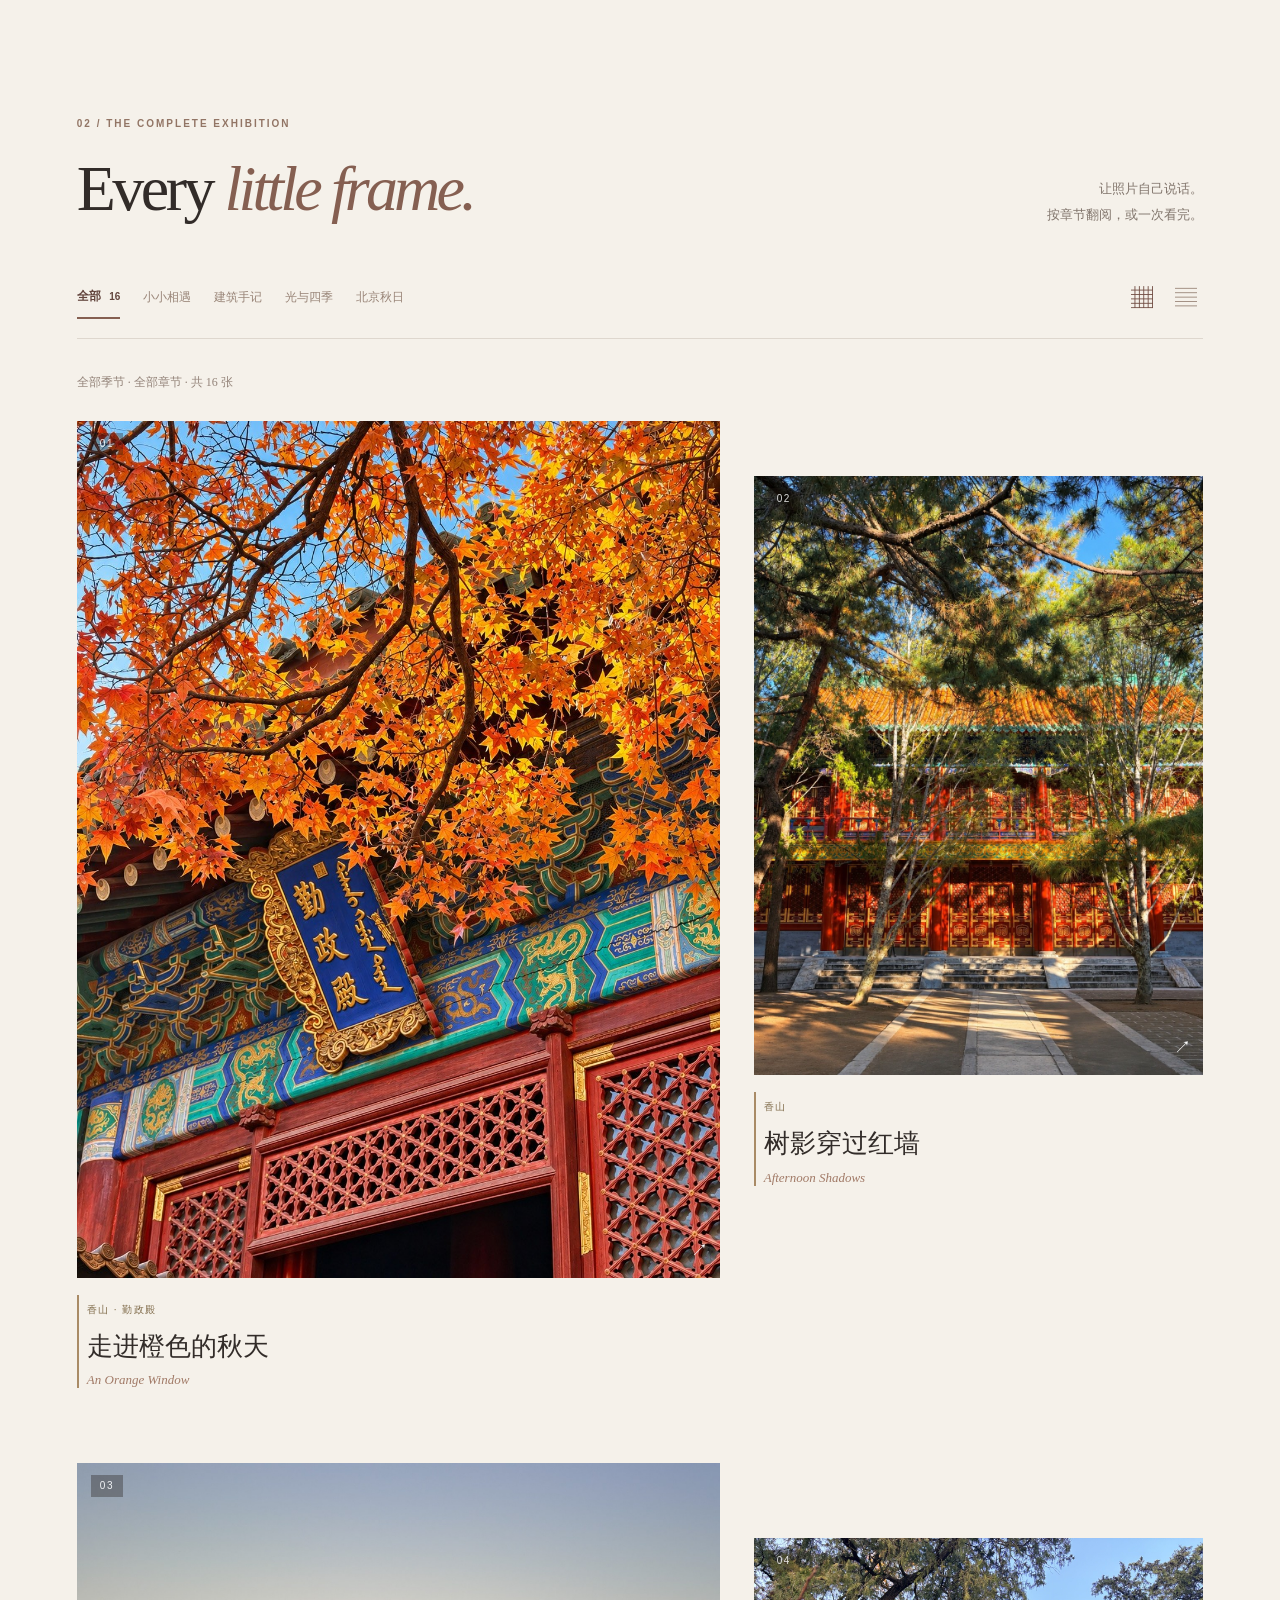
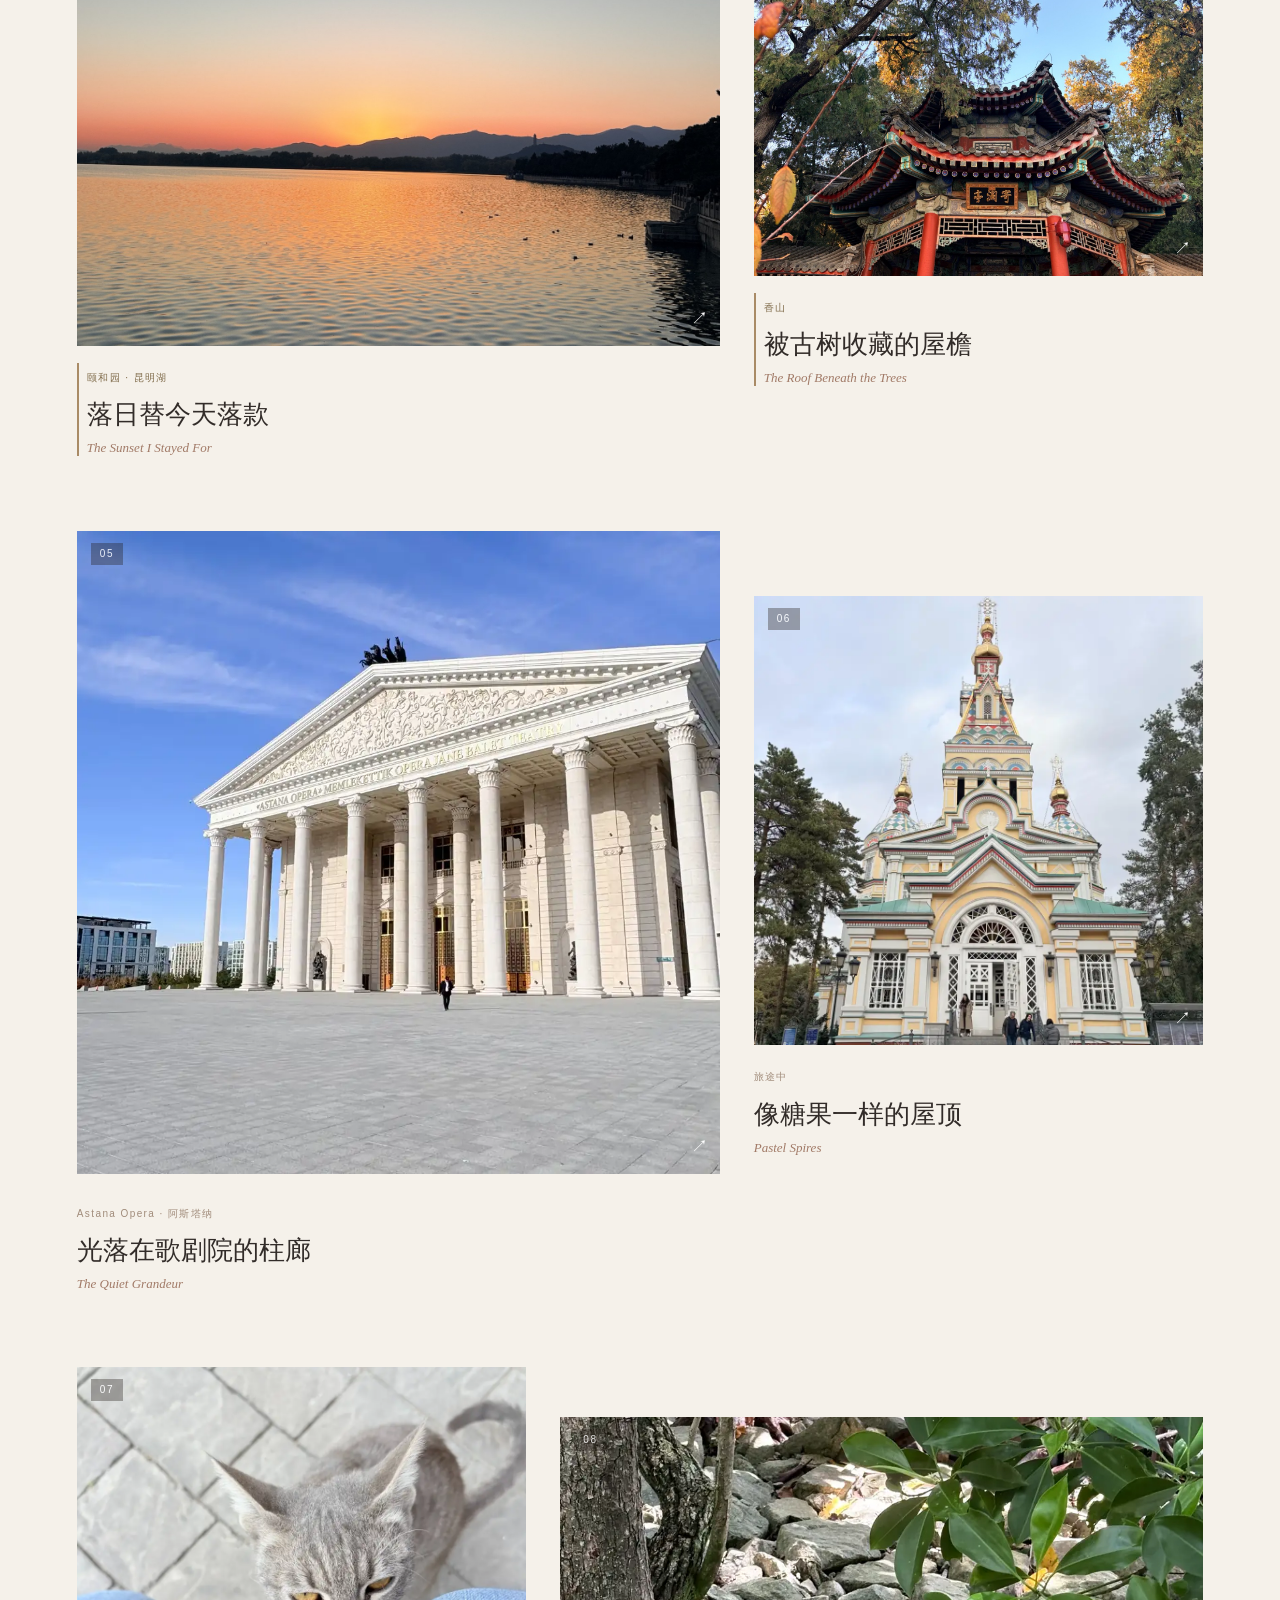
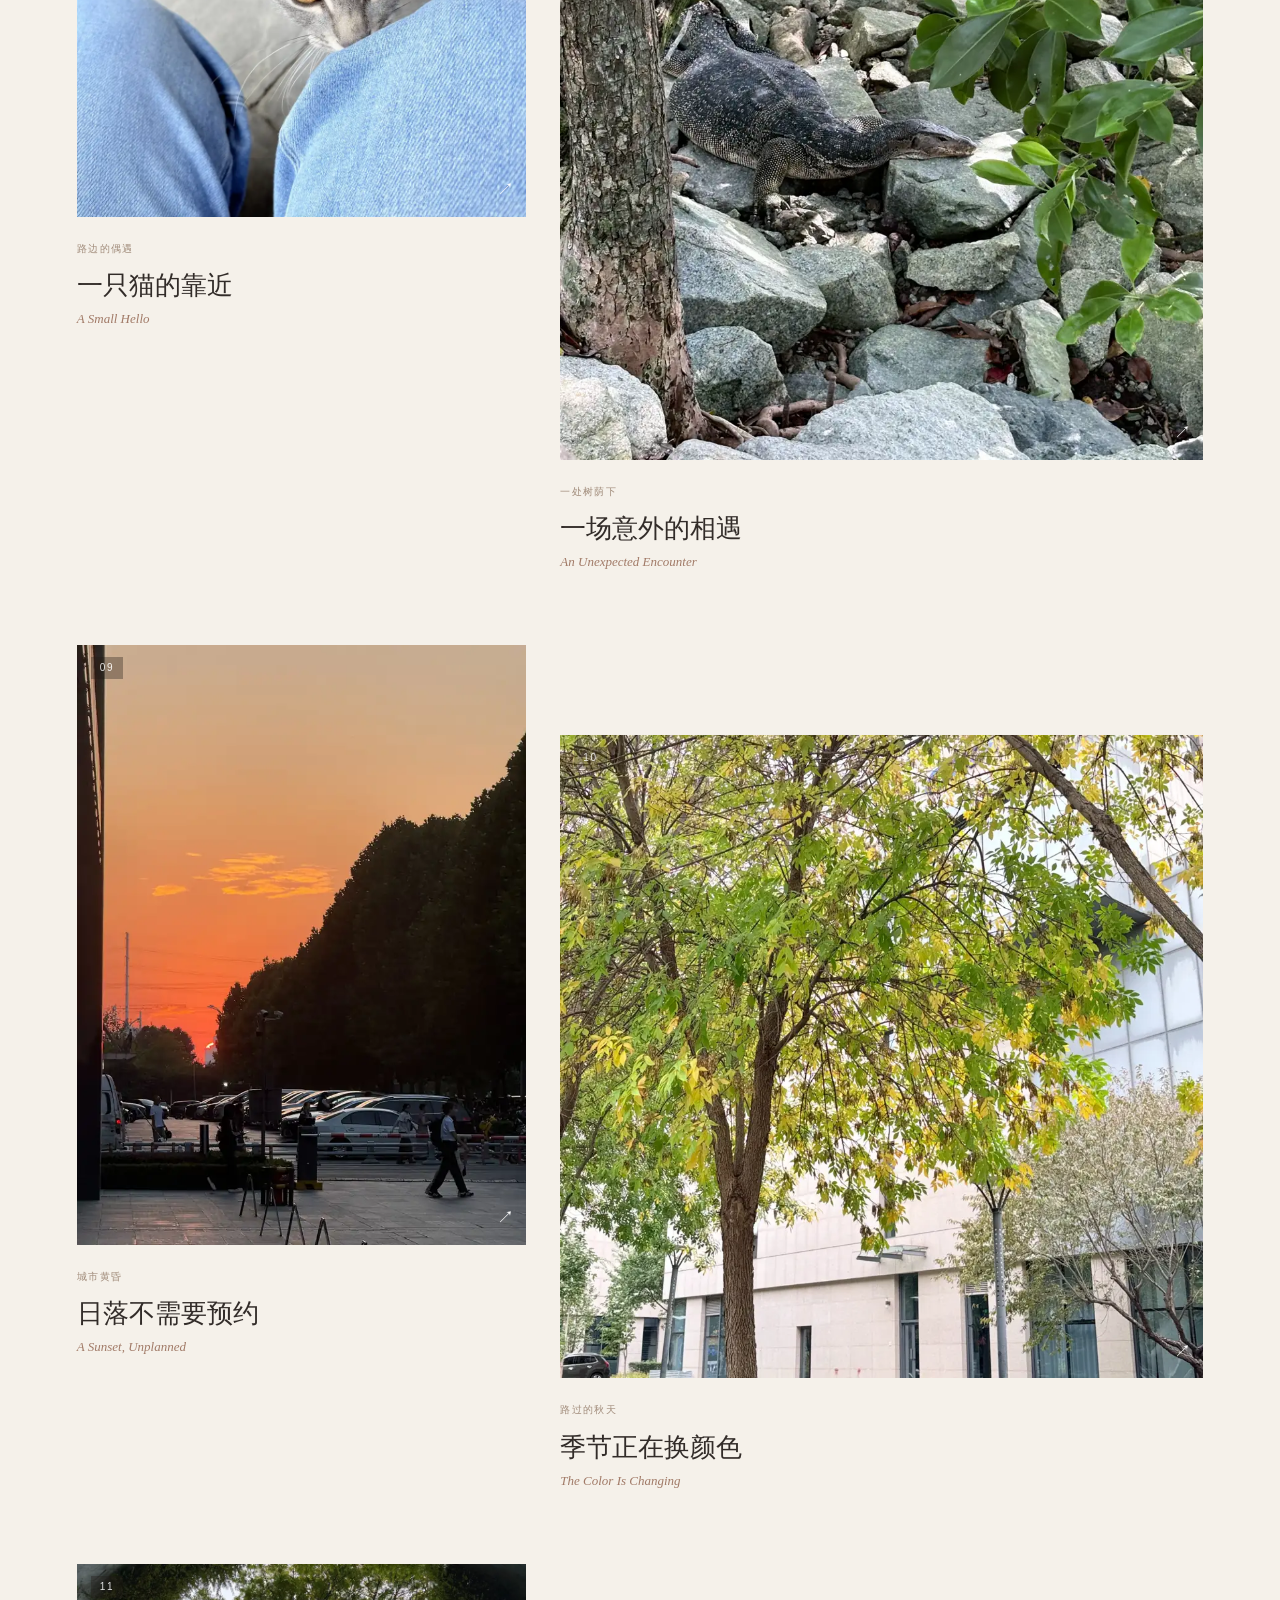
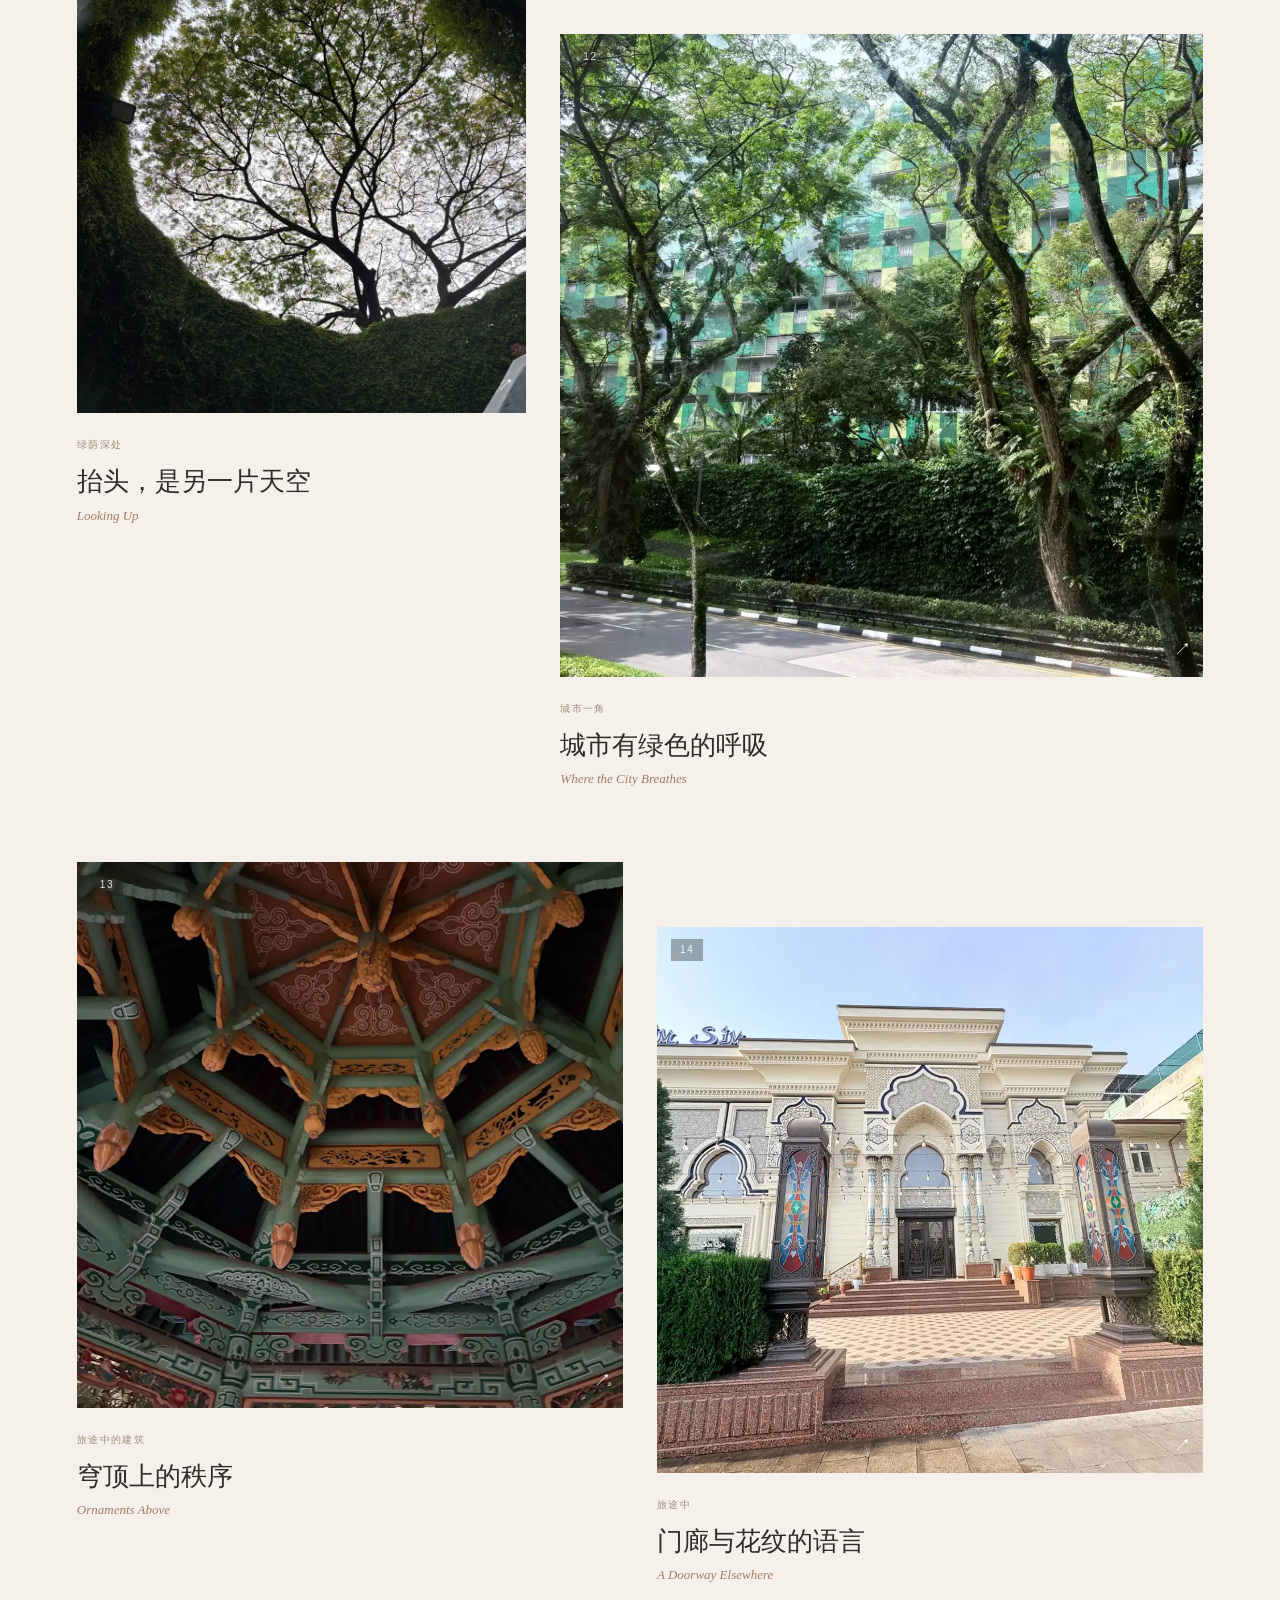
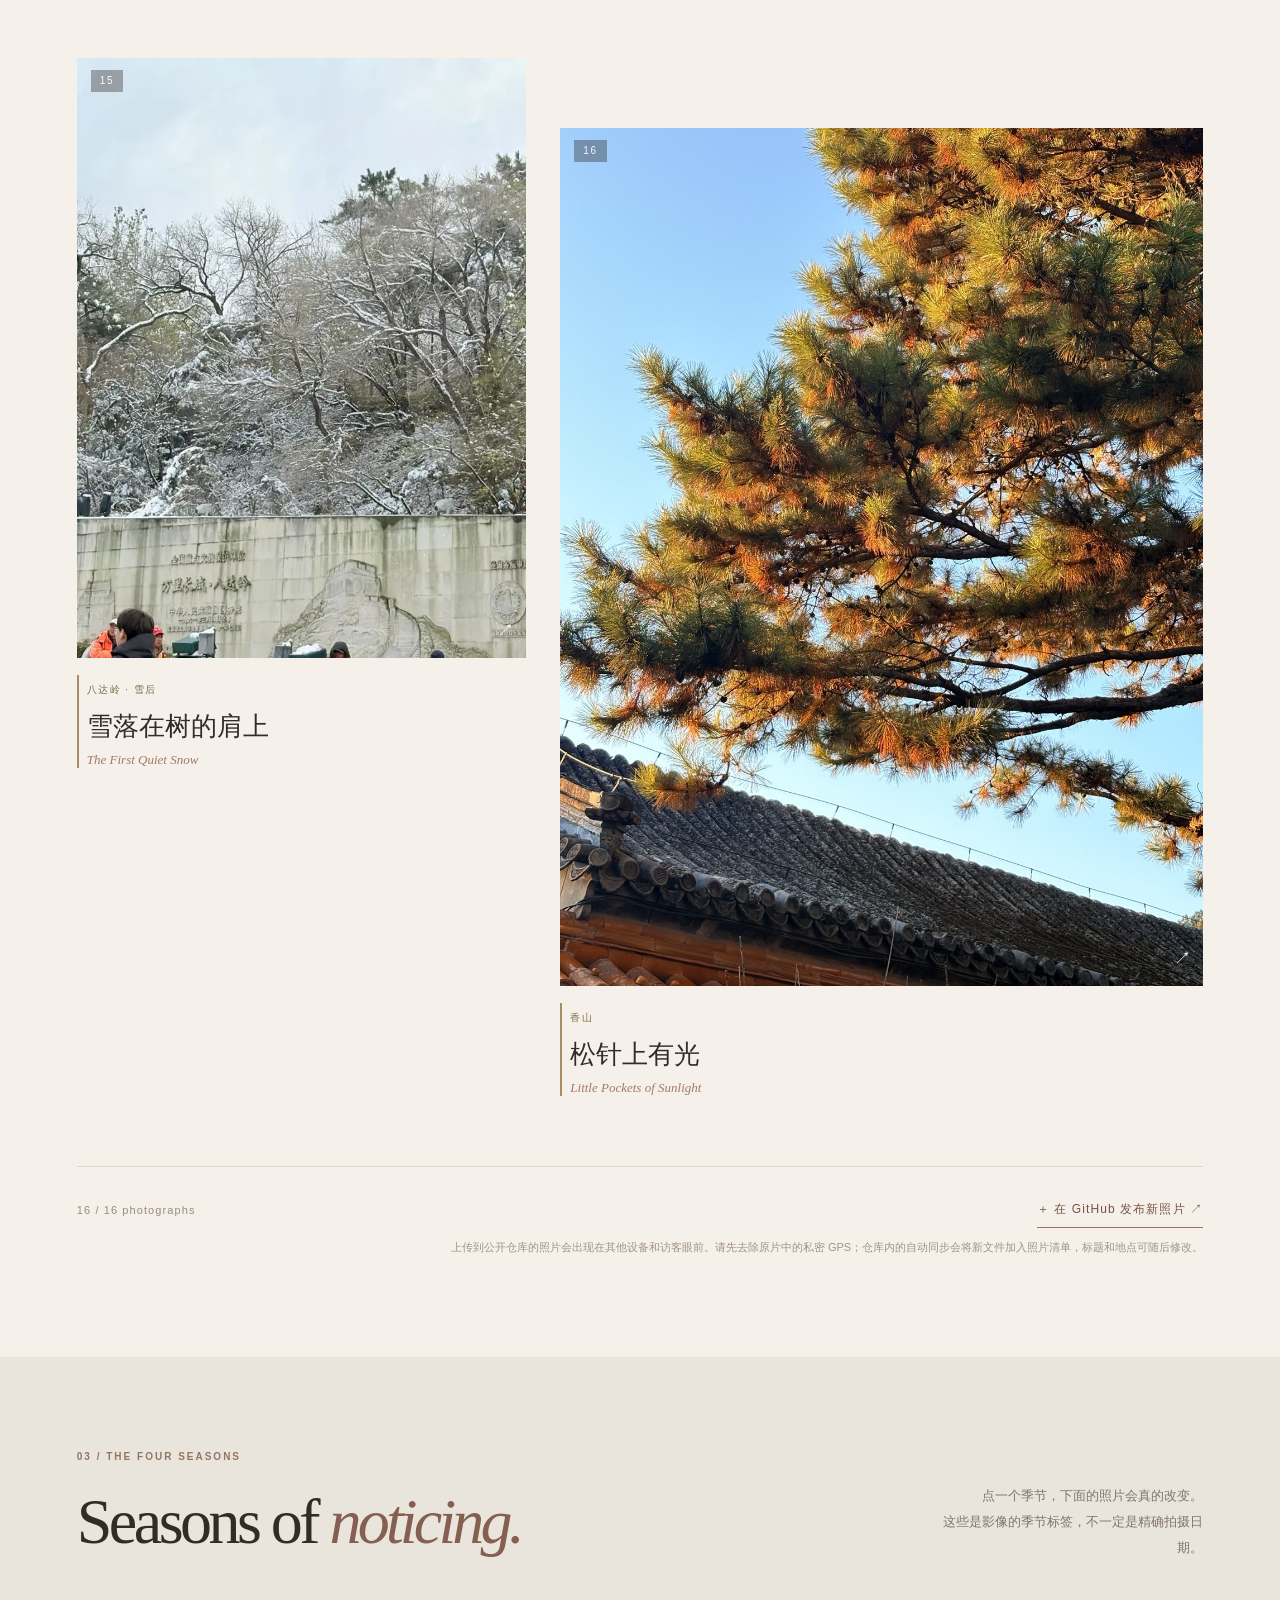
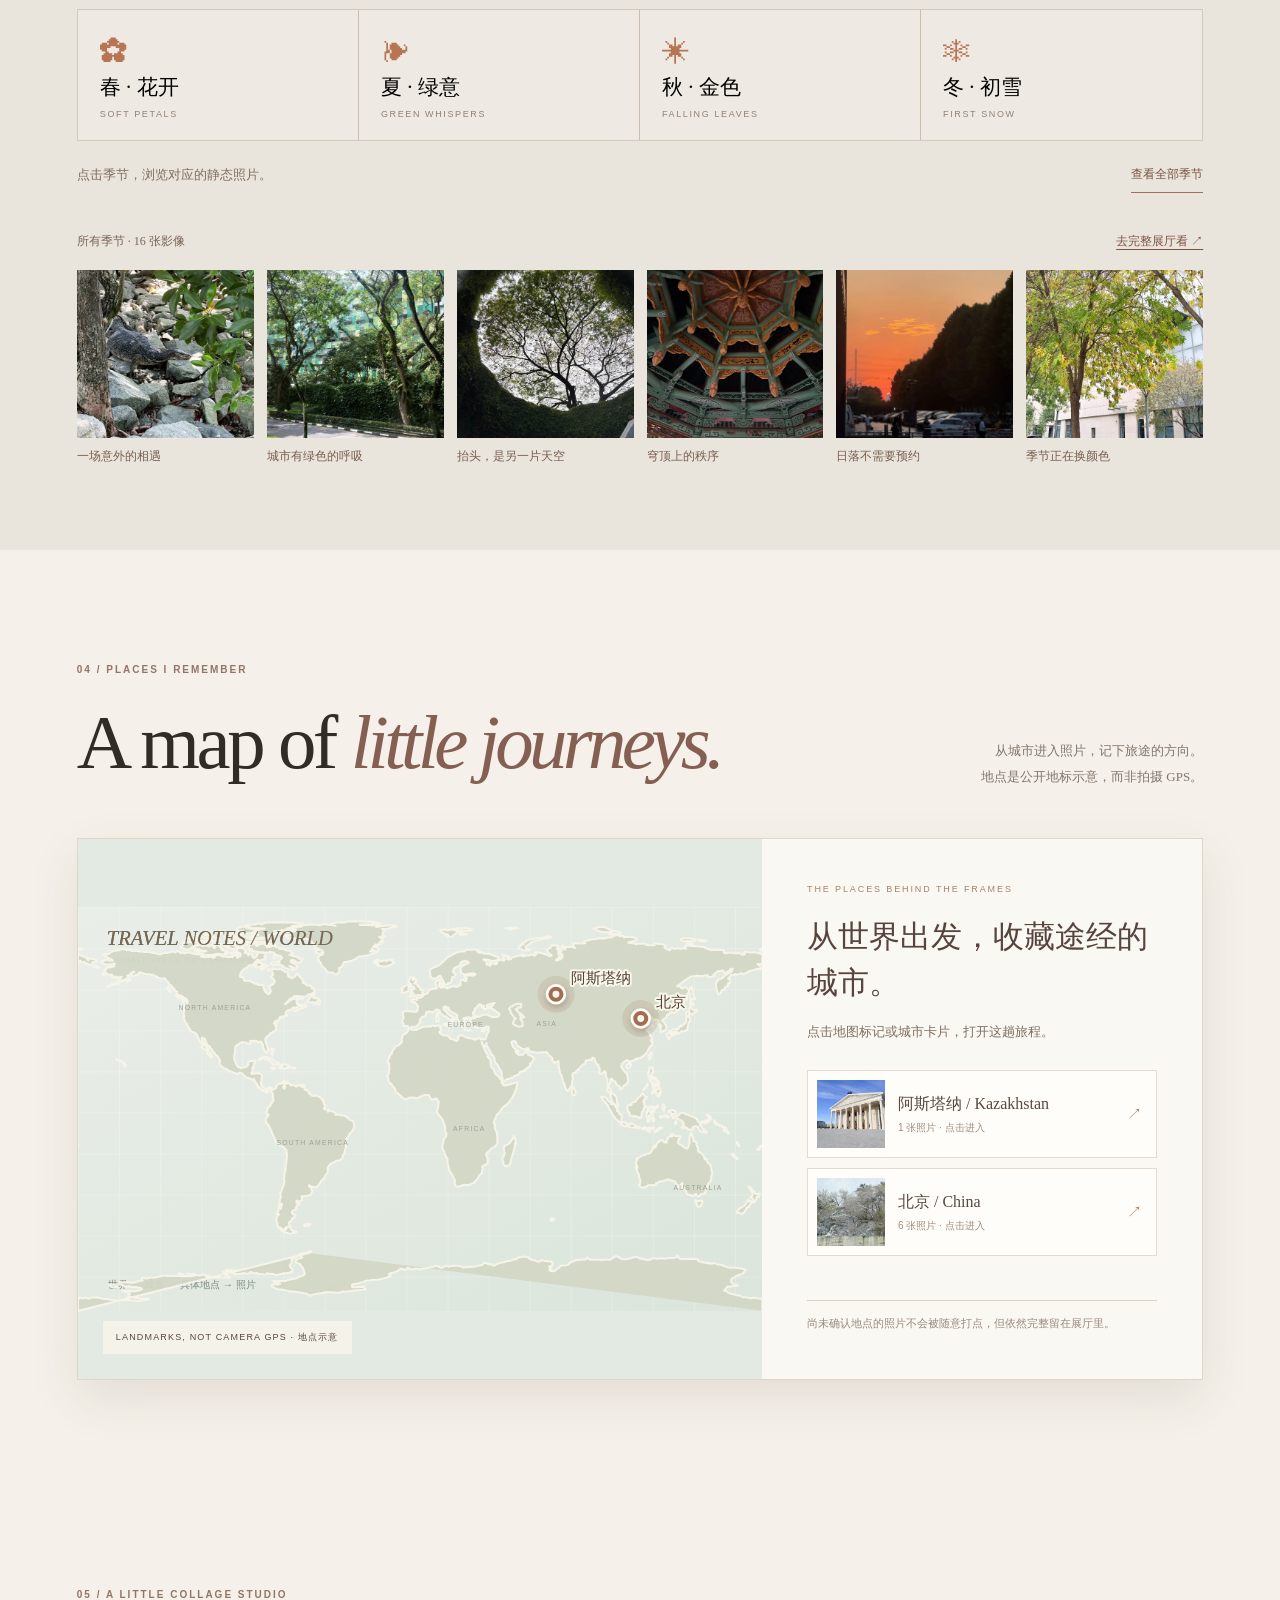
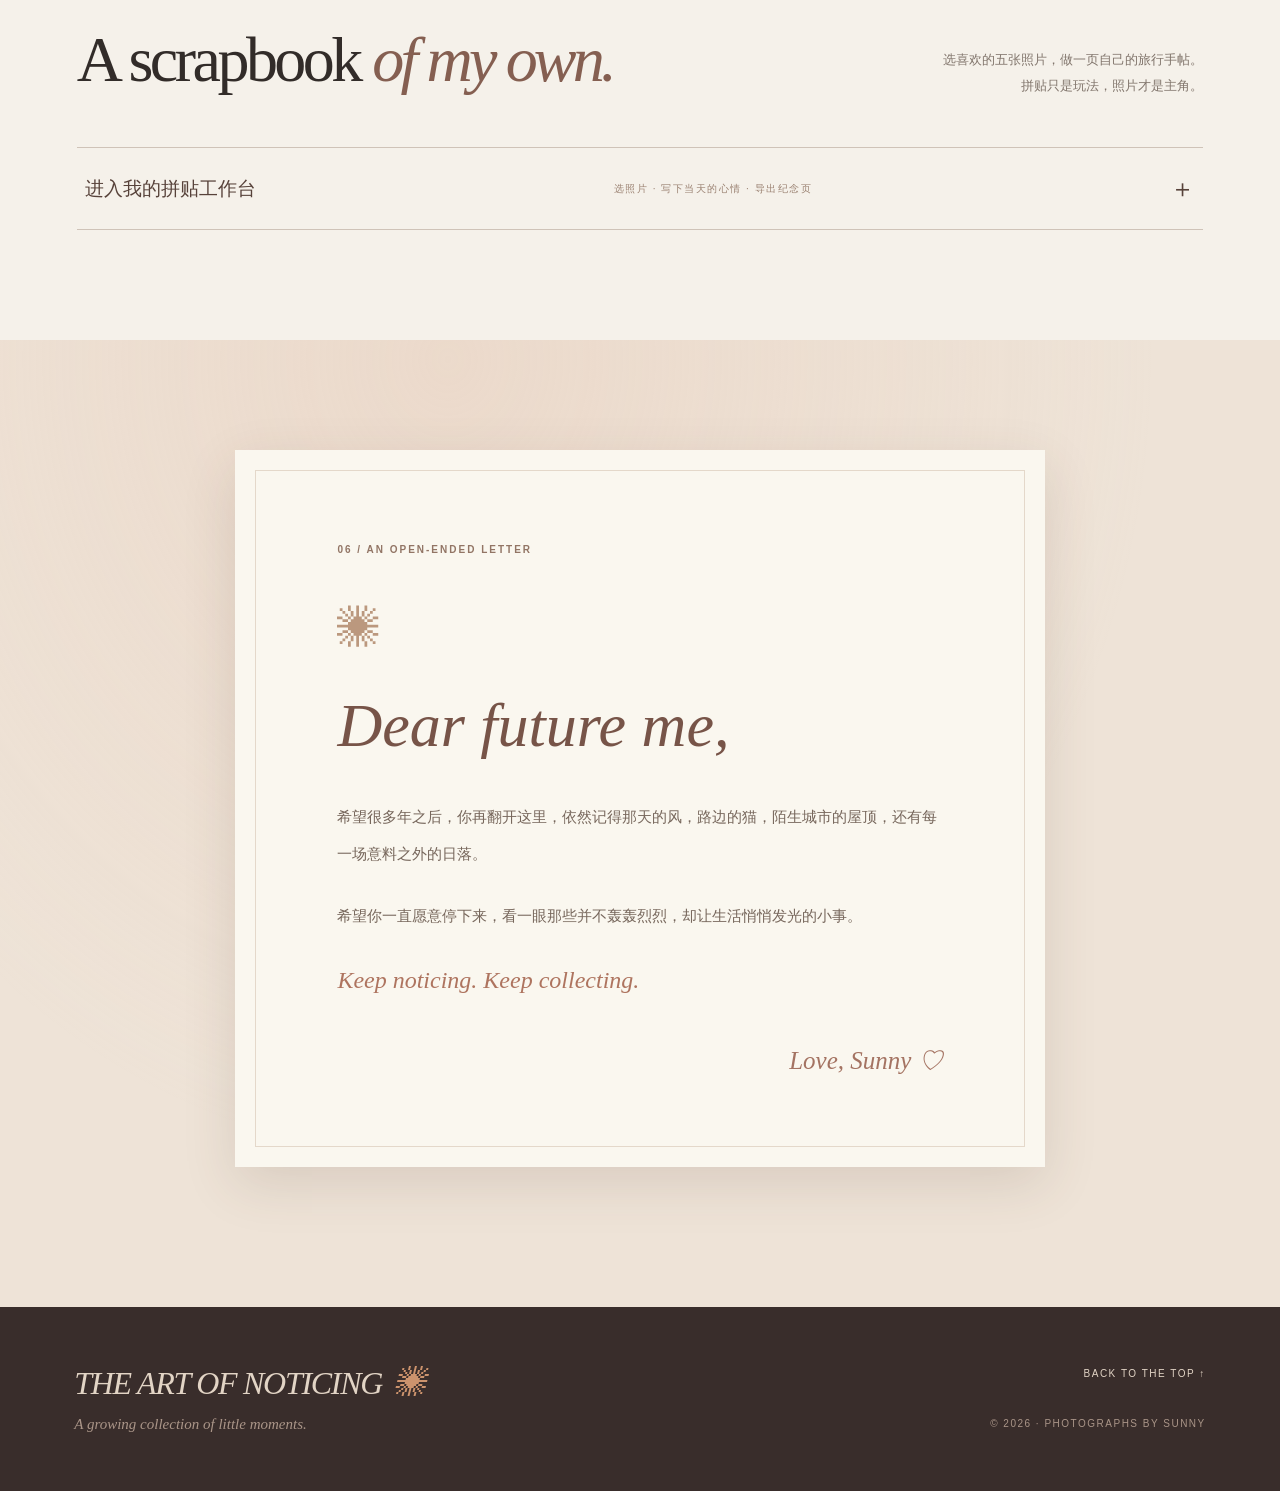
==== commit e7d2eb16: "feat: load bundled offline land data before map initialization" ====
--- a/index.html
+++ b/index.html
@@ -12,7 +12,8 @@
   <link rel="stylesheet" href="css/editorial-v2.css?v=20261111-1">
   <script defer src="data/embedded_photos.js"></script>
   <script defer src="data/photos.js?v=20261111-4"></script>
-  <script defer src="js/app.js?v=20261111-11"></script>
+  <script defer src="data/worldmap.js?v=20261111-1"></script>
+  <script defer src="js/app.js?v=20261111-12"></script>
 </head>
 <body>
   <div class="grain" aria-hidden="true"></div>
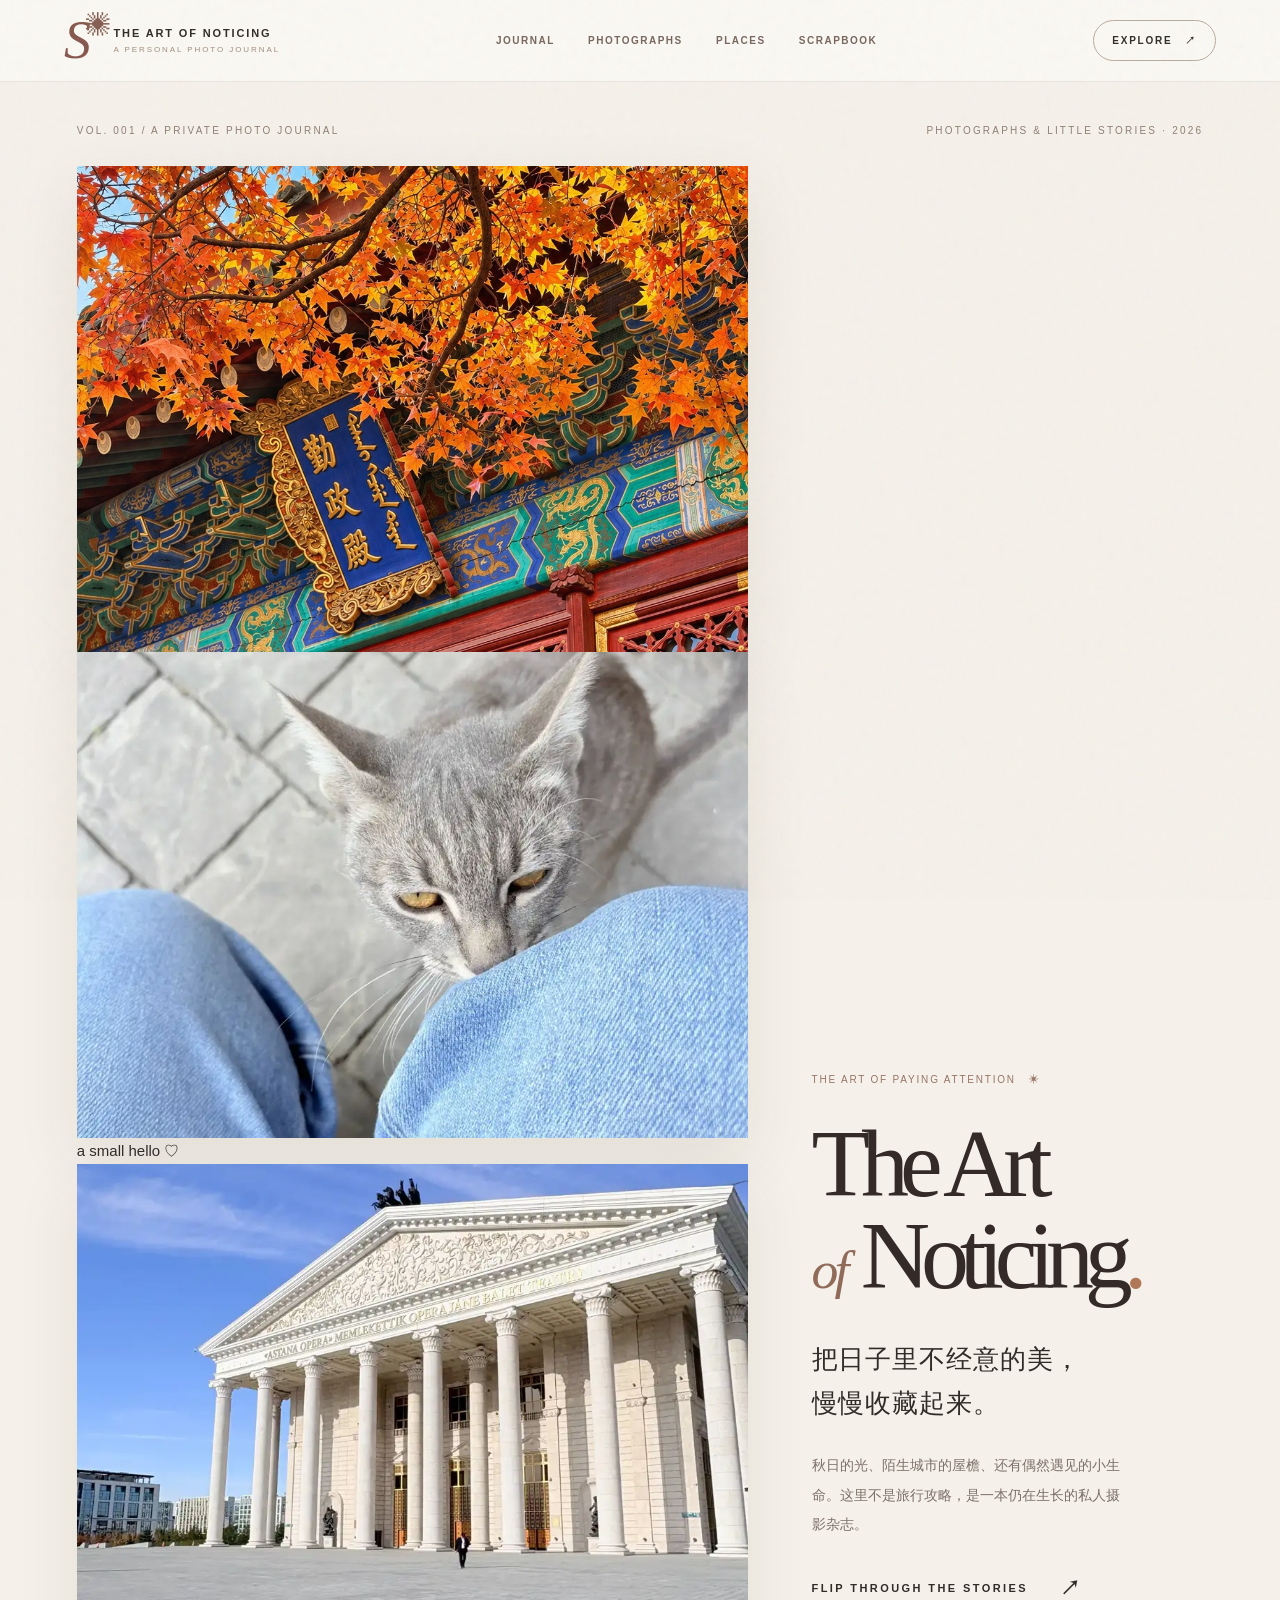
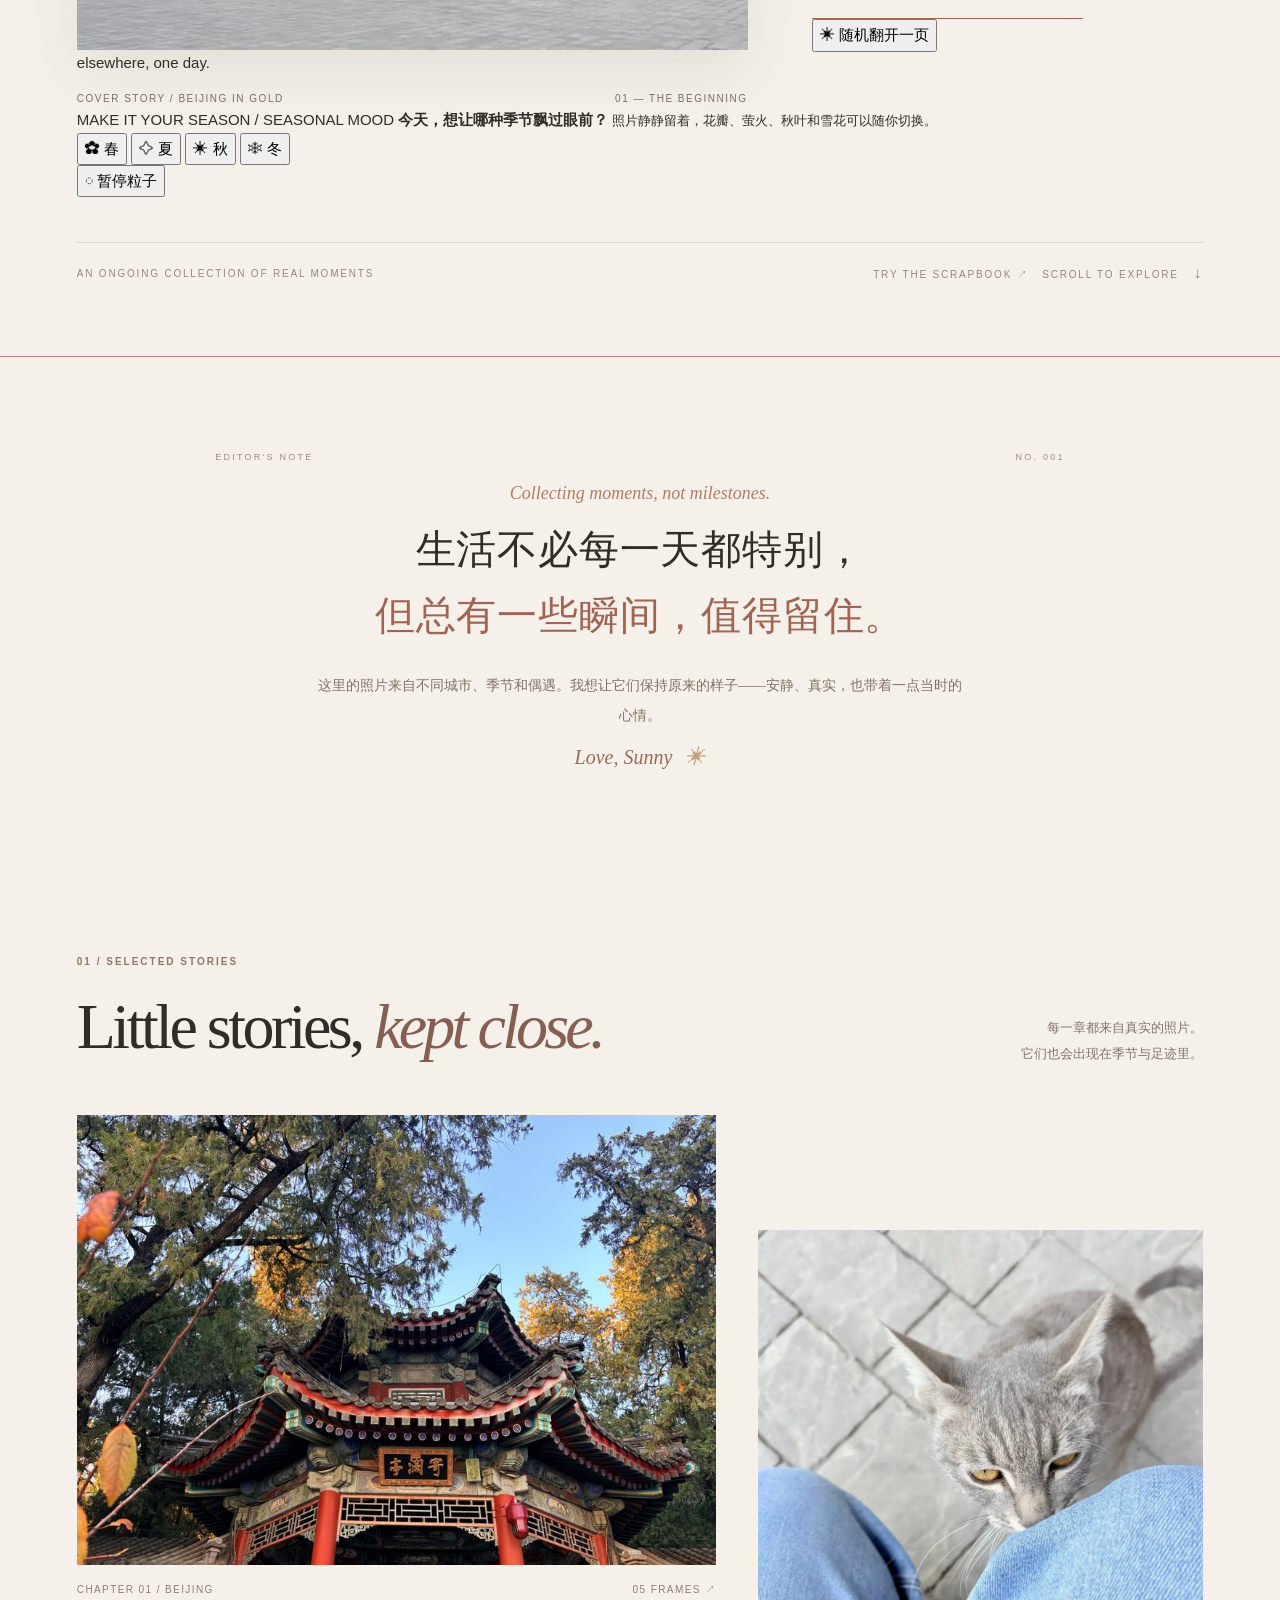
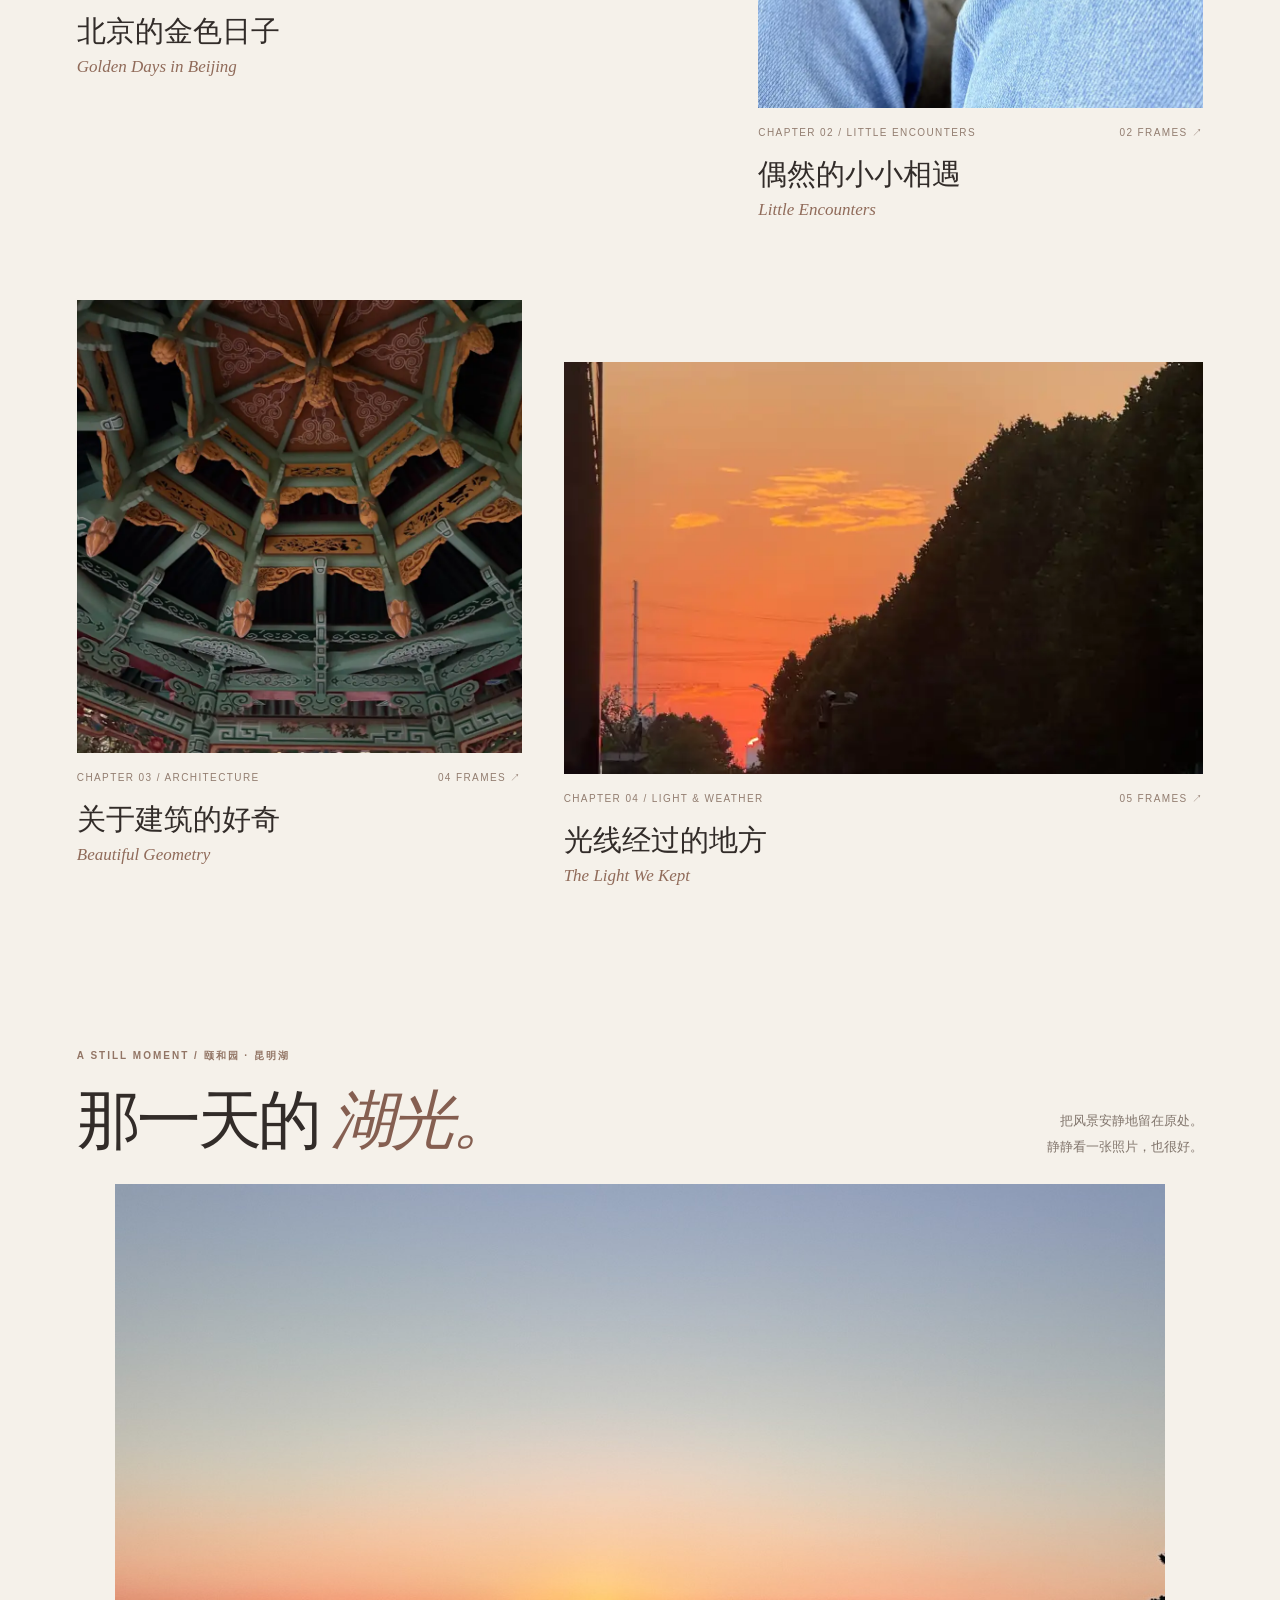
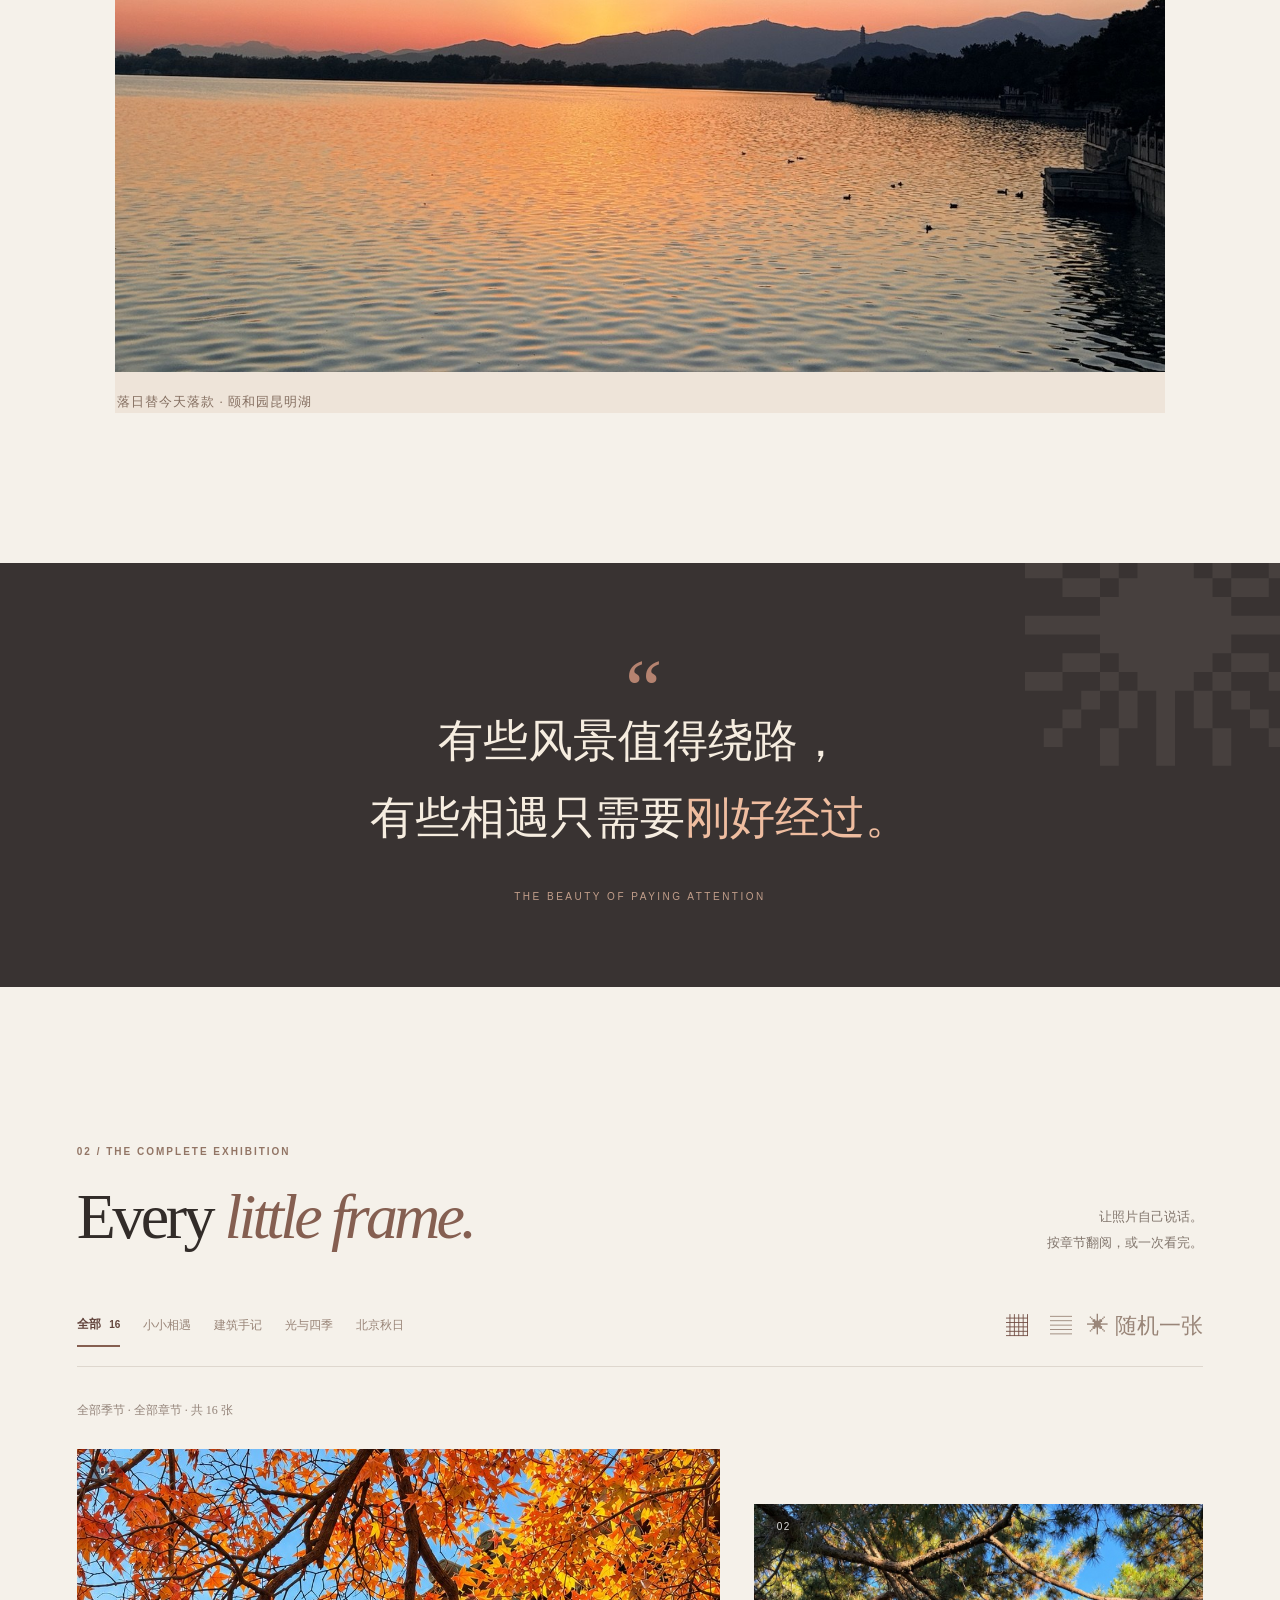
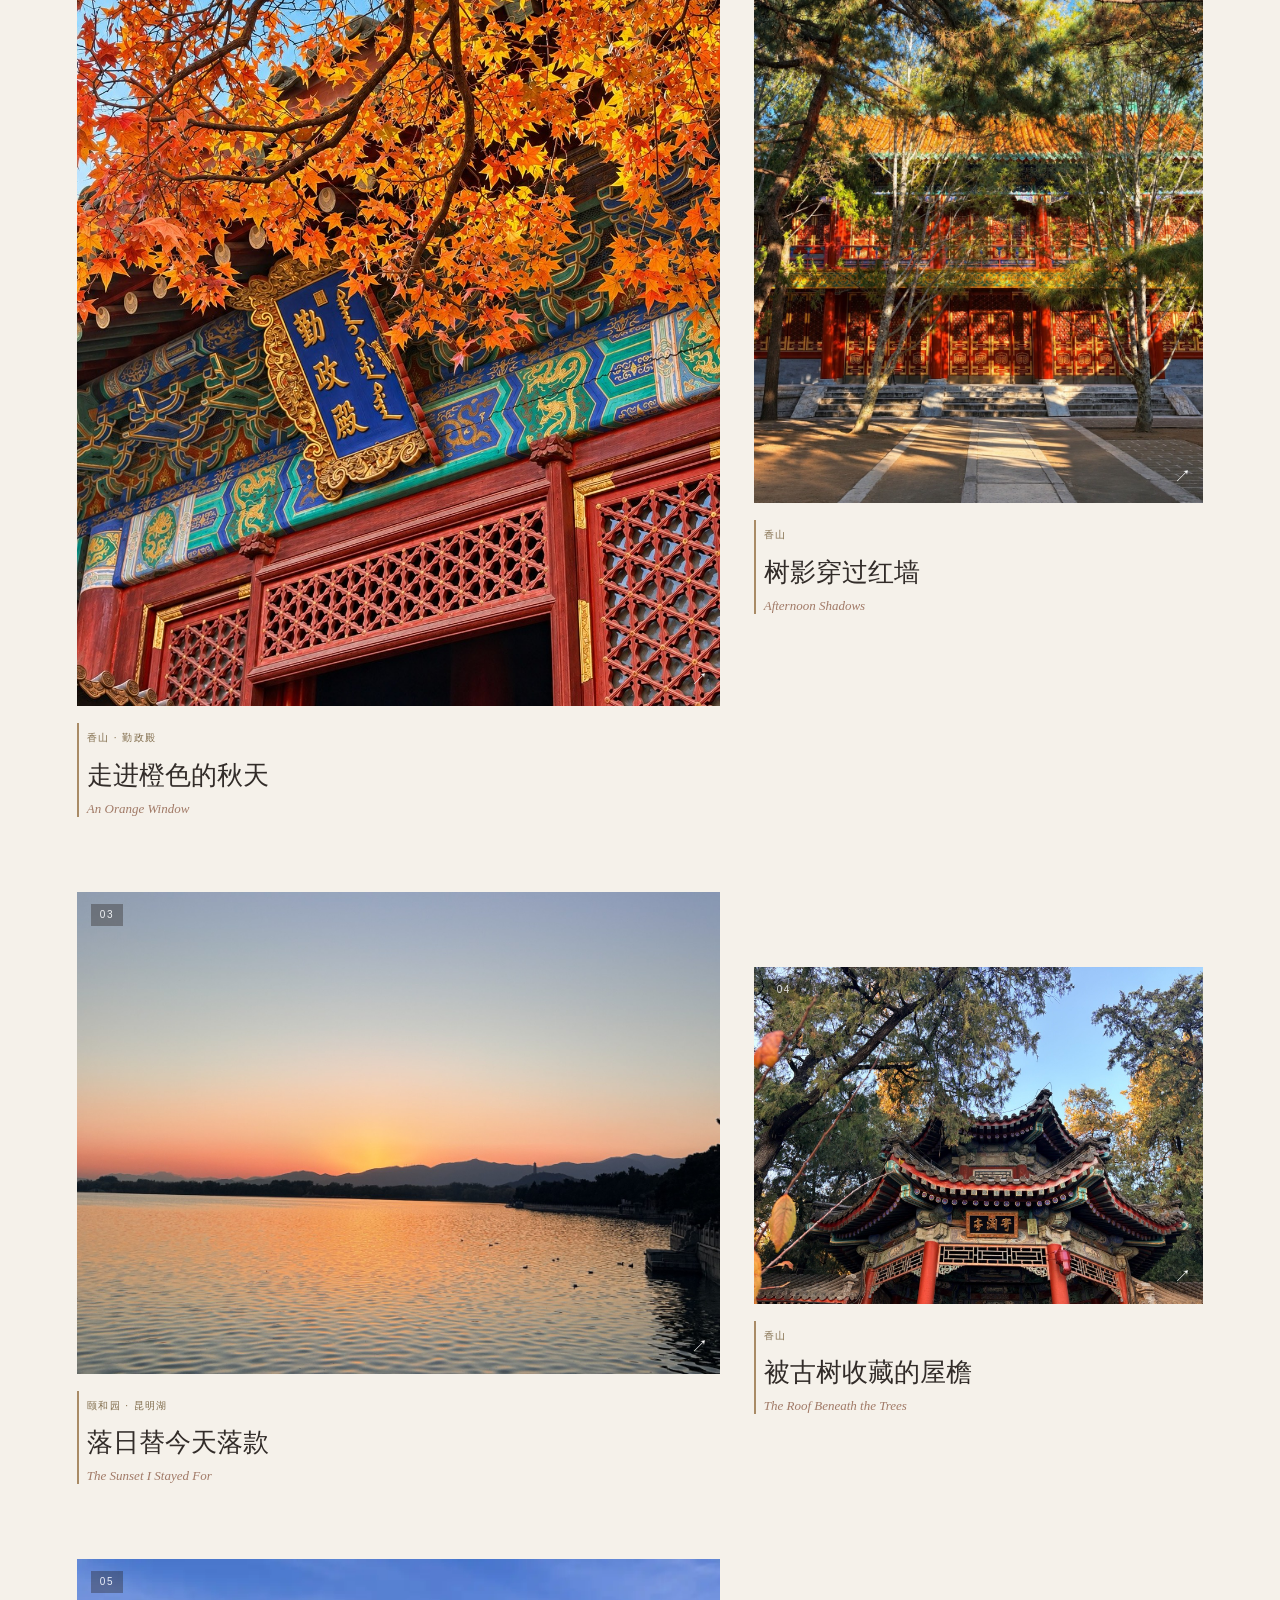
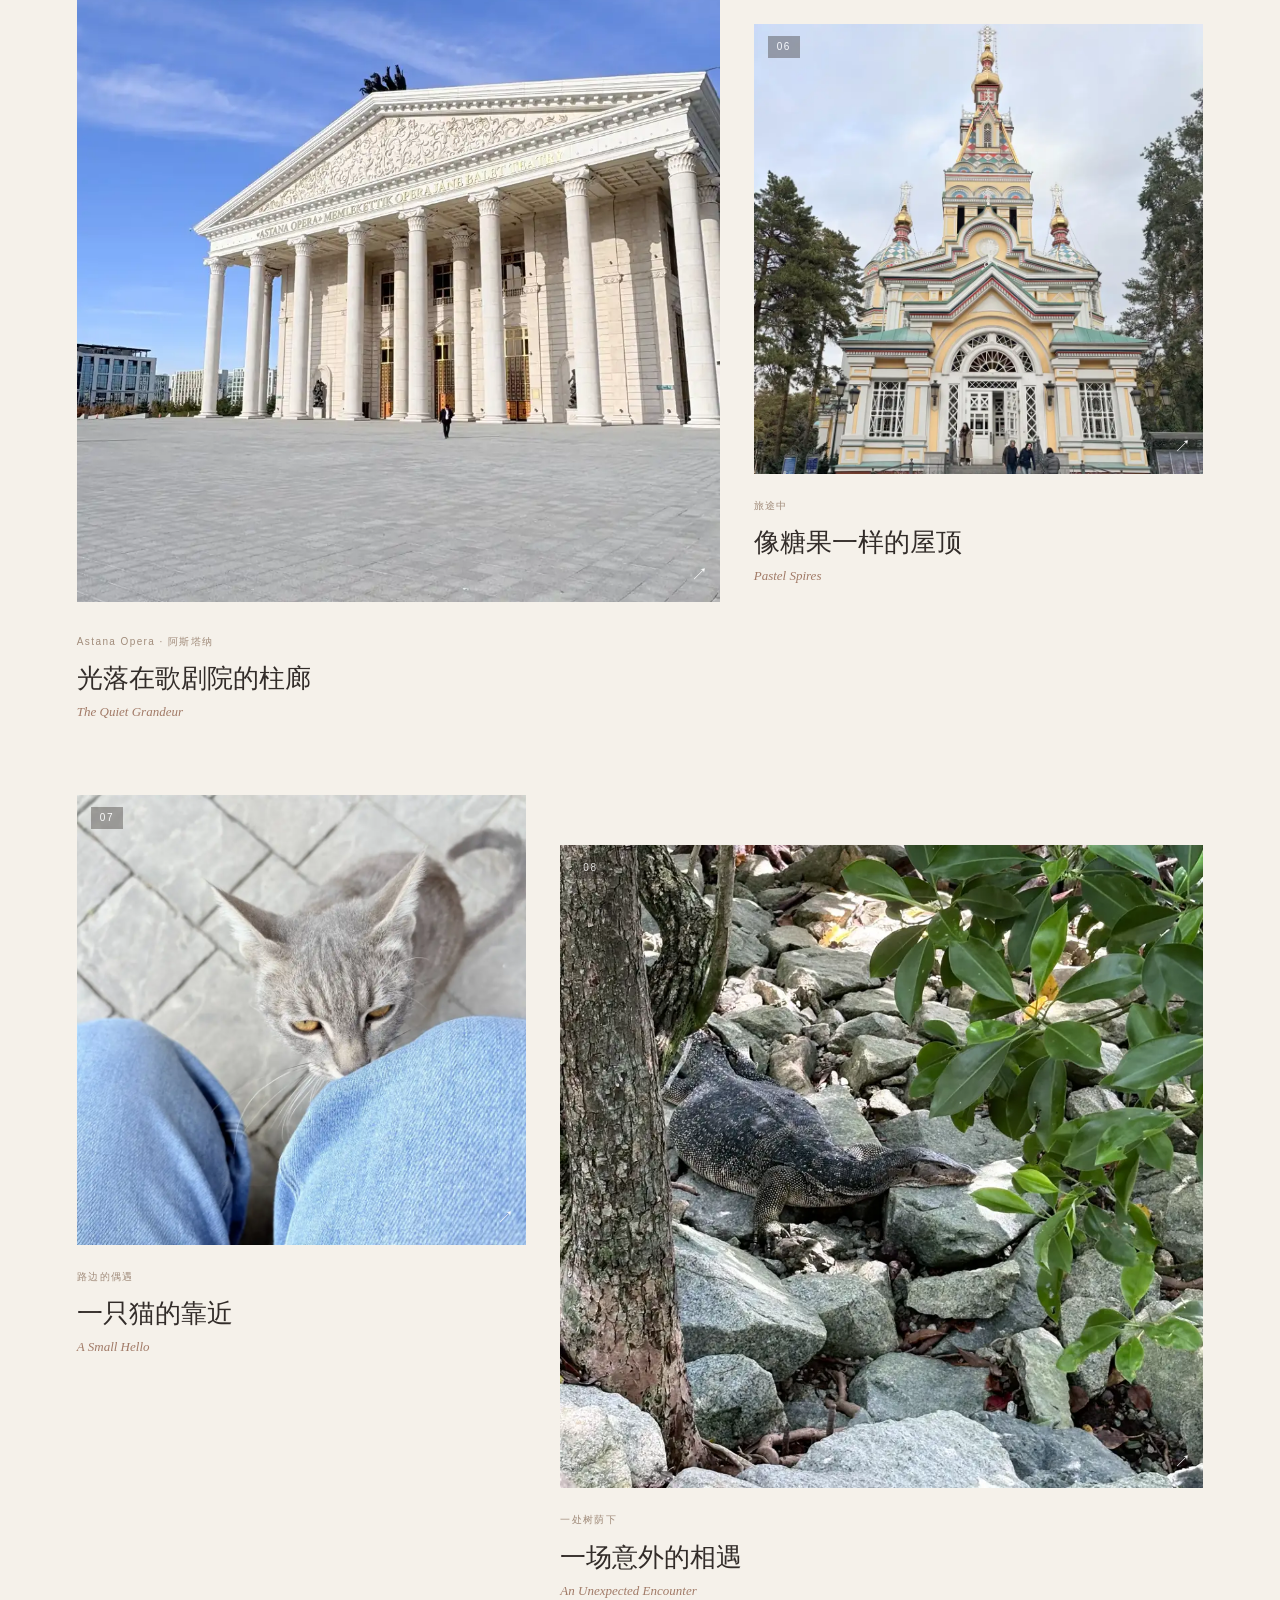
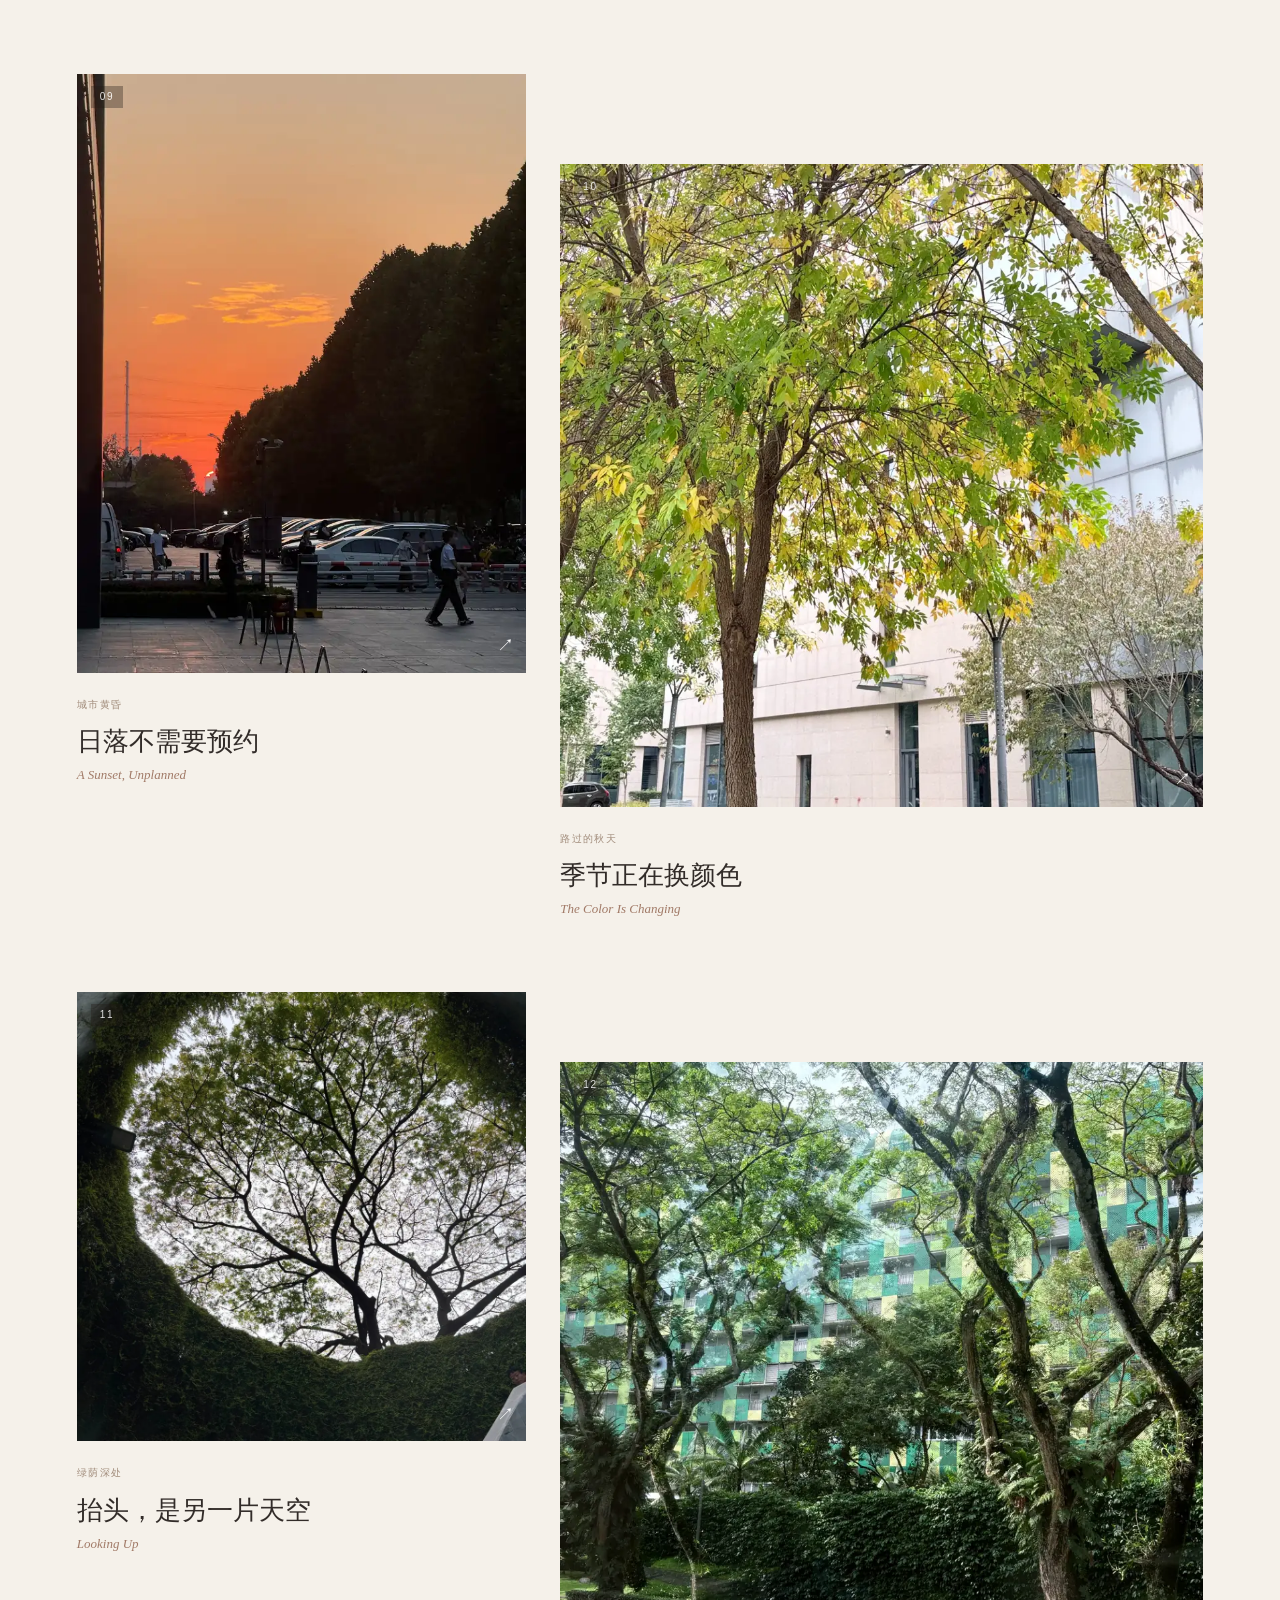
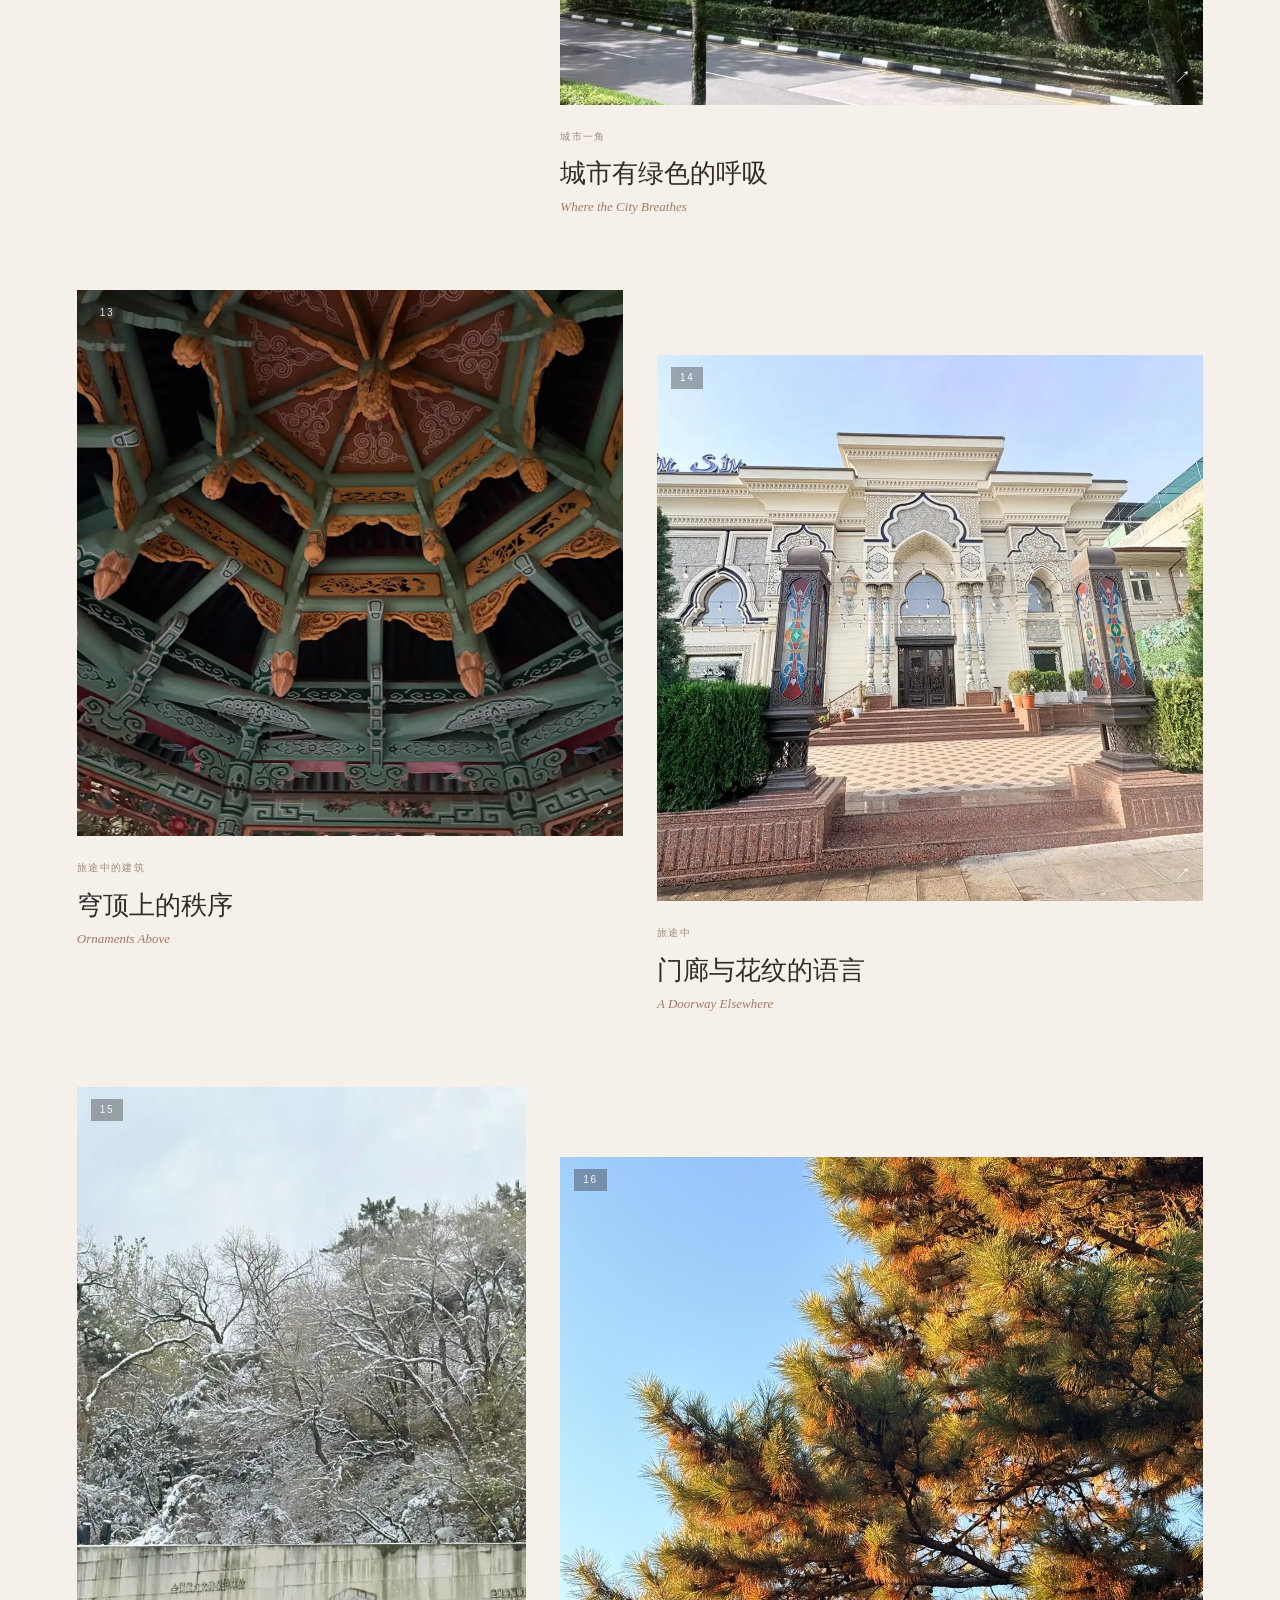
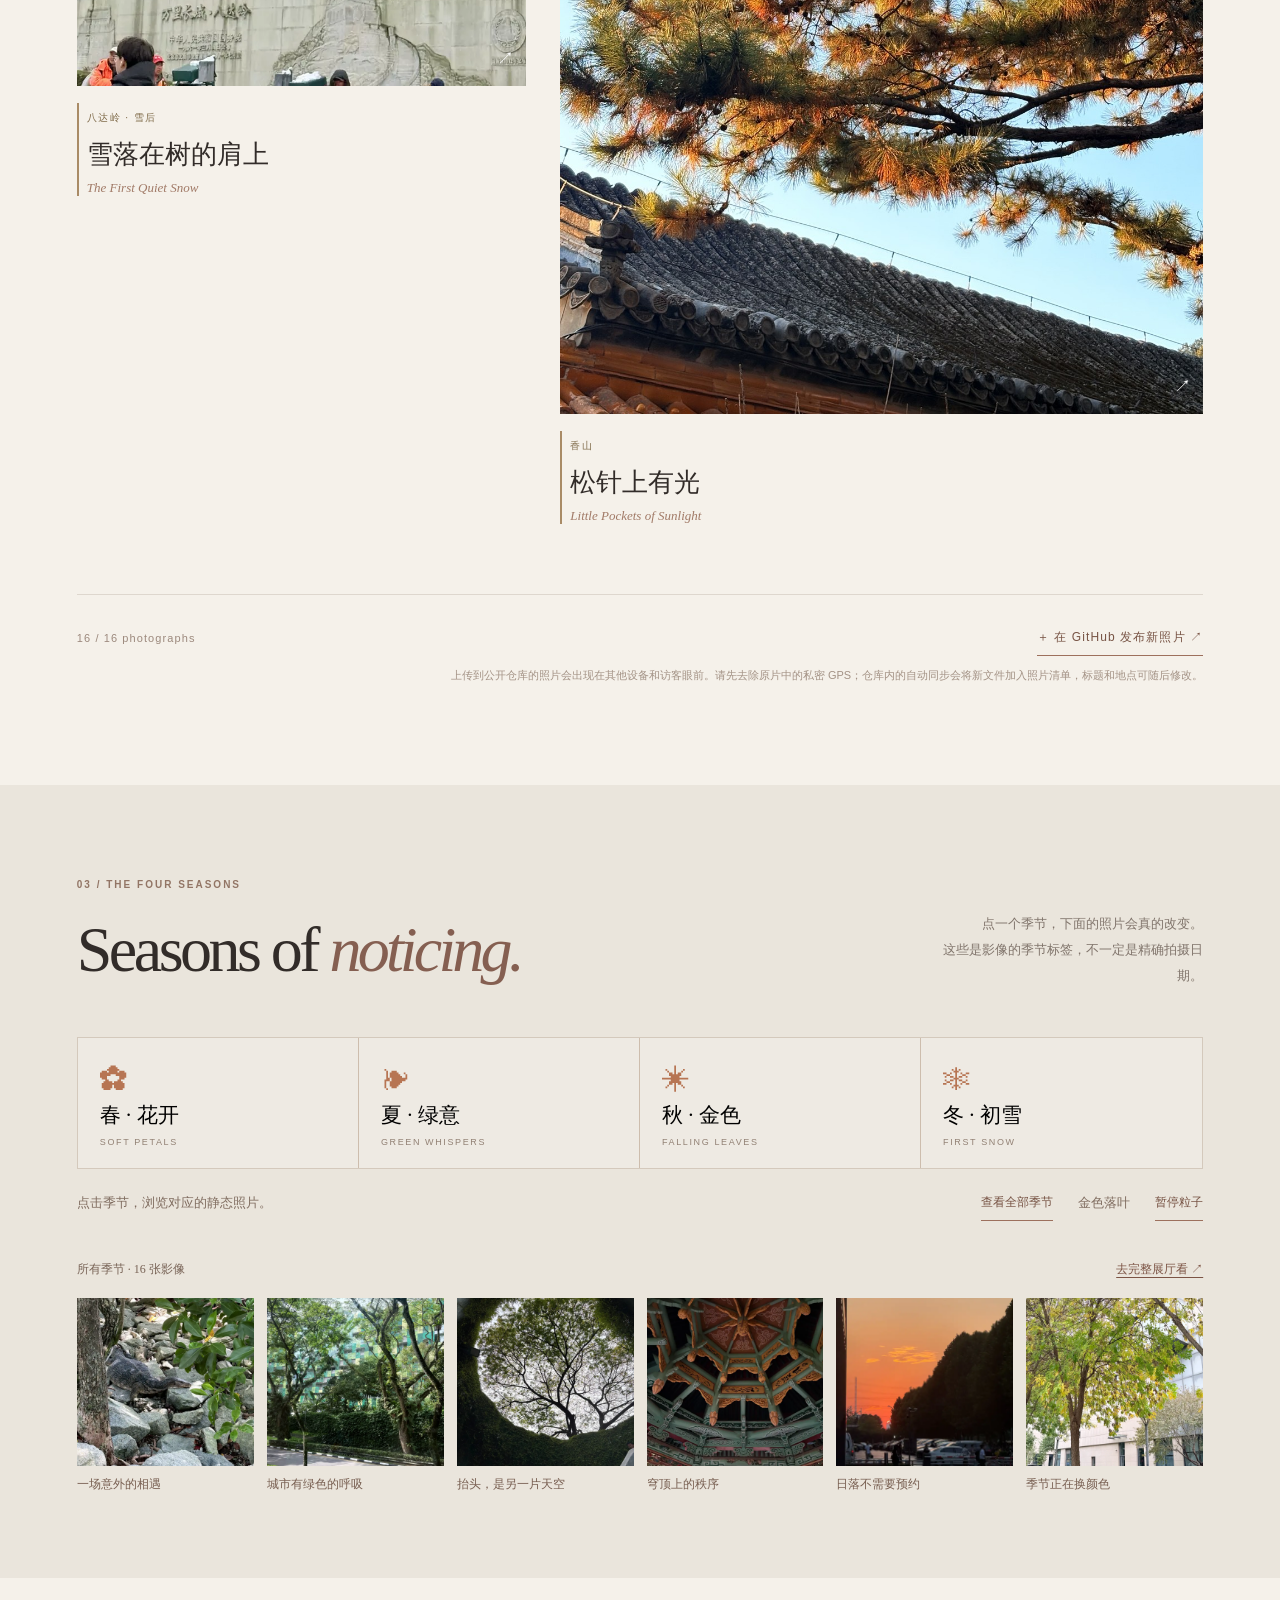
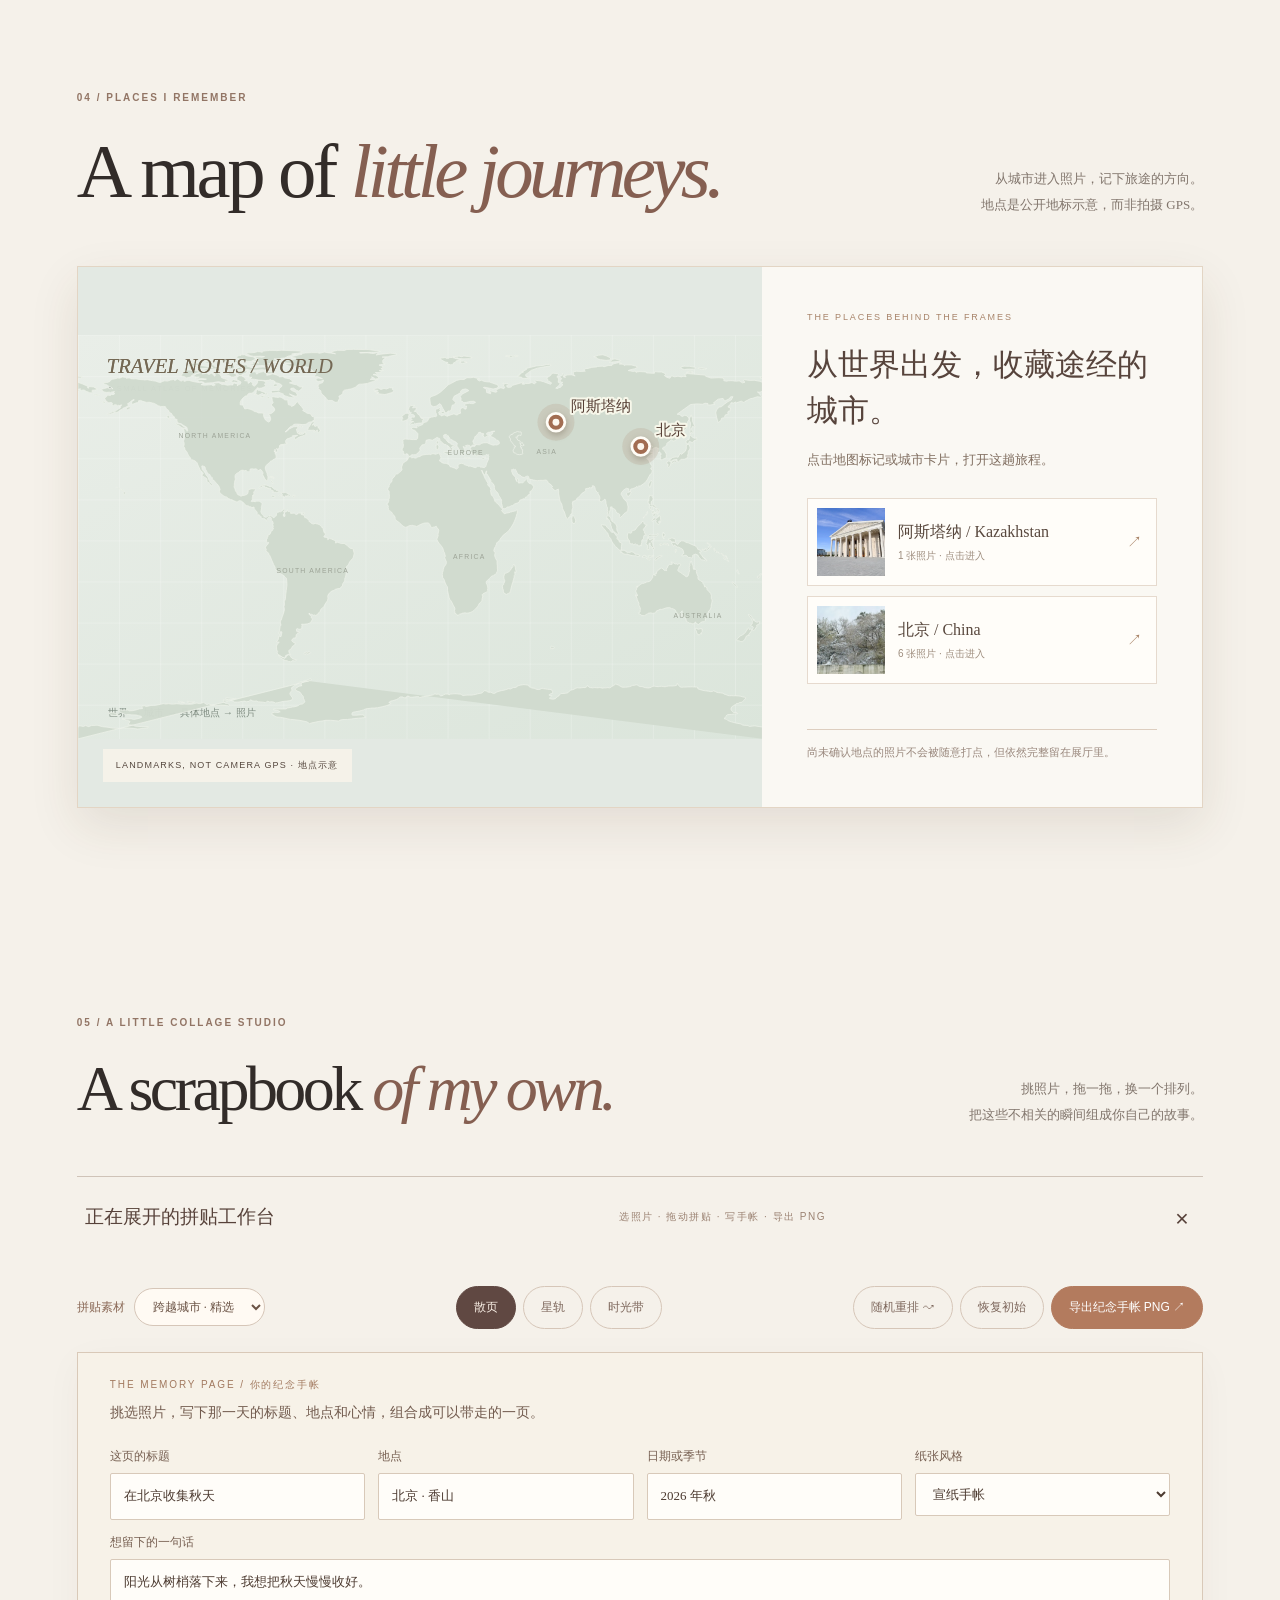
==== commit 071cbab0: "design: bring back playful magazine collage, visible scrapbook and seasonal interaction controls" ====
--- a/index.html
+++ b/index.html
@@ -9,14 +9,16 @@
   <title>The Art of Noticing — Sunny's Photo Journal</title>
   <link rel="icon" href="assets/favicon.svg" type="image/svg+xml">
   <link rel="stylesheet" href="css/style.css?v=20261111-10">
-  <link rel="stylesheet" href="css/editorial-v2.css?v=20261111-1">
+  <link rel="stylesheet" href="css/editorial-v2.css?v=20261111-2">
   <script defer src="data/embedded_photos.js"></script>
   <script defer src="data/photos.js?v=20261111-4"></script>
   <script defer src="data/worldmap.js?v=20261111-1"></script>
-  <script defer src="js/app.js?v=20261111-12"></script>
+  <script defer src="js/app.js?v=20261111-13"></script>
+  <script defer src="js/ambience.js?v=20261111-1"></script>
 </head>
 <body>
   <div class="grain" aria-hidden="true"></div>
+  <canvas id="seasonCanvas" class="season-canvas" aria-hidden="true"></canvas>
   <div class="scroll-indicator" id="scrollIndicator"></div>
   <header class="header" id="top">
     <a class="wordmark" href="#top" aria-label="返回首页"><span class="mark">S<span class="mark-dot">✺</span></span><span class="brand-copy">THE ART OF NOTICING<small>A PERSONAL PHOTO JOURNAL</small></span></a>
@@ -28,7 +30,17 @@
   <div class="hero-topline"><span>VOL. 001 / A PRIVATE PHOTO JOURNAL</span><span>PHOTOGRAPHS & LITTLE STORIES · 2026</span></div>
   <div class="hero-layout">
     <figure class="hero-cover">
-      <img src="assets/photos/01-qinzhengdian.jpg" alt="北京秋天的古建筑与金色枝叶，作为摄影杂志封面" fetchpriority="high">
+<a href="#archive" class="hero-main-link" data-target-filter="beijing" aria-label="翻开北京秋日照片章节">
+        <img src="assets/photos/01-qinzhengdian.jpg" alt="北京秋天的古建筑与金色枝叶，作为摄影杂志封面" fetchpriority="high">
+      </a>
+      <a href="#archive" data-target-filter="encounters" class="hero-photo-peek hero-photo-peek--cat" aria-label="查看小小相遇">
+        <img src="assets/photos/08-gray-cat.webp" alt="一只靠近镜头的灰猫" loading="lazy">
+        <span>a small hello ♡</span>
+      </a>
+      <a href="#archive" data-target-filter="architecture" class="hero-photo-peek hero-photo-peek--place" aria-label="查看建筑旅行手记">
+        <img src="assets/photos/07-astana-opera.webp" alt="阿斯塔纳歌剧院的建筑立面" loading="lazy">
+        <span>elsewhere, one day.</span>
+      </a>
       <figcaption><span>COVER STORY / BEIJING IN GOLD</span><span>01 — THE BEGINNING</span></figcaption>
     </figure>
     <div class="hero-text">
@@ -36,10 +48,27 @@
       <h1 id="heroTitle">The Art<br><i>of</i> Noticing<span class="title-period">.</span></h1>
       <p class="hero-cn">把日子里不经意的美，<br>慢慢收藏起来。</p>
       <p class="hero-description">秋日的光、陌生城市的屋檐、还有偶然遇见的小生命。这里不是旅行攻略，是一本仍在生长的私人摄影杂志。</p>
-      <a class="text-link hero-cta" href="#issues">FLIP THROUGH THE STORIES <span aria-hidden="true">↗</span></a>
+<div class="hero-actions">
+        <a class="text-link hero-cta" href="#issues">FLIP THROUGH THE STORIES <span aria-hidden="true">↗</span></a>
+        <button type="button" class="hero-random" data-random-photo>✳ 随机翻开一页</button>
+      </div>
     </div>
   </div>
-  <div class="hero-bottom"><span>AN ONGOING COLLECTION OF REAL MOMENTS</span><span>SCROLL TO EXPLORE <b aria-hidden="true">↓</b></span></div>
+<div class="hero-playline" aria-label="让照片与四季产生互动">
+    <div class="hero-playline-intro">
+      <span class="hero-playline-label">MAKE IT YOUR SEASON / SEASONAL MOOD</span>
+      <strong>今天，想让哪种季节飘过眼前？</strong>
+      <small>照片静静留着，花瓣、萤火、秋叶和雪花可以随你切换。</small>
+    </div>
+    <div class="hero-season-switch" role="group" aria-label="切换季节">
+      <button data-season="spring" type="button"><span aria-hidden="true">✿</span> 春</button>
+      <button data-season="summer" type="button"><span aria-hidden="true">✧</span> 夏</button>
+      <button data-season="autumn" type="button"><span aria-hidden="true">✳</span> 秋</button>
+      <button data-season="winter" type="button"><span aria-hidden="true">❄</span> 冬</button>
+    </div>
+    <button type="button" class="ambient-toggle" data-ambience-toggle aria-pressed="true"><span aria-hidden="true">◌</span> <span class="ambient-state">暂停粒子</span></button>
+  </div>
+  <div class="hero-bottom"><span>AN ONGOING COLLECTION OF REAL MOMENTS</span><span><a href="#studio" class="hero-studio-link">TRY THE SCRAPBOOK ↗</a> &nbsp; SCROLL TO EXPLORE <b aria-hidden="true">↓</b></span></div>
 </section>
 
     <section class="intro-paper editorial-letter" id="issues" aria-labelledby="issuesTitle">
@@ -85,14 +114,14 @@
 
     <section class="archive-section section-wrap" id="archive" aria-labelledby="archiveTitle">
       <div class="section-heading reveal"><div><span class="overline">02 / THE COMPLETE EXHIBITION</span><h2 id="archiveTitle">Every <i>little frame.</i></h2></div><p>让照片自己说话。<br>按章节翻阅，或一次看完。</p></div>
-      <div class="archive-toolbar"><div class="filter-tabs" role="group" aria-label="影像分类"><button class="active" data-filter="all" aria-pressed="true">全部 <b id="photoCount">16</b></button><button data-filter="encounters" aria-pressed="false">小小相遇</button><button data-filter="architecture" aria-pressed="false">建筑手记</button><button data-filter="landscapes" aria-pressed="false">光与四季</button><button data-filter="beijing" aria-pressed="false">北京秋日</button></div><div class="view-modes" role="group" aria-label="布局模式"><button data-mode="editorial" aria-label="杂志布局" aria-pressed="true" class="active">▦</button><button data-mode="grid" aria-label="整齐网格" aria-pressed="false">▤</button></div></div>
+      <div class="archive-toolbar"><div class="filter-tabs" role="group" aria-label="影像分类"><button class="active" data-filter="all" aria-pressed="true">全部 <b id="photoCount">16</b></button><button data-filter="encounters" aria-pressed="false">小小相遇</button><button data-filter="architecture" aria-pressed="false">建筑手记</button><button data-filter="landscapes" aria-pressed="false">光与四季</button><button data-filter="beijing" aria-pressed="false">北京秋日</button></div><div class="view-modes" role="group" aria-label="布局模式"><button data-mode="editorial" aria-label="杂志布局" aria-pressed="true" class="active">▦</button><button data-mode="grid" aria-label="整齐网格" aria-pressed="false">▤</button><button class="archive-surprise" type="button" data-random-photo aria-label="随机打开一张照片">✳ 随机一张</button></div></div>
       <p class="filter-note" id="activeFilterNote" aria-live="polite">展示全部照片 · 地点不明确的作品仍会留在展厅中。</p>
       <div id="photoWall" class="photo-wall" aria-live="polite"></div>
       <div class="archive-foot"><span id="archiveSummary">16 moments, still counting.</span><a class="underlined" href="https://github.com/56vpc2nv5y-lang/Gallary/upload/main/assets/photos" target="_blank" rel="noopener noreferrer">＋ 在 GitHub 发布新照片 ↗</a></div>
       <p class="privacy-note">上传到公开仓库的照片会出现在其他设备和访客眼前。请先去除原片中的私密 GPS；仓库内的自动同步会将新文件加入照片清单，标题和地点可随后修改。</p>
     </section>
 
-    <section class="season-section" aria-labelledby="seasonTitle"><div class="section-wrap"><div class="section-heading reveal"><div><span class="overline">03 / THE FOUR SEASONS</span><h2 id="seasonTitle">Seasons of <i>noticing.</i></h2></div><p>点一个季节，下面的照片会真的改变。<br>这些是影像的季节标签，不一定是精确拍摄日期。</p></div><div class="seasons" role="group" aria-label="切换四季氛围"><button data-season="spring" aria-pressed="false"><span class="season-mark">✿</span><b>春 · 花开</b><small>SOFT PETALS</small></button><button data-season="summer" aria-pressed="false"><span class="season-mark">❧</span><b>夏 · 绿意</b><small>GREEN WHISPERS</small></button><button data-season="autumn" aria-pressed="true" class="active"><span class="season-mark">✳</span><b>秋 · 金色</b><small>FALLING LEAVES</small></button><button data-season="winter" aria-pressed="false"><span class="season-mark">❄</span><b>冬 · 初雪</b><small>FIRST SNOW</small></button></div><div class="season-controls"><span id="seasonDescription">静静收藏金色的秋天。</span><div class="season-actions"><button id="resetSeason" class="underlined">查看全部季节</button></div></div><div class="season-preview-head"><span id="seasonPreviewCount">每一种季节，都有自己的记忆。</span><a href="#archive">去完整展厅看 ↗</a></div><div id="seasonPreview" class="season-preview" aria-live="polite"></div></div></section>
+    <section class="season-section" aria-labelledby="seasonTitle"><div class="section-wrap"><div class="section-heading reveal"><div><span class="overline">03 / THE FOUR SEASONS</span><h2 id="seasonTitle">Seasons of <i>noticing.</i></h2></div><p>点一个季节，下面的照片会真的改变。<br>这些是影像的季节标签，不一定是精确拍摄日期。</p></div><div class="seasons" role="group" aria-label="切换四季氛围"><button data-season="spring" aria-pressed="false"><span class="season-mark">✿</span><b>春 · 花开</b><small>SOFT PETALS</small></button><button data-season="summer" aria-pressed="false"><span class="season-mark">❧</span><b>夏 · 绿意</b><small>GREEN WHISPERS</small></button><button data-season="autumn" aria-pressed="true" class="active"><span class="season-mark">✳</span><b>秋 · 金色</b><small>FALLING LEAVES</small></button><button data-season="winter" aria-pressed="false"><span class="season-mark">❄</span><b>冬 · 初雪</b><small>FIRST SNOW</small></button></div><div class="season-controls"><span id="seasonDescription">静静收藏金色的秋天。</span><div class="season-actions"><button id="resetSeason" class="underlined">查看全部季节</button><span id="seasonAtmosphereLabel" class="season-mood-label">金色落叶</span><button type="button" class="underlined" data-ambience-toggle aria-pressed="true"><span class="ambient-state">暂停粒子</span></button></div></div><div class="season-preview-head"><span id="seasonPreviewCount">每一种季节，都有自己的记忆。</span><a href="#archive">去完整展厅看 ↗</a></div><div id="seasonPreview" class="season-preview" aria-live="polite"></div></div></section>
 
     <section class="footprints-section section-wrap" id="footprints" aria-labelledby="footprintsTitle">
       <div class="section-heading reveal"><div><span class="overline">04 / PLACES I REMEMBER</span><h2 id="footprintsTitle">A map of <i>little journeys.</i></h2></div><p>从城市进入照片，记下旅途的方向。<br>地点是公开地标示意，而非拍摄 GPS。</p></div>
@@ -102,9 +131,9 @@
       </div>
     </section>
 
-    <section class="studio-section section-wrap" id="studio" aria-labelledby="studioTitle"><div class="section-heading reveal"><div><span class="overline">05 / A LITTLE COLLAGE STUDIO</span><h2 id="studioTitle">A scrapbook <i>of my own.</i></h2></div><p>选喜欢的五张照片，做一页自己的旅行手帖。<br>拼贴只是玩法，照片才是主角。</p></div>
-      <details class="studio-disclosure">
-  <summary><span>进入我的拼贴工作台</span><small>选照片 · 写下当天的心情 · 导出纪念页</small><span class="entry-arrow" aria-hidden="true">＋</span></summary>
+    <section class="studio-section section-wrap" id="studio" aria-labelledby="studioTitle"><div class="section-heading reveal"><div><span class="overline">05 / A LITTLE COLLAGE STUDIO</span><h2 id="studioTitle">A scrapbook <i>of my own.</i></h2></div><p>挑照片，拖一拖，换一个排列。<br>把这些不相关的瞬间组成你自己的故事。</p></div>
+      <details class="studio-disclosure" open>
+  <summary><span>正在展开的拼贴工作台</span><small>选照片 · 拖动拼贴 · 写手帐 · 导出 PNG</small><span class="entry-arrow" aria-hidden="true">＋</span></summary>
   <div class="studio-workspace">
 <div class="studio-controls"><label class="collage-source-label">拼贴素材 <select id="collageCollection"><option value="all">跨越城市 · 精选</option><option value="beijing">北京秋日</option><option value="architecture">建筑手记</option><option value="landscapes">光与四季</option><option value="encounters">小小相遇</option></select></label><div class="studio-presets" role="group" aria-label="拼贴排版"><button data-layout="scattered" class="active" aria-pressed="true">散页</button><button data-layout="orbit" aria-pressed="false">星轨</button><button data-layout="ribbon" aria-pressed="false">时光带</button></div><div class="studio-tools"><button id="collageShuffle">随机重排 ↝</button><button id="collageReset">恢复初始</button><button id="collageExport" class="export">导出纪念手帐 PNG ↗</button></div></div>
       <div class="scrapbook-editor" aria-label="纪念手帐编辑器">
--- a/css/editorial-v2.css
+++ b/css/editorial-v2.css
@@ -183,6 +183,8 @@
 /* Map: affordances and fallbacks without pretending to be a navigational map. */
 .footprints-section{padding-top:105px;padding-bottom:105px}
 .map-panel{background:#e6eae4}
+.offline-geo .atlas-land{fill:#d1dbcf;stroke:#eef2ea;stroke-width:1.1;stroke-linejoin:round;opacity:.96}
+.offline-geo .atlas-coordinate-grid{stroke:#fbfcf7;stroke-width:1.6;stroke-dasharray:4 11;opacity:.82}
 .map-caption{letter-spacing:.13em}
 .map-side{background:#faf8f3}
 /* Scrapbook is preserved but behind an intentional entry point. */
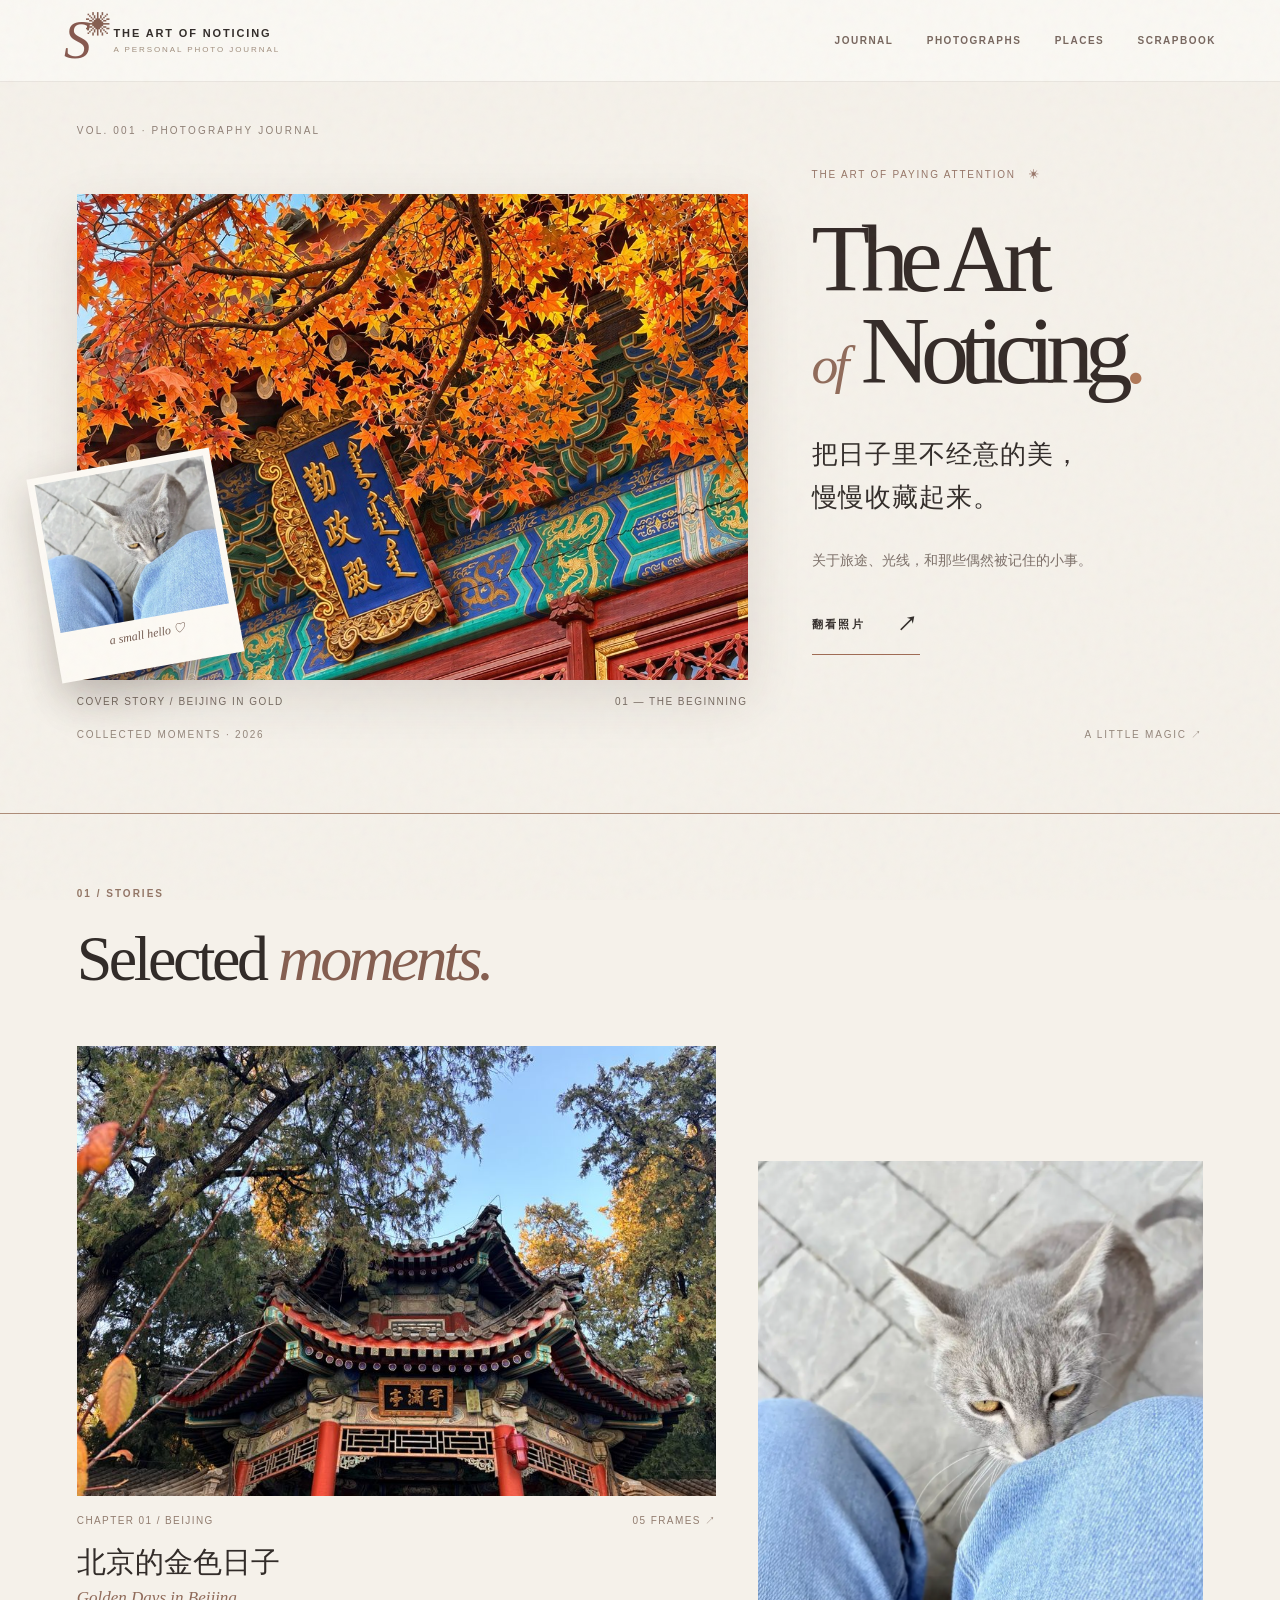
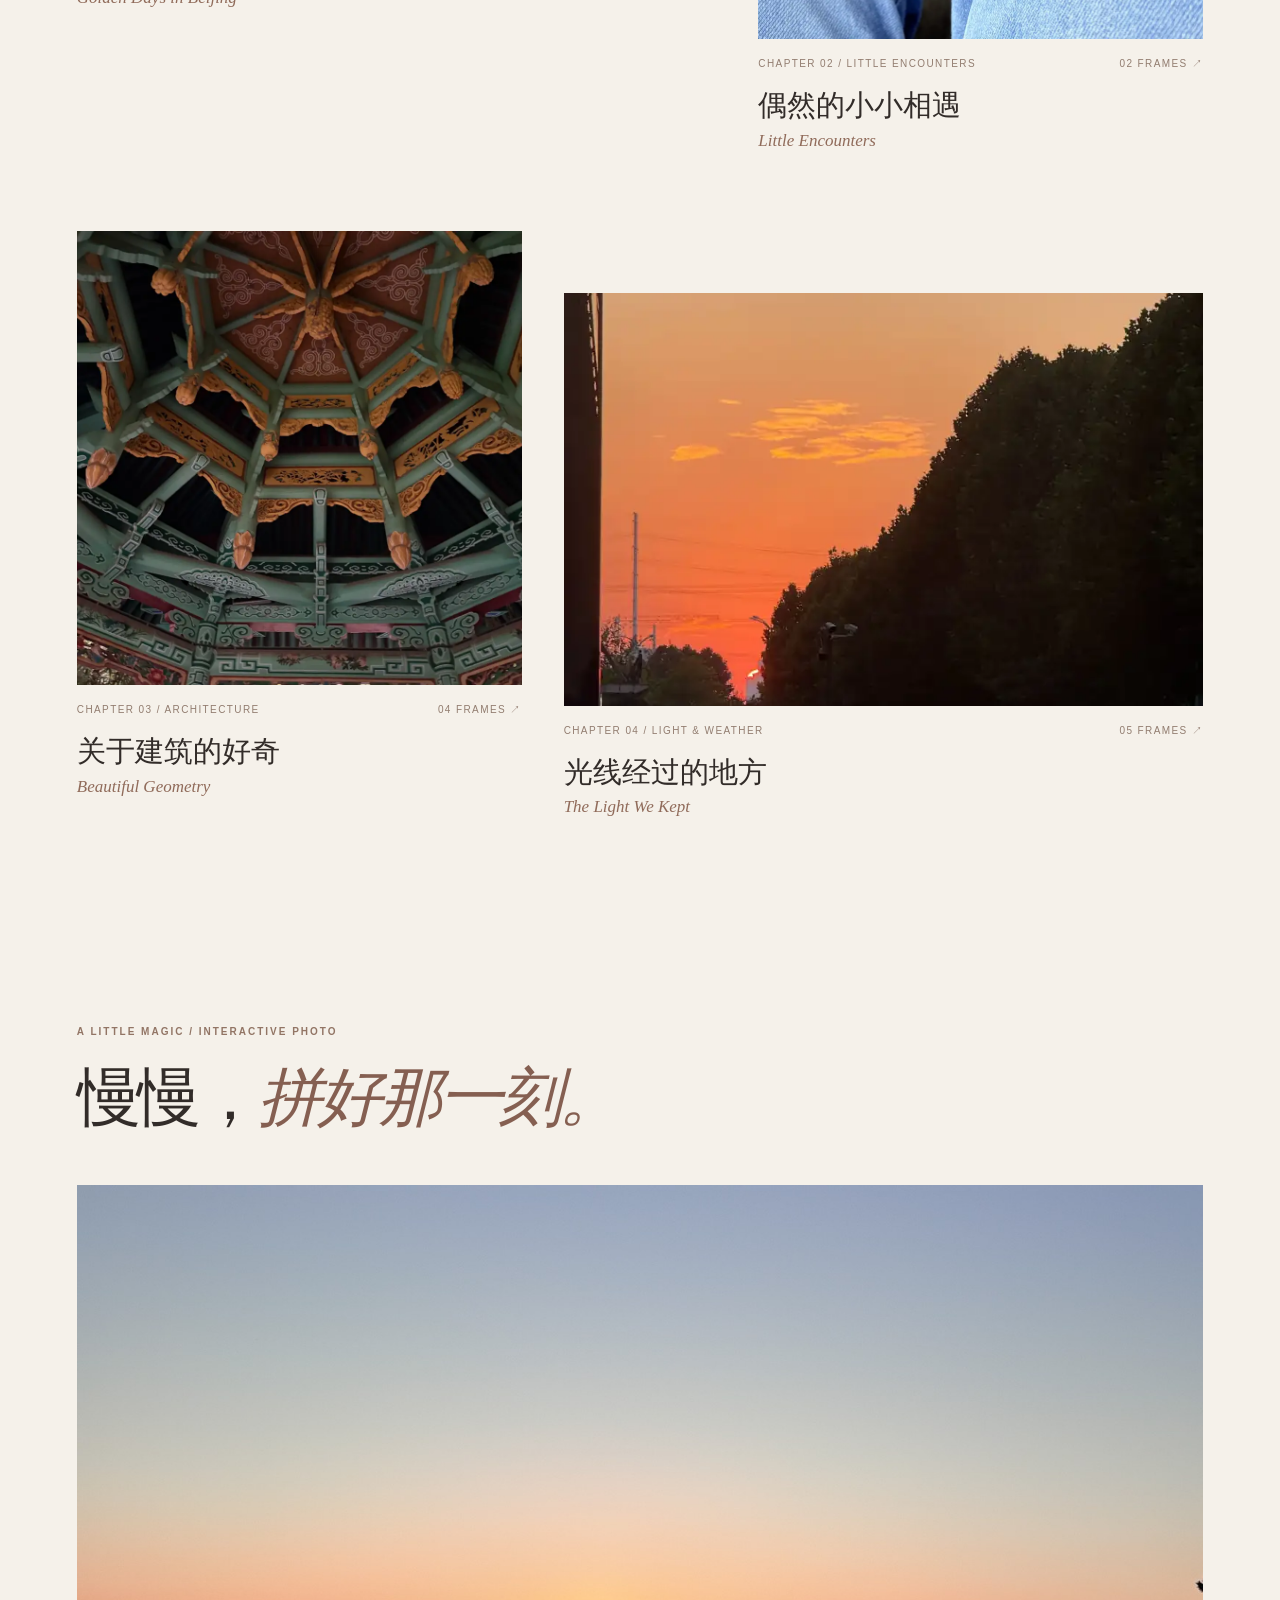
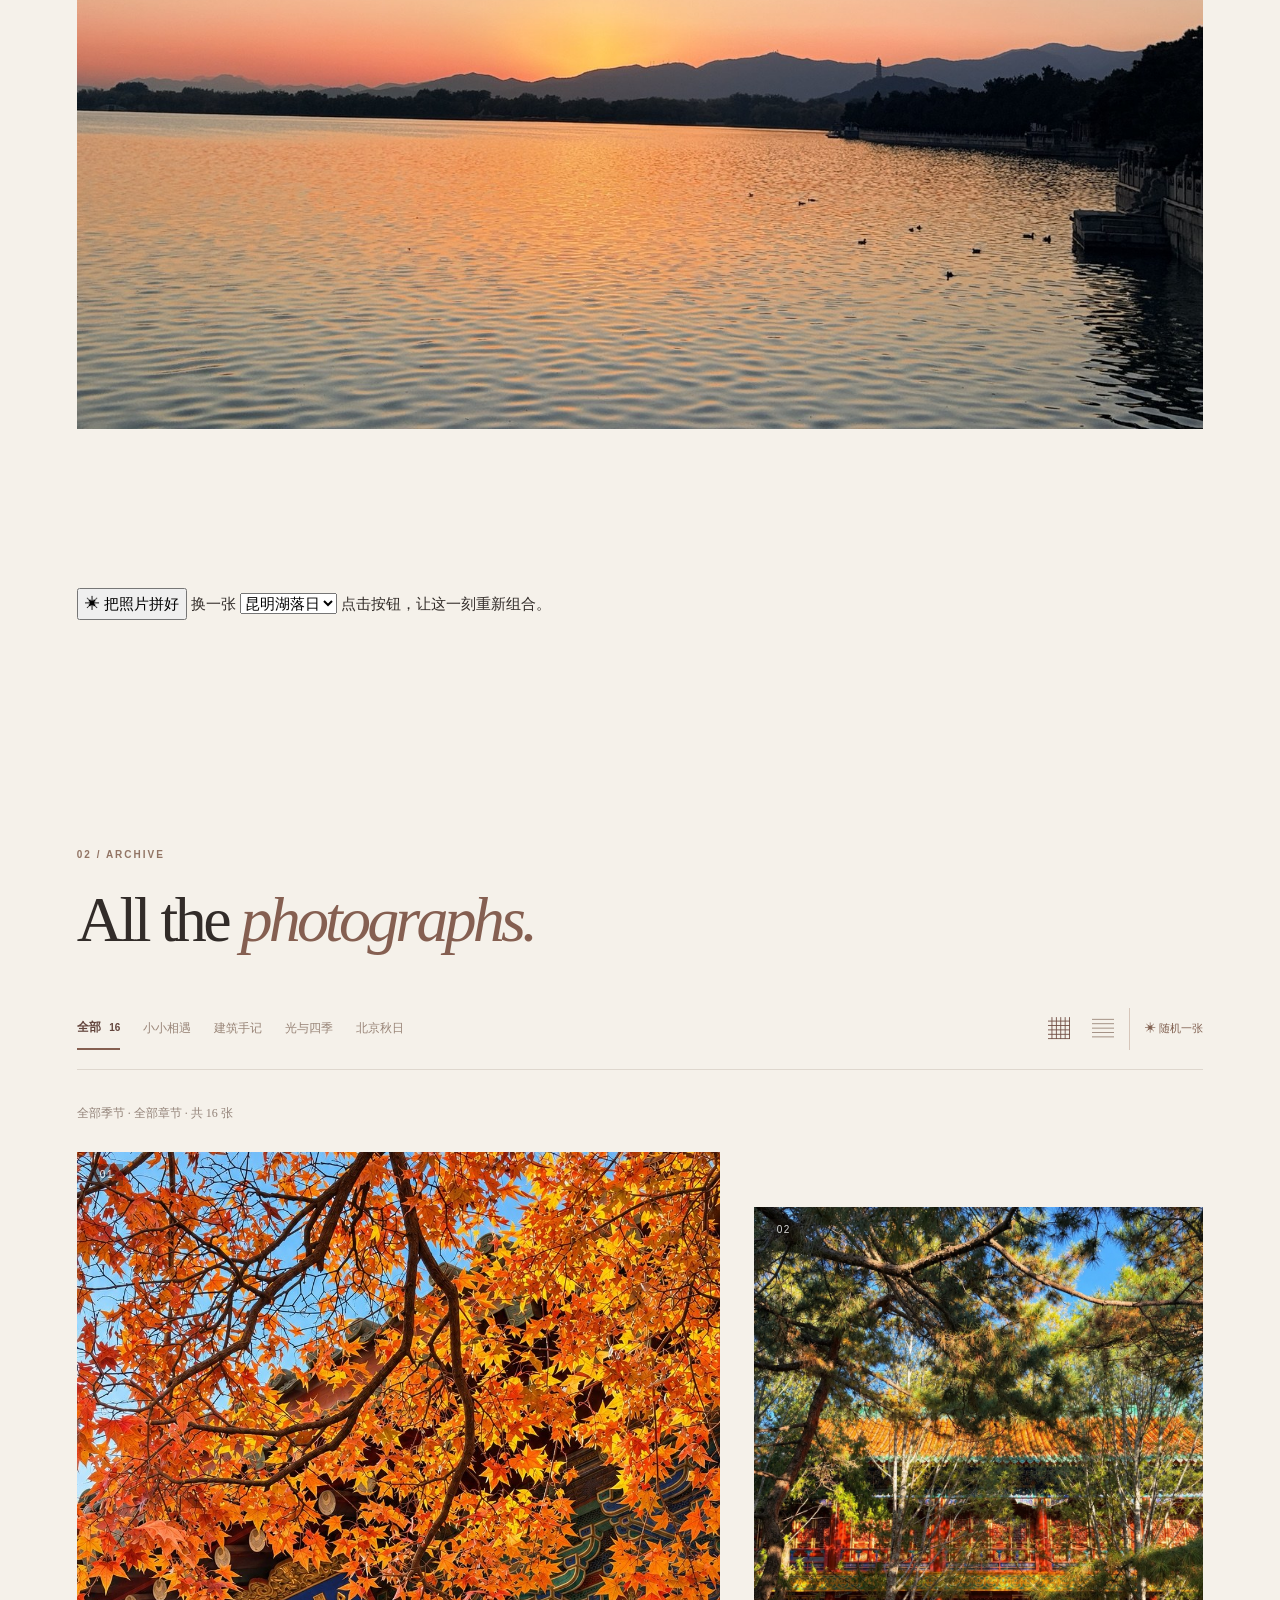
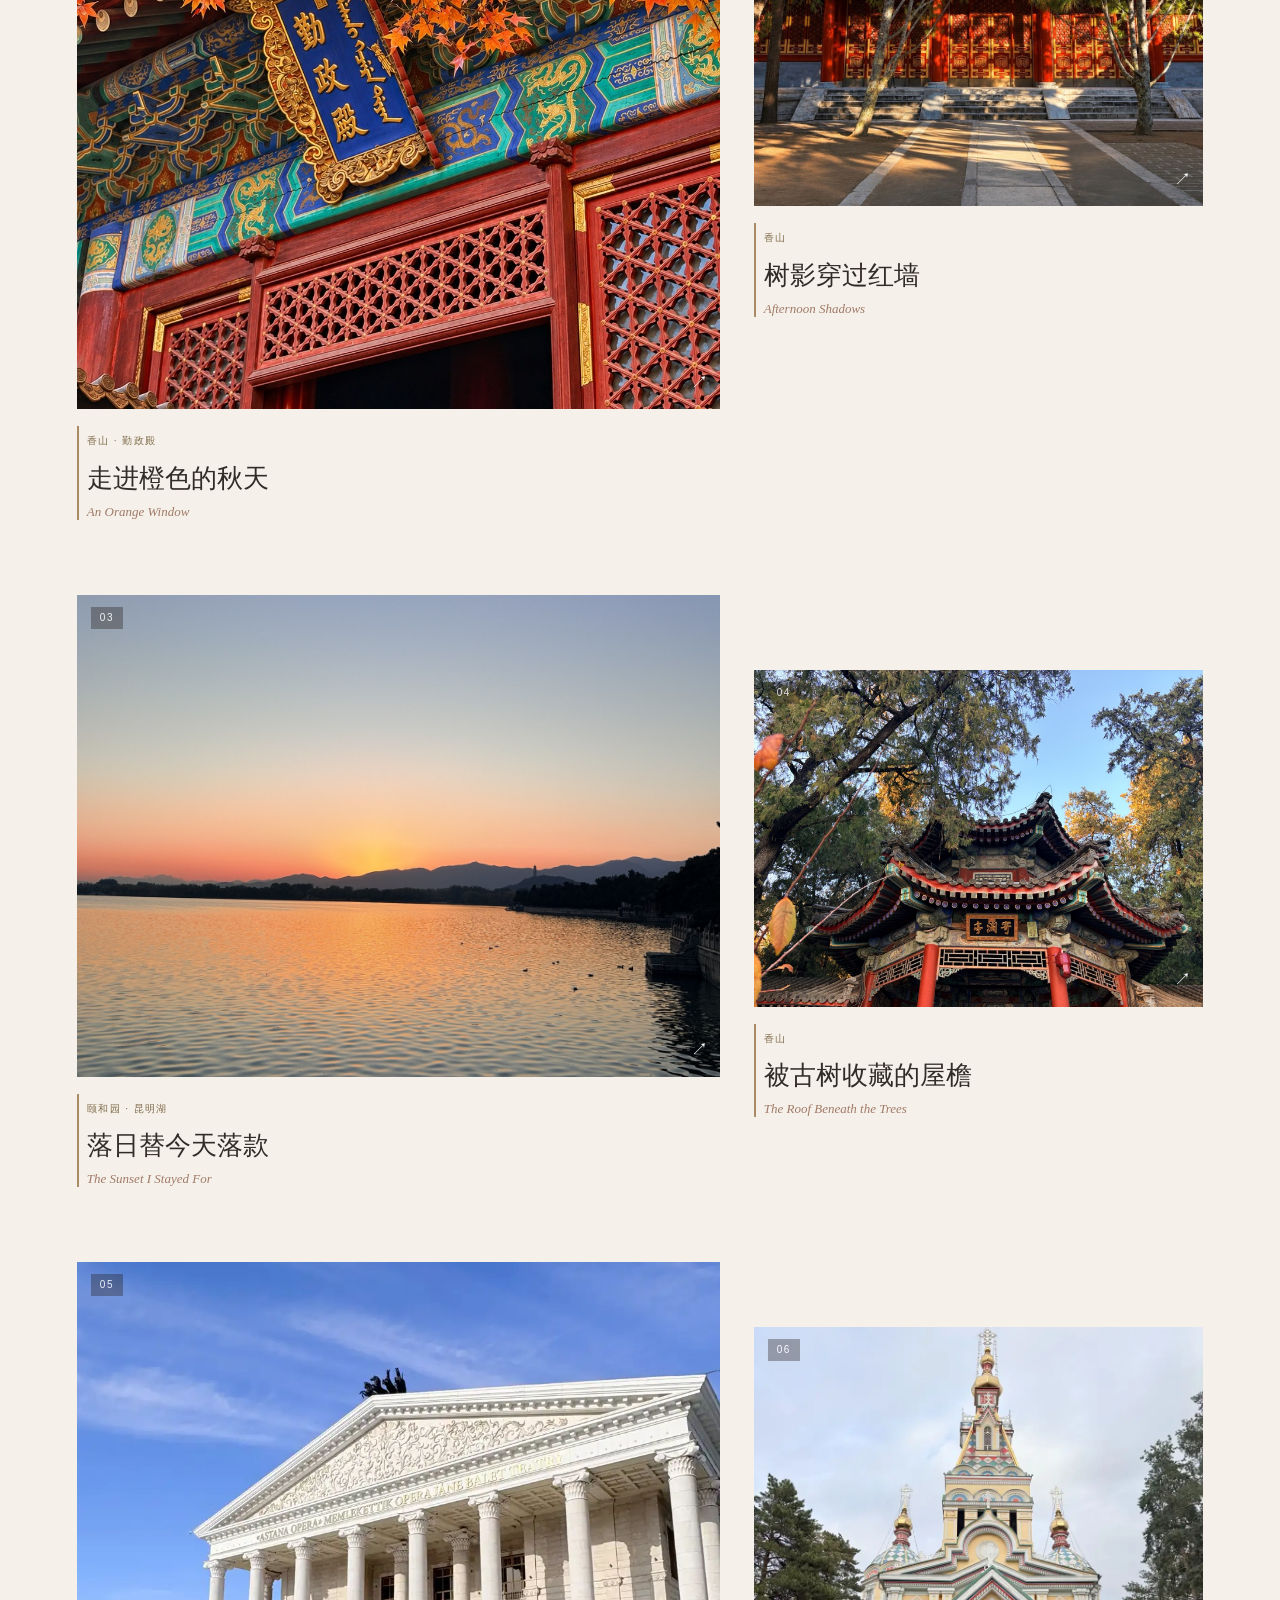
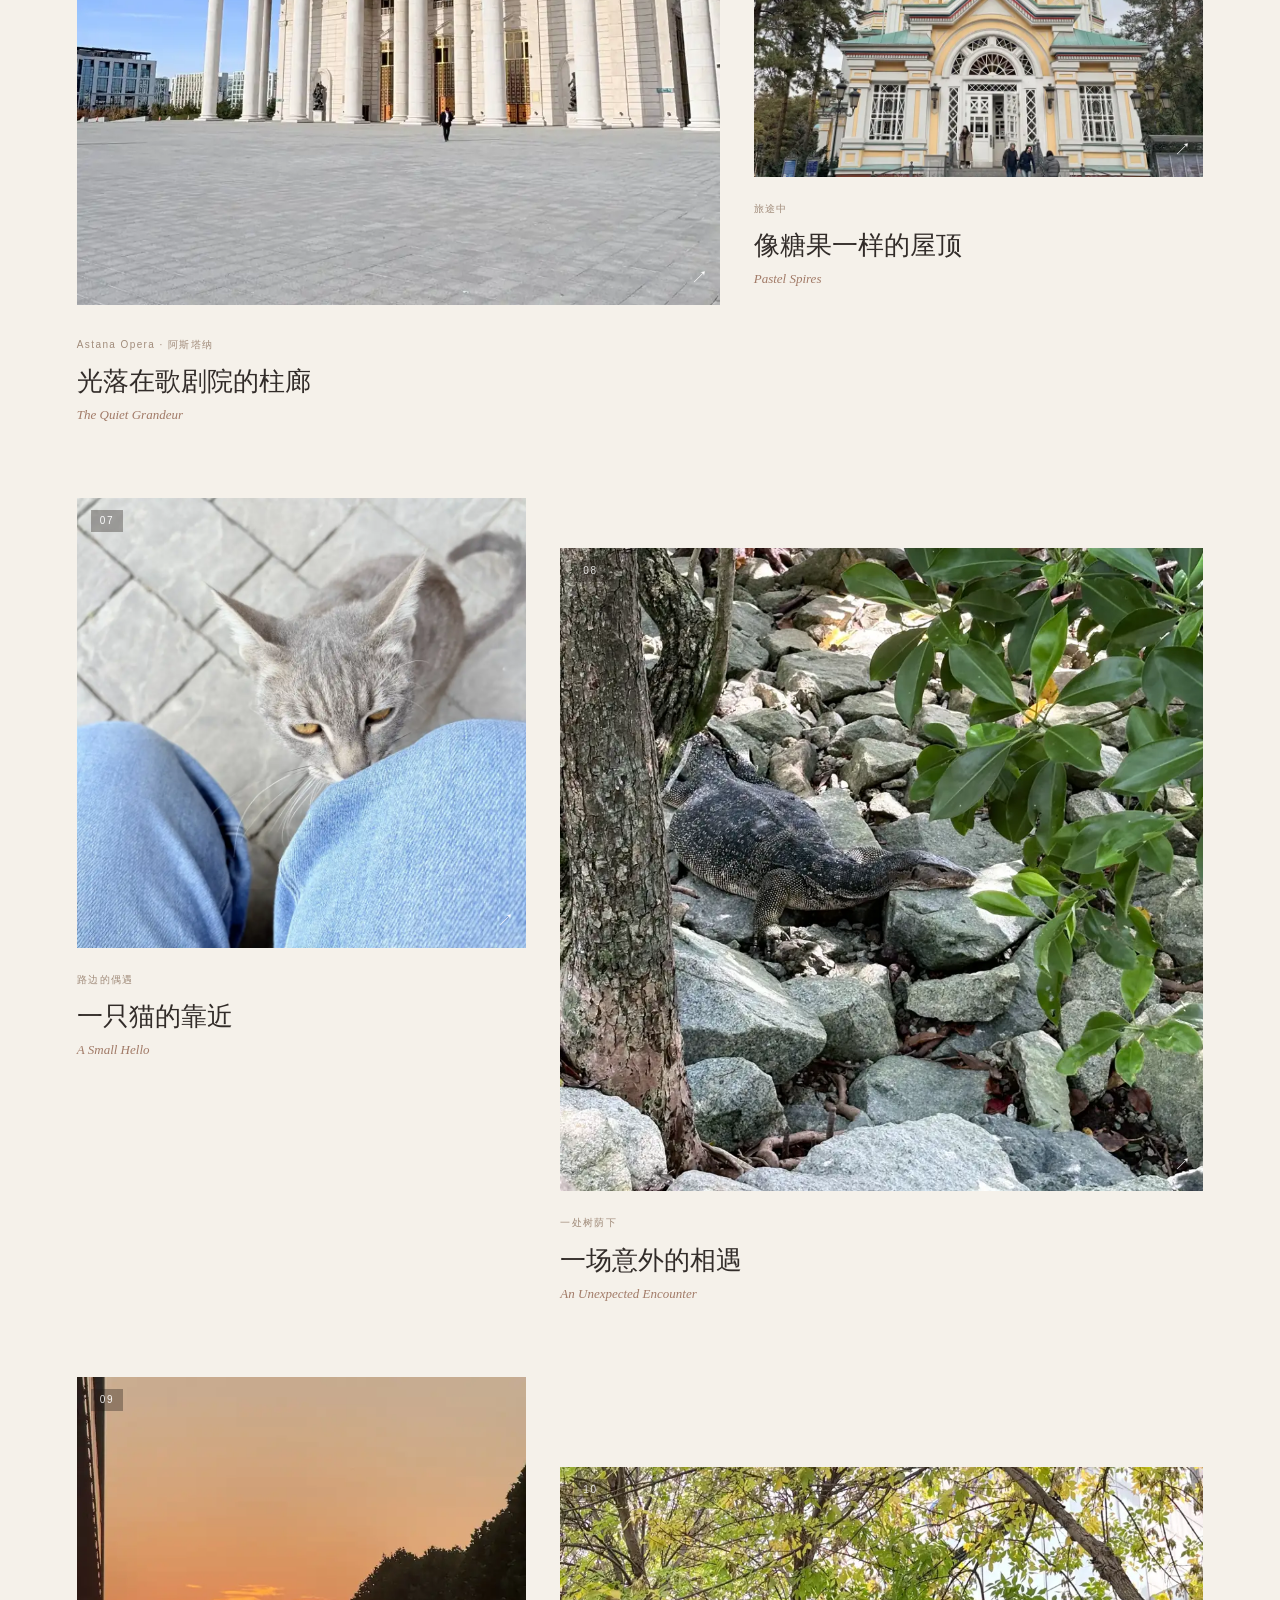
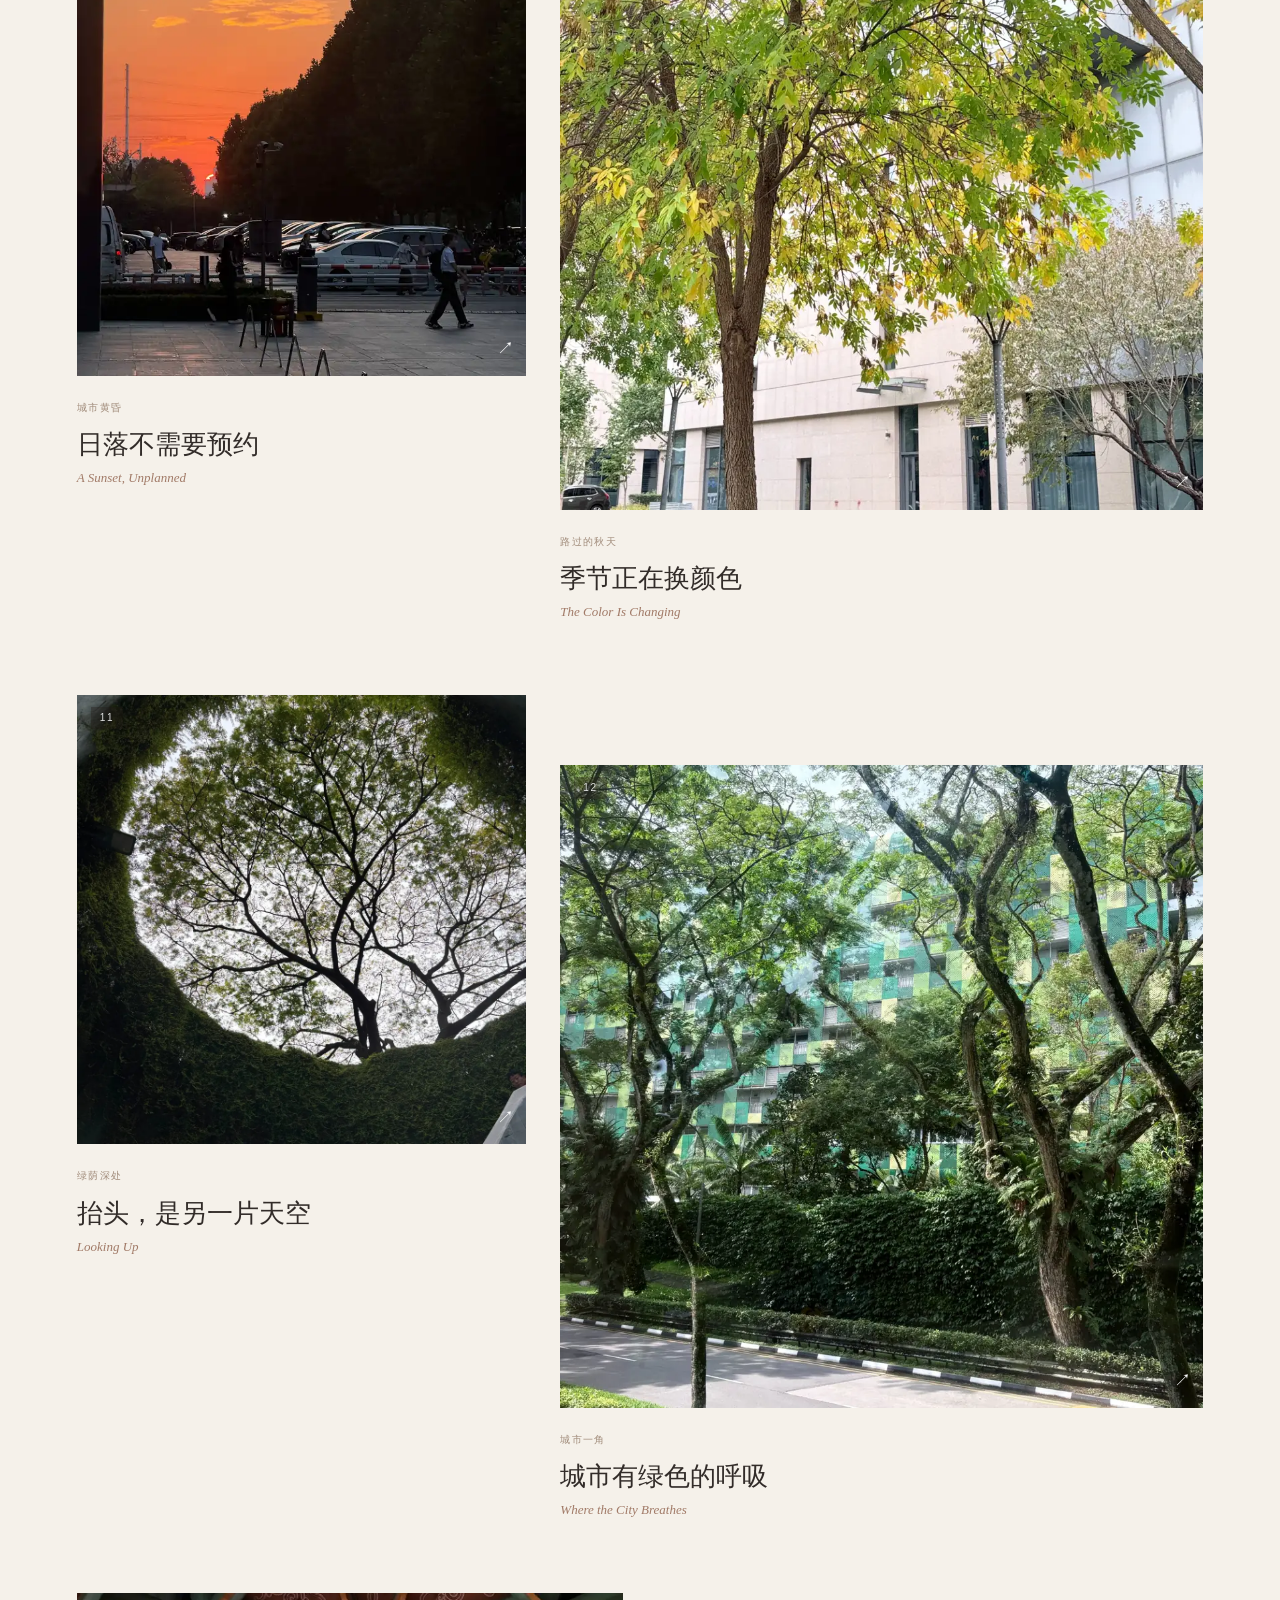
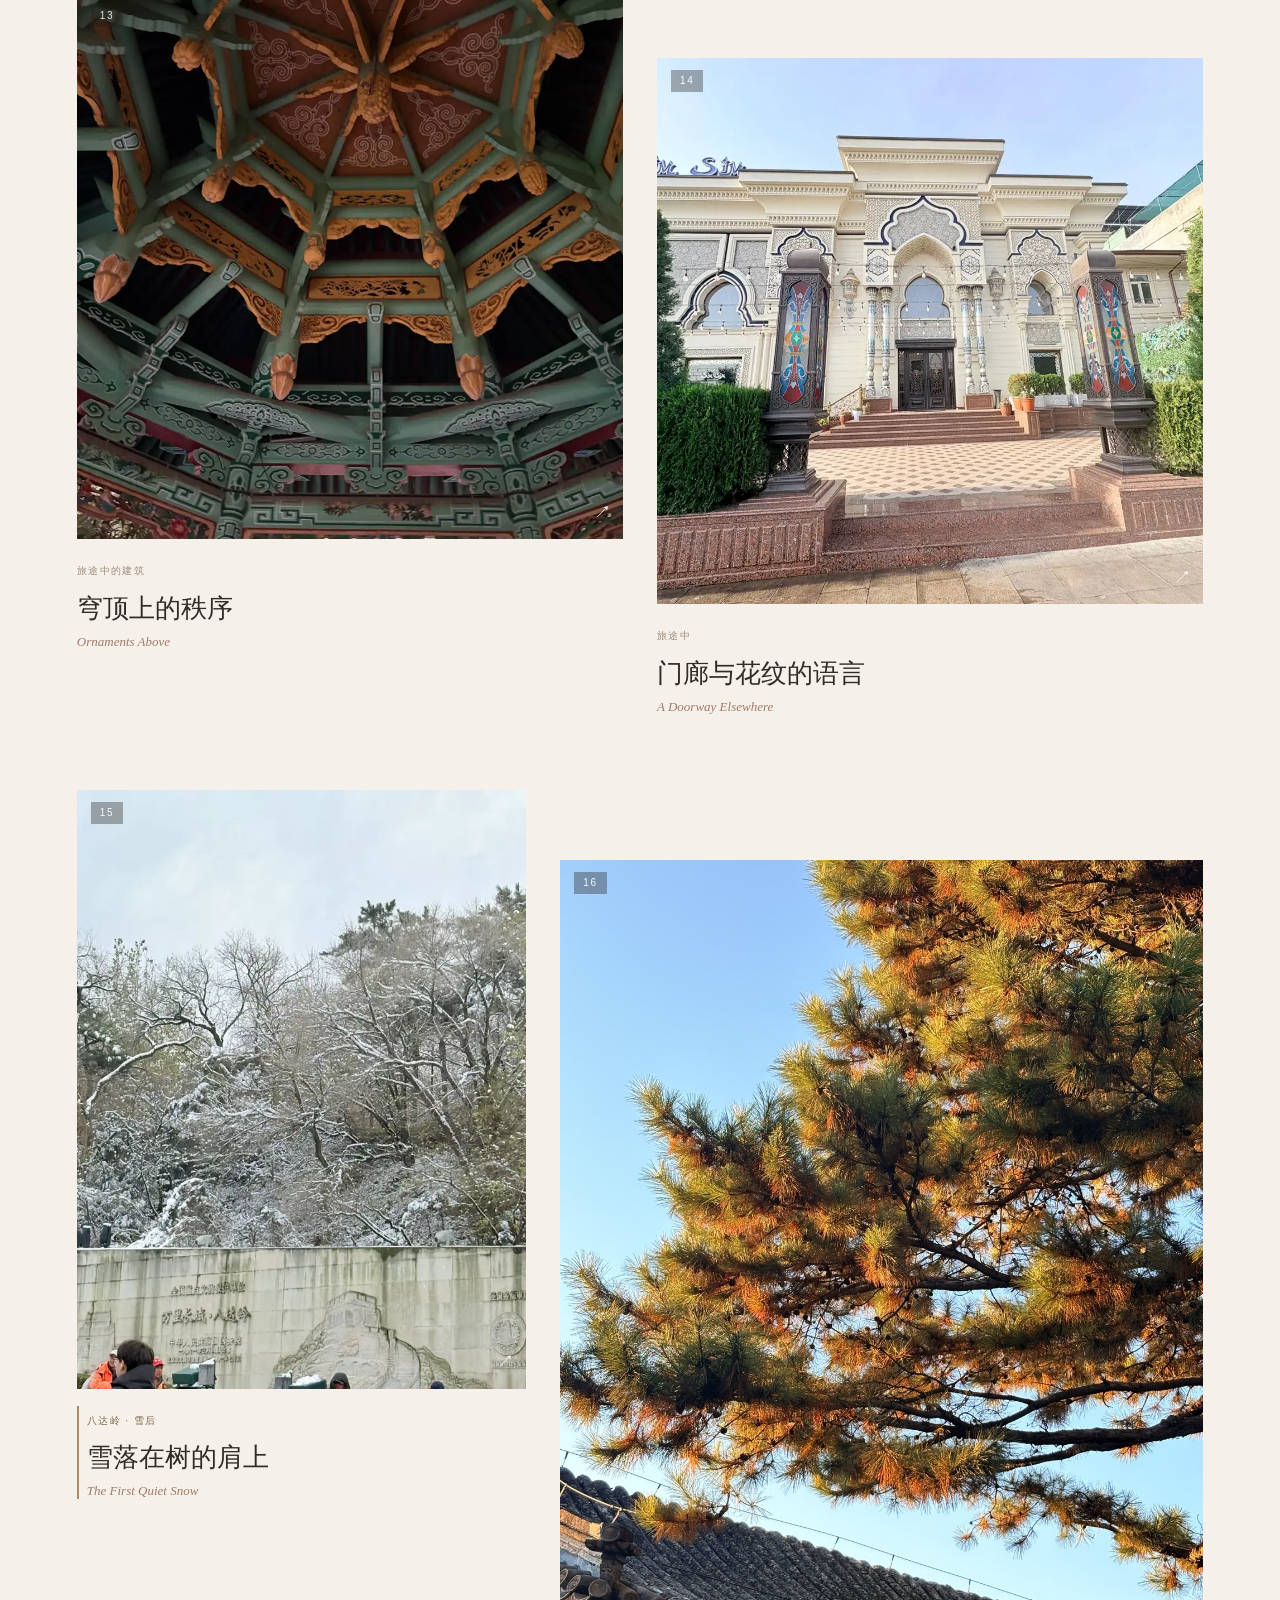
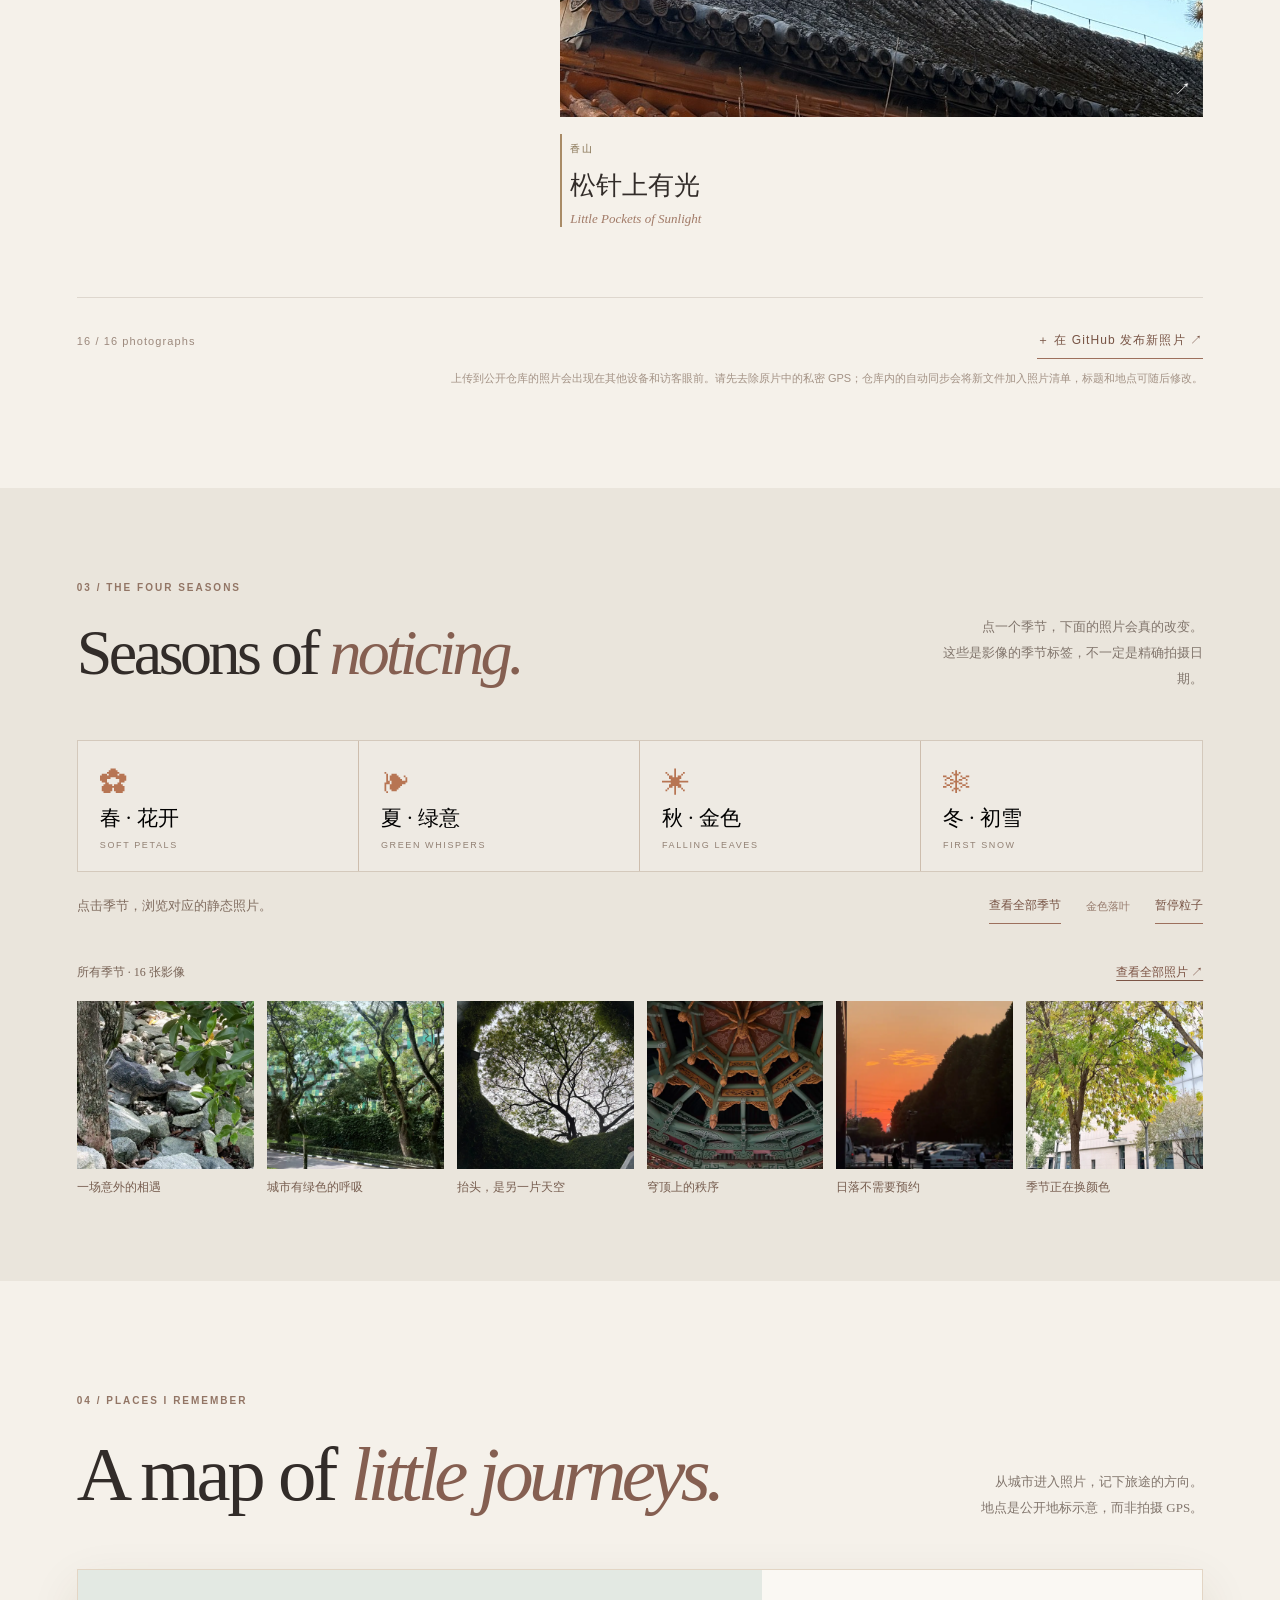
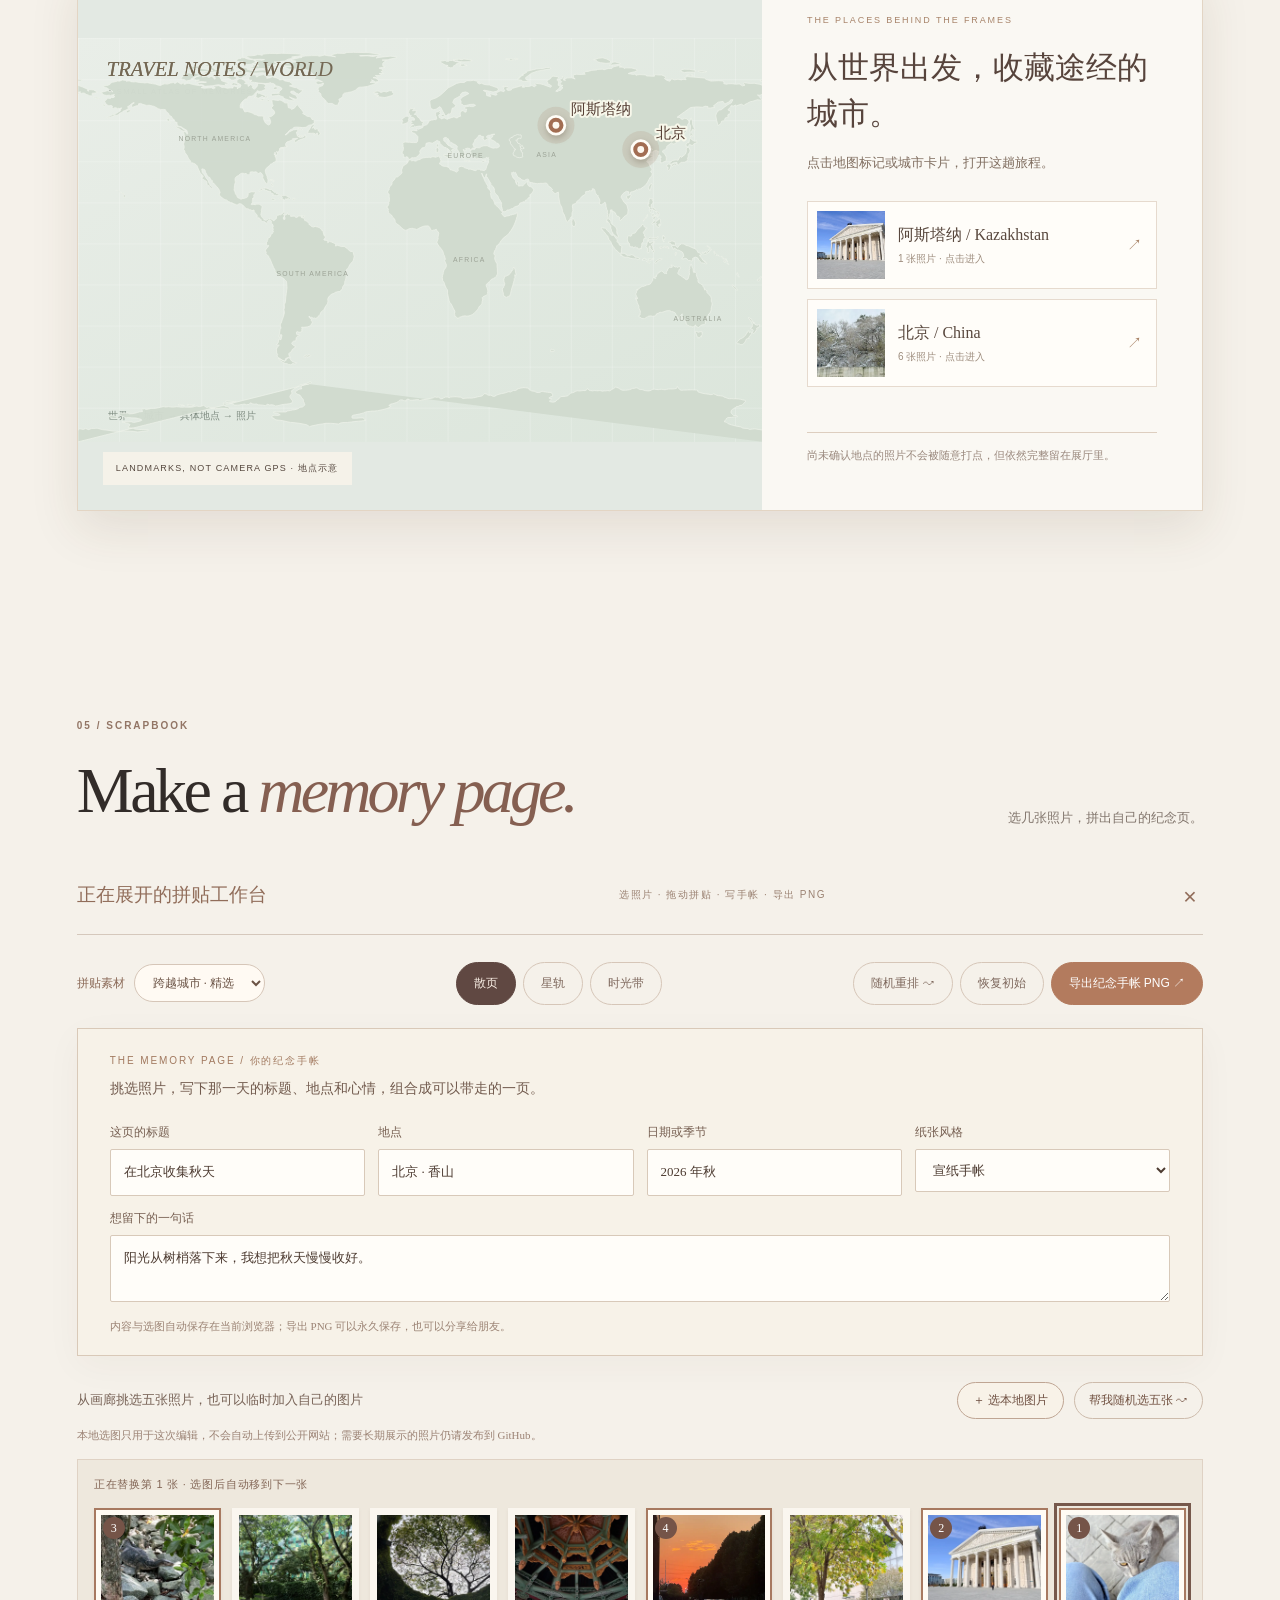
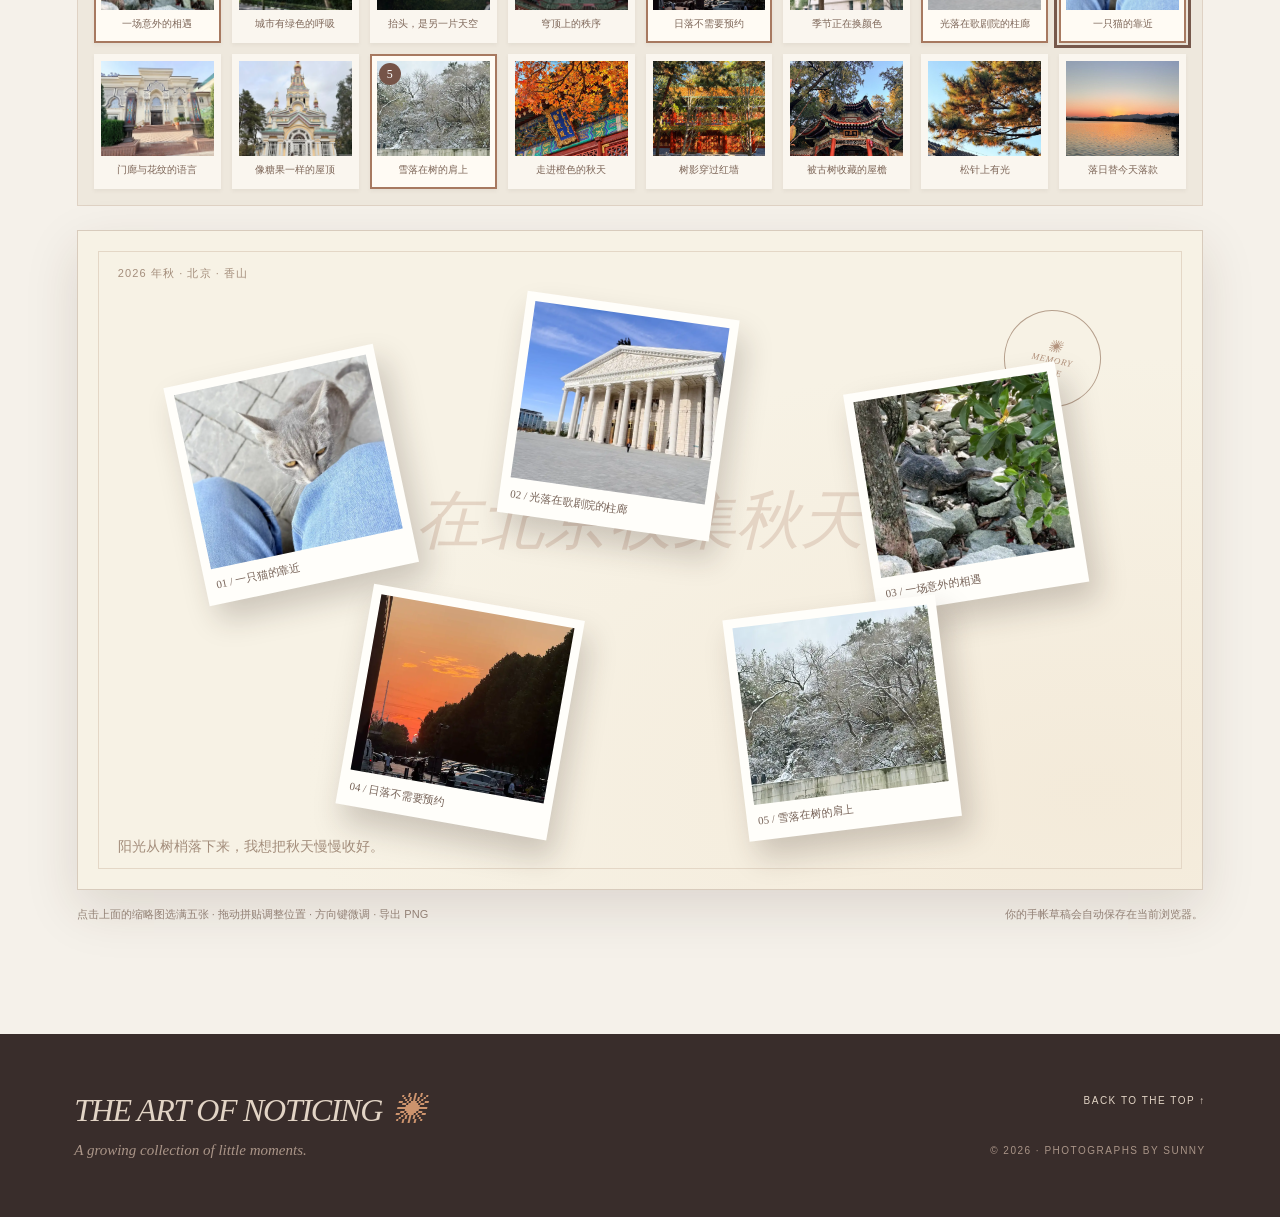
==== commit 7eb74587: "design: simplify cover and page rhythm; restore a single interactive photo reassembly feature" ====
--- a/index.html
+++ b/index.html
@@ -9,12 +9,13 @@
   <title>The Art of Noticing — Sunny's Photo Journal</title>
   <link rel="icon" href="assets/favicon.svg" type="image/svg+xml">
   <link rel="stylesheet" href="css/style.css?v=20261111-10">
-  <link rel="stylesheet" href="css/editorial-v2.css?v=20261111-2">
+  <link rel="stylesheet" href="css/editorial-v2.css?v=20261111-3">
   <script defer src="data/embedded_photos.js"></script>
   <script defer src="data/photos.js?v=20261111-4"></script>
   <script defer src="data/worldmap.js?v=20261111-1"></script>
-  <script defer src="js/app.js?v=20261111-13"></script>
-  <script defer src="js/ambience.js?v=20261111-1"></script>
+  <script defer src="js/app.js?v=20261111-14"></script>
+  <script defer src="js/ambience.js?v=20261111-2"></script>
+  <script defer src="js/moment.js?v=20261111-1"></script>
 </head>
 <body>
   <div class="grain" aria-hidden="true"></div>
@@ -22,12 +23,12 @@
   <div class="scroll-indicator" id="scrollIndicator"></div>
   <header class="header" id="top">
     <a class="wordmark" href="#top" aria-label="返回首页"><span class="mark">S<span class="mark-dot">✺</span></span><span class="brand-copy">THE ART OF NOTICING<small>A PERSONAL PHOTO JOURNAL</small></span></a>
-    <nav class="desktop-nav" aria-label="主导航"><a href="#issues">JOURNAL</a><a href="#archive">PHOTOGRAPHS</a><a href="#footprints">PLACES</a><a href="#studio">SCRAPBOOK</a></nav>
-    <a href="#archive" class="header-link">EXPLORE <span aria-hidden="true">↗</span></a>
+    <nav class="desktop-nav" aria-label="主导航"><a href="#archive">JOURNAL</a><a href="#archive">PHOTOGRAPHS</a><a href="#footprints">PLACES</a><a href="#studio">SCRAPBOOK</a></nav>
+    
   </header>
   <main>
     <section class="hero editorial-hero" aria-labelledby="heroTitle">
-  <div class="hero-topline"><span>VOL. 001 / A PRIVATE PHOTO JOURNAL</span><span>PHOTOGRAPHS & LITTLE STORIES · 2026</span></div>
+  <div class="hero-topline"><span>VOL. 001 · PHOTOGRAPHY JOURNAL</span></div>
   <div class="hero-layout">
     <figure class="hero-cover">
 <a href="#archive" class="hero-main-link" data-target-filter="beijing" aria-label="翻开北京秋日照片章节">
@@ -37,50 +38,23 @@
         <img src="assets/photos/08-gray-cat.webp" alt="一只靠近镜头的灰猫" loading="lazy">
         <span>a small hello ♡</span>
       </a>
-      <a href="#archive" data-target-filter="architecture" class="hero-photo-peek hero-photo-peek--place" aria-label="查看建筑旅行手记">
-        <img src="assets/photos/07-astana-opera.webp" alt="阿斯塔纳歌剧院的建筑立面" loading="lazy">
-        <span>elsewhere, one day.</span>
-      </a>
       <figcaption><span>COVER STORY / BEIJING IN GOLD</span><span>01 — THE BEGINNING</span></figcaption>
     </figure>
     <div class="hero-text">
       <p class="eyebrow">THE ART OF PAYING ATTENTION <span aria-hidden="true">✳</span></p>
       <h1 id="heroTitle">The Art<br><i>of</i> Noticing<span class="title-period">.</span></h1>
       <p class="hero-cn">把日子里不经意的美，<br>慢慢收藏起来。</p>
-      <p class="hero-description">秋日的光、陌生城市的屋檐、还有偶然遇见的小生命。这里不是旅行攻略，是一本仍在生长的私人摄影杂志。</p>
-<div class="hero-actions">
-        <a class="text-link hero-cta" href="#issues">FLIP THROUGH THE STORIES <span aria-hidden="true">↗</span></a>
-        <button type="button" class="hero-random" data-random-photo>✳ 随机翻开一页</button>
-      </div>
+      <p class="hero-description">关于旅途、光线，和那些偶然被记住的小事。</p>
+<div class="hero-actions"><a class="text-link hero-cta" href="#archive">翻看照片 <span aria-hidden="true">↗</span></a></div>
     </div>
   </div>
-<div class="hero-playline" aria-label="让照片与四季产生互动">
-    <div class="hero-playline-intro">
-      <span class="hero-playline-label">MAKE IT YOUR SEASON / SEASONAL MOOD</span>
-      <strong>今天，想让哪种季节飘过眼前？</strong>
-      <small>照片静静留着，花瓣、萤火、秋叶和雪花可以随你切换。</small>
-    </div>
-    <div class="hero-season-switch" role="group" aria-label="切换季节">
-      <button data-season="spring" type="button"><span aria-hidden="true">✿</span> 春</button>
-      <button data-season="summer" type="button"><span aria-hidden="true">✧</span> 夏</button>
-      <button data-season="autumn" type="button"><span aria-hidden="true">✳</span> 秋</button>
-      <button data-season="winter" type="button"><span aria-hidden="true">❄</span> 冬</button>
-    </div>
-    <button type="button" class="ambient-toggle" data-ambience-toggle aria-pressed="true"><span aria-hidden="true">◌</span> <span class="ambient-state">暂停粒子</span></button>
-  </div>
-  <div class="hero-bottom"><span>AN ONGOING COLLECTION OF REAL MOMENTS</span><span><a href="#studio" class="hero-studio-link">TRY THE SCRAPBOOK ↗</a> &nbsp; SCROLL TO EXPLORE <b aria-hidden="true">↓</b></span></div>
+<div class="hero-bottom"><span>COLLECTED MOMENTS · 2026</span><a href="#moment">A LITTLE MAGIC ↗</a></div>
 </section>
 
-    <section class="intro-paper editorial-letter" id="issues" aria-labelledby="issuesTitle">
-  <div class="chapter-number"><span>EDITOR'S NOTE</span><span>NO. 001</span></div>
-  <p class="italic-line">Collecting moments, not milestones.</p>
-  <h2 id="issuesTitle">生活不必每一天都特别，<br><em>但总有一些瞬间，值得留住。</em></h2>
-  <p>这里的照片来自不同城市、季节和偶遇。我想让它们保持原来的样子——安静、真实，也带着一点当时的心情。</p>
-  <div class="intro-signature">Love, Sunny <span aria-hidden="true">✳</span></div>
-</section>
+    
 
     <section class="issues-section section-wrap" aria-labelledby="featureTitle">
-      <div class="section-heading reveal"><div><span class="overline">01 / SELECTED STORIES</span><h2 id="featureTitle">Little stories, <i>kept close.</i></h2></div><p>每一章都来自真实的照片。<br>它们也会出现在季节与足迹里。</p></div>
+      <div class="section-heading reveal"><div><span class="overline">01 / STORIES</span><h2 id="featureTitle">Selected <i>moments.</i></h2></div></div>
       <div class="feature-grid editorial-features">
   <a href="#archive" data-target-filter="beijing" class="feature-card feature-beijing">
     <div class="feature-image"><img src="assets/photos/03-pavilion.jpg" alt="北京秋天被古树与金色阳光环绕的屋檐" loading="lazy"></div>
@@ -105,15 +79,23 @@
 </div>
 </section>
 
-    <section class="still-feature section-wrap" id="moment" aria-labelledby="stillTitle">
-      <div class="section-heading"><div><span class="overline">A STILL MOMENT / 颐和园 · 昆明湖</span><h2 id="stillTitle">那一天的 <i>湖光。</i></h2></div><p>把风景安静地留在原处。<br>静静看一张照片，也很好。</p></div>
-      <figure class="still-feature-photo"><img loading="lazy" src="assets/photos/05-kunming-sunset.jpg" alt="昆明湖落日的静态照片"><figcaption>落日替今天落款 · 颐和园昆明湖</figcaption></figure>
-    </section>
+    <section class="moment-section section-wrap" id="moment" aria-labelledby="momentTitle">
+  <div class="section-heading"><div><span class="overline">A LITTLE MAGIC / INTERACTIVE PHOTO</span><h2 id="momentTitle">慢慢，<i>拼好那一刻。</i></h2></div></div>
+  <div class="moment-stage" id="momentStage">
+    <img class="moment-fallback" id="momentFallback" src="assets/photos/05-kunming-sunset.jpg" alt="昆明湖落日">
+    <canvas class="moment-canvas" id="momentTiles" aria-label="点击重新拼合，让照片碎片飞回原位" role="img"></canvas>
+  </div>
+  <div class="moment-controls">
+    <button id="momentReplay" class="moment-replay" type="button">✳ 把照片拼好</button>
+    <label for="momentPhotoSelect">换一张 <select id="momentPhotoSelect"><option value="beijing-05">昆明湖落日</option></select></label>
+    <span id="momentStatus" class="moment-status" role="status" aria-live="polite">点击按钮，让这一刻重新组合。</span>
+  </div>
+</section>
 
-    <section class="interlude" aria-label="摄影短句"><span>“</span><blockquote>有些风景值得绕路，<br>有些相遇只需要<em>刚好经过。</em></blockquote><p>THE BEAUTY OF PAYING ATTENTION</p></section>
+    
 
     <section class="archive-section section-wrap" id="archive" aria-labelledby="archiveTitle">
-      <div class="section-heading reveal"><div><span class="overline">02 / THE COMPLETE EXHIBITION</span><h2 id="archiveTitle">Every <i>little frame.</i></h2></div><p>让照片自己说话。<br>按章节翻阅，或一次看完。</p></div>
+      <div class="section-heading reveal"><div><span class="overline">02 / ARCHIVE</span><h2 id="archiveTitle">All the <i>photographs.</i></h2></div></div>
       <div class="archive-toolbar"><div class="filter-tabs" role="group" aria-label="影像分类"><button class="active" data-filter="all" aria-pressed="true">全部 <b id="photoCount">16</b></button><button data-filter="encounters" aria-pressed="false">小小相遇</button><button data-filter="architecture" aria-pressed="false">建筑手记</button><button data-filter="landscapes" aria-pressed="false">光与四季</button><button data-filter="beijing" aria-pressed="false">北京秋日</button></div><div class="view-modes" role="group" aria-label="布局模式"><button data-mode="editorial" aria-label="杂志布局" aria-pressed="true" class="active">▦</button><button data-mode="grid" aria-label="整齐网格" aria-pressed="false">▤</button><button class="archive-surprise" type="button" data-random-photo aria-label="随机打开一张照片">✳ 随机一张</button></div></div>
       <p class="filter-note" id="activeFilterNote" aria-live="polite">展示全部照片 · 地点不明确的作品仍会留在展厅中。</p>
       <div id="photoWall" class="photo-wall" aria-live="polite"></div>
@@ -121,7 +103,7 @@
       <p class="privacy-note">上传到公开仓库的照片会出现在其他设备和访客眼前。请先去除原片中的私密 GPS；仓库内的自动同步会将新文件加入照片清单，标题和地点可随后修改。</p>
     </section>
 
-    <section class="season-section" aria-labelledby="seasonTitle"><div class="section-wrap"><div class="section-heading reveal"><div><span class="overline">03 / THE FOUR SEASONS</span><h2 id="seasonTitle">Seasons of <i>noticing.</i></h2></div><p>点一个季节，下面的照片会真的改变。<br>这些是影像的季节标签，不一定是精确拍摄日期。</p></div><div class="seasons" role="group" aria-label="切换四季氛围"><button data-season="spring" aria-pressed="false"><span class="season-mark">✿</span><b>春 · 花开</b><small>SOFT PETALS</small></button><button data-season="summer" aria-pressed="false"><span class="season-mark">❧</span><b>夏 · 绿意</b><small>GREEN WHISPERS</small></button><button data-season="autumn" aria-pressed="true" class="active"><span class="season-mark">✳</span><b>秋 · 金色</b><small>FALLING LEAVES</small></button><button data-season="winter" aria-pressed="false"><span class="season-mark">❄</span><b>冬 · 初雪</b><small>FIRST SNOW</small></button></div><div class="season-controls"><span id="seasonDescription">静静收藏金色的秋天。</span><div class="season-actions"><button id="resetSeason" class="underlined">查看全部季节</button><span id="seasonAtmosphereLabel" class="season-mood-label">金色落叶</span><button type="button" class="underlined" data-ambience-toggle aria-pressed="true"><span class="ambient-state">暂停粒子</span></button></div></div><div class="season-preview-head"><span id="seasonPreviewCount">每一种季节，都有自己的记忆。</span><a href="#archive">去完整展厅看 ↗</a></div><div id="seasonPreview" class="season-preview" aria-live="polite"></div></div></section>
+    <section class="season-section" aria-labelledby="seasonTitle"><div class="section-wrap"><div class="section-heading reveal"><div><span class="overline">03 / THE FOUR SEASONS</span><h2 id="seasonTitle">Seasons of <i>noticing.</i></h2></div><p>点一个季节，下面的照片会真的改变。<br>这些是影像的季节标签，不一定是精确拍摄日期。</p></div><div class="seasons" role="group" aria-label="切换四季氛围"><button data-season="spring" aria-pressed="false"><span class="season-mark">✿</span><b>春 · 花开</b><small>SOFT PETALS</small></button><button data-season="summer" aria-pressed="false"><span class="season-mark">❧</span><b>夏 · 绿意</b><small>GREEN WHISPERS</small></button><button data-season="autumn" aria-pressed="true" class="active"><span class="season-mark">✳</span><b>秋 · 金色</b><small>FALLING LEAVES</small></button><button data-season="winter" aria-pressed="false"><span class="season-mark">❄</span><b>冬 · 初雪</b><small>FIRST SNOW</small></button></div><div class="season-controls"><span id="seasonDescription">静静收藏金色的秋天。</span><div class="season-actions"><button id="resetSeason" class="underlined">查看全部季节</button><span id="seasonAtmosphereLabel" class="season-mood-label">金色落叶</span><button type="button" class="underlined" data-ambience-toggle aria-pressed="true"><span class="ambient-state">暂停粒子</span></button></div></div><div class="season-preview-head"><span id="seasonPreviewCount">四季照片</span><a href="#archive">查看全部照片 ↗</a></div><div id="seasonPreview" class="season-preview" aria-live="polite"></div></div></section>
 
     <section class="footprints-section section-wrap" id="footprints" aria-labelledby="footprintsTitle">
       <div class="section-heading reveal"><div><span class="overline">04 / PLACES I REMEMBER</span><h2 id="footprintsTitle">A map of <i>little journeys.</i></h2></div><p>从城市进入照片，记下旅途的方向。<br>地点是公开地标示意，而非拍摄 GPS。</p></div>
@@ -131,7 +113,7 @@
       </div>
     </section>
 
-    <section class="studio-section section-wrap" id="studio" aria-labelledby="studioTitle"><div class="section-heading reveal"><div><span class="overline">05 / A LITTLE COLLAGE STUDIO</span><h2 id="studioTitle">A scrapbook <i>of my own.</i></h2></div><p>挑照片，拖一拖，换一个排列。<br>把这些不相关的瞬间组成你自己的故事。</p></div>
+    <section class="studio-section section-wrap" id="studio" aria-labelledby="studioTitle"><div class="section-heading reveal"><div><span class="overline">05 / SCRAPBOOK</span><h2 id="studioTitle">Make a <i>memory page.</i></h2></div><p>选几张照片，拼出自己的纪念页。</p></div>
       <details class="studio-disclosure" open>
   <summary><span>正在展开的拼贴工作台</span><small>选照片 · 拖动拼贴 · 写手帐 · 导出 PNG</small><span class="entry-arrow" aria-hidden="true">＋</span></summary>
   <div class="studio-workspace">
@@ -154,7 +136,7 @@
 </details>
 </section>
 
-    <section class="letter-section" id="letter"><div class="letter-paper reveal"><span class="overline">06 / AN OPEN-ENDED LETTER</span><span class="letter-decoration">✺</span><h2>Dear future me,</h2><p>希望很多年之后，你再翻开这里，依然记得那天的风，路边的猫，陌生城市的屋顶，还有每一场意料之外的日落。</p><p>希望你一直愿意停下来，看一眼那些并不轰轰烈烈，却让生活悄悄发光的小事。</p><p class="letter-final">Keep noticing. Keep collecting.</p><span class="letter-sign">Love, Sunny ♡</span></div></section>
+    
   </main>
   <footer class="footer"><div><b>THE ART OF NOTICING<span>✺</span></b><p>A growing collection of little moments.</p></div><div><a href="#top">BACK TO THE TOP ↑</a><small>© 2026 · PHOTOGRAPHS BY SUNNY</small></div></footer>
   <dialog id="lightbox" class="lightbox" aria-label="查看照片"><button id="closeLightbox" class="lightbox-close" aria-label="关闭">×</button><button id="prevPhoto" class="lightbox-prev" aria-label="上一张">←</button><figure><img id="lightboxImg" alt=""><figcaption><small id="lightboxNum"></small><h3 id="lightboxTitle"></h3><i id="lightboxEnglish"></i><p id="lightboxNote"></p><span id="lightboxPlace"></span></figcaption></figure><button id="nextPhoto" class="lightbox-next" aria-label="下一张">→</button></dialog>
--- a/css/editorial-v2.css
+++ b/css/editorial-v2.css
@@ -278,3 +278,184 @@
 @media(prefers-reduced-motion:reduce){
   .studio-disclosure>summary .entry-arrow{transition:none}
 }
+
+/* V2.1 — The photographs stay still; the atmosphere and the reader can move. */
+.season-canvas{
+  position:fixed;inset:0;z-index:35;
+  width:100%;height:100%;display:block;
+  pointer-events:none;opacity:0;
+  transition:opacity .35s;
+  mix-blend-mode:multiply;
+}
+.season-canvas.ambient-on{opacity:.80}
+html[data-season="winter"] .season-canvas{mix-blend-mode:normal}
+.hero-cover .hero-main-link{display:block;position:relative;overflow:hidden;box-shadow:0 19px 50px #3c2a2220}
+.hero-cover .hero-main-link img{box-shadow:none}
+.hero-cover .hero-main-link:focus-visible{outline:3px solid var(--accent);outline-offset:5px}
+.hero-cover .hero-main-link:hover::after,.hero-cover .hero-main-link:focus-visible::after{
+  content:"↗  OPEN THE STORY";position:absolute;bottom:18px;left:18px;
+  padding:9px 12px;background:#faf7f0ef;color:#5e493d;font:10px var(--sans);letter-spacing:.16em;
+}
+.editorial-hero .hero-photo-peek{
+  position:absolute;display:block;z-index:3;
+  background:#fdfaf4;padding:7px 7px 25px;
+  box-shadow:0 14px 40px #30221b3d;
+  transition:transform .3s ease,box-shadow .3s ease;
+  color:#745c50;text-align:center;
+}
+.editorial-hero .hero-photo-peek img{
+  display:block;object-fit:cover;width:100%;height:auto;
+  aspect-ratio:1.14;box-shadow:none;
+}
+.editorial-hero .hero-photo-peek span{
+  display:block;white-space:nowrap;font:italic 12px Georgia,serif;
+  margin-top:8px;
+}
+.editorial-hero .hero-photo-peek--cat{
+  width:29%;max-width:185px;left:-5%;bottom:8%;transform:rotate(-10deg);
+}
+.editorial-hero .hero-photo-peek--place{
+  width:25%;max-width:170px;right:-3%;top:5%;transform:rotate(9deg);
+}
+.editorial-hero .hero-photo-peek:hover,
+.editorial-hero .hero-photo-peek:focus-visible{
+  box-shadow:0 19px 42px #30221b4b;
+}
+.editorial-hero .hero-photo-peek--cat:hover,.editorial-hero .hero-photo-peek--cat:focus-visible{
+  transform:rotate(-6deg) translateY(-6px);
+}
+.editorial-hero .hero-photo-peek--place:hover,.editorial-hero .hero-photo-peek--place:focus-visible{
+  transform:rotate(5deg) translateY(-6px);
+}
+.hero-actions{display:flex;flex-wrap:wrap;align-items:center;gap:21px}
+.hero-random{
+  padding:11px 14px;border:1px solid #c6b6a9;
+  background:transparent;color:#765c51;font-size:11px;letter-spacing:.07em;
+  transition:background .25s,color .25s;
+}
+.hero-random:hover{background:#4e3d37;color:#fff}
+.editorial-hero .hero-playline{
+  display:grid;grid-template-columns:minmax(240px,1.15fr) minmax(245px,1.15fr) auto;
+  gap:26px;align-items:center;
+  margin-top:48px;padding:26px 5px 26px;
+  border-top:1px solid #d8cbbf;border-bottom:1px solid #d8cbbf;
+}
+.hero-playline-intro{display:flex;flex-direction:column;gap:3px}
+.hero-playline-label{
+  color:#9e8172;font:9px/1.5 var(--sans);letter-spacing:.2em;
+  padding-bottom:4px;
+}
+.hero-playline-intro strong{
+  font:500 clamp(16px,1.6vw,21px)/1.6 var(--serif);
+  color:#4d403a;
+}
+.hero-playline-intro small{font:12px/1.7 var(--serif);color:#8e7c71}
+.hero-season-switch{display:flex;gap:7px;align-items:center;justify-content:center}
+.hero-season-switch button{
+  border:1px solid #c7b7aa;
+  padding:11px 13px;
+  border-radius:999px;
+  min-width:55px;white-space:nowrap;
+  color:#735f53;background:#f9f5ee;font:13px var(--serif);
+  transition:background .25s,transform .25s,border-color .25s,color .25s;
+}
+.hero-season-switch button span{margin-right:2px}
+.hero-season-switch button:hover{
+  transform:translateY(-3px);background:#fffdf8;border-color:#a38473;
+}
+html[data-season="spring"] .hero-season-switch button[data-season="spring"],
+html[data-season="summer"] .hero-season-switch button[data-season="summer"],
+html[data-season="autumn"] .hero-season-switch button[data-season="autumn"],
+html[data-season="winter"] .hero-season-switch button[data-season="winter"]{
+  background:#493c38;color:white;border-color:#493c38;
+}
+.ambient-toggle{
+  border:0;background:none;color:#685349;font:12px var(--serif);
+  border-bottom:1px solid #b49d8d;padding:8px 0;
+  white-space:nowrap;
+}
+.ambient-toggle:hover{color:#9a694f}
+.ambient-toggle span[aria-hidden]{font-size:17px;margin-right:4px}
+.editorial-hero .hero-bottom{margin-top:0;border-top:0;padding-top:16px}
+.hero-studio-link{color:#8d5d4f;text-decoration:underline;text-underline-offset:4px}
+.archive-surprise{
+  font:11px var(--serif)!important;color:#806050!important;
+  border-left:1px solid #d6c6ba!important;padding-left:15px!important;
+  white-space:nowrap;
+}
+.archive-surprise:hover{color:#46352f!important}
+.feature-card .feature-image{
+  transition:box-shadow .28s,border-color .28s;
+}
+.feature-card:hover .feature-image,.feature-card:focus-visible .feature-image{
+  box-shadow:0 20px 45px #4530231b;
+}
+.feature-card .feature-line span:last-child{transition:transform .23s;display:inline-block}
+.feature-card:hover .feature-line span:last-child{transform:translateX(4px)}
+.photo-card-button .photo-figure{
+  transition:box-shadow .23s;
+}
+.photo-card-button:hover .photo-figure,.photo-card-button:focus-visible .photo-figure{
+  box-shadow:0 17px 40px #42332724!important;
+}
+.photo-card-button:hover .photo-details h3{color:#9f6249}
+.seasons button:hover,.seasons button:focus-visible{
+  box-shadow:inset 0 0 0 2px #a8907b;position:relative;z-index:1;
+}
+.season-mood-label{font:11px/1.5 var(--serif);color:#977c6e;white-space:nowrap}
+.studio-disclosure[open]{
+  background:transparent;
+  border-top:0;border-bottom:0;
+}
+.studio-disclosure[open]>summary{
+  padding:0 0 22px;border-bottom:1px solid #d5c8bc;
+  color:#916d5a;
+}
+.studio-disclosure:not([open])>summary{
+  border-top:1px solid #cfc3b8;border-bottom:1px solid #cfc3b8;
+}
+.studio-disclosure .studio-workspace{padding-top:27px}
+.studio-disclosure .collage-board{
+  border:1px solid #d8cbbc;
+}
+.studio-disclosure .collage-tile{transition:box-shadow .2s}
+.studio-disclosure .collage-tile:hover{
+  box-shadow:0 19px 36px #3e292c4a;
+}
+@media(max-width:1100px){
+  .editorial-hero .hero-playline{grid-template-columns:1fr auto;gap:16px}
+  .hero-playline-intro{grid-column:1/-1}
+  .hero-season-switch{justify-content:flex-start}
+}
+@media(max-width:780px){
+  .editorial-hero .hero-photo-peek--cat{left:-2%;bottom:9%;width:25%}
+  .editorial-hero .hero-photo-peek--place{right:-2%;top:6%;width:22%}
+  .editorial-hero .hero-playline{margin-top:36px;padding:21px 0}
+  .hero-playline-intro strong{font-size:20px}
+  .season-mood-label{display:none}
+}
+@media(max-width:560px){
+  .editorial-hero .hero-cover{margin-inline:8px}
+  .editorial-hero .hero-photo-peek{padding:4px 4px 16px}
+  .editorial-hero .hero-photo-peek span{font-size:8px;margin-top:4px}
+  .editorial-hero .hero-photo-peek--cat{width:29%;bottom:8%;left:-4%}
+  .editorial-hero .hero-photo-peek--place{width:27%;top:8%;right:-3%}
+  .editorial-hero .hero-playline{grid-template-columns:1fr;gap:15px}
+  .hero-playline-intro strong{font-size:19px}
+  .hero-playline-intro small{font-size:12px}
+  .hero-season-switch{justify-content:space-between}
+  .hero-season-switch button{flex:1;min-width:0;padding:10px 7px}
+  .ambient-toggle{justify-self:start}
+  .hero-actions{gap:15px}
+  .hero-random{padding:10px 11px}
+  .archive-surprise{font-size:10px!important;padding-left:8px!important}
+  .view-modes{align-self:stretch;align-items:center}
+  .season-actions{flex-direction:row;flex-wrap:wrap}
+}
+@media(prefers-reduced-motion:reduce){
+  .season-canvas{transition:none}
+  .hero-photo-peek,.hero-season-switch button,
+  .hero-random,.feature-card .feature-image,
+  .feature-card .feature-line span:last-child,
+  .photo-card-button .photo-figure{transition:none!important}
+}
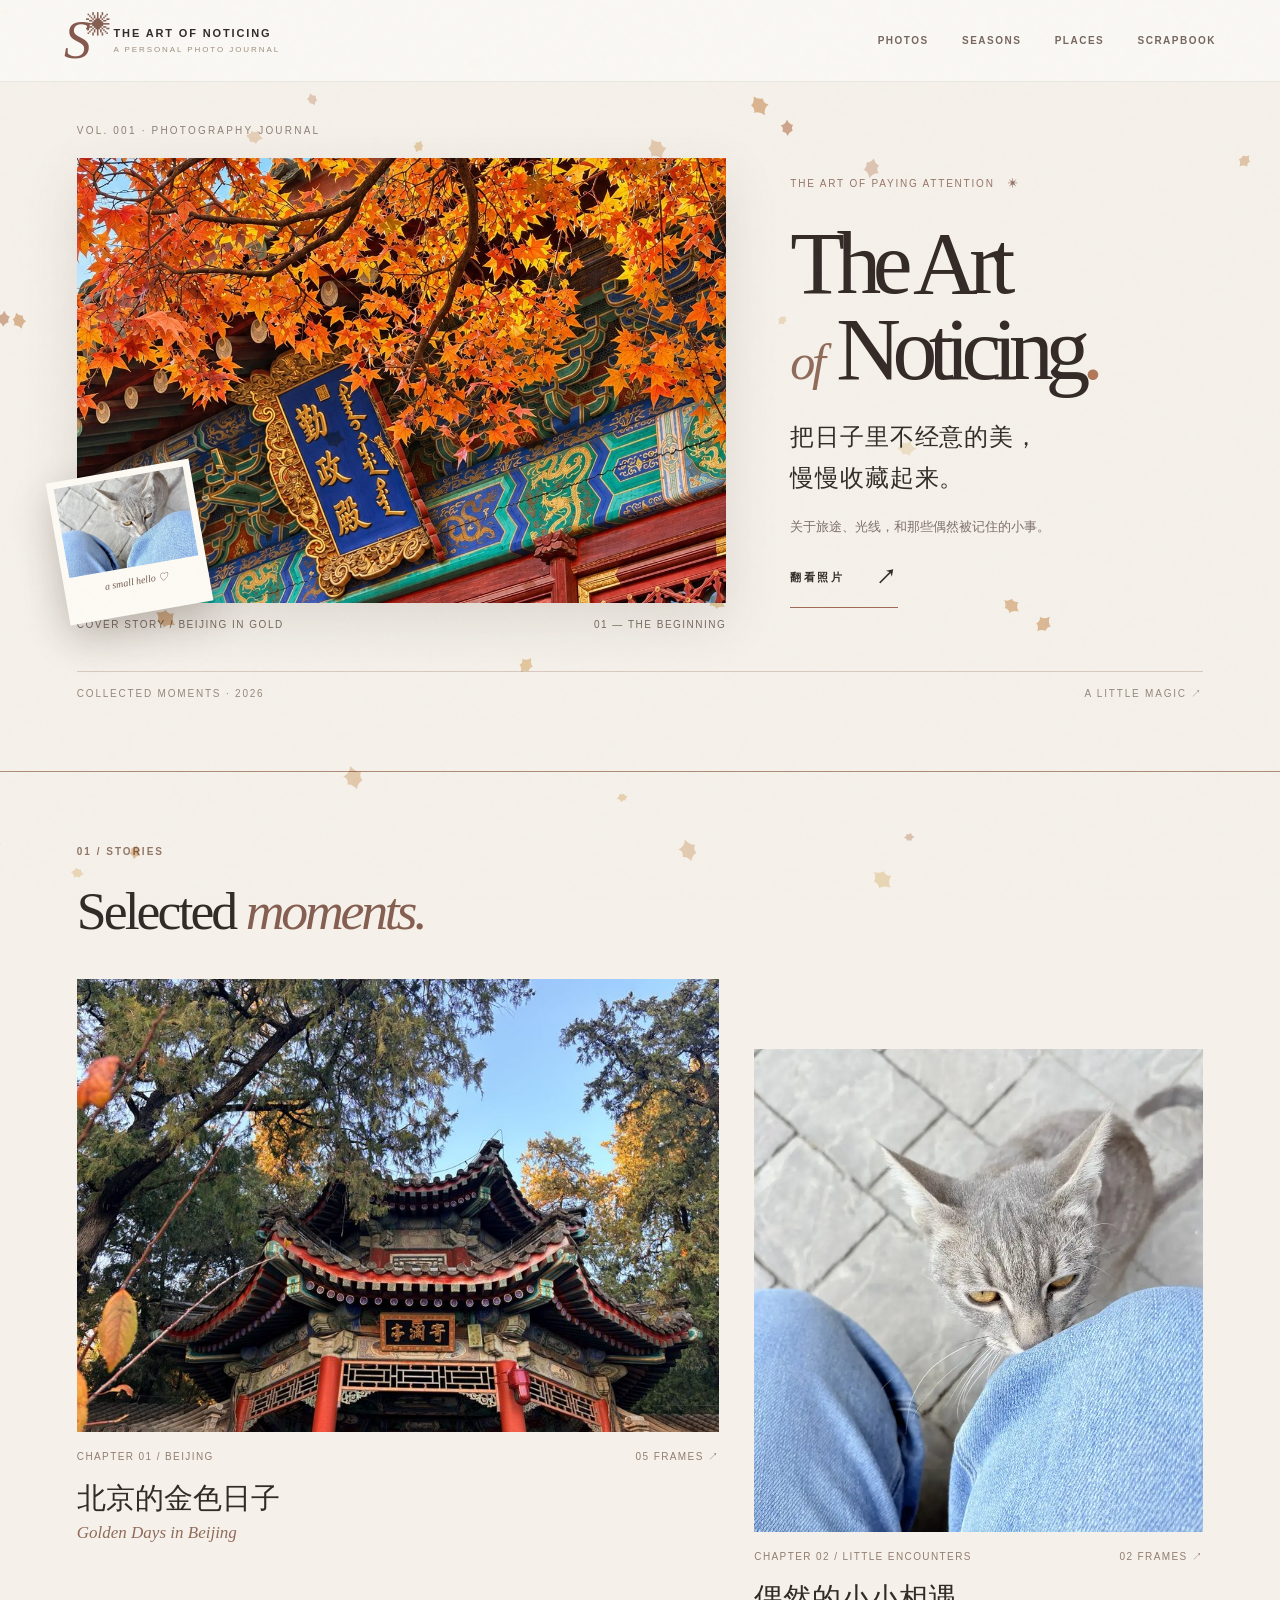
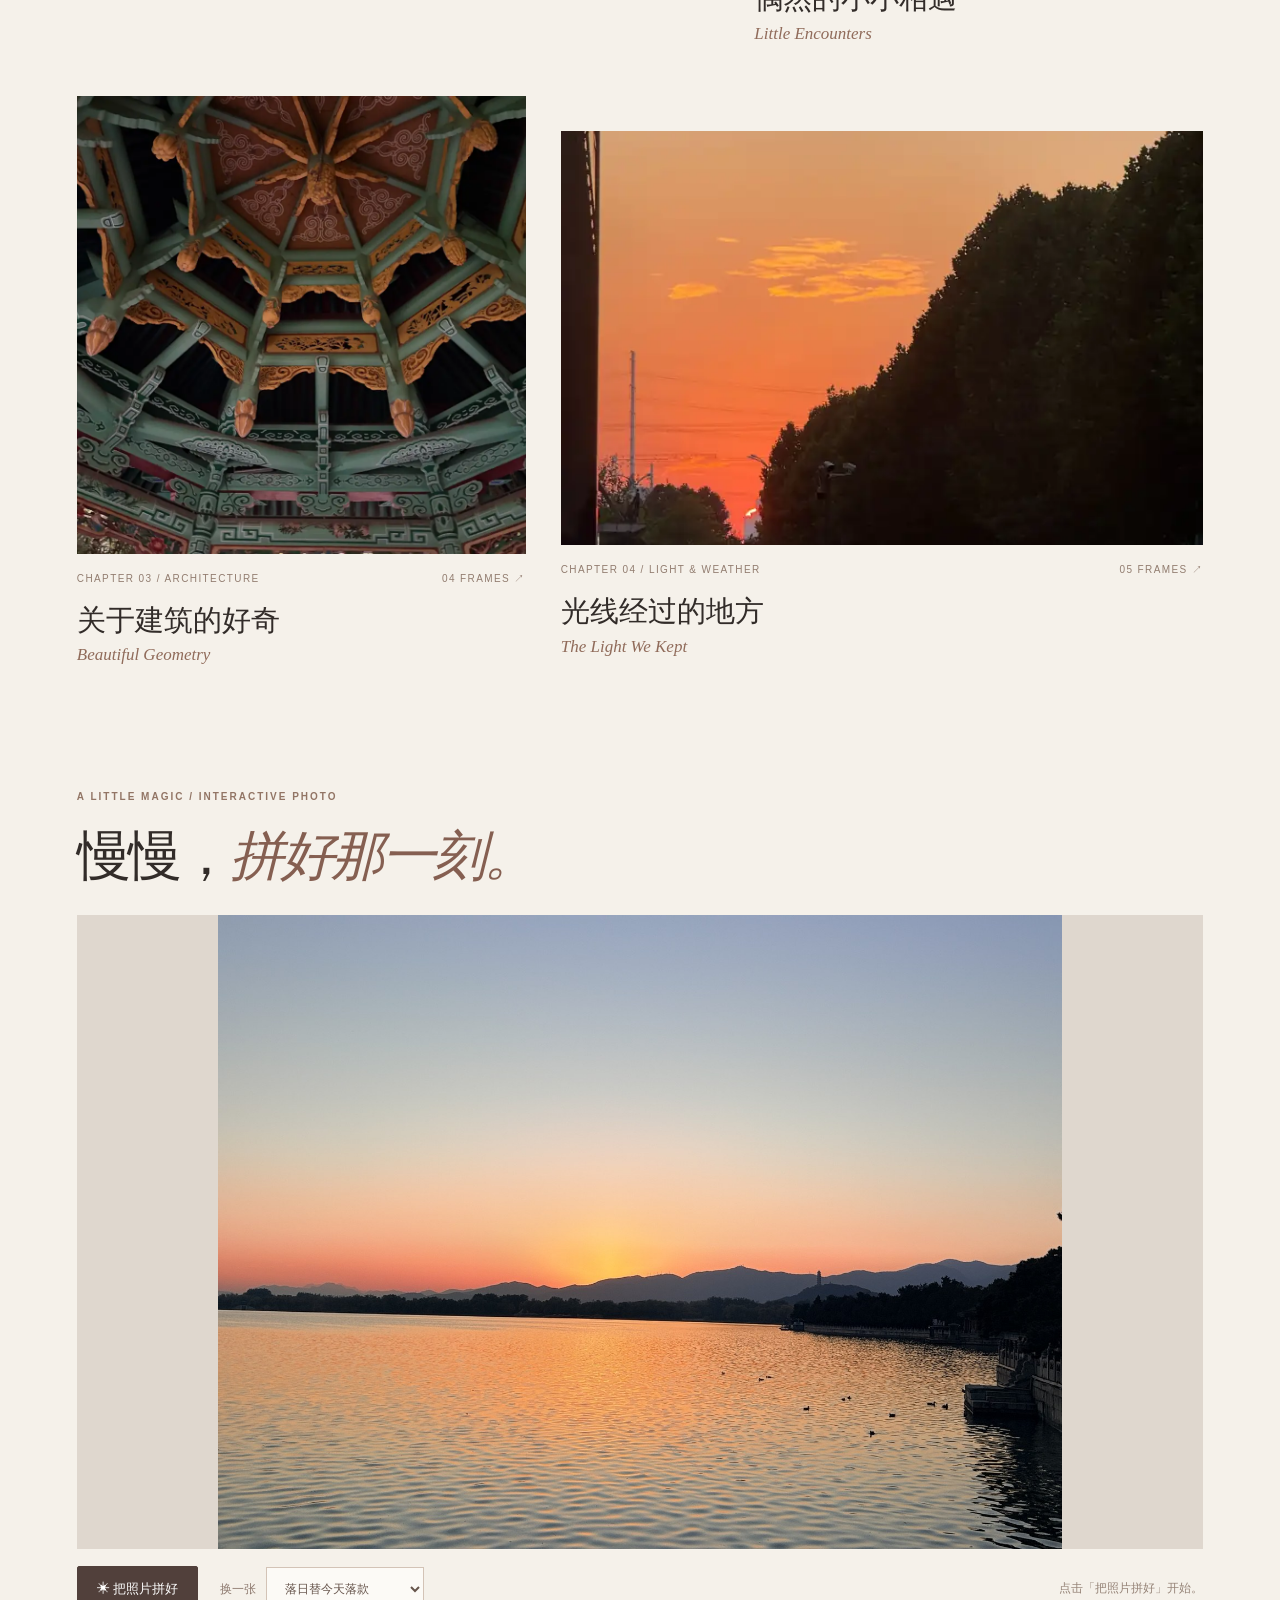
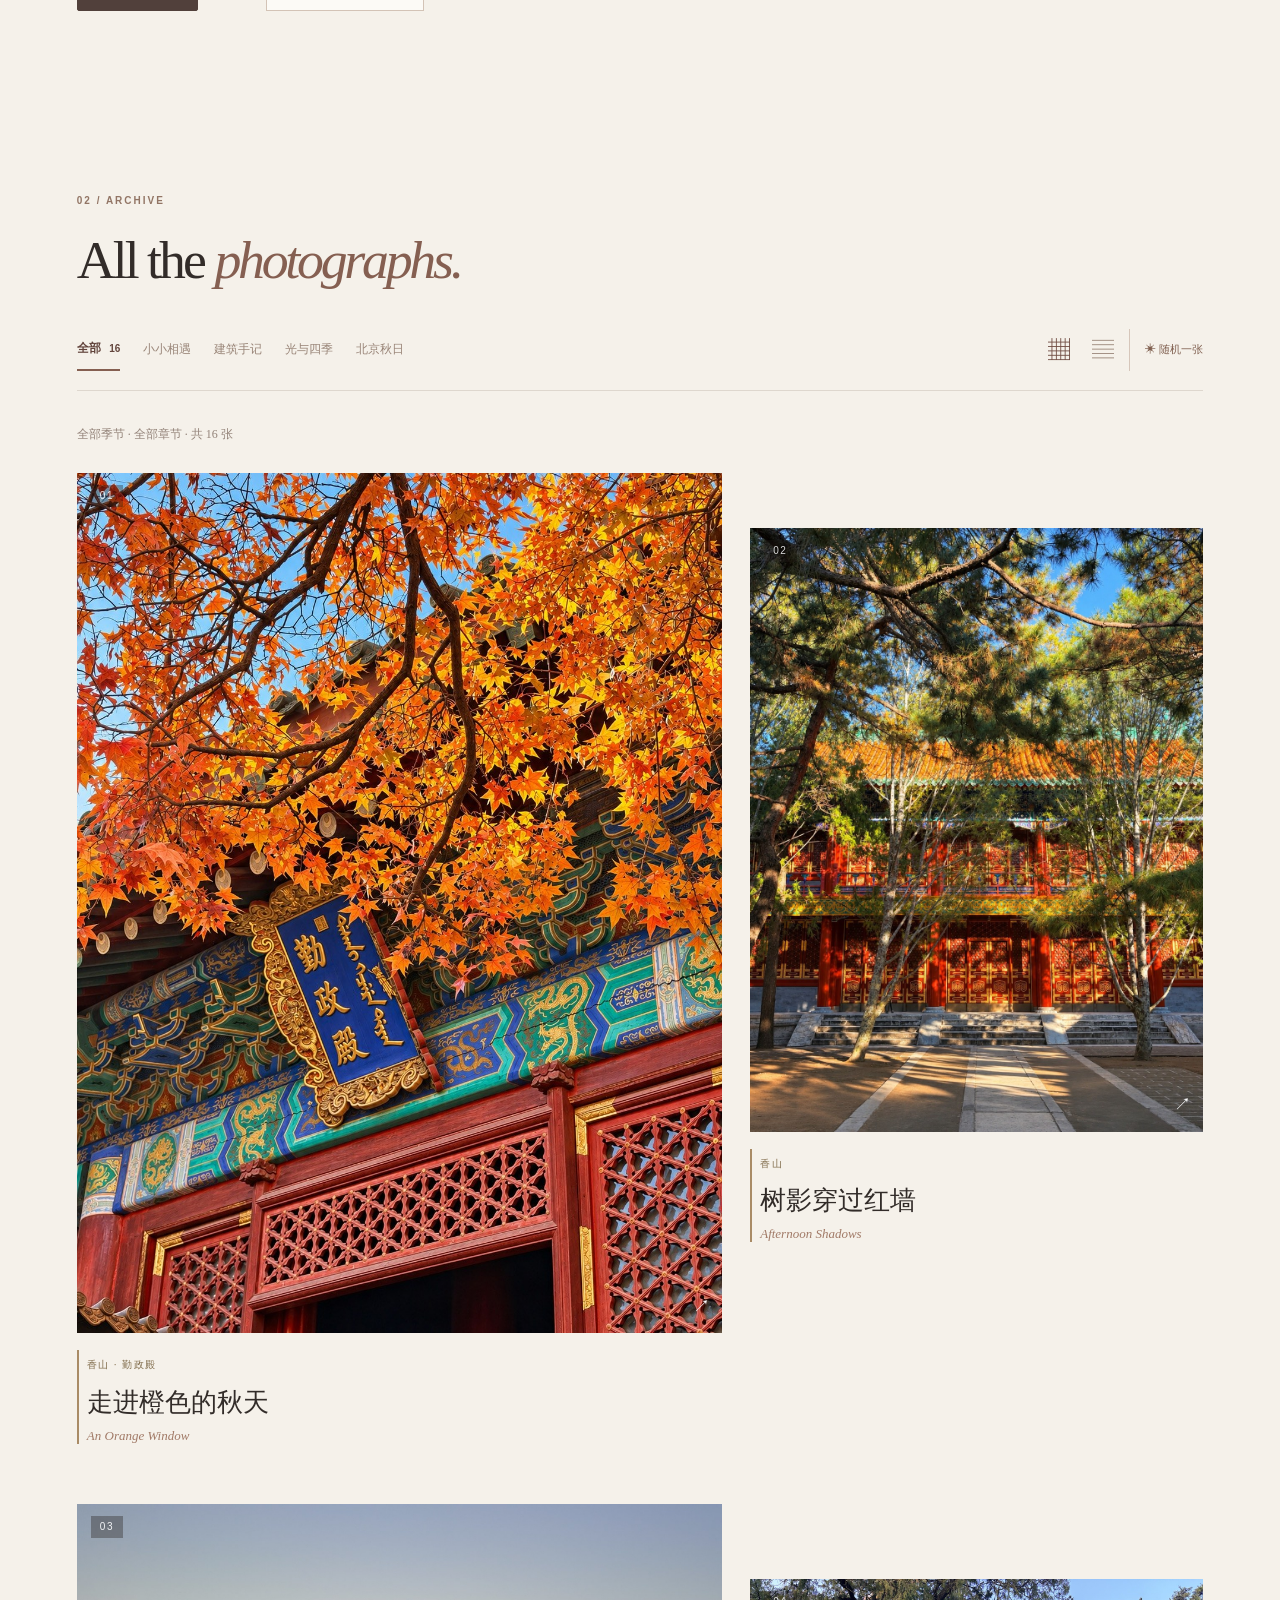
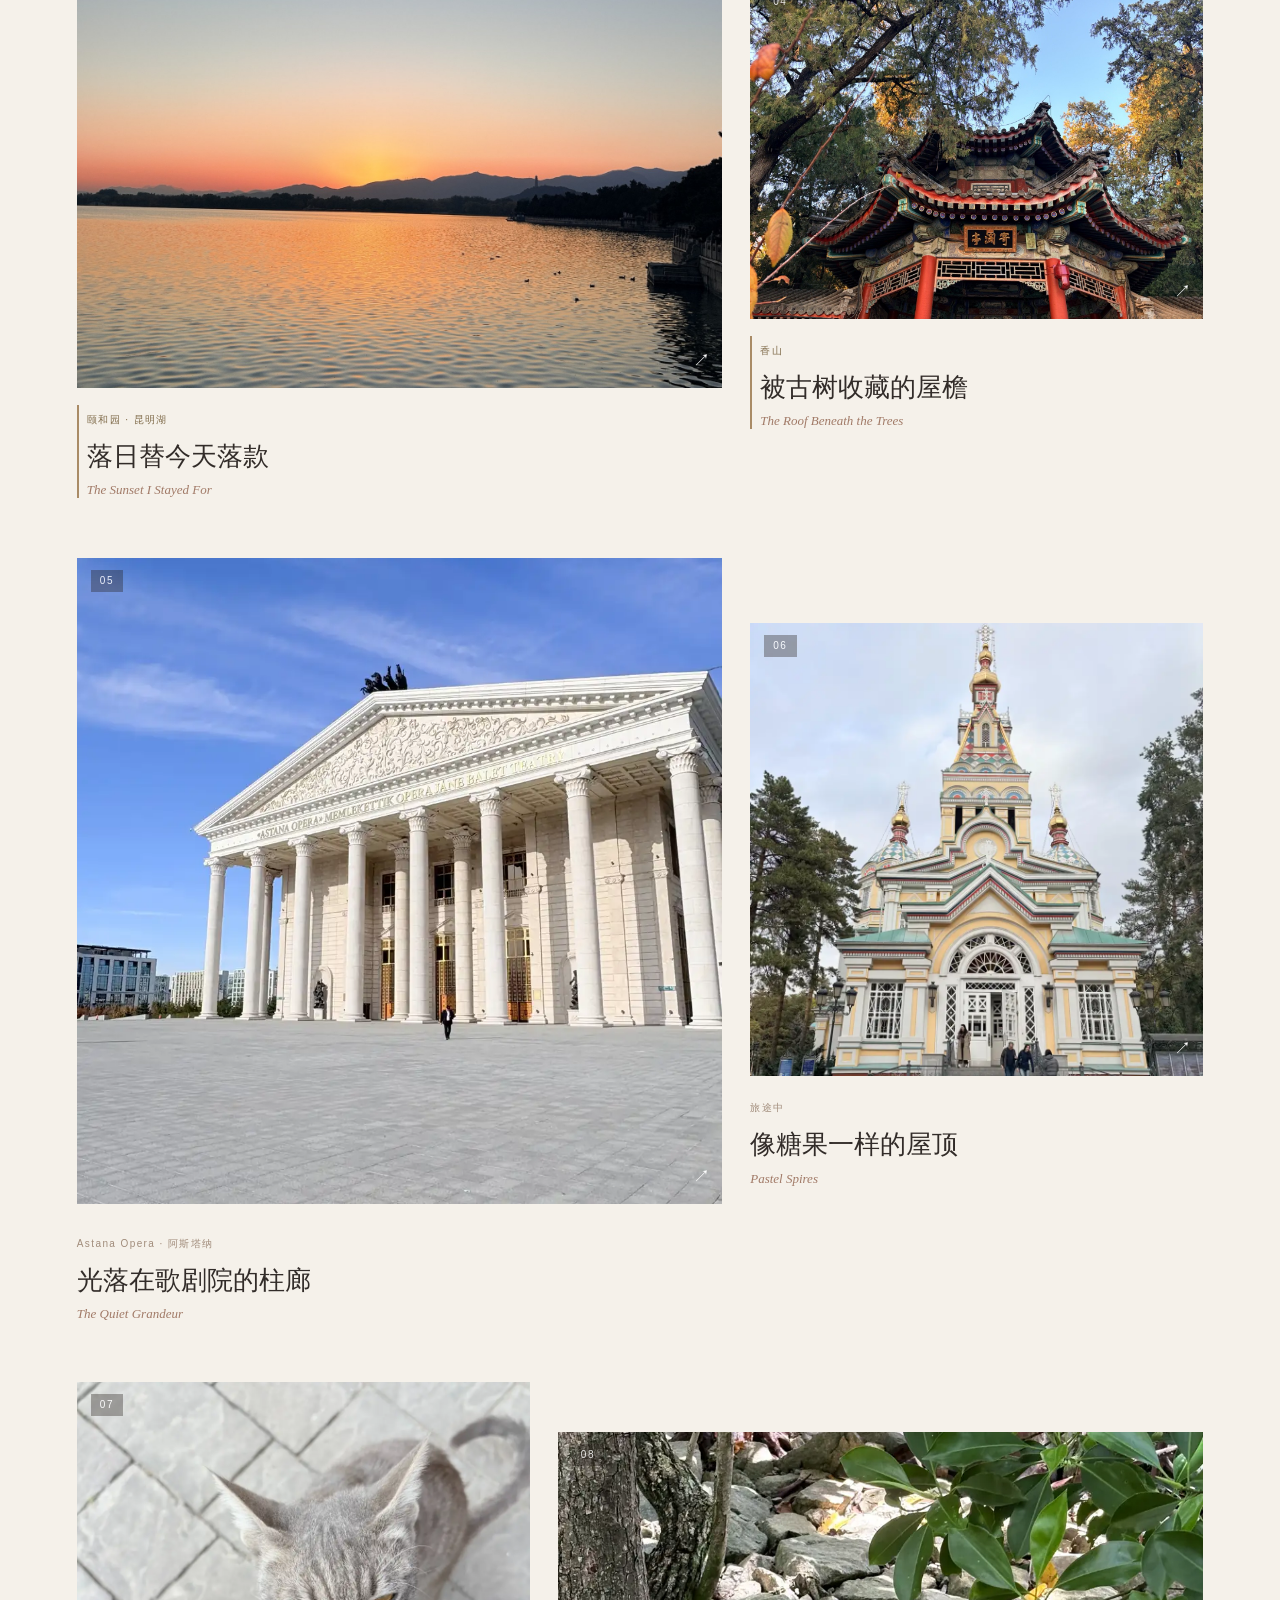
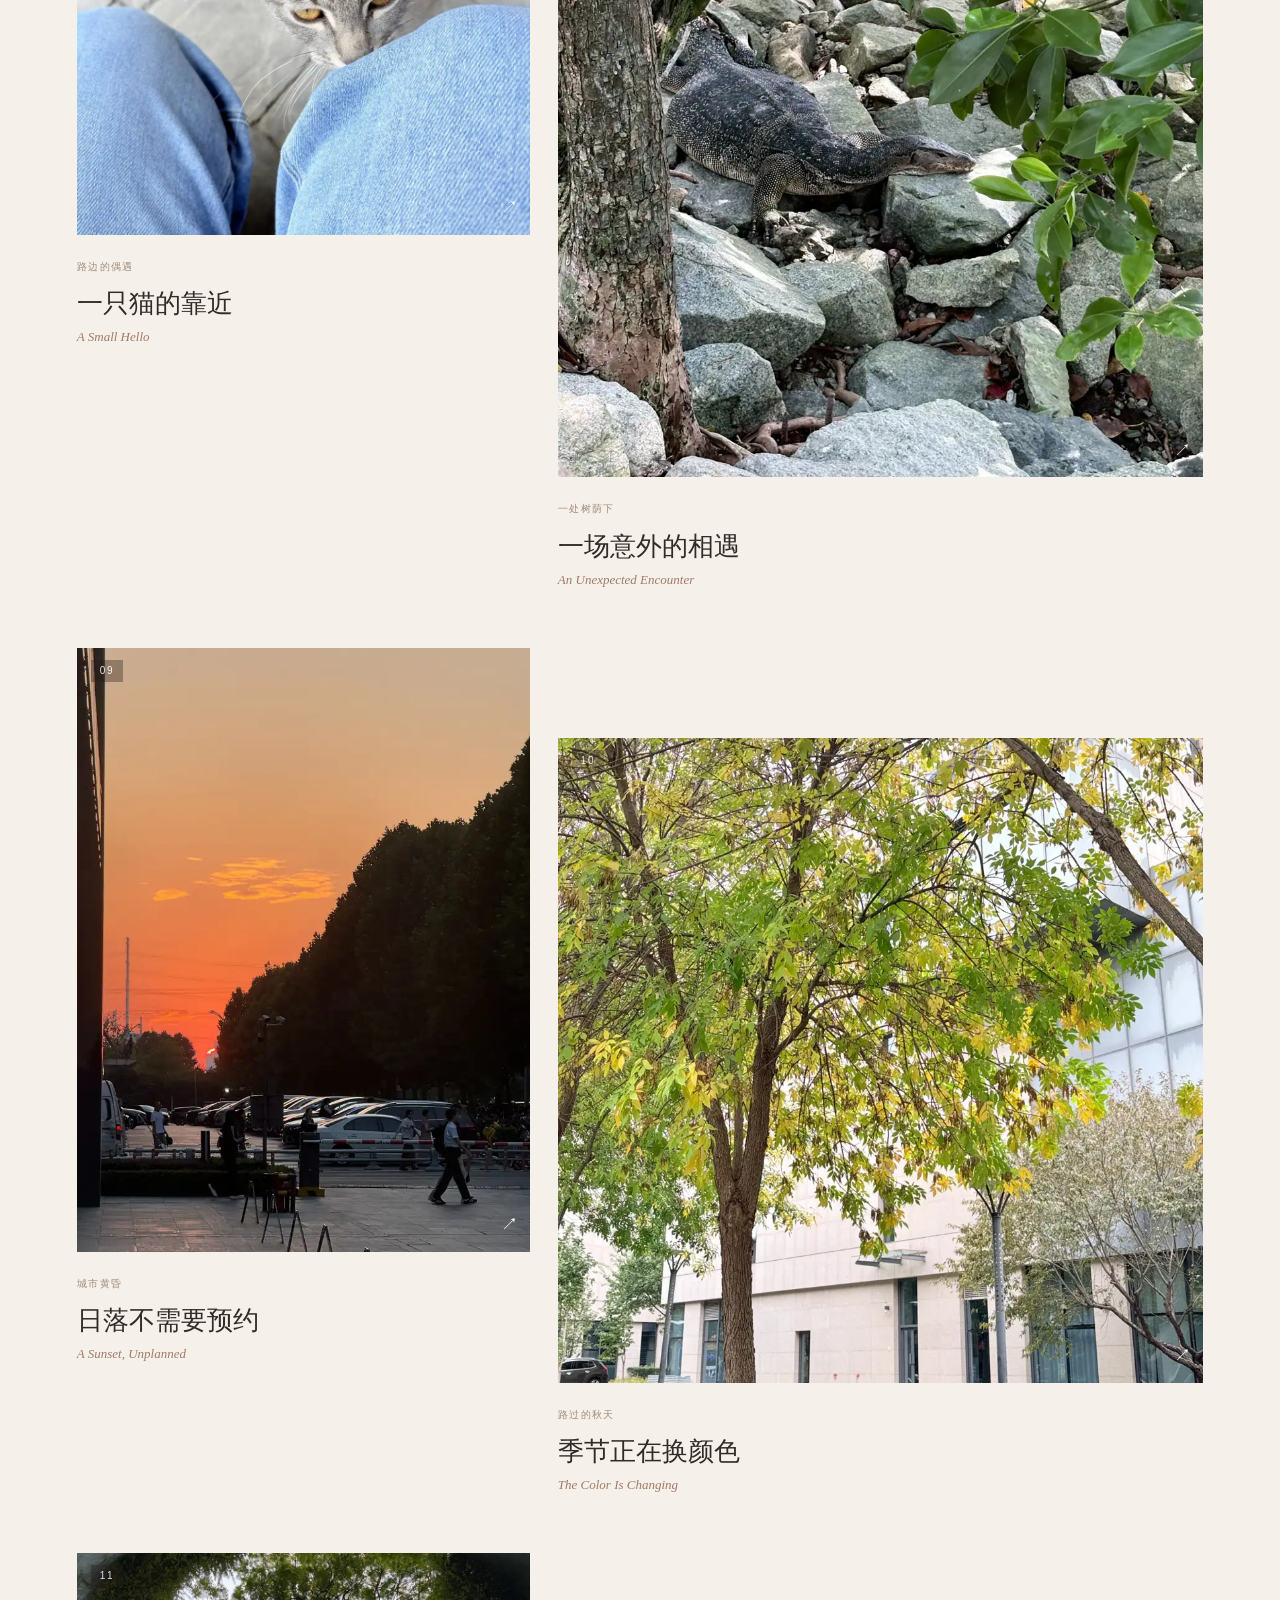
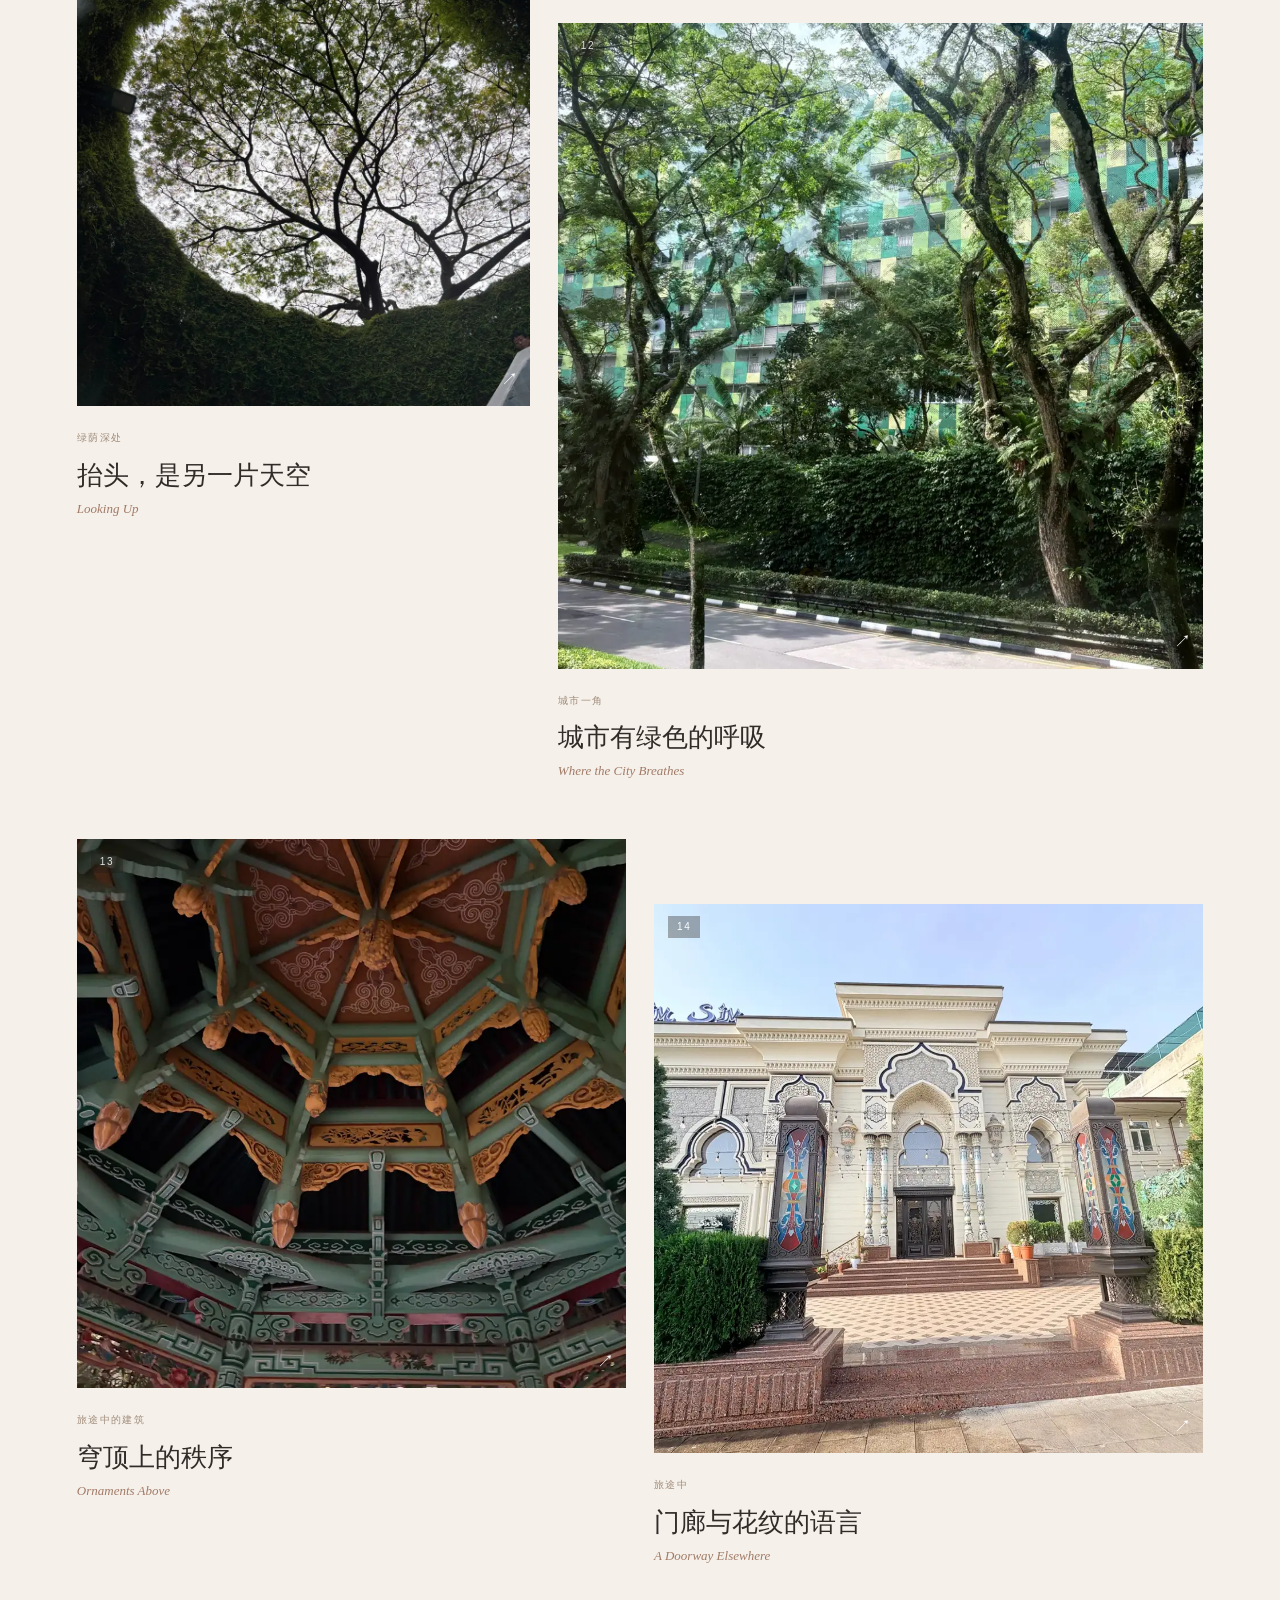
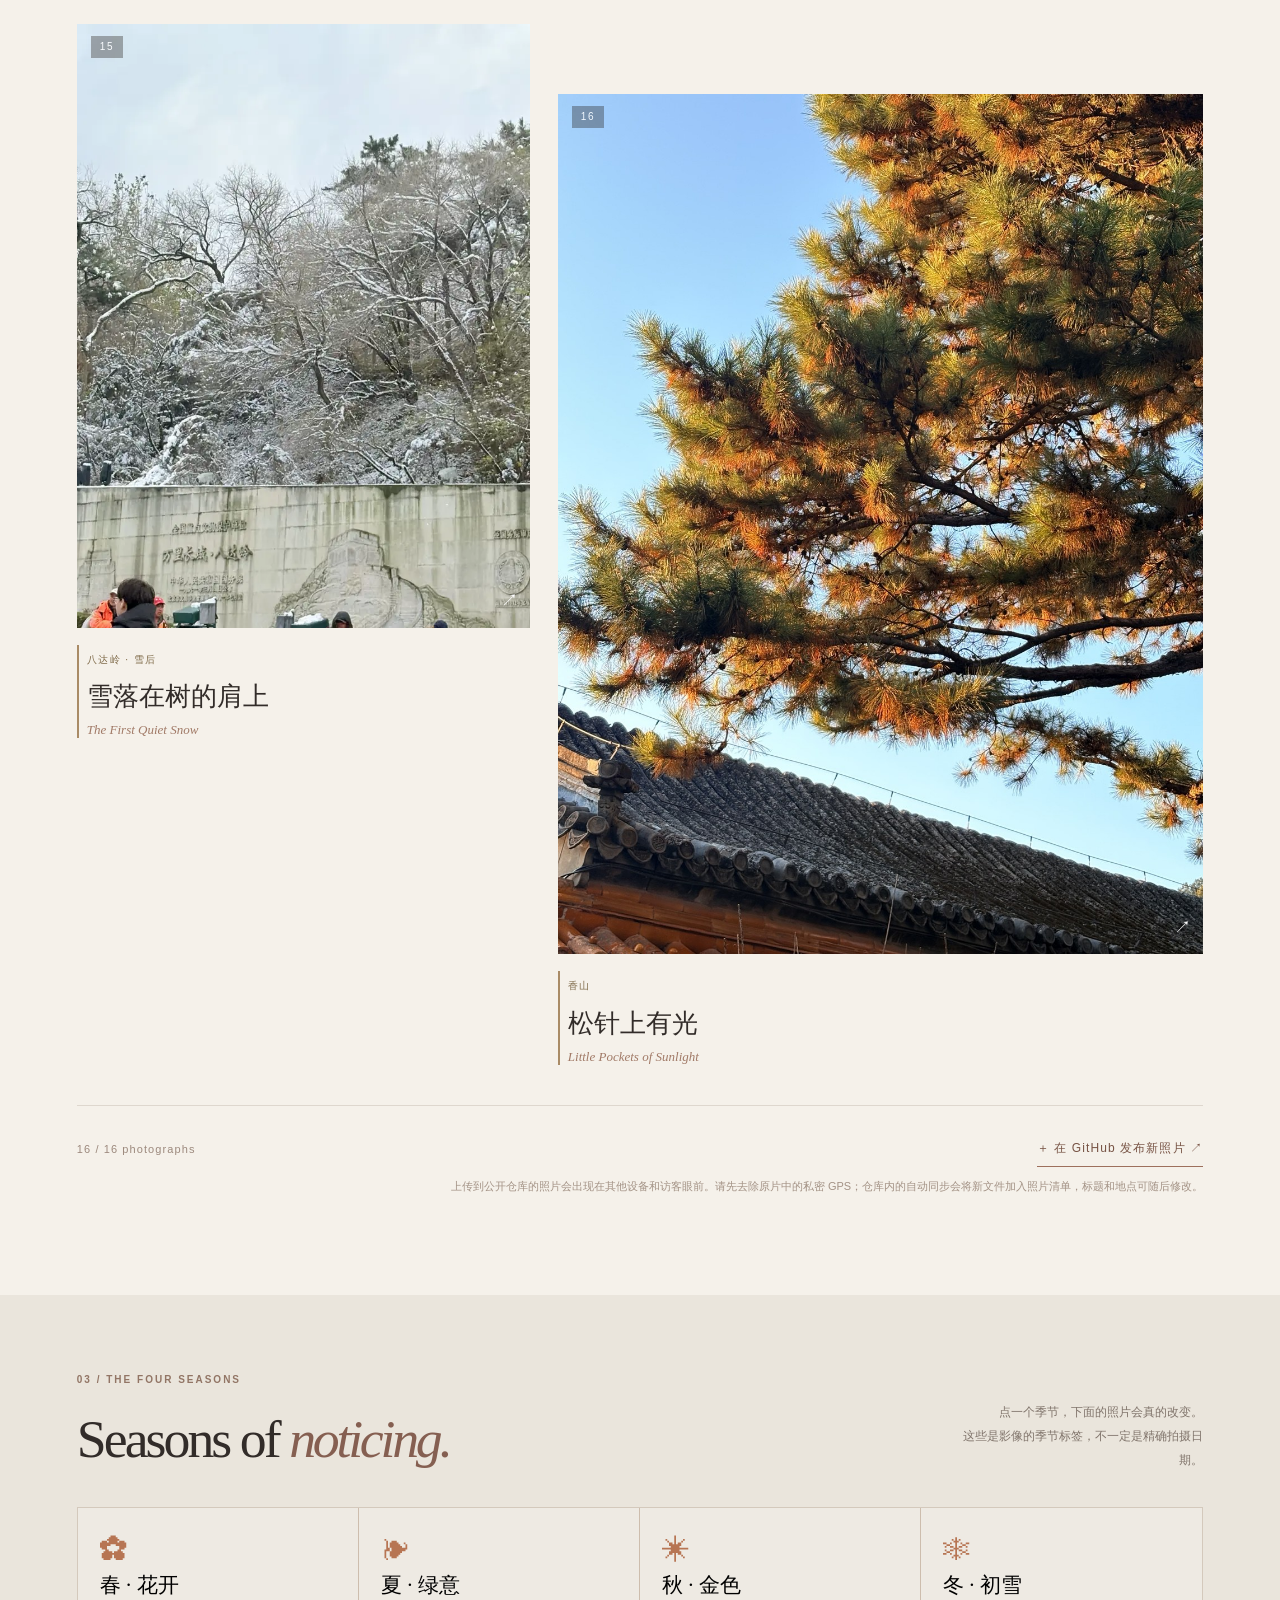
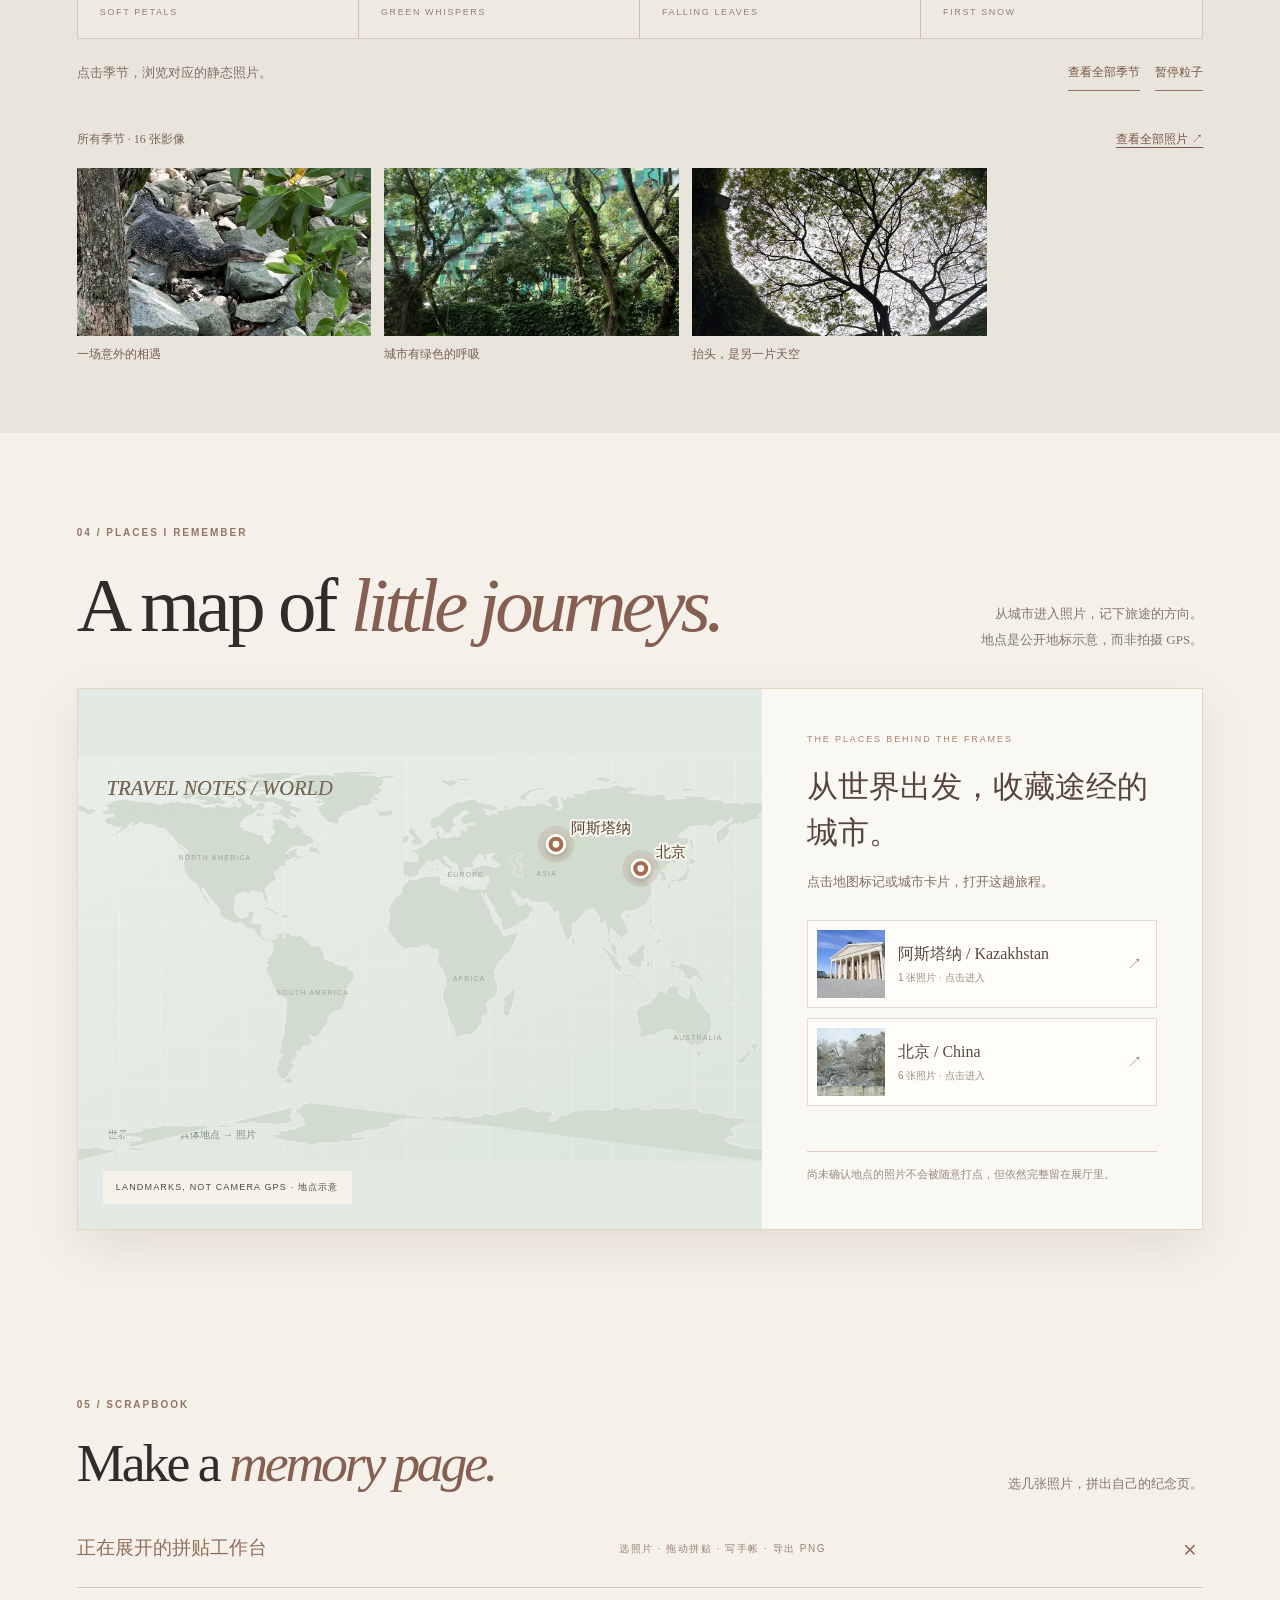
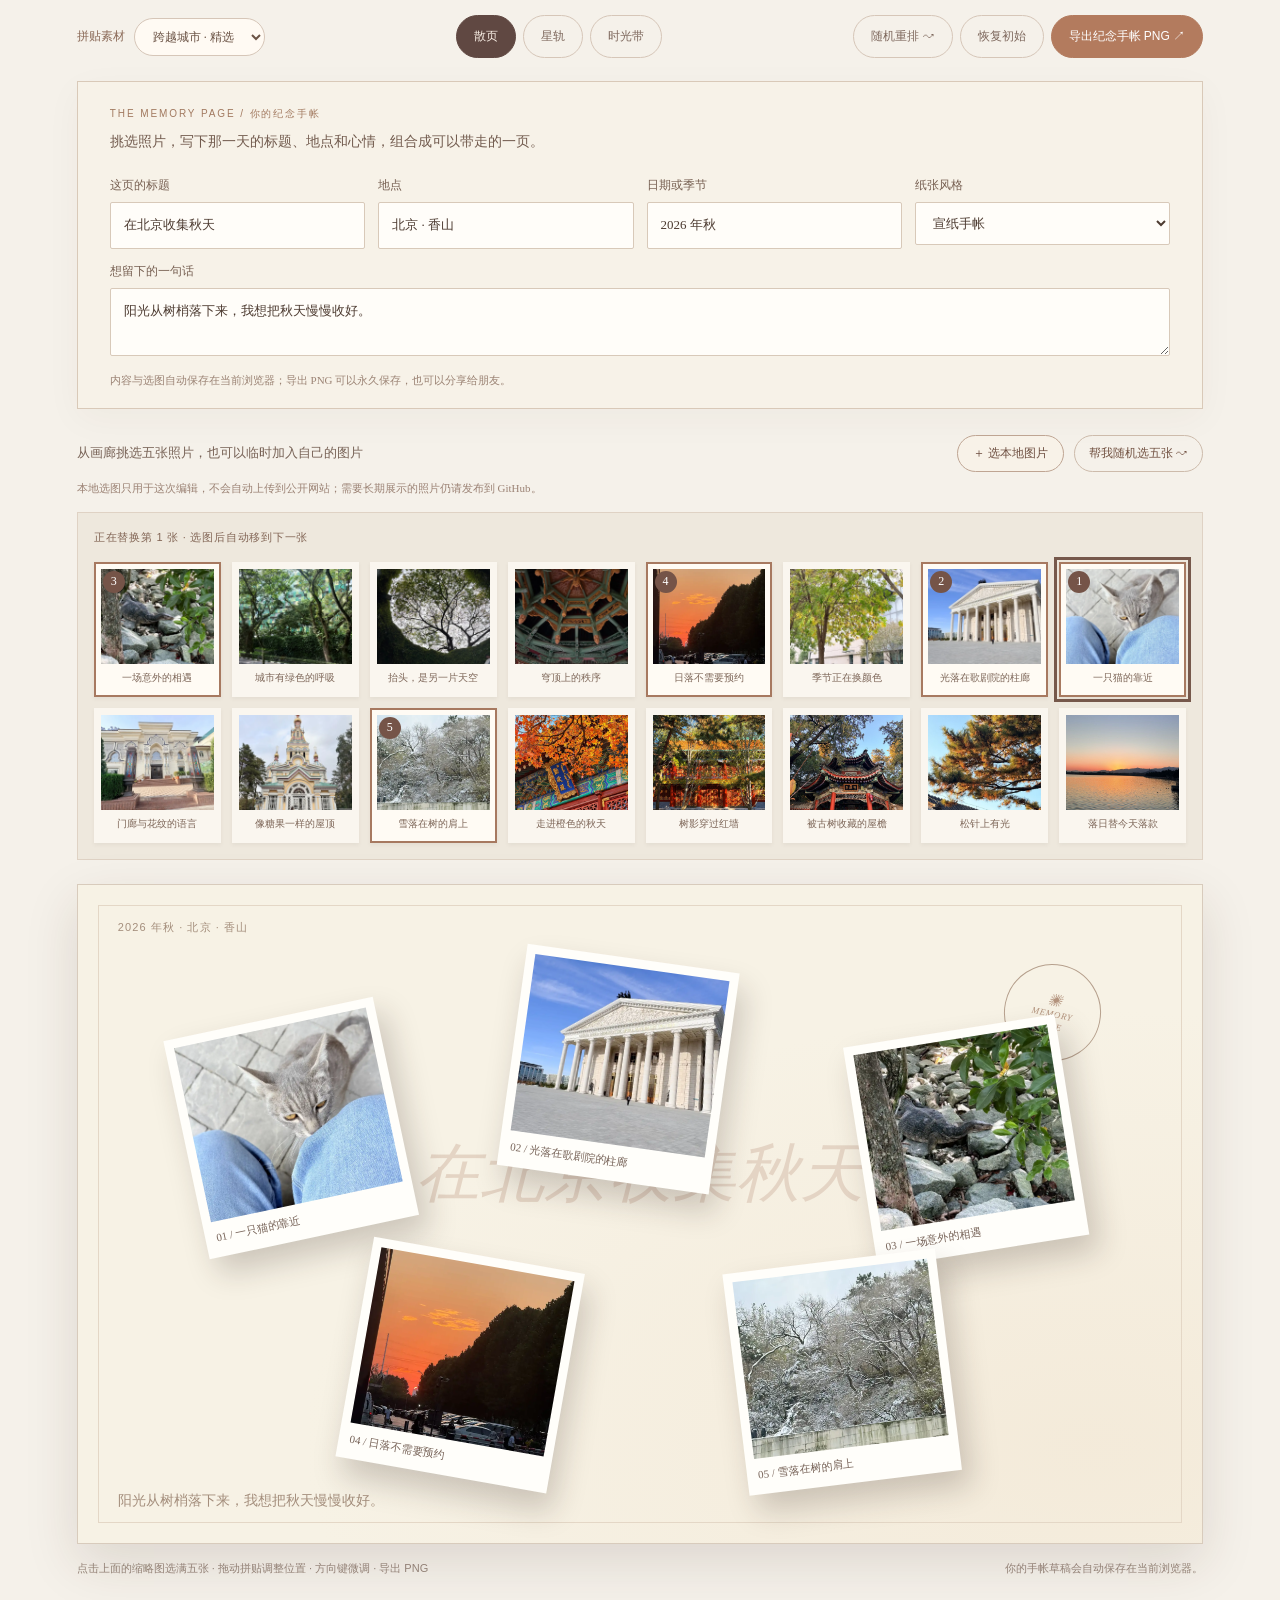
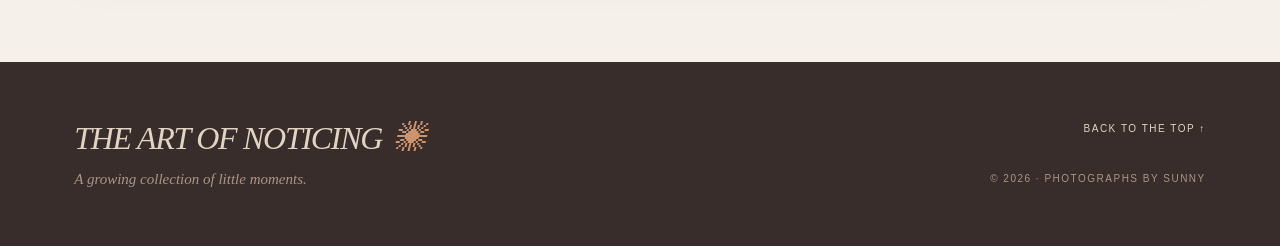
==== commit 5ab4776f: "design: simplify top navigation and refresh browsers for visible particles and tile replay" ====
--- a/index.html
+++ b/index.html
@@ -9,13 +9,13 @@
   <title>The Art of Noticing — Sunny's Photo Journal</title>
   <link rel="icon" href="assets/favicon.svg" type="image/svg+xml">
   <link rel="stylesheet" href="css/style.css?v=20261111-10">
-  <link rel="stylesheet" href="css/editorial-v2.css?v=20261111-3">
+  <link rel="stylesheet" href="css/editorial-v2.css?v=20261111-4">
   <script defer src="data/embedded_photos.js"></script>
   <script defer src="data/photos.js?v=20261111-4"></script>
   <script defer src="data/worldmap.js?v=20261111-1"></script>
   <script defer src="js/app.js?v=20261111-14"></script>
-  <script defer src="js/ambience.js?v=20261111-2"></script>
-  <script defer src="js/moment.js?v=20261111-1"></script>
+  <script defer src="js/ambience.js?v=20261111-3"></script>
+  <script defer src="js/moment.js?v=20261111-2"></script>
 </head>
 <body>
   <div class="grain" aria-hidden="true"></div>
@@ -23,7 +23,7 @@
   <div class="scroll-indicator" id="scrollIndicator"></div>
   <header class="header" id="top">
     <a class="wordmark" href="#top" aria-label="返回首页"><span class="mark">S<span class="mark-dot">✺</span></span><span class="brand-copy">THE ART OF NOTICING<small>A PERSONAL PHOTO JOURNAL</small></span></a>
-    <nav class="desktop-nav" aria-label="主导航"><a href="#archive">JOURNAL</a><a href="#archive">PHOTOGRAPHS</a><a href="#footprints">PLACES</a><a href="#studio">SCRAPBOOK</a></nav>
+    <nav class="desktop-nav" aria-label="主导航"><a href="#archive">PHOTOS</a><a href="#seasonTitle">SEASONS</a><a href="#footprints">PLACES</a><a href="#studio">SCRAPBOOK</a></nav>
     
   </header>
   <main>
--- a/css/editorial-v2.css
+++ b/css/editorial-v2.css
@@ -459,3 +459,110 @@
   .feature-card .feature-line span:last-child,
   .photo-card-button .photo-figure{transition:none!important}
 }
+
+/* Editorial V3: quieter page, one playful interaction at a time.
+   The old static-gallery stylesheet had a display:none!important which hid
+   the entire particle canvas despite a running animation loop. */
+html.static-gallery canvas#seasonCanvas{
+  display:block!important;
+  visibility:visible!important;
+  position:fixed!important;
+  inset:0!important;
+  width:100%!important;height:100%!important;
+  pointer-events:none!important;
+  z-index:35!important;
+  opacity:0!important;
+}
+html.static-gallery canvas#seasonCanvas.ambient-on{
+  opacity:.88!important;
+}
+.grain{opacity:.065!important}
+.editorial-hero .hero-layout{
+  grid-template-columns:minmax(0,1.18fr) minmax(300px,.75fr);
+  gap:clamp(34px,5vw,85px);
+}
+.editorial-hero .hero-cover img{aspect-ratio:1.46;object-fit:cover}
+.editorial-hero .hero-photo-peek--cat{width:25%;max-width:145px;left:-3%;bottom:4%}
+.editorial-hero .hero-photo-peek span{font-size:10px}
+.editorial-hero h1{font-size:clamp(64px,7vw,108px);margin:27px 0 24px}
+.editorial-hero .hero-cn{font-size:clamp(19px,1.9vw,25px)}
+.editorial-hero .hero-description{font-size:13px;margin:14px 0 20px;max-width:300px}
+.editorial-hero .hero-text{padding-bottom:25px}
+.editorial-hero .hero-topline{margin-bottom:20px}
+.editorial-hero .hero-bottom{margin-top:38px;padding-top:13px;border-top:1px solid #d8c9bf}
+.issues-section{padding-top:65px;padding-bottom:65px}
+.editorial-features .feature-card h3{margin-top:9px}
+.feature-grid.editorial-features{gap:52px 35px}
+.editorial-features .feature-encounters{padding-top:70px}
+.editorial-features .feature-landscapes{padding-top:35px}
+.section-heading{margin-bottom:35px}
+.section-heading h2{font-size:clamp(39px,4.2vw,65px)}
+.archive-section{padding-top:95px}
+.archive-foot{margin-top:40px}
+.footprints-section{padding-top:85px;padding-bottom:85px}
+.studio-section{padding-top:75px;padding-bottom:85px}
+.season-section .section-wrap{padding-top:70px;padding-bottom:70px}
+.season-section .section-heading>p{font-size:12px}
+.season-preview{grid-template-columns:repeat(3,minmax(0,1fr));max-width:910px}
+.season-shot:nth-child(n+4){display:none}
+.moment-section{padding-top:52px;padding-bottom:80px}
+.moment-section .section-heading{margin-bottom:26px}
+.moment-stage{
+  position:relative;isolation:isolate;
+  width:100%;aspect-ratio:16/9;
+  max-height:680px;min-height:300px;
+  overflow:hidden;
+  background:#dfd7ce;
+}
+.moment-fallback,.moment-canvas{
+  position:absolute;inset:0;display:block;
+  width:100%;height:100%;object-fit:contain;
+}
+.moment-fallback{z-index:1;opacity:1}
+.moment-canvas{z-index:2;opacity:0;pointer-events:none}
+html.static-gallery .moment-stage.is-playing .moment-fallback{opacity:0!important}
+html.static-gallery .moment-stage.is-playing .moment-canvas{opacity:1!important}
+.moment-controls{
+  display:flex;gap:15px 22px;align-items:center;flex-wrap:wrap;
+  padding:17px 0 0;
+}
+.moment-replay{
+  background:#51403b;color:#fff;
+  border:1px solid #51403b;border-radius:2px;
+  font:13px/1.5 var(--serif);padding:12px 19px;
+  min-height:44px;
+}
+.moment-replay:hover{background:#76584c}
+.moment-controls label{font:12px/1.5 var(--serif);color:#8d796e;display:flex;align-items:center;gap:10px}
+.moment-controls select{
+  border:1px solid #d3c3b6;color:#66544b;
+  padding:10px 14px;background:#fcfaf6;
+  min-height:44px;max-width:260px;
+}
+.moment-status{font:12px/1.6 var(--serif);color:#968478;margin-left:auto}
+.moment-replay:disabled{opacity:.65}
+.season-actions{gap:15px}
+.season-mood-label{display:none}
+.photo-wall:not(.grid-mode){gap:60px 28px}
+@media(max-width:780px){
+  .editorial-hero .hero-layout{grid-template-columns:1fr;gap:30px}
+  .editorial-hero .hero-photo-peek--cat{max-width:128px}
+  .editorial-hero .hero-text{padding-bottom:0}
+  .moment-stage{aspect-ratio:4/3;min-height:280px}
+  .moment-status{margin-left:0}
+}
+@media(max-width:560px){
+  .editorial-hero .hero-cover img{aspect-ratio:1.19}
+  .editorial-hero .hero-photo-peek--cat{max-width:100px;bottom:5%}
+  .editorial-hero h1{font-size:clamp(56px,13vw,73px)}
+  .feature-grid.editorial-features{gap:38px}
+  .moment-section{padding-bottom:60px}
+  .moment-stage{aspect-ratio:1/1;min-height:270px}
+  .moment-controls{align-items:stretch;gap:12px}
+  .moment-controls label{width:100%;justify-content:space-between}
+  .moment-controls select{width:min(65vw,260px)}
+  .moment-status{width:100%}
+  .season-preview{grid-template-columns:repeat(3,minmax(0,1fr))}
+}
+/* Reduced-motion users start with particles disabled in JS. An explicit
+   button opt-in should still make the canvas visible; do not CSS-hide it. */
